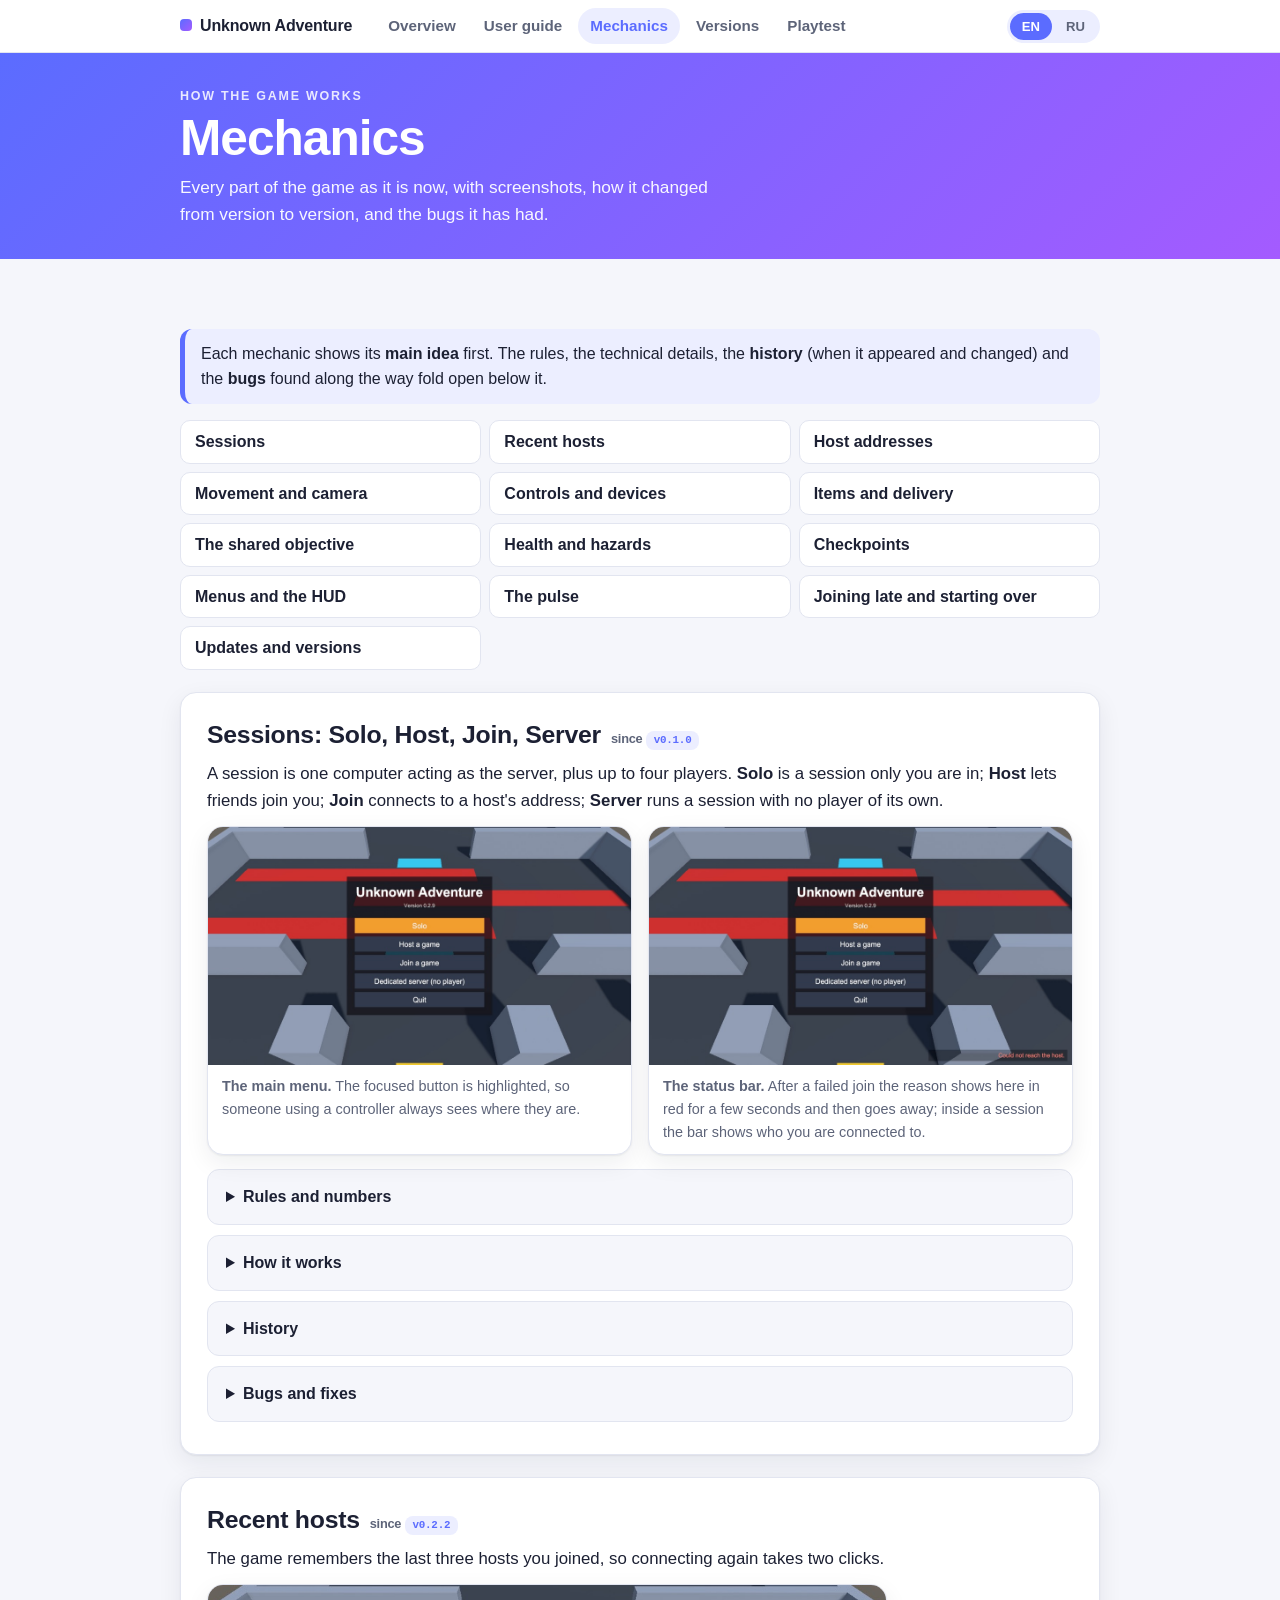
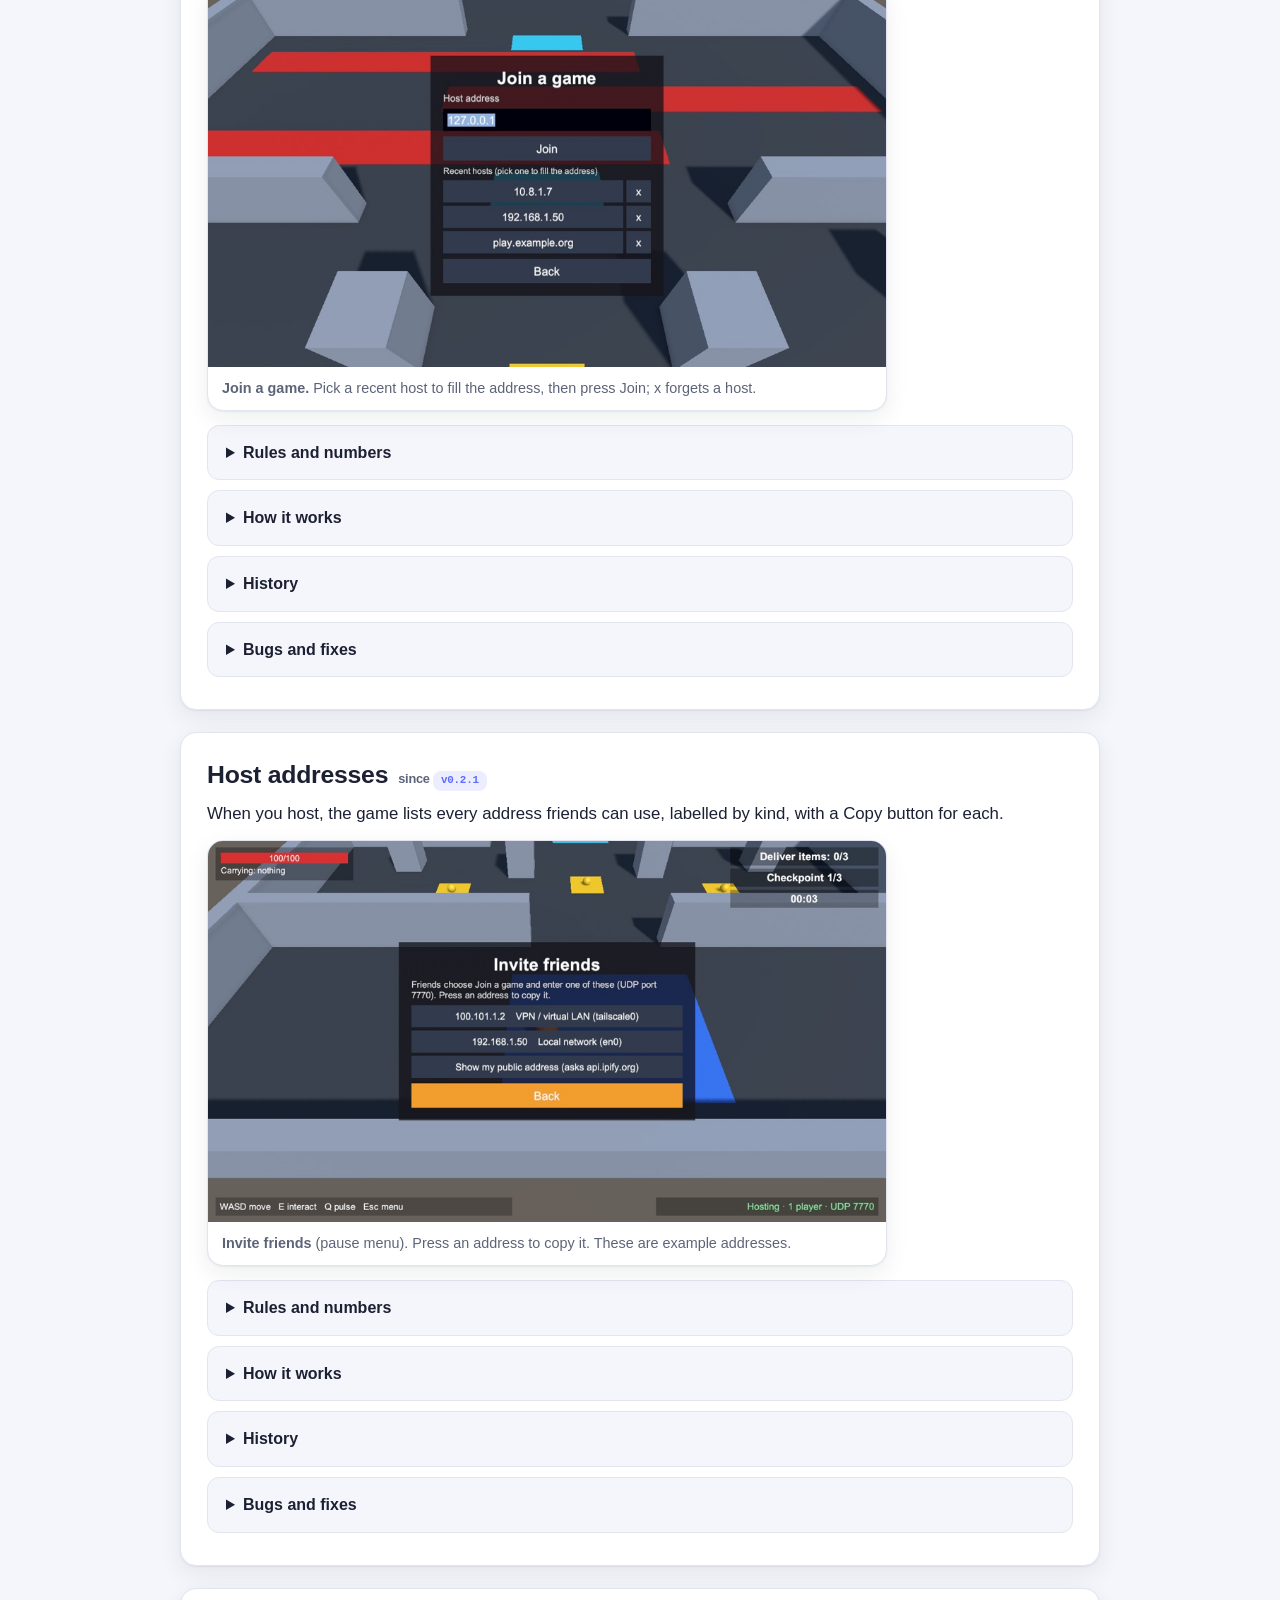
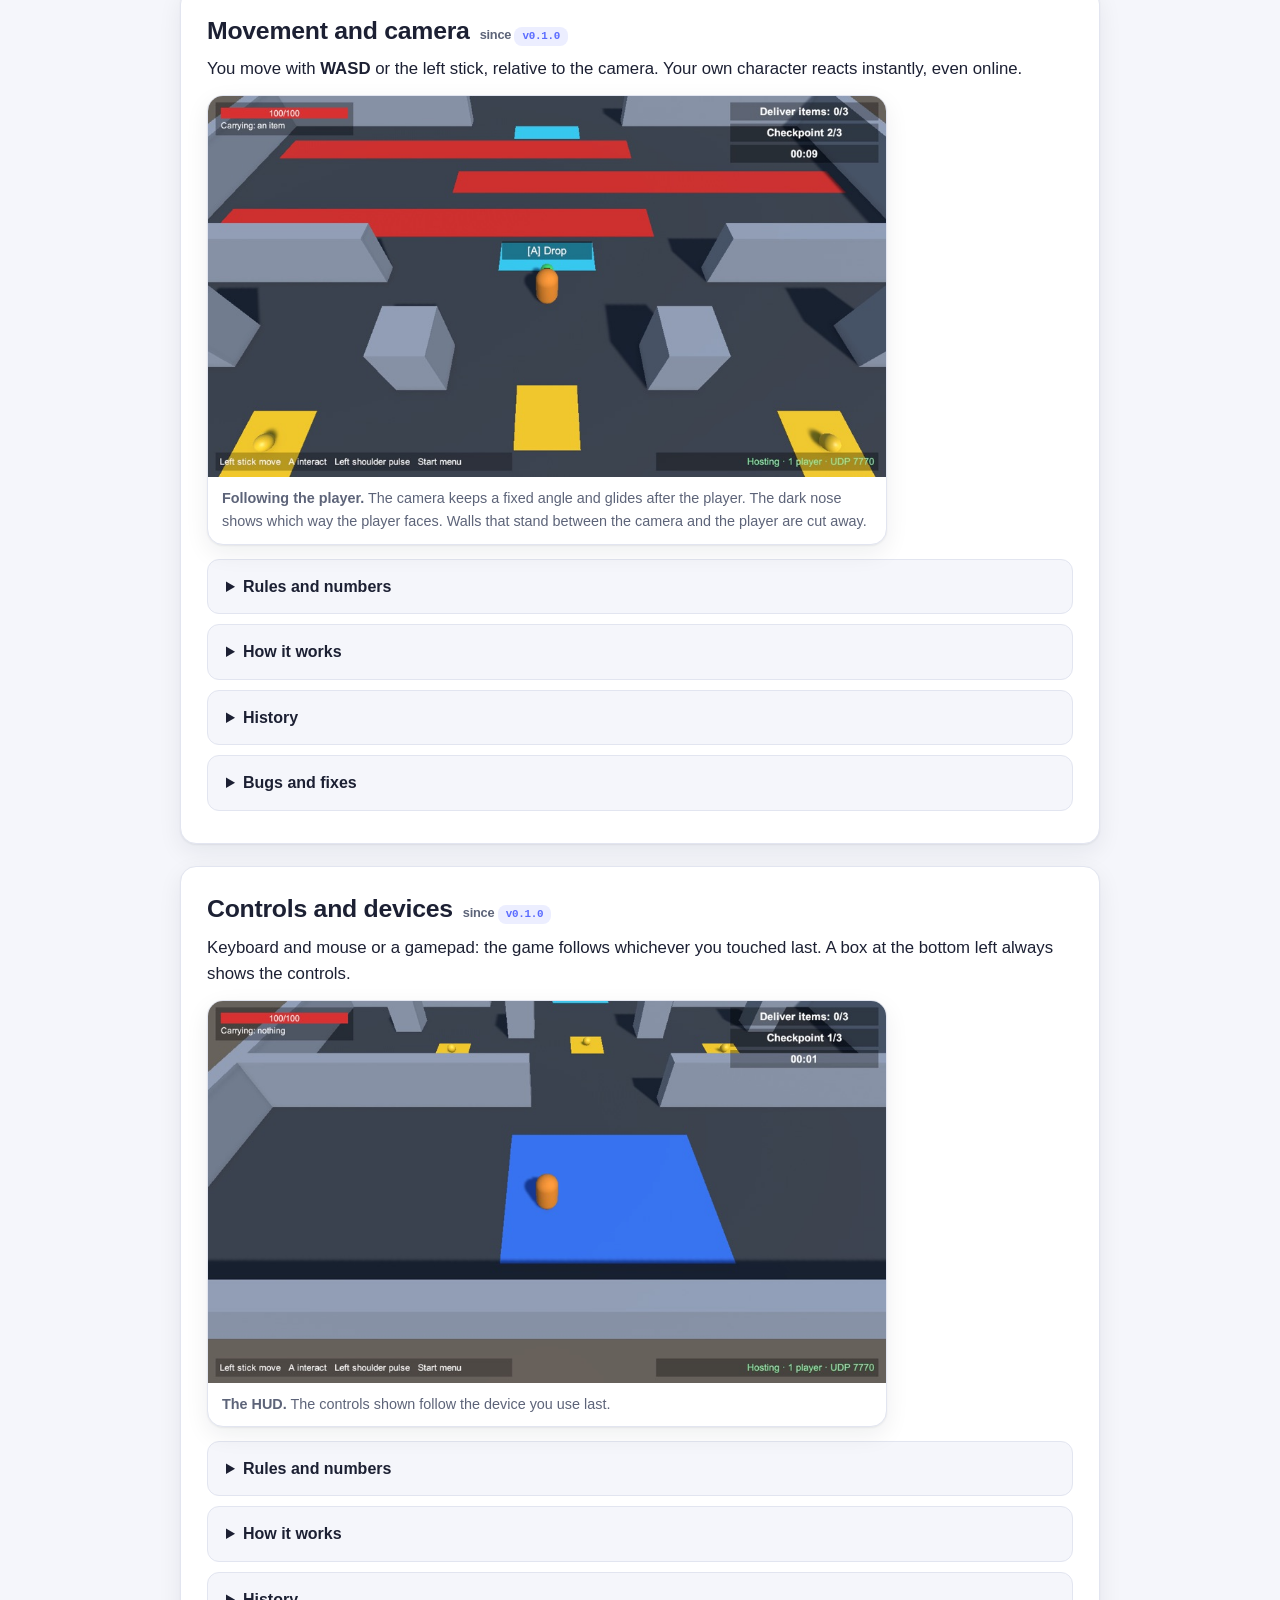
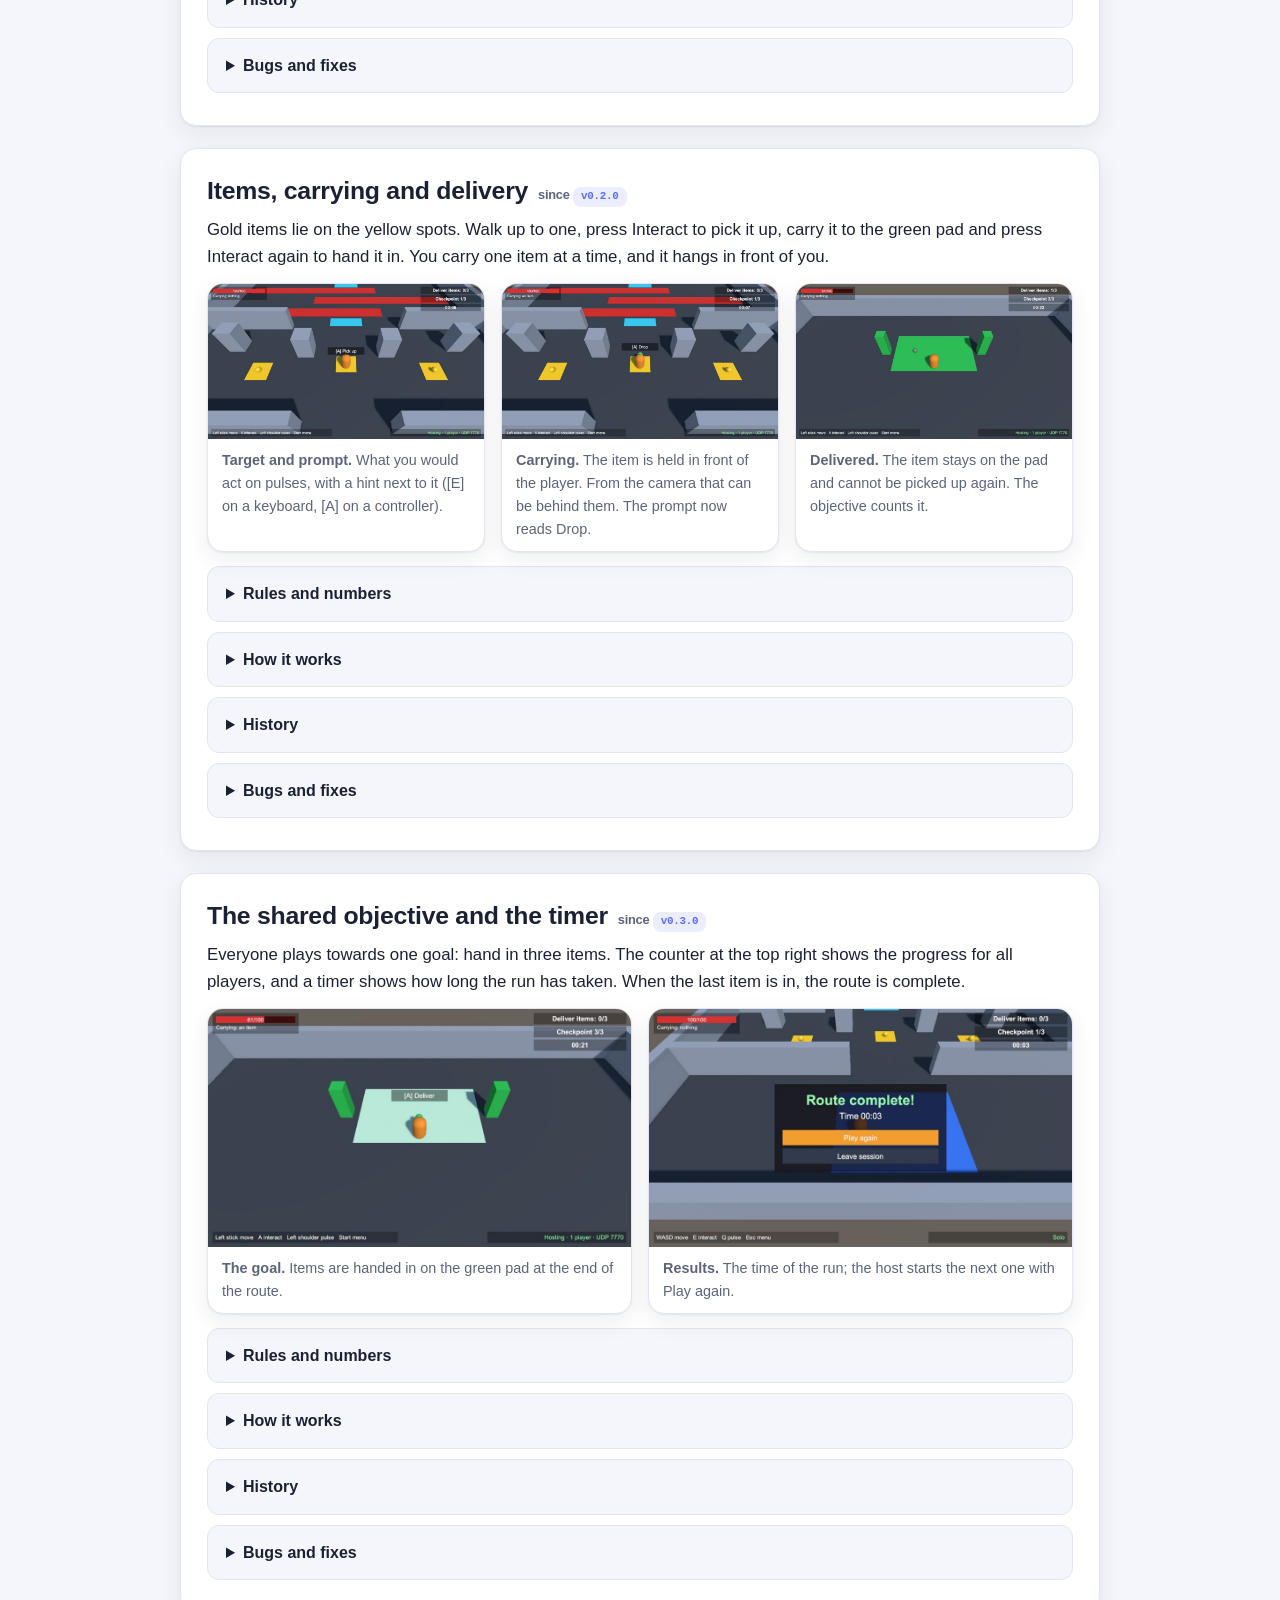
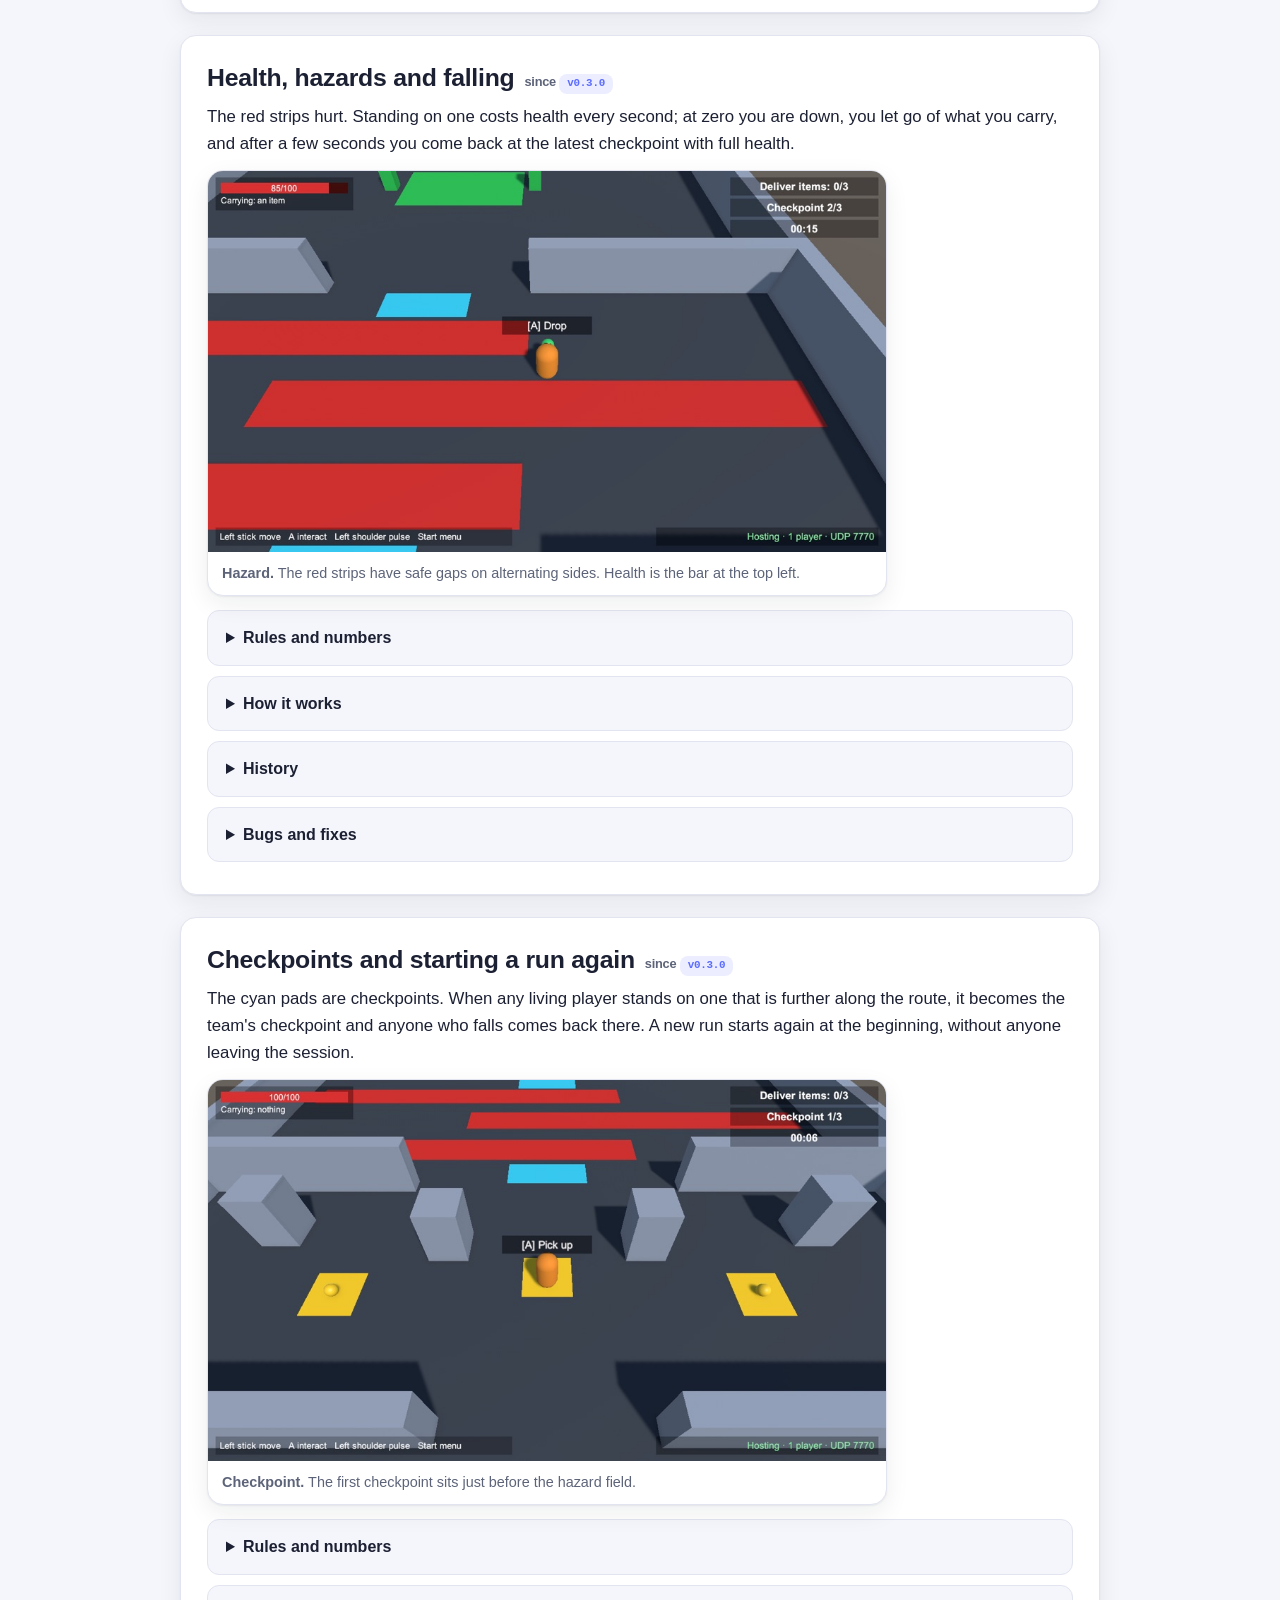
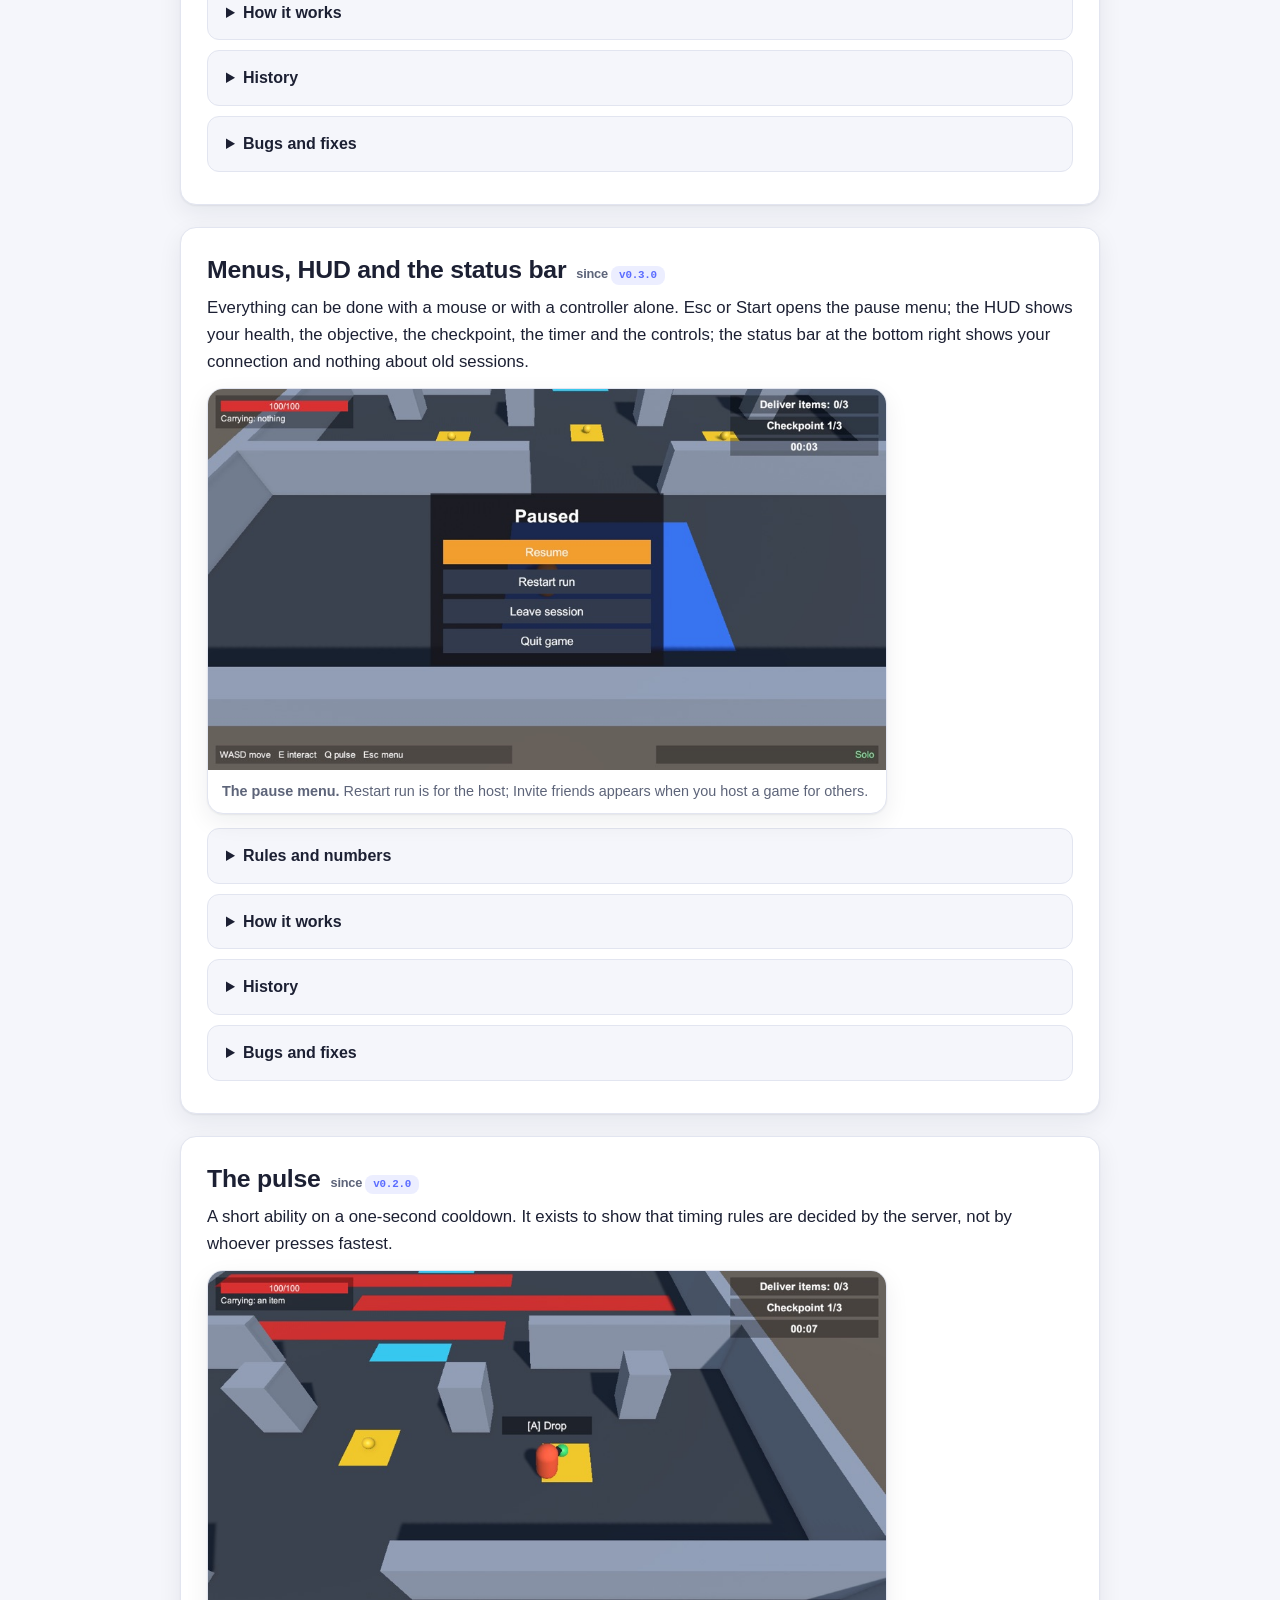
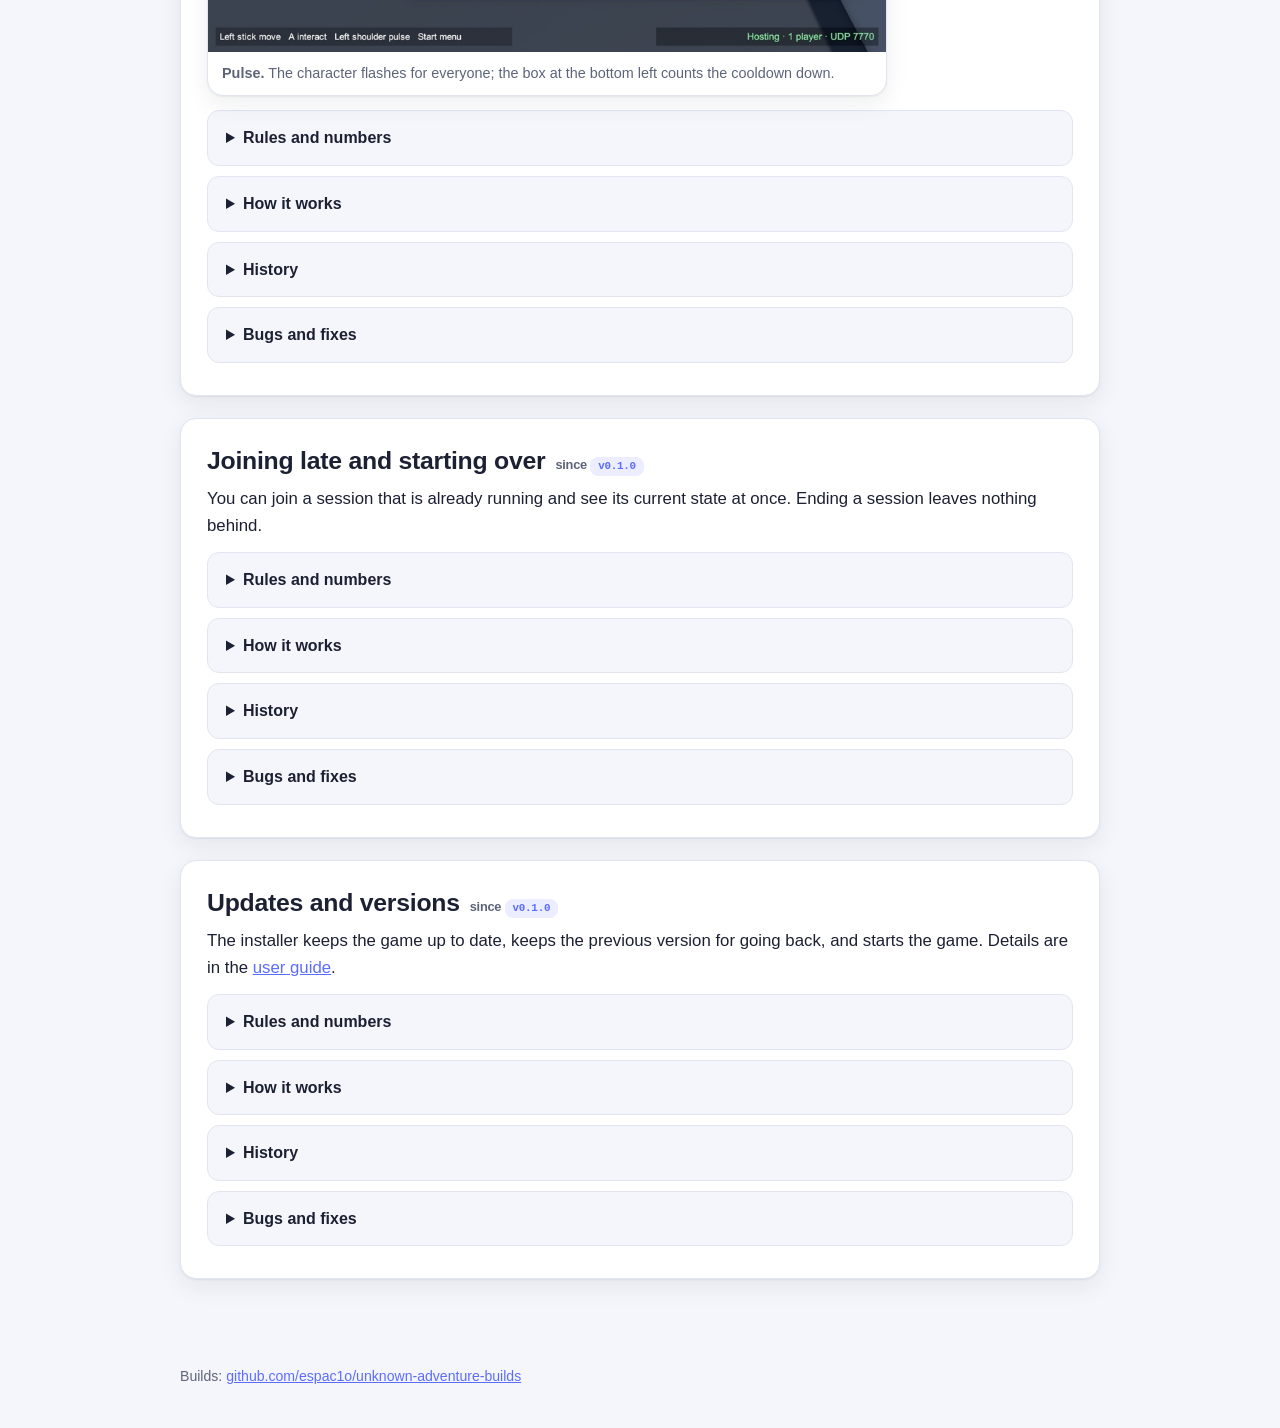
==== mechanics.html @ d1b9d789 "Update the site" ====
<!doctype html>
<html lang="en">
<head>
<meta charset="utf-8">
<meta name="viewport" content="width=device-width, initial-scale=1">
<title>Unknown Adventure: mechanics</title>
<meta name="color-scheme" content="light dark">
<link rel="stylesheet" href="assets/style.css">
</head>
<body>

<nav class="topnav" aria-label="Site"><div class="wrap">
  <a class="brand" href="index.html" data-nav>Unknown Adventure</a>
  <div class="links">
    <a href="index.html" data-nav data-i18n="nav_overview">Overview</a>
    <a href="user_guide.html" data-nav data-i18n="nav_guide">User guide</a>
    <a href="mechanics.html" data-nav data-i18n="nav_mechanics">Mechanics</a>
    <a href="versions.html" data-nav data-i18n="nav_versions">Versions</a>
    <a href="playtest.html" data-nav data-i18n="nav_playtest">Playtest</a>
  </div>
  <div class="lang" role="group" aria-label="Language"><button type="button" data-lang="en" aria-pressed="true">EN</button><button type="button" data-lang="ru" aria-pressed="false">RU</button></div>
</div></nav>

<header class="hero slim"><div class="wrap">
  <p class="kicker" data-i18n="mh_kicker">How the game works</p>
  <h1>Mechanics</h1>
  <p class="lead" data-i18n="mh_lead">Every part of the game as it is now, with screenshots, how it changed from version to version, and the bugs it has had.</p>
</div></header>

<main class="wrap">
<div class="note"><p data-i18n="mech_intro">Each mechanic shows its <b>main idea</b> first. The rules, the technical details, the <b>history</b> (when it appeared and changed) and the <b>bugs</b> found along the way fold open below it.</p></div>
  <ul class="toc"><li><a href="#sessions"><span data-i18n="toc_sessions">Sessions</span></a></li><li><a href="#recent"><span data-i18n="toc_recent">Recent hosts</span></a></li><li><a href="#addresses"><span data-i18n="toc_addresses">Host addresses</span></a></li><li><a href="#movement"><span data-i18n="toc_movement">Movement and camera</span></a></li><li><a href="#controls"><span data-i18n="toc_controls">Controls and devices</span></a></li><li><a href="#items"><span data-i18n="toc_items">Items and delivery</span></a></li><li><a href="#objective"><span data-i18n="toc_objective">The shared objective</span></a></li><li><a href="#hazards"><span data-i18n="toc_hazards">Health and hazards</span></a></li><li><a href="#checkpoints"><span data-i18n="toc_checkpoints">Checkpoints</span></a></li><li><a href="#menus"><span data-i18n="toc_menus">Menus and the HUD</span></a></li><li><a href="#pulse"><span data-i18n="toc_pulse">The pulse</span></a></li><li><a href="#state"><span data-i18n="toc_state">Joining late and starting over</span></a></li><li><a href="#updates"><span data-i18n="toc_updates">Updates and versions</span></a></li></ul>
  <section class="mech" id="sessions"><h2><span data-i18n="sessions_h">Sessions: Solo, Host, Join, Server</span> <span class="since"><span data-i18n="since">since</span> <a class="tag" href="https://github.com/espac1o/unknown-adventure-builds/releases/tag/v0.1.0">v0.1.0</a></span></h2><p class="idea" data-i18n="sessions_idea">A session is one computer acting as the server, plus up to four players. <b>Solo</b> is a session only you are in; <b>Host</b> lets friends join you; <b>Join</b> connects to a host's address; <b>Server</b> runs a session with no player of its own.</p><div class="shots"><figure><img data-i18n-alt="f_menu_alt" src="assets/img/main_menu.jpg" alt="The main menu: Solo, Host a game, Join a game, Dedicated server and Quit"><figcaption data-i18n="f_menu_cap"><b>The main menu.</b> The focused button is highlighted, so someone using a controller always sees where they are.</figcaption></figure><figure><img data-i18n-alt="f_status_alt" src="assets/img/failed_join.jpg" alt="The main menu after a failed join, with a red message in the status bar at the bottom right"><figcaption data-i18n="f_status_cap"><b>The status bar.</b> After a failed join the reason shows here in red for a few seconds and then goes away; inside a session the bar shows who you are connected to.</figcaption></figure></div><details><summary><span data-i18n="grp_rules">Rules and numbers</span></summary><div data-i18n="sessions_rules"><ul><li>Up to <b>4 players</b> per session; one computer (the host or the server) is the authority.</li><li><b>Solo</b> is a host that listens on your own computer only, so nobody else can connect. It follows exactly the same rules as multiplayer.</li><li><b>Join</b> needs the host's address. The port is <b>UDP 7770</b>.</li><li>Everyone must run the <b>same version</b>. Otherwise the host refuses with &ldquo;Incompatible game version. You have X; the host has Y.&rdquo;</li><li>Failures are explained: <i>Could not reach the host</i> (wrong address, host not started, firewall), <i>Could not start the server</i> (the port is already in use).</li><li>The state button reads Offline, Starting, Hosting, Serving, Connecting or Connected, and folds the panel away.</li></ul></div></details><details><summary><span data-i18n="grp_how">How it works</span></summary><div data-i18n="sessions_how"><p>The host's computer decides everything that matters: movement results, who holds the ball, cooldowns. Clients send what the player wants and draw what the server says. Solo uses the same code, so single-player and multiplayer cannot behave differently.</p><p>Technically: FishNet over the Tugboat UDP transport. When a client connects, the server checks its version and answers before disconnecting a client that does not match.</p></div></details><details><summary><span data-i18n="grp_history">History</span></summary><ul class="timeline"><li><a class="tag" href="https://github.com/espac1o/unknown-adventure-builds/releases/tag/v0.1.0">v0.1.0</a> <span class="date">2026-11-03</span> <span data-i18n="sessions_h0">Solo, Host, Join, Disconnect and the version check.</span></li><li><a class="tag" href="https://github.com/espac1o/unknown-adventure-builds/releases/tag/v0.2.0">v0.2.0</a> <span class="date">2026-11-03</span> <span data-i18n="sessions_h1">Dedicated server mode (the <code>-server</code> switch).</span></li><li><a class="tag" href="https://github.com/espac1o/unknown-adventure-builds/releases/tag/v0.2.2">v0.2.2</a> <span class="date">2026-11-04</span> <span data-i18n="sessions_h2">The state label became a button that folds the panel away; a Server entry was added to the menu.</span></li><li><a class="tag" href="https://github.com/espac1o/unknown-adventure-builds/releases/tag/v0.3.0">v0.3.0</a> <span class="date">2026-11-03</span> <span data-i18n="sessions_h3">A new main menu, pause menu and results screen that work with a controller; the connection status moved to a bar at the bottom right that never shows information about a previous session.</span></li></ul></details><details><summary><span data-i18n="grp_bugs">Bugs and fixes</span></summary><div data-i18n="sessions_bugs"><div class="bug fixed"><b class="status">Fixed before v0.1.0</b> A player refused for a version mismatch sometimes saw a generic &ldquo;could not reach the host&rdquo; instead of the version message: the server dropped the connection before the reply arrived. The server now waits a quarter of a second before it disconnects the player.</div></div></details></section>
  <section class="mech" id="recent"><h2><span data-i18n="recent_h">Recent hosts</span> <span class="since"><span data-i18n="since">since</span> <a class="tag" href="https://github.com/espac1o/unknown-adventure-builds/releases/tag/v0.2.2">v0.2.2</a></span></h2><p class="idea" data-i18n="recent_idea">The game remembers the last three hosts you joined, so connecting again takes two clicks.</p><div class="shots one"><figure><img data-i18n-alt="f_recent_alt" src="assets/img/join.jpg" alt="The join screen: an address field and three recent hosts, each with an x button"><figcaption data-i18n="f_recent_cap"><b>Join a game.</b> Pick a recent host to fill the address, then press Join; x forgets a host.</figcaption></figure></div><details><summary><span data-i18n="grp_rules">Rules and numbers</span></summary><div data-i18n="recent_rules"><ul><li>An address is saved only after you <b>connected</b> successfully.</li><li>Newest first, at most <b>three</b>; joining an old host again moves it to the top without a duplicate.</li><li>Clicking an entry only <b>fills the field</b>: you still press Join.</li><li>The <b>x</b> deletes an entry.</li><li>Only letters, digits and <code>. : - _</code> are accepted, so nothing odd is stored.</li><li>The list is stored on your device in the game's preferences. It survives updates and is never sent anywhere. Automated (headless) runs never save to it.</li></ul></div></details><details><summary><span data-i18n="grp_how">How it works</span></summary><div data-i18n="recent_how"><p>The list is plain logic in the <code>Net</code> library (<code>RecentHosts</code>), tested on its own: ordering, the limit of three, deleting, refusing odd text, and a save-and-load round trip. The game stores the text form in Unity's PlayerPrefs.</p></div></details><details><summary><span data-i18n="grp_history">History</span></summary><ul class="timeline"><li><a class="tag" href="https://github.com/espac1o/unknown-adventure-builds/releases/tag/v0.2.2">v0.2.2</a> <span class="date">2026-11-04</span> <span data-i18n="recent_h0">Added.</span></li><li><a class="tag" href="https://github.com/espac1o/unknown-adventure-builds/releases/tag/v0.3.0">v0.3.0</a> <span class="date">2026-11-03</span> <span data-i18n="recent_h1">The list moved to the new Join a game screen; pick a host to fill the address, x forgets it.</span></li></ul></details><details><summary><span data-i18n="grp_bugs">Bugs and fixes</span></summary><div data-i18n="recent_bugs"><p>No known problems.</p></div></details></section>
  <section class="mech" id="addresses"><h2><span data-i18n="addresses_h">Host addresses</span> <span class="since"><span data-i18n="since">since</span> <a class="tag" href="https://github.com/espac1o/unknown-adventure-builds/releases/tag/v0.2.1">v0.2.1</a></span></h2><p class="idea" data-i18n="addresses_idea">When you host, the game lists every address friends can use, labelled by kind, with a Copy button for each.</p><div class="shots one"><figure><img data-i18n-alt="f_addr_alt" src="assets/img/invite.jpg" alt="Invite friends: two example addresses, each a button that copies it, and the public-address button"><figcaption data-i18n="f_addr_cap"><b>Invite friends</b> (pause menu). Press an address to copy it. These are example addresses.</figcaption></figure></div><details><summary><span data-i18n="grp_rules">Rules and numbers</span></summary><div data-i18n="addresses_rules"><table class="rules"><tr><td>VPN / virtual LAN</td><td>Tailscale, ZeroTier, Hamachi, WireGuard. <b>Best for friends in different places.</b></td></tr><tr><td>Local network</td><td>Your home or office network: for people on the same Wi-Fi or cable.</td></tr><tr><td>Virtual machine or container</td><td>Shown for completeness; rarely useful to friends.</td></tr><tr><td>Public</td><td>An address assigned directly to this computer. Behind a normal router, use the button below.</td></tr></table><ul><li><b>Show my public address</b> asks api.ipify.org <b>only when you press it</b>, which tells that service your address.</li><li>A public address only works if your router <b>forwards UDP port 7770</b> to your computer. Behind a VPN or proxy it shows that service's address instead.</li><li>Only IPv4 addresses are shown; the list refreshes every 10 seconds.</li></ul></div></details><details><summary><span data-i18n="grp_how">How it works</span></summary><div data-i18n="addresses_how"><p>The game reads the computer's network interfaces and sorts each address by rules: private ranges (10/8, 172.16/12, 192.168/16) are local, 100.64/10 is the range Tailscale uses, interface names such as <i>tailscale</i>, <i>zt</i>, <i>wg</i>, <i>utun</i> mean VPN, names such as <i>docker</i> or <i>vmnet</i> mean virtual. Loopback, link-local and multicast addresses are never shown. 21 known cases are checked automatically, including the exact edges of each range.</p></div></details><details><summary><span data-i18n="grp_history">History</span></summary><ul class="timeline"><li><a class="tag" href="https://github.com/espac1o/unknown-adventure-builds/releases/tag/v0.2.1">v0.2.1</a> <span class="date">2026-11-03</span> <span data-i18n="addresses_h0">Added: the address list and the on-demand public lookup.</span></li><li><a class="tag" href="https://github.com/espac1o/unknown-adventure-builds/releases/tag/v0.2.2">v0.2.2</a> <span class="date">2026-11-04</span> <span data-i18n="addresses_h1">The list now folds away with the rest of the connection panel.</span></li><li><a class="tag" href="https://github.com/espac1o/unknown-adventure-builds/releases/tag/v0.3.0">v0.3.0</a> <span class="date">2026-11-03</span> <span data-i18n="addresses_h2">Moved to the pause menu as Invite friends: press an address to copy it.</span></li></ul></details><details><summary><span data-i18n="grp_bugs">Bugs and fixes</span></summary><div data-i18n="addresses_bugs"><div class="bug"><b class="status">Open</b> Labels for Steam Deck (<code>wlan0</code>) and Windows adapter names are based on naming conventions and have not been checked on those systems.</div></div></details></section>
  <section class="mech" id="movement"><h2><span data-i18n="movement_h">Movement and camera</span> <span class="since"><span data-i18n="since">since</span> <a class="tag" href="https://github.com/espac1o/unknown-adventure-builds/releases/tag/v0.1.0">v0.1.0</a></span></h2><p class="idea" data-i18n="movement_idea">You move with <b>WASD</b> or the left stick, relative to the camera. Your own character reacts instantly, even online.</p><div class="shots one"><figure><img data-i18n-alt="f_arena_alt" src="assets/img/checkpoint.jpg" alt="The player (orange, with a dark nose) walking up to a cyan checkpoint pad, seen from the fixed camera"><figcaption data-i18n="f_arena_cap"><b>Following the player.</b> The camera keeps a fixed angle and glides after the player. The dark nose shows which way the player faces. Walls that stand between the camera and the player are cut away.</figcaption></figure></div><details><summary><span data-i18n="grp_rules">Rules and numbers</span></summary><div data-i18n="movement_rules"><ul><li>&ldquo;Up&rdquo; on the screen is away from the camera, whatever direction the camera faces.</li><li>Diagonal movement is not faster than straight movement.</li><li>Walls and obstacles stop everyone at the same place.</li><li>Other players' characters are drawn where the server says they are.</li></ul></div></details><details><summary><span data-i18n="grp_how">How it works</span></summary><div data-i18n="movement_how"><p>Your computer moves your character at once (<i>prediction</i>), the server runs the same movement from your inputs and corrects you if the two ever disagree. Movement uses Unity's character controller driven by FishNet's prediction, ticking 30 times a second.</p><p>Tested: after settling, client and server positions agreed to 0.000 m on a clean network and with 100 ms latency and 5% packet loss, including walking into a wall and corrections pushed from the server.</p></div></details><details><summary><span data-i18n="grp_history">History</span></summary><ul class="timeline"><li><a class="tag" href="https://github.com/espac1o/unknown-adventure-builds/releases/tag/v0.1.0">v0.1.0</a> <span class="date">2026-11-03</span> <span data-i18n="movement_h0">Movement with prediction, the follow camera, obstacles.</span></li><li><a class="tag" href="https://github.com/espac1o/unknown-adventure-builds/releases/tag/v0.3.0">v0.3.0</a> <span class="date">2026-11-03</span> <span data-i18n="movement_h1">Units turn toward the way they move and show it with a dark nose; the camera glides after the player and cuts away walls in its way; the arena became the Courier Route level.</span></li><li><a class="tag" href="https://github.com/espac1o/unknown-adventure-builds/releases/tag/v0.3.1">v0.3.1</a> <span class="date">2026-11-04</span> <span data-i18n="movement_h2">The character and the camera move evenly between network ticks; the camera cuts away only walls clearly between it and the player, not walls beside or behind you.</span></li></ul></details><details><summary><span data-i18n="grp_bugs">Bugs and fixes</span></summary><div data-i18n="movement_bugs"><p>No known problems. The art is placeholder, and the character does not show which way it faces yet.</p></div></details></section>
  <section class="mech" id="controls"><h2><span data-i18n="controls_h">Controls and devices</span> <span class="since"><span data-i18n="since">since</span> <a class="tag" href="https://github.com/espac1o/unknown-adventure-builds/releases/tag/v0.1.0">v0.1.0</a></span></h2><p class="idea" data-i18n="controls_idea">Keyboard and mouse or a gamepad: the game follows whichever you touched last. A box at the bottom left always shows the controls.</p><div class="shots one"><figure><img data-i18n-alt="f_info_alt" src="assets/img/level_start.jpg" alt="The HUD: health top left, objective, checkpoint and timer top right, the controls bottom left"><figcaption data-i18n="f_info_cap"><b>The HUD.</b> The controls shown follow the device you use last.</figcaption></figure></div><details><summary><span data-i18n="grp_rules">Rules and numbers</span></summary><div data-i18n="controls_rules"><table class="rules"><tr><td>Move</td><td><code>WASD</code> / left stick</td></tr><tr><td>Interact (pick up, drop, deliver)</td><td><code>E</code> / gamepad <b>A</b></td></tr><tr><td>Pulse (1 s cooldown)</td><td><code>Q</code> / left shoulder</td></tr><tr><td>Pause menu</td><td><code>Esc</code> / gamepad <b>Start</b></td></tr></table><p>Sticks have a 20% dead zone. The start menu is clicked with a mouse (on a Steam Deck, use the touchscreen or trackpads).</p></div></details><details><summary><span data-i18n="grp_how">How it works</span></summary><div data-i18n="controls_how"><p>A small input layer turns every device into the same <i>intent</i>: where you want to move, where you aim and which buttons are held, all in world space. The game and the server only ever see intents, never keys, so bots and tests can play too. Aiming from the stick or the mouse exists but nothing uses it yet.</p></div></details><details><summary><span data-i18n="grp_history">History</span></summary><ul class="timeline"><li><a class="tag" href="https://github.com/espac1o/unknown-adventure-builds/releases/tag/v0.1.0">v0.1.0</a> <span class="date">2026-11-03</span> <span data-i18n="controls_h0">Keyboard, mouse and gamepad movement.</span></li><li><a class="tag" href="https://github.com/espac1o/unknown-adventure-builds/releases/tag/v0.2.0">v0.2.0</a> <span class="date">2026-11-03</span> <span data-i18n="controls_h1">E / A and Q / left shoulder added, with hints on screen.</span></li><li><a class="tag" href="https://github.com/espac1o/unknown-adventure-builds/releases/tag/v0.2.2">v0.2.2</a> <span class="date">2026-11-04</span> <span data-i18n="controls_h2">The hints moved to a box at the bottom left that is always visible, with the live state of the ball and the pulse.</span></li><li><a class="tag" href="https://github.com/espac1o/unknown-adventure-builds/releases/tag/v0.3.0">v0.3.0</a> <span class="date">2026-11-03</span> <span data-i18n="controls_h3">E / A now means Interact (pick up, drop, deliver); Esc / Start opens the pause menu; the hints follow the device you use; menus work with a controller.</span></li></ul></details><details><summary><span data-i18n="grp_bugs">Bugs and fixes</span></summary><div data-i18n="controls_bugs"><p>No known problems.</p></div></details></section>
  <section class="mech" id="items"><h2><span data-i18n="items_h">Items, carrying and delivery</span> <span class="since"><span data-i18n="since">since</span> <a class="tag" href="https://github.com/espac1o/unknown-adventure-builds/releases/tag/v0.2.0">v0.2.0</a></span></h2><p class="idea" data-i18n="items_idea">Gold items lie on the yellow spots. Walk up to one, press Interact to pick it up, carry it to the green pad and press Interact again to hand it in. You carry one item at a time, and it hangs in front of you.</p><div class="shots three"><figure><img data-i18n-alt="f_pick_alt" src="assets/img/pickup_room.jpg" alt="A player standing on a yellow item spot; the item pulses and the prompt reads Pick up"><figcaption data-i18n="f_pick_cap"><b>Target and prompt.</b> What you would act on pulses, with a hint next to it ([E] on a keyboard, [A] on a controller).</figcaption></figure><figure><img data-i18n-alt="f_carry_alt" src="assets/img/carrying.jpg" alt="The player carrying an item that hangs in front of them, which from the camera is behind them"><figcaption data-i18n="f_carry_cap"><b>Carrying.</b> The item is held in front of the player. From the camera that can be behind them. The prompt now reads Drop.</figcaption></figure><figure><img data-i18n-alt="f_deliver_alt" src="assets/img/delivered.jpg" alt="A delivered item lying on the green pad, with the objective at 1/3 in the top right"><figcaption data-i18n="f_deliver_cap"><b>Delivered.</b> The item stays on the pad and cannot be picked up again. The objective counts it.</figcaption></figure></div><details><summary><span data-i18n="grp_rules">Rules and numbers</span></summary><div data-i18n="items_rules"><ul><li><b>Target.</b> With a mouse, what the pointer is over, within reach; with a controller (or when the pointer is over nothing), the nearest thing in front of you, inside a cone of 70 degrees. Reach is <b>2 metres</b> from the middle of the item (the prompt shows a little inside that), and a wall in between blocks it. Only things you can use right now are offered: a free item when your hands are empty, the green pad while you carry something.</li><li><b>Interact.</b> With empty hands it picks up the target item. While carrying it delivers if the green pad is the target, and drops the item anywhere else.</li><li><b>One at a time.</b> A second pickup with full hands is refused.</li><li>A carried item hangs <b>0.9 metres in front</b> of the player at chest height; a dropped one lands on the ground <b>1.1 metres in front</b>, the way the player faces.</li><li>Delivered items lie in a row on the pad and cannot be picked up again.</li><li>A player who leaves, or dies, lets go of the item where they stand.</li></ul></div></details><details><summary><span data-i18n="grp_how">How it works</span></summary><div data-i18n="items_how"><p>Players only <i>ask</i>; the server decides. It keeps who holds each item and where each one rests, and every computer draws the items from that, so simultaneous requests for one item always produce exactly one holder and a drop looks the same for everyone. Which target is highlighted is worked out locally; what happens is decided by the server.</p></div></details><details><summary><span data-i18n="grp_history">History</span></summary><ul class="timeline"><li><a class="tag" href="https://github.com/espac1o/unknown-adventure-builds/releases/tag/v0.2.0">v0.2.0</a> <span class="date">2026-11-03</span> <span data-i18n="items_h0">Introduced as one shared gold ball: pick up, carry, drop; exactly one holder.</span></li><li><a class="tag" href="https://github.com/espac1o/unknown-adventure-builds/releases/tag/v0.2.2">v0.2.2</a> <span class="date">2026-11-03</span> <span data-i18n="items_h1">Fix: a dropped ball is drawn at the same place for everyone.</span></li><li><a class="tag" href="https://github.com/espac1o/unknown-adventure-builds/releases/tag/v0.3.0">v0.3.0</a> <span class="date">2026-11-03</span> <span data-i18n="items_h2">Three items, one carried at a time, target selection with a highlight and a prompt, the green delivery pad; items are held and dropped in front of the way the player faces.</span></li><li><a class="tag" href="https://github.com/espac1o/unknown-adventure-builds/releases/tag/v0.3.1">v0.3.1</a> <span class="date">2026-11-04</span> <span data-i18n="items_h3">The prompt appears only within the real pickup range; nothing can be picked up, delivered or dropped through a wall; the held item and the hint follow the smoothed character.</span></li></ul></details><details><summary><span data-i18n="grp_bugs">Bugs and fixes</span></summary><div data-i18n="items_bugs"><div class="bug fixed"><b class="status">Fixed in v0.2.2</b> <b>The dropped ball was in different places for different players.</b> After a drop, the player who had held the ball saw it underneath their own character, where the body hid it. Everyone else saw a gold ball hanging at head height, the spot where it had last been green. <i>Cause:</i> while the ball was held, each computer moved its own copy, but the ball had no shared position, and on a drop only the server's copy went to the ground. <i>Fix:</i> the resting position is now state the server decides and shares, and a dropped ball is placed on the ground a step toward the camera. A new test checks that every client draws the held and the dropped ball where the server has it. Reported by the project owner.</div></div></details></section>
  <section class="mech" id="objective"><h2><span data-i18n="objective_h">The shared objective and the timer</span> <span class="since"><span data-i18n="since">since</span> <a class="tag" href="https://github.com/espac1o/unknown-adventure-builds/releases/tag/v0.3.0">v0.3.0</a></span></h2><p class="idea" data-i18n="objective_idea">Everyone plays towards one goal: hand in three items. The counter at the top right shows the progress for all players, and a timer shows how long the run has taken. When the last item is in, the route is complete.</p><div class="shots"><figure><img data-i18n-alt="f_goal_alt" src="assets/img/goal.jpg" alt="The goal area with its green pad and the two posts at the end of the route"><figcaption data-i18n="f_goal_cap"><b>The goal.</b> Items are handed in on the green pad at the end of the route.</figcaption></figure><figure><img data-i18n-alt="f_results_alt" src="assets/img/results.jpg" alt="The results screen: Route complete, the time, Play again and Leave session"><figcaption data-i18n="f_results_cap"><b>Results.</b> The time of the run; the host starts the next one with Play again.</figcaption></figure></div><details><summary><span data-i18n="grp_rules">Rules and numbers</span></summary><div data-i18n="objective_rules"><ul><li>The objective needs as many deliveries as there are items (three).</li><li>The counter is the same for every player, also for someone who joins during the run.</li><li>The timer starts with the run, stops when the objective is complete and starts again with every new run.</li><li>On completion everyone sees the results screen. <b>Play again</b> is for the host; the others wait for them or leave.</li></ul></div></details><details><summary><span data-i18n="grp_how">How it works</span></summary><div data-i18n="objective_how"><p>The server keeps the objective (how many are needed, how many are done) and every computer draws it. The delivery pad adds one each time an item is handed in; completion happens once per run, and the timer counts server ticks so every player sees the same time.</p></div></details><details><summary><span data-i18n="grp_history">History</span></summary><ul class="timeline"><li><a class="tag" href="https://github.com/espac1o/unknown-adventure-builds/releases/tag/v0.3.0">v0.3.0</a> <span class="date">2026-11-03</span> <span data-i18n="objective_h0">Introduced: the shared objective, the run timer and the results screen.</span></li></ul></details><details><summary><span data-i18n="grp_bugs">Bugs and fixes</span></summary><div data-i18n="objective_bugs"><div class="bug"><b class="status">Open</b> Nothing is kept after a run: no best time and no history of runs.</div></div></details></section>
  <section class="mech" id="hazards"><h2><span data-i18n="hazards_h">Health, hazards and falling</span> <span class="since"><span data-i18n="since">since</span> <a class="tag" href="https://github.com/espac1o/unknown-adventure-builds/releases/tag/v0.3.0">v0.3.0</a></span></h2><p class="idea" data-i18n="hazards_idea">The red strips hurt. Standing on one costs health every second; at zero you are down, you let go of what you carry, and after a few seconds you come back at the latest checkpoint with full health.</p><div class="shots one"><figure><img data-i18n-alt="f_hazard_alt" src="assets/img/hazard.jpg" alt="The player carrying an item after crossing a red hazard strip, with health at 85 out of 100"><figcaption data-i18n="f_hazard_cap"><b>Hazard.</b> The red strips have safe gaps on alternating sides. Health is the bar at the top left.</figcaption></figure></div><details><summary><span data-i18n="grp_rules">Rules and numbers</span></summary><div data-i18n="hazards_rules"><ul><li>Health is 100. A hazard costs <b>25 a second</b> (a first guess for the playtest), and stops the moment you step off it.</li><li>When you are down you cannot move or pick things up, you have no interaction target, and you are drawn grey. The screen says how long until you are back.</li><li>You come back after <b>3 seconds</b> at full health on a spawn point of the team's checkpoint, the one with the most room around it.</li><li>What you carried is dropped where you fell and can be picked up by anyone.</li></ul></div></details><details><summary><span data-i18n="grp_how">How it works</span></summary><div data-i18n="hazards_how"><p>The server owns health. Hazards, death and respawn are all decided there and copied to every player, so everyone sees the same moment of falling and returning. A dead unit's input is ignored on the player's own computer and again on the server.</p></div></details><details><summary><span data-i18n="grp_history">History</span></summary><ul class="timeline"><li><a class="tag" href="https://github.com/espac1o/unknown-adventure-builds/releases/tag/v0.3.0">v0.3.0</a> <span class="date">2026-11-03</span> <span data-i18n="hazards_h0">Introduced: health, hazards, falling, dropping what you carry, and coming back at a checkpoint.</span></li></ul></details><details><summary><span data-i18n="grp_bugs">Bugs and fixes</span></summary><div data-i18n="hazards_bugs"><div class="bug"><b class="status">Open</b> The damage rate and the three-second wait are first guesses; the playtest will say whether falling feels fair. Items that lie on a hazard are not affected by it.</div></div></details></section>
  <section class="mech" id="checkpoints"><h2><span data-i18n="checkpoints_h">Checkpoints and starting a run again</span> <span class="since"><span data-i18n="since">since</span> <a class="tag" href="https://github.com/espac1o/unknown-adventure-builds/releases/tag/v0.3.0">v0.3.0</a></span></h2><p class="idea" data-i18n="checkpoints_idea">The cyan pads are checkpoints. When any living player stands on one that is further along the route, it becomes the team's checkpoint and anyone who falls comes back there. A new run starts again at the beginning, without anyone leaving the session.</p><div class="shots one"><figure><img data-i18n-alt="f_check_alt" src="assets/img/pickup_room.jpg" alt="The pickup room with the first checkpoint pad (cyan) at the far end"><figcaption data-i18n="f_check_cap"><b>Checkpoint.</b> The first checkpoint sits just before the hazard field.</figcaption></figure></div><details><summary><span data-i18n="grp_rules">Rules and numbers</span></summary><div data-i18n="checkpoints_rules"><ul><li>The route has three: the start and two more. The top right shows which one the team is at (for example Checkpoint 2/3).</li><li>It is reached by standing within about 3 metres of it; progress only moves forward.</li><li><b>Restart run</b> (pause menu, host only) or <b>Play again</b> (results) starts a new run: items go back, the objective, timer and checkpoint reset, everyone returns to the start with full health.</li></ul></div></details><details><summary><span data-i18n="grp_how">How it works</span></summary><div data-i18n="checkpoints_how"><p>The server keeps how far the team has got and which spawn points are in use; a new run first returns to the start checkpoint and then puts players there. Three runs in a row, with restarts between them, are part of the automatic tests.</p></div></details><details><summary><span data-i18n="grp_history">History</span></summary><ul class="timeline"><li><a class="tag" href="https://github.com/espac1o/unknown-adventure-builds/releases/tag/v0.3.0">v0.3.0</a> <span class="date">2026-11-03</span> <span data-i18n="checkpoints_h0">Introduced: checkpoints and starting a run again.</span></li></ul></details><details><summary><span data-i18n="grp_bugs">Bugs and fixes</span></summary><div data-i18n="checkpoints_bugs"><p>No known problems.</p></div></details></section>
  <section class="mech" id="menus"><h2><span data-i18n="menus_h">Menus, HUD and the status bar</span> <span class="since"><span data-i18n="since">since</span> <a class="tag" href="https://github.com/espac1o/unknown-adventure-builds/releases/tag/v0.3.0">v0.3.0</a></span></h2><p class="idea" data-i18n="menus_idea">Everything can be done with a mouse or with a controller alone. Esc or Start opens the pause menu; the HUD shows your health, the objective, the checkpoint, the timer and the controls; the status bar at the bottom right shows your connection and nothing about old sessions.</p><div class="shots one"><figure><img data-i18n-alt="f_pause_alt" src="assets/img/pause.jpg" alt="The pause menu: Resume, Restart run, Leave session and Quit game, over the paused game"><figcaption data-i18n="f_pause_cap"><b>The pause menu.</b> Restart run is for the host; Invite friends appears when you host a game for others.</figcaption></figure></div><details><summary><span data-i18n="grp_rules">Rules and numbers</span></summary><div data-i18n="menus_rules"><ul><li><b>Controller:</b> stick or d-pad to move between buttons, <b>A</b> to press, <b>B</b> or <b>Start</b> to go back or close. The focused button is highlighted.</li><li>While a menu or the results screen is open the game ignores movement and buttons, so pressing a menu button never moves you.</li><li><b>Status bar:</b> Hosting with the player count and port, Solo, Connected to an address, Connecting. A message about why a session ended shows for 8 seconds, in red, and a new session clears it.</li><li>Typing an address needs a keyboard; with a controller use the recent hosts list.</li></ul></div></details><details><summary><span data-i18n="grp_how">How it works</span></summary><div data-i18n="menus_how"><p>The menus are built in code with a small kit that works with a mouse and a controller. The status bar follows the session: a message about the previous session cannot follow you into the next one, which fixes the stale Disconnected message seen in earlier versions. Automatic tests drive a virtual gamepad through a menu.</p></div></details><details><summary><span data-i18n="grp_history">History</span></summary><ul class="timeline"><li><a class="tag" href="https://github.com/espac1o/unknown-adventure-builds/releases/tag/v0.2.2">v0.2.2</a> <span class="date">2026-11-03</span> <span data-i18n="menus_h0">Connection state button, controls box, recent hosts (the first interface).</span></li><li><a class="tag" href="https://github.com/espac1o/unknown-adventure-builds/releases/tag/v0.3.0">v0.3.0</a> <span class="date">2026-11-03</span> <span data-i18n="menus_h1">Replaced by a menu system for a mouse and a controller: main menu, join screen, pause menu, results screen, a HUD and a status bar.</span></li></ul></details><details><summary><span data-i18n="grp_bugs">Bugs and fixes</span></summary><div data-i18n="menus_bugs"><div class="bug fixed"><b class="status">Fixed in v0.3.0</b> <b>The connection status stayed on screen.</b> After leaving a session, the message Disconnected stayed at the top of the screen even after starting or joining another session. It now lives in a status bar at the bottom right, shows only the current session, and its messages disappear by themselves. Reported by the project owner.</div><div class="bug"><b class="status">Open</b> How the menus feel on the Steam Deck in Gaming Mode has not been checked, and typing an address with only a controller is not solved.</div></div></details></section>
  <section class="mech" id="pulse"><h2><span data-i18n="pulse_h">The pulse</span> <span class="since"><span data-i18n="since">since</span> <a class="tag" href="https://github.com/espac1o/unknown-adventure-builds/releases/tag/v0.2.0">v0.2.0</a></span></h2><p class="idea" data-i18n="pulse_idea">A short ability on a one-second cooldown. It exists to show that timing rules are decided by the server, not by whoever presses fastest.</p><div class="shots one"><figure><img data-i18n-alt="f_pulse_alt" src="assets/img/pulse.jpg" alt="The player flashing orange while holding the ball; the box shows the pulse cooldown counting down"><figcaption data-i18n="f_pulse_cap"><b>Pulse.</b> The character flashes for everyone; the box at the bottom left counts the cooldown down.</figcaption></figure></div><details><summary><span data-i18n="grp_rules">Rules and numbers</span></summary><div data-i18n="pulse_rules"><ul><li><b>Q</b> / left shoulder fires the pulse; your character flashes orange for 0.3 seconds on every screen.</li><li>The cooldown is <b>one second</b>. Pressing during the cooldown does nothing.</li><li>Only the owner can fire their own pulse.</li></ul></div></details><details><summary><span data-i18n="grp_how">How it works</span></summary><div data-i18n="pulse_how"><p>The cooldown is counted in server ticks (30 ticks is one second), so it does not depend on anyone's frame rate or connection. A client asks, the server accepts or refuses and answers, and an accepted pulse is broadcast to everyone.</p><p>Tested: two requests in the same tick give exactly one accept; a request during the cooldown is rejected and accepted again after it; others see the effect once; nobody can fire someone else's pulse; a new session starts with a fresh cooldown.</p></div></details><details><summary><span data-i18n="grp_history">History</span></summary><ul class="timeline"><li><a class="tag" href="https://github.com/espac1o/unknown-adventure-builds/releases/tag/v0.2.0">v0.2.0</a> <span class="date">2026-11-03</span> <span data-i18n="pulse_h0">Introduced.</span></li><li><a class="tag" href="https://github.com/espac1o/unknown-adventure-builds/releases/tag/v0.2.2">v0.2.2</a> <span class="date">2026-11-04</span> <span data-i18n="pulse_h1">The countdown moved to the always-visible box at the bottom left.</span></li></ul></details><details><summary><span data-i18n="grp_bugs">Bugs and fixes</span></summary><div data-i18n="pulse_bugs"><div class="bug"><b class="status">Open</b> The countdown shows a decimal comma or point depending on your system settings.</div></div></details></section>
  <section class="mech" id="state"><h2><span data-i18n="state_h">Joining late and starting over</span> <span class="since"><span data-i18n="since">since</span> <a class="tag" href="https://github.com/espac1o/unknown-adventure-builds/releases/tag/v0.1.0">v0.1.0</a></span></h2><p class="idea" data-i18n="state_idea">You can join a session that is already running and see its current state at once. Ending a session leaves nothing behind.</p><details><summary><span data-i18n="grp_rules">Rules and numbers</span></summary><div data-i18n="state_rules"><ul><li>A player who joins late sees the others, the ball (held or lying, and where) and the pulse cooldowns as they are now.</li><li>Leaving and coming back works repeatedly.</li><li>Ending the session removes every object. The next session starts fresh: a free ball and a ready pulse.</li></ul></div></details><details><summary><span data-i18n="grp_how">How it works</span></summary><div data-i18n="state_how"><p>The server sends the current shared state to every new player. When a session stops, every spawned object is removed. Tested: a late joiner receives exactly the live objects (not one that was removed before it arrived), current values and a predicted character that keeps tracking live; after a full stop no ball or player object survives, and the next session starts with a free ball and a fresh cooldown.</p></div></details><details><summary><span data-i18n="grp_history">History</span></summary><ul class="timeline"><li><a class="tag" href="https://github.com/espac1o/unknown-adventure-builds/releases/tag/v0.1.0">v0.1.0</a> <span class="date">2026-11-03</span> <span data-i18n="state_h0">Late join, leaving and rejoining.</span></li><li><a class="tag" href="https://github.com/espac1o/unknown-adventure-builds/releases/tag/v0.2.0">v0.2.0</a> <span class="date">2026-11-03</span> <span data-i18n="state_h1">Complete session reset tested with the ball and the pulse.</span></li></ul></details><details><summary><span data-i18n="grp_bugs">Bugs and fixes</span></summary><div data-i18n="state_bugs"><p>No known problems.</p></div></details></section>
  <section class="mech" id="updates"><h2><span data-i18n="updates_h">Updates and versions</span> <span class="since"><span data-i18n="since">since</span> <a class="tag" href="https://github.com/espac1o/unknown-adventure-builds/releases/tag/v0.1.0">v0.1.0</a></span></h2><p class="idea" data-i18n="updates_idea">The installer keeps the game up to date, keeps the previous version for going back, and starts the game. Details are in the <a href="user_guide.html">user guide</a>.</p><details><summary><span data-i18n="grp_rules">Rules and numbers</span></summary><div data-i18n="updates_rules"><ul><li>Every download is checked for size and a SHA-256 hash before it is installed; a bad one is discarded and your installed version is untouched.</li><li>The two newest versions stay on disk, so going back is instant.</li><li>Starting from the launcher (or Steam Deck Gaming Mode) updates first, and starts the version you already have if the update cannot be done.</li><li>Players on different versions cannot join each other, and are told so.</li></ul></div></details><details><summary><span data-i18n="grp_how">How it works</span></summary><div data-i18n="updates_how"><p>Releases live on GitHub; the installer is a small script that needs only standard tools. The game's version number is also its network-compatibility number.</p></div></details><details><summary><span data-i18n="grp_history">History</span></summary><ul class="timeline"><li><a class="tag" href="https://github.com/espac1o/unknown-adventure-builds/releases/tag/v0.1.0">v0.1.0</a> <span class="date">2026-11-03</span> <span data-i18n="updates_h0">Installer, launcher, update and rollback for Mac and Linux; a zip for Windows.</span></li><li><a class="tag" href="https://github.com/espac1o/unknown-adventure-builds/releases/tag/v0.2.3">v0.2.3</a> <span class="date">2026-11-03</span> <span data-i18n="updates_h1">Windows launcher: a PowerShell installer and a Start menu entry.</span></li></ul></details><details><summary><span data-i18n="grp_bugs">Bugs and fixes</span></summary><div data-i18n="updates_bugs"><div class="bug fixed"><b class="status">Fixed after v0.1.0</b> When the installer was started through <code>curl</code>, its menu did not appear and it simply installed and launched. It now reads the keyboard from the terminal. The installer files on the release were replaced.</div><div class="bug fixed"><b class="status">Fixed in v0.2.3</b> There was no Windows installer; there is now a PowerShell one with a Start menu entry. It has not been run on a Windows PC yet.</div><div class="bug"><b class="status">Open</b> macOS builds are signed ad hoc, not notarized; this works with the installer, and a browser-downloaded copy would meet Gatekeeper.</div></div></details></section>
</main>

<footer class="wrap"><span data-i18n="footer">Builds:</span> <a href="https://github.com/espac1o/unknown-adventure-builds/releases">github.com/espac1o/unknown-adventure-builds</a></footer>

<script>
/*RU-START*/
window.UA_RU = {
    since: `с версии`,
    f_menu_alt: `Главное меню: Solo, Host a game, Join a game, Dedicated server и Quit`,
    f_menu_cap: `<b>Главное меню.</b> Выбранная кнопка подсвечена, поэтому игрок с геймпадом всегда видит, где он.`,
    f_status_alt: `Главное меню после неудачного подключения: красное сообщение в строке состояния внизу справа`,
    f_status_cap: `<b>Строка состояния.</b> После неудачного подключения причина показывается здесь красным на несколько секунд и пропадает; в сессии строка показывает, с кем вы соединены.`,
    sessions_h: `Сессии: Solo, Host, Join, Server`,
    sessions_idea: `Сессия — это один компьютер в роли сервера и до четырёх игроков. <b>Solo</b> — сессия, в которой только вы; <b>Host</b> позволяет друзьям подключиться к вам; <b>Join</b> подключает к адресу хоста; <b>Server</b> запускает сессию без собственного игрока.`,
    sessions_rules: `<ul><li>До <b>4 игроков</b> в сессии; один компьютер (хост или сервер) принимает решения.</li><li><b>Solo</b> — это хост, который слушает только ваш компьютер, поэтому никто другой подключиться не может. Правила те же, что и в мультиплеере.</li><li>Для <b>Join</b> нужен адрес хоста. Порт — <b>UDP 7770</b>.</li><li>У всех должна быть <b>одна и та же версия</b>. Иначе хост откажет: «Incompatible game version. You have X; the host has Y.»</li><li>Сбои объясняются: <i>Could not reach the host</i> (неверный адрес, хост не запущен, брандмауэр), <i>Could not start the server</i> (порт уже занят).</li><li>Кнопка состояния показывает Offline, Starting, Hosting, Serving, Connecting или Connected и сворачивает панель.</li></ul>`,
    grp_rules: `Правила и числа`,
    sessions_how: `<p>Компьютер хоста решает всё важное: итог движения, кто держит шар, перезарядки. Клиенты отправляют то, чего хочет игрок, и рисуют то, что сообщает сервер. Solo использует тот же код, поэтому одиночная и сетевая игра не могут вести себя по-разному.</p><p>Технически: FishNet поверх UDP-транспорта Tugboat. Когда клиент подключается, сервер проверяет его версию и отвечает, прежде чем отключить несовпавшего клиента.</p>`,
    grp_how: `Как это устроено`,
    sessions_h0: `Solo, Host, Join, Disconnect и проверка версии.`,
    sessions_h1: `Режим выделенного сервера (ключ <code>-server</code>).`,
    sessions_h2: `Надпись о состоянии стала кнопкой, сворачивающей панель; в меню добавлен пункт Server.`,
    sessions_h3: `Новое главное меню, меню паузы и экран результатов, которыми можно пользоваться с геймпада; состояние подключения переехало в строку внизу справа, которая не показывает сведений о прошлой сессии.`,
    grp_history: `История`,
    sessions_bugs: `<div class="bug fixed"><b class="status">Исправлено до v0.1.0</b> Игрок, которому отказали из-за версии, иногда видел общее «could not reach the host» вместо сообщения о версии: сервер разрывал соединение раньше, чем приходил ответ. Теперь сервер ждёт четверть секунды перед отключением игрока.</div>`,
    grp_bugs: `Ошибки и исправления`,
    f_recent_alt: `Экран подключения: поле адреса и три недавних хоста, у каждого кнопка x`,
    f_recent_cap: `<b>Join a game.</b> Выберите недавний хост, чтобы подставить адрес, затем нажмите Join; x удаляет хост из списка.`,
    recent_h: `Недавние хосты`,
    recent_idea: `Игра запоминает три последних хоста, к которым вы подключались, поэтому повторное подключение занимает два нажатия.`,
    recent_rules: `<ul><li>Адрес сохраняется только после <b>успешного</b> подключения.</li><li>Сначала новые, не больше <b>трёх</b>; повторное подключение к старому хосту поднимает его наверх без дубликата.</li><li>Нажатие на запись только <b>подставляет адрес в поле</b>: Join вы по-прежнему нажимаете сами.</li><li>Кнопка <b>x</b> удаляет запись.</li><li>Принимаются только буквы, цифры и <code>. : - _</code>, поэтому ничего странного не сохраняется.</li><li>Список хранится на вашем устройстве в настройках игры. Он переживает обновления и никуда не отправляется. Автоматические (headless) запуски в него не пишут.</li></ul>`,
    recent_how: `<p>Список — простая логика в библиотеке <code>Net</code> (<code>RecentHosts</code>), которая тестируется отдельно: порядок, лимит в три записи, удаление, отказ от странного текста и цикл «сохранить — загрузить». Игра хранит текстовую форму в PlayerPrefs Unity.</p>`,
    recent_h0: `Добавлено.`,
    recent_h1: `Список переехал на новый экран Join a game; выберите хост, чтобы подставить адрес, x удаляет запись.`,
    recent_bugs: `<p>Известных проблем нет.</p>`,
    f_addr_alt: `Приглашение друзей: два примера адресов, каждый — кнопка, которая его копирует, и кнопка публичного адреса`,
    f_addr_cap: `<b>Invite friends</b> (меню паузы). Нажмите на адрес, чтобы скопировать его. Здесь показаны примеры адресов.`,
    addresses_h: `Адреса хоста`,
    addresses_idea: `Когда вы хостите, игра показывает все адреса, по которым могут подключиться друзья, с пометкой типа и кнопкой Copy у каждого.`,
    addresses_rules: `<table class="rules"><tr><td>VPN / виртуальная сеть</td><td>Tailscale, ZeroTier, Hamachi, WireGuard. <b>Лучше всего для друзей из разных мест.</b></td></tr><tr><td>Локальная сеть</td><td>Ваша домашняя или офисная сеть: для тех, кто в том же Wi-Fi или сети.</td></tr><tr><td>Виртуальная машина или контейнер</td><td>Показывается для полноты; другу такой адрес вряд ли пригодится.</td></tr><tr><td>Публичный</td><td>Адрес, назначенный непосредственно этому компьютеру. За обычным роутером используйте кнопку ниже.</td></tr></table><ul><li><b>Show my public address</b> обращается к api.ipify.org <b>только по нажатию</b> и тем самым сообщает этому сервису ваш адрес.</li><li>Публичный адрес работает, только если роутер <b>пробрасывает UDP-порт 7770</b> на ваш компьютер. За VPN или прокси он покажет адрес этого сервиса.</li><li>Показываются только адреса IPv4; список обновляется каждые 10 секунд.</li></ul>`,
    addresses_how: `<p>Игра читает сетевые интерфейсы компьютера и относит каждый адрес к типу по правилам: частные диапазоны (10/8, 172.16/12, 192.168/16) — локальная сеть, 100.64/10 — диапазон Tailscale, имена интерфейсов вроде <i>tailscale</i>, <i>zt</i>, <i>wg</i>, <i>utun</i> означают VPN, имена вроде <i>docker</i> или <i>vmnet</i> — виртуальные. Loopback, link-local и multicast не показываются никогда. Автоматически проверяются 21 известный случай, включая точные границы каждого диапазона.</p>`,
    addresses_h0: `Добавлено: список адресов и публичный адрес по запросу.`,
    addresses_h1: `Список теперь сворачивается вместе с остальной панелью подключения.`,
    addresses_h2: `Переехало в меню паузы как Invite friends: нажмите на адрес, чтобы скопировать его.`,
    addresses_bugs: `<div class="bug"><b class="status">Открыто</b> Подписи для Steam Deck (<code>wlan0</code>) и имён адаптеров Windows основаны на соглашениях об именах и не проверялись на этих системах.</div>`,
    f_arena_alt: `Игрок (оранжевый, с тёмным носом) подходит к бирюзовой площадке чекпоинта, вид с фиксированной камеры`,
    f_arena_cap: `<b>Камера следует за игроком.</b> Камера держит фиксированный угол и плавно едет за игроком. Тёмный нос показывает, куда смотрит игрок. Стены, которые оказываются между камерой и игроком, убираются из кадра.`,
    movement_h: `Движение и камера`,
    movement_idea: `Вы двигаетесь клавишами <b>WASD</b> или левым стиком — относительно камеры. Ваш персонаж реагирует мгновенно, даже онлайн.`,
    movement_rules: `<ul><li>«Вверх» на экране — это от камеры, в какую бы сторону она ни смотрела.</li><li>По диагонали персонаж не быстрее, чем по прямой.</li><li>Стены и препятствия останавливают всех в одном и том же месте.</li><li>Персонажи других игроков рисуются там, где их видит сервер.</li></ul>`,
    movement_how: `<p>Ваш компьютер двигает персонажа сразу (<i>предсказание</i>), а сервер выполняет то же движение по вашим вводам и поправляет вас, если результаты расходятся. Движение использует character controller Unity под управлением предсказания FishNet, 30 тактов в секунду.</p><p>Проверено: после успокоения позиции клиента и сервера совпадали до 0,000 м при чистой сети и при задержке 100 мс с 5% потерь пакетов, включая упор в стену и поправки от сервера.</p>`,
    movement_h0: `Движение с предсказанием, камера слежения, препятствия.`,
    movement_h1: `Юниты поворачиваются в сторону движения и показывают это тёмным носом; камера плавно едет за игроком и убирает мешающие стены; арена стала уровнем Courier Route.`,
    movement_h2: `Персонаж и камера двигаются плавно между сетевыми тиками; камера скрывает только стены, которые явно между ней и игроком, а не стены рядом или позади.`,
    movement_bugs: `<p>Известных проблем нет. Графика временная, а направление взгляда персонажа пока не показывается.</p>`,
    f_info_alt: `Интерфейс: здоровье вверху слева, цель, чекпоинт и таймер вверху справа, управление внизу слева`,
    f_info_cap: `<b>Интерфейс.</b> Подсказки по управлению зависят от того устройства, которым вы пользовались последним.`,
    controls_h: `Управление и устройства`,
    controls_idea: `Клавиатура и мышь или геймпад: игра следует за тем устройством, которого вы коснулись последним. Блок внизу слева всегда показывает управление.`,
    controls_rules: `<table class="rules"><tr><td>Движение</td><td><code>WASD</code> / левый стик</td></tr><tr><td>Взаимодействие (взять, бросить, сдать)</td><td><code>E</code> / кнопка <b>A</b> геймпада</td></tr><tr><td>Импульс (перезарядка 1 с)</td><td><code>Q</code> / левый бампер</td></tr><tr><td>Меню паузы</td><td><code>Esc</code> / <b>Start</b> на геймпаде</td></tr></table><p>У стиков мёртвая зона 20%. Стартовое меню нажимается мышью (на Steam Deck — сенсорным экраном или трекпадами).</p>`,
    controls_how: `<p>Небольшой слой ввода превращает любое устройство в одно и то же <i>намерение</i>: куда вы хотите идти, куда целитесь и какие кнопки зажаты, — всё в мировых координатах. Игра и сервер видят только намерения, а не клавиши, поэтому играть могут и боты с тестами. Прицеливание стиком или мышью есть, но пока не используется.</p>`,
    controls_h0: `Движение с клавиатуры, мыши и геймпада.`,
    controls_h1: `Добавлены E / A и Q / левый бампер, подсказки на экране.`,
    controls_h2: `Подсказки переехали в блок внизу слева, который всегда виден, с текущим состоянием шара и импульса.`,
    controls_h3: `E / A теперь значит «взаимодействие» (взять, бросить, сдать); Esc / Start открывает меню паузы; подсказки зависят от устройства; меню работают с геймпада.`,
    controls_bugs: `<p>Известных проблем нет.</p>`,
    f_pick_alt: `Игрок на жёлтой площадке предмета; предмет пульсирует, подсказка «Pick up»`,
    f_pick_cap: `<b>Цель и подсказка.</b> То, с чем вы будете взаимодействовать, пульсирует, а рядом стоит подсказка ([E] на клавиатуре, [A] на геймпаде).`,
    f_carry_alt: `Игрок несёт предмет, который висит перед ним, а с точки зрения камеры позади него`,
    f_carry_cap: `<b>Ноша.</b> Предмет находится перед игроком. С точки зрения камеры это может быть позади него. Теперь подсказка «Drop».`,
    f_deliver_alt: `Сданный предмет на зелёной площадке, цель в правом верхнем углу: 1/3`,
    f_deliver_cap: `<b>Сдан.</b> Предмет остаётся на площадке, и взять его снова нельзя. Цель его засчитывает.`,
    items_h: `Предметы, ноши и сдача`,
    items_idea: `Золотые предметы лежат на жёлтых площадках. Подойдите к предмету, нажмите «взаимодействие», чтобы взять его, отнесите на зелёную площадку и нажмите ещё раз, чтобы сдать. Вы несёте один предмет за раз, он висит перед вами.`,
    items_rules: `<ul><li><b>Цель.</b> С мышью — то, на что наведён указатель, в пределах досягаемости; с геймпадом (или когда указатель ни на чём) — ближайшее перед вами в конусе 70 градусов. Досягаемость — <b>2 метра</b> от центра предмета (подсказка появляется чуть ближе), а стена между вами блокирует взаимодействие. Предлагается только то, чем можно воспользоваться сейчас: свободный предмет при пустых руках, зелёная площадка, пока вы что-то несёте.</li><li><b>Взаимодействие.</b> С пустыми руками берёт предмет-цель. Пока вы что-то несёте, сдаёт, если целью выбрана зелёная площадка, и бросает предмет в любом другом месте.</li><li><b>По одному.</b> Второй предмет при полных руках взять нельзя.</li><li>Несомый предмет висит в <b>0,9 метра перед</b> игроком на высоте груди; брошенный ложится на землю в <b>1,1 метра перед</b> игроком, в ту сторону, куда он смотрит.</li><li>Сданные предметы лежат рядом на площадке, и взять их снова нельзя.</li><li>Игрок, который уходит или погибает, отпускает предмет там, где стоит.</li></ul>`,
    items_how: `<p>Игроки только <i>просят</i>, решает сервер. Он хранит, кто держит каждый предмет и где он лежит, и все компьютеры рисуют предметы по этим данным, поэтому одновременные запросы на один предмет всегда дают ровно одного владельца, а бросок выглядит одинаково для всех. Какая цель подсвечена, считается локально; что произойдёт, решает сервер.</p>`,
    items_h0: `Появился как один общий золотой шар: взять, нести, бросить; ровно один владелец.`,
    items_h1: `Исправление: брошенный шар рисуется в одном и том же месте у всех.`,
    items_h2: `Три предмета, по одному за раз, выбор цели с подсветкой и подсказкой, зелёная площадка сдачи; предметы держат и бросают перед тем, куда смотрит игрок.`,
    items_h3: `Подсказка появляется только в реальной дальности подбора; через стену нельзя ни взять, ни сдать, ни бросить предмет; предмет в руках и подсказка следуют за сглаженным персонажем.`,
    items_bugs: `<div class="bug fixed"><b class="status">Исправлено в v0.2.2</b> <b>Брошенный шар оказывался в разных местах у разных игроков.</b> После броска игрок, державший шар, видел его под собственным персонажем, где тело его закрывало. Все остальные видели золотой шар на высоте головы — там, где он в последний раз был зелёным. <i>Причина:</i> пока шар держали, каждый компьютер двигал свою копию, но у шара не было общего положения, а при броске на землю опускалась только копия сервера. <i>Исправление:</i> место, где лежит шар, теперь состояние, которое решает и рассылает сервер, а брошенный шар ставится на землю на шаг к камере. Новый тест проверяет, что каждый клиент рисует удерживаемый и брошенный шар там, где он у сервера. Сообщил владелец проекта.</div>`,
    f_goal_alt: `Зона цели с зелёной площадкой и двумя столбами в конце маршрута`,
    f_goal_cap: `<b>Цель.</b> Предметы сдаются на зелёной площадке в конце маршрута.`,
    f_results_alt: `Экран результатов: маршрут пройден, время, Play again и Leave session`,
    f_results_cap: `<b>Результаты.</b> Время забега; хост начинает следующий кнопкой Play again.`,
    objective_h: `Общая цель и таймер`,
    objective_idea: `Все играют к одной цели: сдать три предмета. Счётчик вверху справа показывает прогресс для всех игроков, а таймер показывает, сколько длится забег. Когда сдан последний предмет, маршрут пройден.`,
    objective_rules: `<ul><li>Для цели нужно столько сдач, сколько предметов (три).</li><li>Счётчик одинаков у всех игроков, в том числе у тех, кто подключился посреди забега.</li><li>Таймер запускается вместе с забегом, останавливается, когда цель выполнена, и начинается заново с каждым новым забегом.</li><li>После выполнения все видят экран результатов. <b>Play again</b> доступно хосту; остальные ждут его или выходят.</li></ul>`,
    objective_how: `<p>Цель (сколько нужно, сколько сделано) хранит сервер, а все компьютеры её рисуют. Площадка сдачи добавляет единицу при каждой сданной вещи; выполнение происходит один раз за забег, а таймер считает тики сервера, поэтому все игроки видят одно и то же время.</p>`,
    objective_h0: `Добавлено: общая цель, таймер забега и экран результатов.`,
    objective_bugs: `<div class="bug"><b class="status">Открыто</b> После забега ничего не сохраняется: ни лучшего времени, ни истории забегов.</div>`,
    f_hazard_alt: `Игрок с предметом после перехода через красную полосу, здоровье 85 из 100`,
    f_hazard_cap: `<b>Опасность.</b> В красных полосах есть безопасные проходы с чередующихся сторон. Здоровье — полоса вверху слева.`,
    hazards_h: `Здоровье, опасности и падение`,
    hazards_idea: `Красные полосы ранят. Пока вы стоите на одной, здоровье уменьшается каждую секунду; на нуле вы падаете, отпускаете то, что несли, и через несколько секунд возвращаетесь на последнем чекпоинте со всем здоровьем.`,
    hazards_rules: `<ul><li>Здоровье — 100. Опасность отнимает <b>25 в секунду</b> (первое предположение для плейтеста) и перестаёт действовать, как только вы сошли с неё.</li><li>Пока вы упали, двигаться и брать предметы нельзя, цели взаимодействия у вас нет, вы нарисованы серым. На экране написано, через сколько вы вернётесь.</li><li>Вы возвращаетесь через <b>3 секунды</b> с полным здоровьем на точку появления командного чекпоинта, ту, вокруг которой больше всего свободного места.</li><li>То, что вы несли, остаётся там, где вы упали, и его может взять любой.</li></ul>`,
    hazards_how: `<p>Здоровьем владеет сервер. Опасности, смерть и возвращение решаются там и копируются всем игрокам, поэтому все видят один и тот же момент падения и возвращения. Ввод упавшего юнита игнорируется и на компьютере самого игрока, и ещё раз на сервере.</p>`,
    hazards_h0: `Добавлено: здоровье, опасности, падение, выпадение ноши и возвращение на чекпоинте.`,
    hazards_bugs: `<div class="bug"><b class="status">Открыто</b> Урон и трёхсекундное ожидание — первые догадки; плейтест покажет, честно ли ощущается падение. Предметы, лежащие на опасной полосе, она не затрагивает.</div>`,
    f_check_alt: `Комната с предметами; вдали бирюзовая площадка первого чекпоинта`,
    f_check_cap: `<b>Чекпоинт.</b> Первый чекпоинт стоит перед полем опасных полос.`,
    checkpoints_h: `Чекпоинты и новый забег`,
    checkpoints_idea: `Бирюзовые площадки — чекпоинты. Когда любой живой игрок встаёт на чекпоинт дальше по маршруту, он становится командным, и упавшие возвращаются там. Новый забег начинается заново с начала, и никто не выходит из сессии.`,
    checkpoints_rules: `<ul><li>На маршруте их три: старт и ещё два. Вверху справа видно, на каком чекпоинте команда (например, Checkpoint 2/3).</li><li>Чекпоинт засчитывается, когда вы стоите примерно в 3 метрах от него; прогресс идёт только вперёд.</li><li><b>Restart run</b> (меню паузы, только хост) или <b>Play again</b> (результаты) начинает новый забег: предметы возвращаются, цель, таймер и чекпоинт сбрасываются, все возвращаются на старт с полным здоровьем.</li></ul>`,
    checkpoints_how: `<p>Сервер хранит, как далеко продвинулась команда и какие точки появления используются; новый забег сначала возвращается на стартовый чекпоинт, а затем ставит туда игроков. Три забега подряд с перезапусками между ними входят в автоматические тесты.</p>`,
    checkpoints_h0: `Добавлено: чекпоинты и новый забег.`,
    checkpoints_bugs: `<p>Известных проблем нет.</p>`,
    f_pause_alt: `Меню паузы: Resume, Restart run, Leave session и Quit game поверх игры`,
    f_pause_cap: `<b>Меню паузы.</b> Restart run доступно хосту; Invite friends появляется, когда вы хостите игру для других.`,
    menus_h: `Меню, интерфейс и строка состояния`,
    menus_idea: `Всё можно сделать мышью или одним геймпадом. Esc или Start открывает меню паузы; интерфейс показывает здоровье, цель, чекпоинт, таймер и управление; строка состояния внизу справа показывает подключение и ничего о прошлых сессиях.`,
    menus_rules: `<ul><li><b>Геймпад:</b> стик или крестовина — переход между кнопками, <b>A</b> — нажать, <b>B</b> или <b>Start</b> — назад или закрыть. Выбранная кнопка подсвечена.</li><li>Пока открыто меню или экран результатов, игра игнорирует движение и кнопки, поэтому нажатие кнопки меню никогда не двигает вас.</li><li><b>Строка состояния:</b> Hosting с числом игроков и портом, Solo, Connected к адресу, Connecting. Сообщение о причине завершения сессии показывается 8 секунд красным, а новая сессия его стирает.</li><li>Для ввода адреса нужна клавиатура; на геймпаде пользуйтесь списком недавних хостов.</li></ul>`,
    menus_how: `<p>Меню строятся в коде небольшим набором, который работает и с мышью, и с геймпадом. Строка состояния следует за сессией: сообщение о прошлой сессии не может перейти в следующую, это исправляет залипающее сообщение Disconnected из прошлых версий. Автоматические тесты проводят виртуальный геймпад по меню.</p>`,
    menus_h0: `Кнопка состояния подключения, блок управления, недавние хосты (первый интерфейс).`,
    menus_h1: `Заменён системой меню для мыши и геймпада: главное меню, экран подключения, меню паузы, экран результатов, интерфейс и строка состояния.`,
    menus_bugs: `<div class="bug fixed"><b class="status">Исправлено в v0.3.0</b> <b>Состояние подключения оставалось на экране.</b> После выхода из сессии сообщение Disconnected оставалось вверху экрана, даже когда вы начинали или подключались к другой сессии. Теперь оно живёт в строке состояния внизу справа, показывает только текущую сессию, а её сообщения пропадают сами. Сообщил владелец проекта.</div><div class="bug"><b class="status">Открыто</b> Как меню ощущаются на Steam Deck в игровом режиме, пока не проверено, а ввод адреса одним геймпадом не решён.</div>`,
    f_pulse_alt: `Игрок вспыхивает оранжевым, держа шар; в блоке идёт обратный отсчёт перезарядки импульса`,
    f_pulse_cap: `<b>Импульс.</b> Персонаж вспыхивает для всех; блок внизу слева отсчитывает перезарядку.`,
    pulse_h: `Импульс`,
    pulse_idea: `Короткая способность с перезарядкой в одну секунду. Она нужна, чтобы показать: правила времени определяет сервер, а не тот, кто быстрее нажимает.`,
    pulse_rules: `<ul><li><b>Q</b> / левый бампер запускает импульс; ваш персонаж на 0,3 секунды вспыхивает оранжевым на всех экранах.</li><li>Перезарядка — <b>одна секунда</b>. Нажатие во время перезарядки ничего не делает.</li><li>Свой импульс может запустить только владелец.</li></ul>`,
    pulse_how: `<p>Перезарядка считается в тактах сервера (30 тактов — одна секунда), поэтому не зависит ни от чьей частоты кадров или соединения. Клиент просит, сервер принимает или отклоняет и отвечает, а принятый импульс рассылается всем.</p><p>Проверено: два запроса в одном такте дают ровно один принятый; запрос во время перезарядки отклоняется, а после неё принимается; остальные видят эффект один раз; чужой импульс запустить нельзя; новая сессия начинается со свежей перезарядкой.</p>`,
    pulse_h0: `Добавлено.`,
    pulse_h1: `Обратный отсчёт переехал в постоянно видимый блок внизу слева.`,
    pulse_bugs: `<div class="bug"><b class="status">Открыто</b> В обратном отсчёте показывается запятая или точка — в зависимости от настроек вашей системы.</div>`,
    state_h: `Позднее подключение и новый старт`,
    state_idea: `К уже идущей сессии можно подключиться и сразу увидеть её текущее состояние. Завершённая сессия ничего после себя не оставляет.`,
    state_rules: `<ul><li>Игрок, подключившийся позже, видит остальных, шар (в руках или на земле и где именно) и перезарядки импульсов в их текущем состоянии.</li><li>Выходить и возвращаться можно сколько угодно раз.</li><li>Завершение сессии убирает все объекты. Следующая сессия начинается с нуля: свободный шар и готовый импульс.</li></ul>`,
    state_how: `<p>Сервер отправляет каждому новому игроку текущее общее состояние. Когда сессия останавливается, все созданные объекты удаляются. Проверено: подключившийся позже получает ровно живые объекты (а не тот, что убрали до его прихода), текущие значения и предсказываемого персонажа, который продолжает следовать в реальном времени; после полной остановки не остаётся ни шара, ни объектов игроков, а следующая сессия начинается со свободным шаром и свежей перезарядкой.</p>`,
    state_h0: `Позднее подключение, выход и возвращение.`,
    state_h1: `Полный сброс сессии проверен вместе с шаром и импульсом.`,
    state_bugs: `<p>Известных проблем нет.</p>`,
    updates_h: `Обновления и версии`,
    updates_idea: `Установщик поддерживает игру актуальной, хранит предыдущую версию для отката и запускает игру. Подробности — в <a href="user_guide.html">руководстве</a>.`,
    updates_rules: `<ul><li>Каждая загрузка проверяется по размеру и хэшу SHA-256 перед установкой; повреждённая отбрасывается, а установленная версия остаётся нетронутой.</li><li>Две последние версии остаются на диске, поэтому вернуться назад можно мгновенно.</li><li>Запуск из лаунчера (или из игрового режима Steam Deck) сначала обновляет игру, а если обновить не удаётся — запускает уже установленную версию.</li><li>Игроки с разными версиями не могут подключиться друг к другу и получают об этом сообщение.</li></ul>`,
    updates_how: `<p>Релизы лежат на GitHub; установщик — небольшой скрипт, которому нужны только стандартные инструменты. Номер версии игры одновременно является номером сетевой совместимости.</p>`,
    updates_h0: `Установщик, лаунчер, обновление и откат для Mac и Linux; zip для Windows.`,
    updates_h1: `Лаунчер для Windows: установщик на PowerShell и пункт в меню «Пуск».`,
    updates_bugs: `<div class="bug fixed"><b class="status">Исправлено после v0.1.0</b> Если установщик запускали через <code>curl</code>, его меню не появлялось, и он просто ставил и запускал игру. Теперь он читает клавиатуру из терминала. Файлы установщика в релизе заменены.</div><div class="bug fixed"><b class="status">Исправлено в v0.2.3</b> Установщика для Windows не было; теперь есть установщик на PowerShell с пунктом в меню «Пуск». На компьютере с Windows он ещё не запускался.</div><div class="bug"><b class="status">Открыто</b> Сборки для macOS подписаны ad hoc и не нотаризованы; с установщиком это работает, а копия, скачанная браузером, столкнётся с Gatekeeper.</div>`,
    toc_sessions: `Сессии`,
    toc_recent: `Недавние хосты`,
    toc_addresses: `Адреса хоста`,
    toc_movement: `Движение и камера`,
    toc_controls: `Управление и устройства`,
    toc_items: `Предметы и сдача`,
    toc_objective: `Общая цель`,
    toc_hazards: `Здоровье и опасности`,
    toc_checkpoints: `Чекпоинты`,
    toc_menus: `Меню и интерфейс`,
    toc_pulse: `Импульс`,
    toc_state: `Позднее подключение и новый старт`,
    toc_updates: `Обновления и версии`,
    mech_intro: `Каждая механика сначала показывает <b>главную идею</b>. Правила, технические подробности, <b>история</b> (когда она появилась и менялась) и найденные по пути <b>ошибки</b> раскрываются ниже.`,
    mh_kicker: `Как устроена игра`,
    mh_lead: `Каждая часть игры в её нынешнем виде, со скриншотами, историей изменений от версии к версии и найденными в ней ошибками.`,
    page_title: `Unknown Adventure — механики`
};
/*RU-END*/
</script>
<script src="assets/site.js"></script>
</body>
</html>
---- assets/style.css ----
:root {
  --bg: #f5f6fb; --surface: #ffffff; --ink: #1c2033; --muted: #5d6479; --line: #e2e5f0;
  --term-bg: #14172a; --term-ink: #e8ebff; --term-dim: #8a91b4; --term-bar: #20244a;
  --accent: #5b6cff; --accent-2: #a45bff; --accent-soft: #eceeff;
  --ok: #1fa971; --warn: #d9822b;
  --radius: 16px; --shadow: 0 1px 2px rgba(20,23,42,.06), 0 8px 24px rgba(20,23,42,.07);
}
@media (prefers-color-scheme: dark) {
  :root {
    --bg: #0f1120; --surface: #181b30; --ink: #eceeff; --muted: #a2a8c6; --line: #2a2e4d;
    --term-bg: #0a0b17; --term-ink: #e8ebff; --term-dim: #7d84a8; --term-bar: #1d2142;
    --accent-soft: #232852; --shadow: 0 1px 2px rgba(0,0,0,.4), 0 8px 24px rgba(0,0,0,.35);
  }
}
body[data-selected="mac"]     { --accent: #4f7cff; --accent-2: #9b5cff; }
body[data-selected="deck"]    { --accent: #17b890; --accent-2: #3aa0ff; }
body[data-selected="windows"] { --accent: #ff8a3d; --accent-2: #ff4f7b; }

* { box-sizing: border-box; }
html { scroll-behavior: smooth; }
body { margin: 0; background: var(--bg); color: var(--ink); line-height: 1.6;
  font: 16px/1.6 -apple-system, BlinkMacSystemFont, "Segoe UI", Roboto, "Helvetica Neue", Arial, sans-serif; }
.wrap { width: min(920px, 100% - 32px); margin-inline: auto; }
a { color: var(--accent); }
code, pre, .mono { font-family: ui-monospace, SFMono-Regular, Menlo, Consolas, monospace; font-size: .92em; }
p code, li code, td code { background: var(--accent-soft); padding: .1em .4em; border-radius: 6px; }

/* Hero */
.hero { background: linear-gradient(135deg, var(--accent), var(--accent-2)); color: #fff; padding: 40px 0 0; transition: background .3s; }
.ru-only { display: none; }
html[lang="ru"] .ru-only { display: block; }
.kicker { margin: 0; text-transform: uppercase; letter-spacing: .14em; font-size: .78rem; opacity: .85; font-weight: 600; }
h1 { margin: 4px 0 8px; font-size: clamp(2rem, 6vw, 3.1rem); line-height: 1.1; letter-spacing: -.02em; }
.lead { margin: 0 0 22px; max-width: 56ch; opacity: .95; font-size: 1.08rem; }
.picker { display: grid; grid-template-columns: repeat(3, 1fr); gap: 10px; margin-bottom: -26px; position: relative; }
.picker button { all: unset; box-sizing: border-box; cursor: pointer; background: var(--surface); color: var(--ink); border-radius: 14px 14px 0 0;
  padding: 14px 16px; display: grid; grid-template-columns: auto 1fr; column-gap: 12px; align-items: center;
  box-shadow: var(--shadow); opacity: .82; transition: transform .15s, opacity .15s; }
.picker button:hover { opacity: 1; transform: translateY(-2px); }
.picker button:focus-visible { outline: 3px solid #fff; outline-offset: 2px; }
.picker button[aria-pressed="true"] { opacity: 1; box-shadow: 0 -4px 0 var(--accent) inset, var(--shadow); }
.picker svg { width: 34px; height: 34px; grid-row: span 2; color: var(--accent); }
.picker button:nth-child(1) svg { color: #4f7cff; } .picker button:nth-child(2) svg { color: #17b890; } .picker button:nth-child(3) svg { color: #ff8a3d; }
.picker b { font-size: 1.05rem; } .picker small { color: var(--muted); }
.meta { margin: 0 0 18px; padding: 0; font-size: .92rem; opacity: .92; }
.badge { display: inline-block; background: rgba(255,255,255,.22); border-radius: 999px; padding: 1px 10px; font-weight: 600; color: #fff; text-decoration: none; }

main { padding: 56px 0 64px; }
section { margin-bottom: 40px; }
h2 { font-size: 1.55rem; margin: 0 0 6px; letter-spacing: -.01em; }
h3 { font-size: 1.1rem; margin: 26px 0 6px; }
.sub { color: var(--muted); margin: 0 0 18px; }
.card { background: var(--surface); border-radius: var(--radius); box-shadow: var(--shadow); padding: 22px 24px; margin: 16px 0; border: 1px solid var(--line); }
.card > h3:first-child { margin-top: 0; }

/* device filtering */
body[data-selected="mac"]     [data-device]:not([data-device~="mac"]),
body[data-selected="deck"]    [data-device]:not([data-device~="deck"]),
body[data-selected="windows"] [data-device]:not([data-device~="windows"]) { display: none; }
body:not([data-selected="none"]) #prompt { display: none; }
body[data-selected="none"] [data-device] { display: none; }
#prompt { text-align: center; padding: 40px 20px; }

/* steps */
ol.steps { list-style: none; counter-reset: s; padding: 0; margin: 12px 0 0; }
ol.steps > li { counter-increment: s; position: relative; padding: 4px 0 14px 46px; }
ol.steps > li::before { content: counter(s); position: absolute; left: 0; top: 2px; width: 32px; height: 32px; border-radius: 50%;
  background: linear-gradient(135deg, var(--accent), var(--accent-2)); color: #fff; font-weight: 700; display: grid; place-items: center; }

/* command blocks */
.cmd { position: relative; background: var(--term-bg); color: var(--term-ink); border-radius: 12px; margin: 10px 0; }
.cmd pre { margin: 0; padding: 14px 92px 14px 16px; white-space: pre-wrap; overflow-wrap: anywhere; }
.cmd .copy { position: absolute; top: 8px; right: 8px; cursor: pointer; border: 0; border-radius: 8px; padding: 6px 12px; font: 600 .8rem system-ui, sans-serif;
  background: var(--accent); color: #fff; }
.cmd .copy:hover { filter: brightness(1.1); } .cmd .copy:focus-visible { outline: 3px solid var(--accent-2); outline-offset: 2px; }
.cmd .copy.done { background: var(--ok); }

/* faux terminal */
.term { background: var(--term-bg); color: var(--term-ink); border-radius: 12px; overflow: hidden; margin: 12px 0; box-shadow: var(--shadow); }
.term .bar { background: var(--term-bar); padding: 8px 12px; display: flex; gap: 7px; align-items: center; font-size: .78rem; color: var(--term-dim); }
.term .bar i { width: 11px; height: 11px; border-radius: 50%; background: #ff5f57; } .term .bar i:nth-child(2) { background: #febc2e; } .term .bar i:nth-child(3) { background: #28c840; }
.term .bar span { margin-left: 8px; }
.term pre { margin: 0; padding: 14px 16px; overflow-x: auto; }
.term .k { color: #ffd479; font-weight: 700; } .term .dim { color: var(--term-dim); } .term .ok { color: #5ee0a0; } .term .p { color: #7dd3ff; }
.caption { font-size: .85rem; color: var(--muted); margin: 2px 0 14px; }

/* tables */
table { border-collapse: collapse; width: 100%; margin: 10px 0; font-size: .96rem; }
th, td { text-align: left; padding: 9px 12px; border-bottom: 1px solid var(--line); vertical-align: top; }
th { color: var(--muted); font-weight: 600; font-size: .85rem; text-transform: uppercase; letter-spacing: .05em; }
td:first-child { white-space: nowrap; font-weight: 600; }
.keys td:first-child code { font-weight: 700; }

/* callouts */
.note, .warn, .tip { border-radius: 12px; padding: 12px 16px; margin: 14px 0; border-left: 5px solid; }
.note { background: var(--accent-soft); border-color: var(--accent); }
.tip  { background: color-mix(in srgb, var(--ok) 14%, var(--surface)); border-color: var(--ok); }
.warn { background: color-mix(in srgb, var(--warn) 16%, var(--surface)); border-color: var(--warn); }
.note > :first-child, .warn > :first-child, .tip > :first-child { margin-top: 0; } .note > :last-child, .warn > :last-child, .tip > :last-child { margin-bottom: 0; }

/* figures and illustrations */
.shots { display: grid; grid-template-columns: 1fr 1fr; gap: 16px; margin: 16px 0; }
figure { margin: 0; background: var(--surface); border-radius: var(--radius); overflow: hidden; box-shadow: var(--shadow); border: 1px solid var(--line); }
figure img { display: block; width: 100%; height: auto; }
figcaption { padding: 10px 14px; font-size: .9rem; color: var(--muted); }
.illus { background: var(--surface); border: 1px dashed var(--line); border-radius: 14px; padding: 14px; margin: 12px 0; }
.illus .label { font-size: .72rem; text-transform: uppercase; letter-spacing: .1em; color: var(--muted); margin: 0 0 8px; }
.spot { display: grid; gap: 8px; max-width: 460px; }
.spot .search { border-radius: 14px; background: var(--accent-soft); padding: 12px 16px; font-size: 1.15rem; display: flex; gap: 10px; align-items: center; }
.spot .row { border-radius: 10px; padding: 8px 12px; display: flex; gap: 12px; align-items: center; background: var(--accent); color: #fff; }
.spot .icon { width: 30px; height: 30px; border-radius: 8px; background: linear-gradient(135deg, #7b5cff, #3ad0ff); }
.dialog { border: 1px solid var(--line); border-radius: 10px; overflow: hidden; background: var(--bg); max-width: 520px; }
.dialog .title { background: var(--accent-soft); padding: 8px 12px; font-weight: 600; font-size: .9rem; }
.dialog .body { padding: 12px; font-size: .92rem; display: grid; gap: 8px; }
.dialog .item { display: flex; gap: 10px; align-items: center; padding: 6px 8px; border-radius: 6px; }
.dialog .item.sel { background: var(--accent-soft); outline: 2px solid var(--accent); }
.box { width: 16px; height: 16px; border-radius: 4px; border: 2px solid var(--muted); display: inline-grid; place-items: center; font-size: 11px; line-height: 1; }
.box.on { background: var(--accent); border-color: var(--accent); color: #fff; }
.field { border: 1px solid var(--line); border-radius: 6px; padding: 6px 10px; background: var(--surface); }
.field.hl { outline: 2px solid var(--accent); }
.btn { display: inline-block; background: var(--accent); color: #fff; border-radius: 6px; padding: 5px 12px; font-weight: 600; font-size: .85rem; }

figure img { cursor: zoom-in; }
.lightbox { position: fixed; inset: 0; background: rgba(8,9,20,.88); display: none; align-items: center; justify-content: center; padding: 16px; z-index: 50; cursor: zoom-out; }
.lightbox.open { display: flex; }
.lightbox img { max-width: 100%; max-height: 100%; border-radius: 10px; box-shadow: 0 10px 40px rgba(0,0,0,.5); }
details { background: var(--surface); border: 1px solid var(--line); border-radius: 12px; padding: 4px 18px; margin: 10px 0; }
summary { cursor: pointer; font-weight: 600; padding: 10px 0; }
details[open] { padding-bottom: 12px; }
footer { color: var(--muted); font-size: .88rem; padding: 0 0 40px; }

@media (max-width: 640px) {
  .picker { grid-template-columns: 1fr; margin-bottom: -26px; gap: 6px; }
  .picker button { border-radius: 12px; padding: 10px 14px; }
  .shots { grid-template-columns: 1fr; }
  td:first-child { white-space: normal; }
  .card { padding: 18px 16px; }
}
@media (prefers-reduced-motion: reduce) { * { transition: none !important; scroll-behavior: auto !important; } }

/* ---------- site chrome ---------- */
.topnav { position: sticky; top: 0; z-index: 40; background: color-mix(in srgb, var(--surface) 92%, transparent); backdrop-filter: blur(8px); border-bottom: 1px solid var(--line); }
.topnav .wrap { display: flex; align-items: center; gap: 18px; min-height: 52px; flex-wrap: wrap; }
.topnav .brand { font-weight: 800; letter-spacing: -.01em; color: var(--ink); text-decoration: none; margin-right: 6px; }
.topnav .brand::before { content: ""; display: inline-block; width: 12px; height: 12px; border-radius: 4px; margin-right: 8px; background: linear-gradient(135deg, var(--accent), var(--accent-2)); }
.topnav .links { display: flex; gap: 4px; flex: 1; flex-wrap: wrap; }
.topnav .links a { color: var(--muted); text-decoration: none; padding: 6px 12px; border-radius: 999px; font-weight: 600; font-size: .95rem; }
.topnav .links a:hover { background: var(--accent-soft); color: var(--ink); }
.topnav .links a[aria-current="page"] { background: var(--accent-soft); color: var(--accent); }
.lang { display: flex; gap: 2px; background: var(--accent-soft); border-radius: 999px; padding: 3px; }
.lang button { all: unset; box-sizing: border-box; cursor: pointer; padding: 3px 12px; border-radius: 999px; color: var(--muted); font-weight: 700; font-size: .82rem; }
.lang button[aria-pressed="true"] { background: var(--accent); color: #fff; }
.lang button:focus-visible { outline: 3px solid var(--accent-2); outline-offset: 2px; }
.ru-only { display: none; }
html[lang="ru"] .ru-only { display: block; }
.hero.slim { padding: 34px 0 30px; }
.hero.slim .lead { margin-bottom: 0; }
[id] { scroll-margin-top: 70px; }

/* ---------- overview ---------- */
.cards { display: grid; grid-template-columns: repeat(auto-fit, minmax(210px, 1fr)); gap: 14px; margin: 18px 0; }
a.pagecard { display: block; text-decoration: none; color: var(--ink); background: var(--surface); border: 1px solid var(--line); border-radius: var(--radius); box-shadow: var(--shadow); padding: 18px 20px; transition: transform .15s, border-color .15s; }
a.pagecard:hover { transform: translateY(-3px); border-color: var(--accent); }
a.pagecard h3 { margin: 0 0 4px; color: var(--accent); }
a.pagecard p { margin: 0; color: var(--muted); font-size: .95rem; }
.chip { display: inline-block; border-radius: 999px; padding: 1px 10px; font-size: .78rem; font-weight: 700; letter-spacing: .02em; }
.chip.now { background: color-mix(in srgb, var(--ok) 20%, var(--surface)); color: var(--ok); }
.chip.done { background: color-mix(in srgb, var(--muted) 22%, var(--surface)); color: var(--text); }
.chip.next { background: var(--accent-soft); color: var(--accent); }
.chip.later { background: color-mix(in srgb, var(--muted) 15%, var(--surface)); color: var(--muted); }
.partlist { display: grid; grid-template-columns: repeat(auto-fit, minmax(280px, 1fr)); gap: 10px; padding: 0; list-style: none; margin: 14px 0; }
.partlist li { background: var(--surface); border: 1px solid var(--line); border-radius: 12px; padding: 12px 16px; }
.partlist a { font-weight: 700; text-decoration: none; }
.partlist span.since { float: right; }

/* ---------- versions and history ---------- */
.tag { display: inline-block; font-family: ui-monospace, SFMono-Regular, Menlo, Consolas, monospace; font-size: .85em; font-weight: 700; background: var(--accent-soft); color: var(--accent); border-radius: 8px; padding: 1px 8px; text-decoration: none; }
a.tag:hover { background: var(--accent); color: #fff; }
.date { color: var(--muted); font-size: .88rem; }
.latest-badge { display: none; background: var(--ok); color: #fff; border-radius: 999px; padding: 1px 10px; font-size: .75rem; font-weight: 700; margin-left: 8px; vertical-align: middle; }
.latest-badge.on { display: inline-block; }
.version { background: var(--surface); border: 1px solid var(--line); border-radius: var(--radius); box-shadow: var(--shadow); padding: 20px 24px; margin: 18px 0; }
.version header { display: flex; flex-wrap: wrap; align-items: baseline; gap: 10px; }
.version h2 { margin: 0; font-size: 1.35rem; }
.version .summary { margin: 8px 0 4px; }
.timeline { list-style: none; margin: 8px 0 0; padding: 0 0 0 18px; border-left: 3px solid var(--line); }
.timeline li { position: relative; padding: 2px 0 12px 14px; }
.timeline li::before { content: ""; position: absolute; left: -26px; top: 9px; width: 12px; height: 12px; border-radius: 50%; background: var(--accent); border: 3px solid var(--surface); }
.timeline .tag { margin-right: 6px; }

/* ---------- mechanics ---------- */
.toc { display: grid; grid-template-columns: repeat(auto-fit, minmax(240px, 1fr)); gap: 8px; margin: 16px 0 8px; padding: 0; list-style: none; }
.toc a { display: block; text-decoration: none; background: var(--surface); border: 1px solid var(--line); border-radius: 10px; padding: 8px 14px; color: var(--ink); font-weight: 600; }
.toc a:hover { border-color: var(--accent); color: var(--accent); }
.mech { background: var(--surface); border: 1px solid var(--line); border-radius: var(--radius); box-shadow: var(--shadow); padding: 22px 26px; margin: 22px 0; }
.mech > h2 { margin-top: 0; display: flex; flex-wrap: wrap; align-items: baseline; gap: 10px; }
.mech .since { font-size: .8rem; font-weight: 600; color: var(--muted); }
.idea { font-size: 1.05rem; margin: 4px 0 12px; }
.mech .shots { margin: 10px 0 14px; }
.mech details { background: var(--bg); }
.mech details summary .tagline { color: var(--muted); font-weight: 400; margin-left: 8px; font-size: .9rem; }
table.rules td:first-child { white-space: normal; }
.bug { border-left: 4px solid var(--warn); padding: 4px 0 4px 14px; margin: 10px 0; }
.bug.fixed { border-color: var(--ok); }
.bug b.status { font-size: .78rem; text-transform: uppercase; letter-spacing: .06em; }
@media (max-width: 640px) { .topnav .links { order: 3; flex-basis: 100%; } .mech { padding: 18px 16px; } .version { padding: 16px; } }

.shots.three { grid-template-columns: repeat(3, 1fr); }
@media (max-width: 760px) { .shots.three { grid-template-columns: 1fr; } }

.hero a.cta { display: inline-block; background: #fff; color: var(--accent); font-weight: 800; text-decoration: none; padding: 10px 24px; border-radius: 999px; box-shadow: 0 6px 18px rgba(0,0,0,.18); margin-top: 6px; }
.hero a.cta:hover { transform: translateY(-2px); }
.hero a.cta:focus-visible { outline: 3px solid #fff; outline-offset: 3px; }
.shots.one { grid-template-columns: minmax(0, 680px); }

@media (max-width: 640px) {
  table.stages tr:first-child { display: none; }
  table.stages, table.stages tbody, table.stages tr, table.stages td { display: block; }
  table.stages tr { border-bottom: 1px solid var(--line); padding: 8px 0; }
  table.stages td { border: 0; padding: 2px 4px; white-space: normal; }
  table.stages td:first-child { font-weight: 800; color: var(--accent); }
}
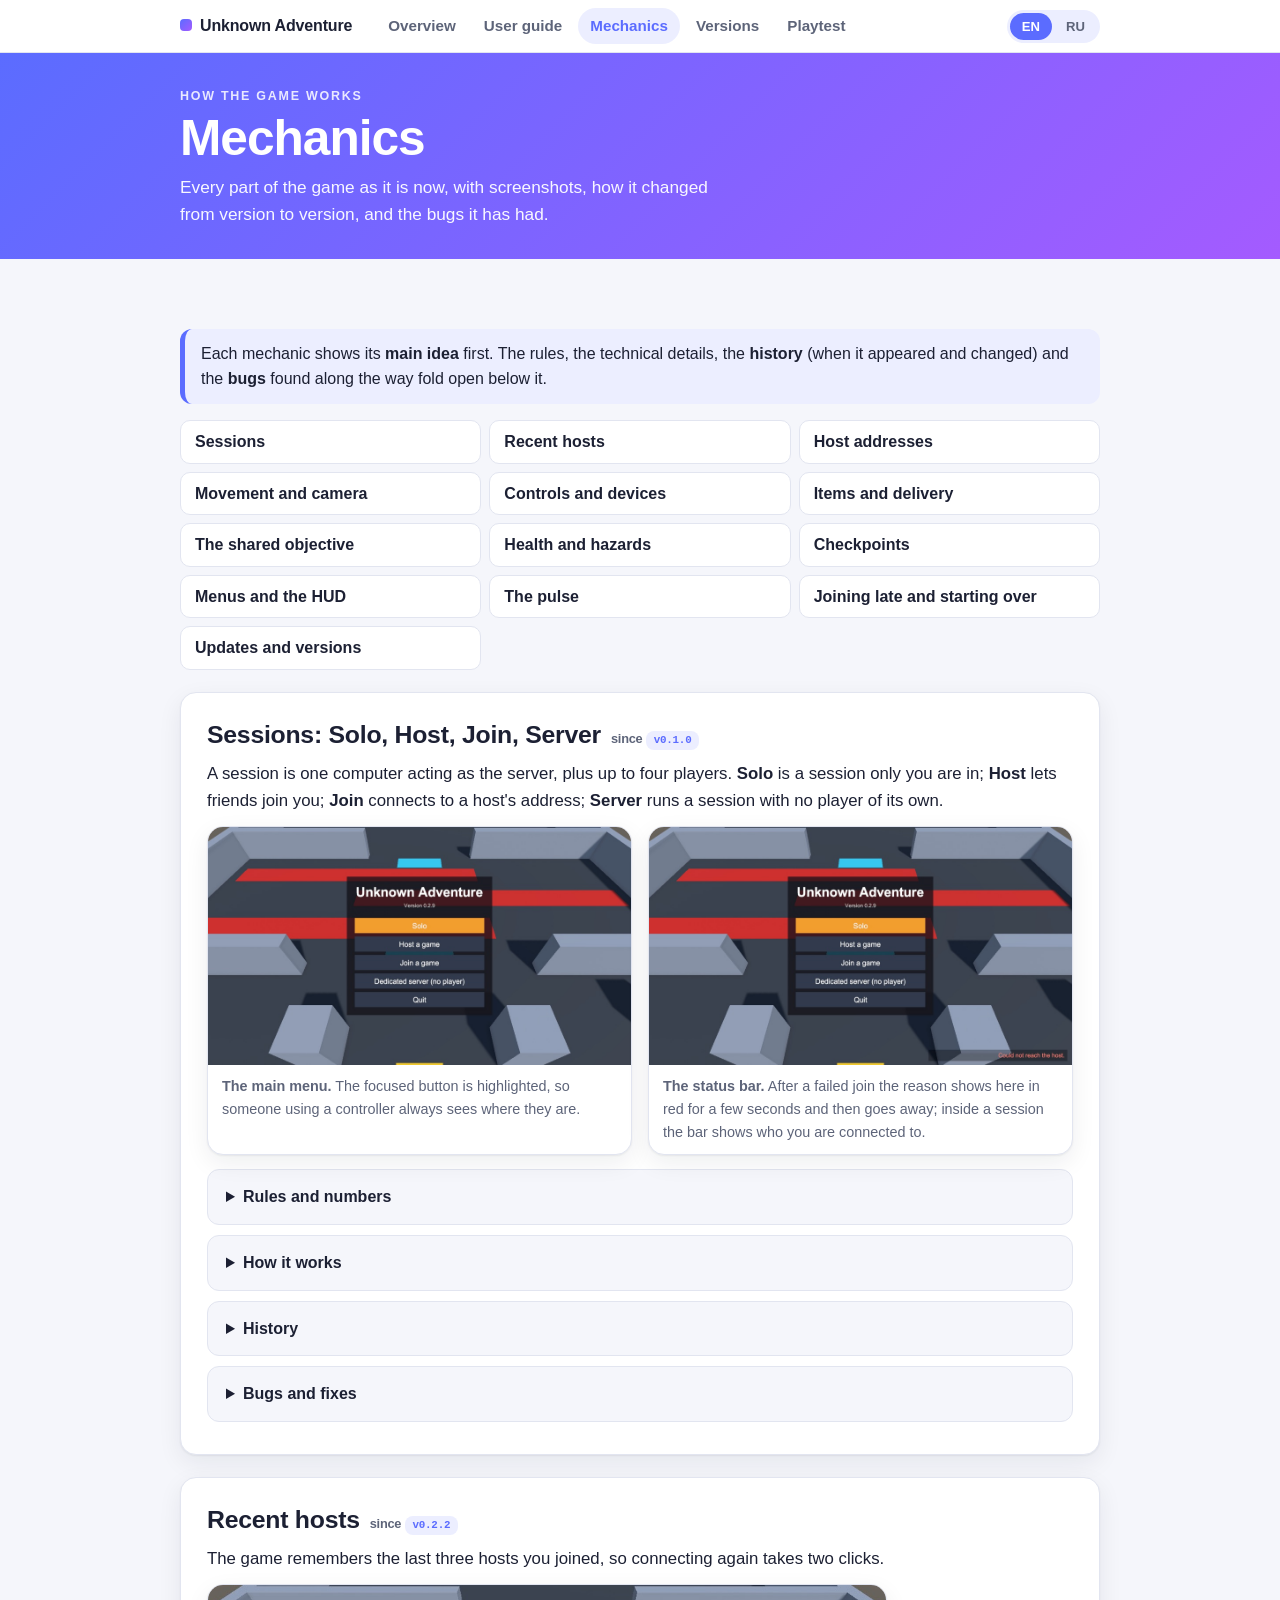
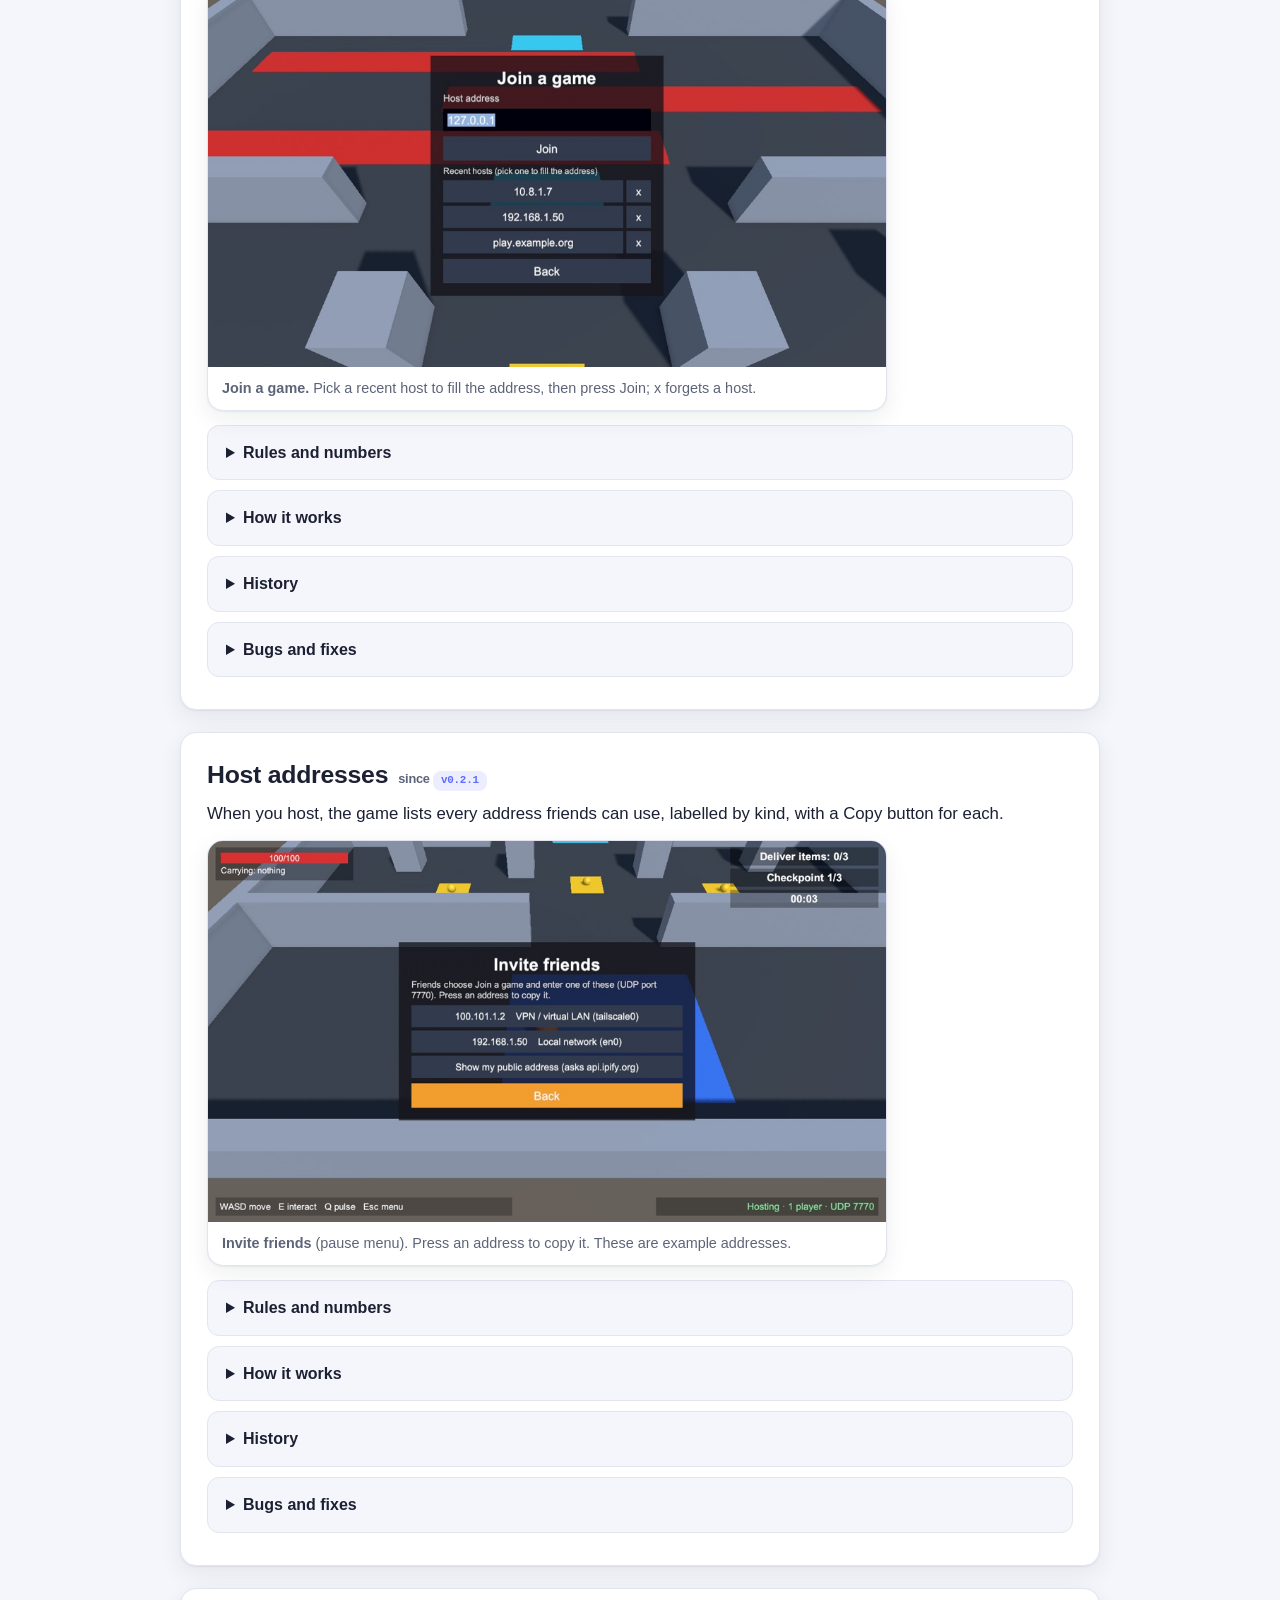
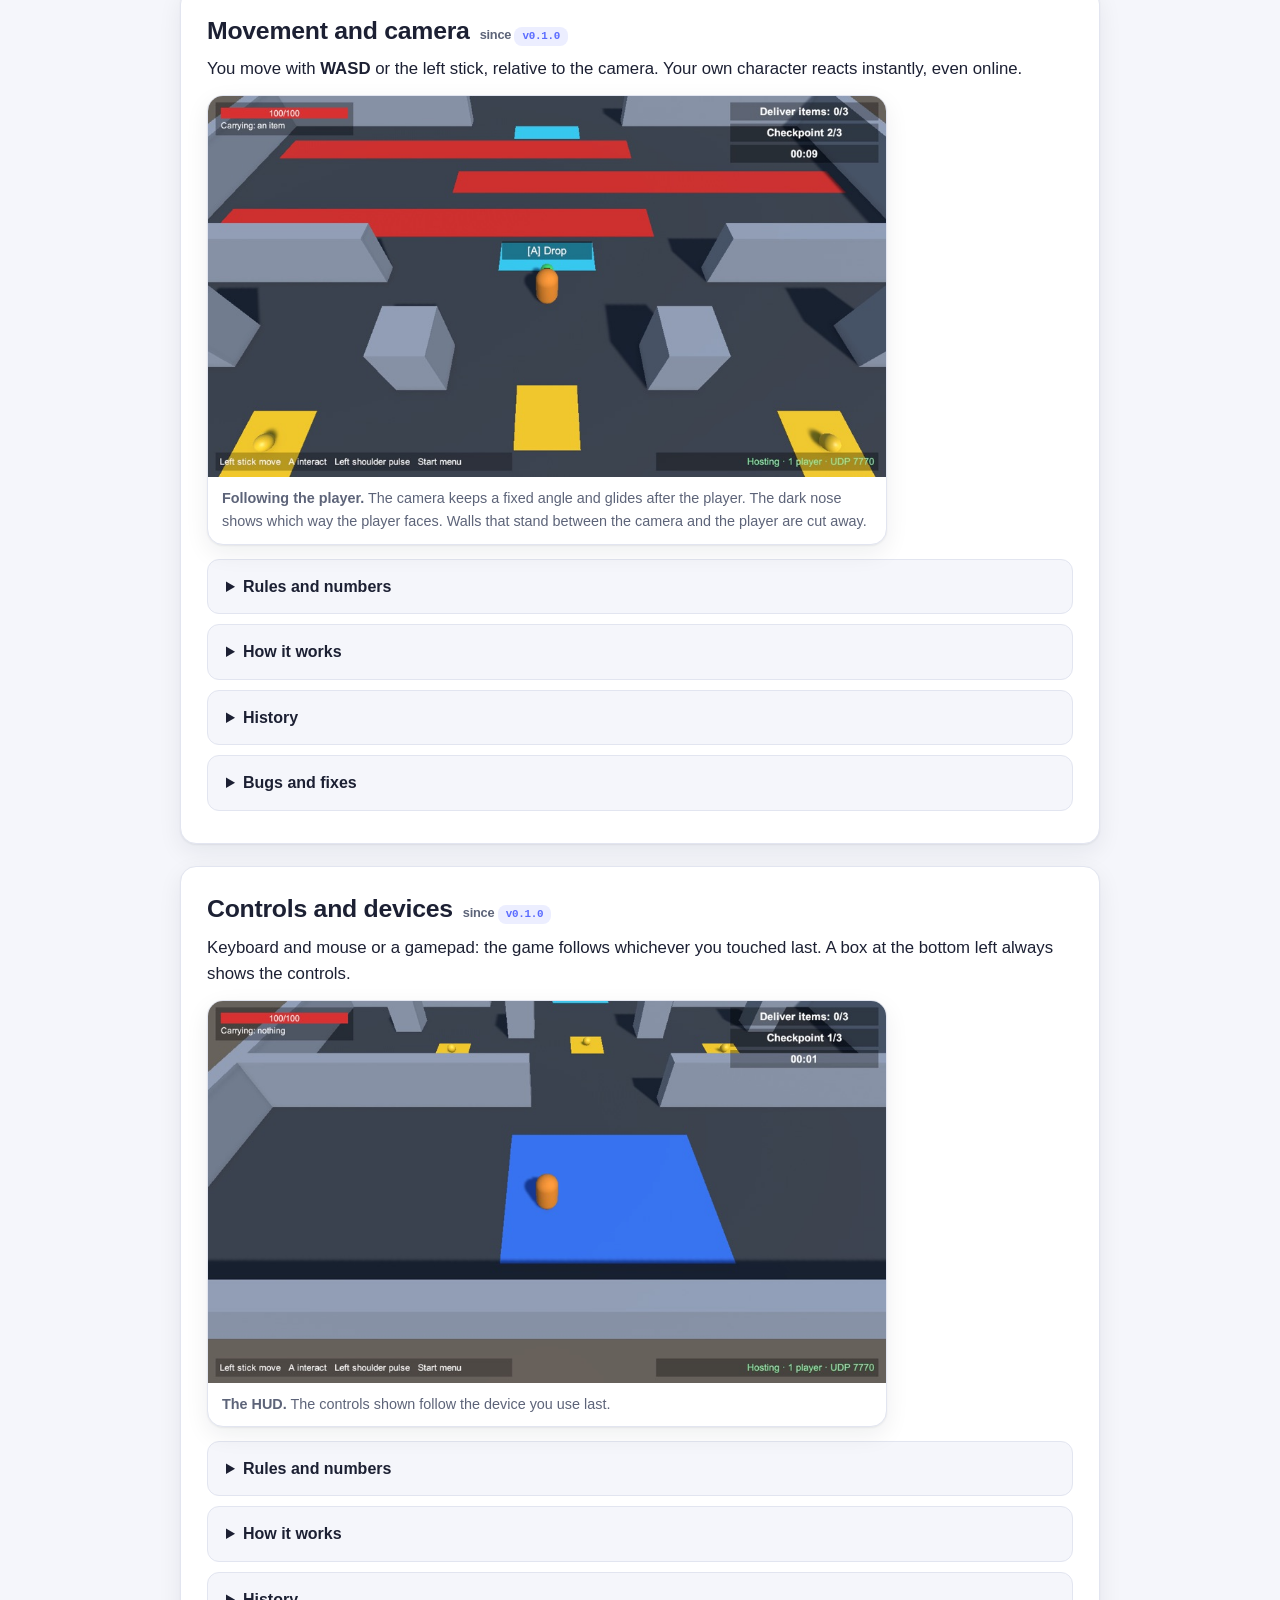
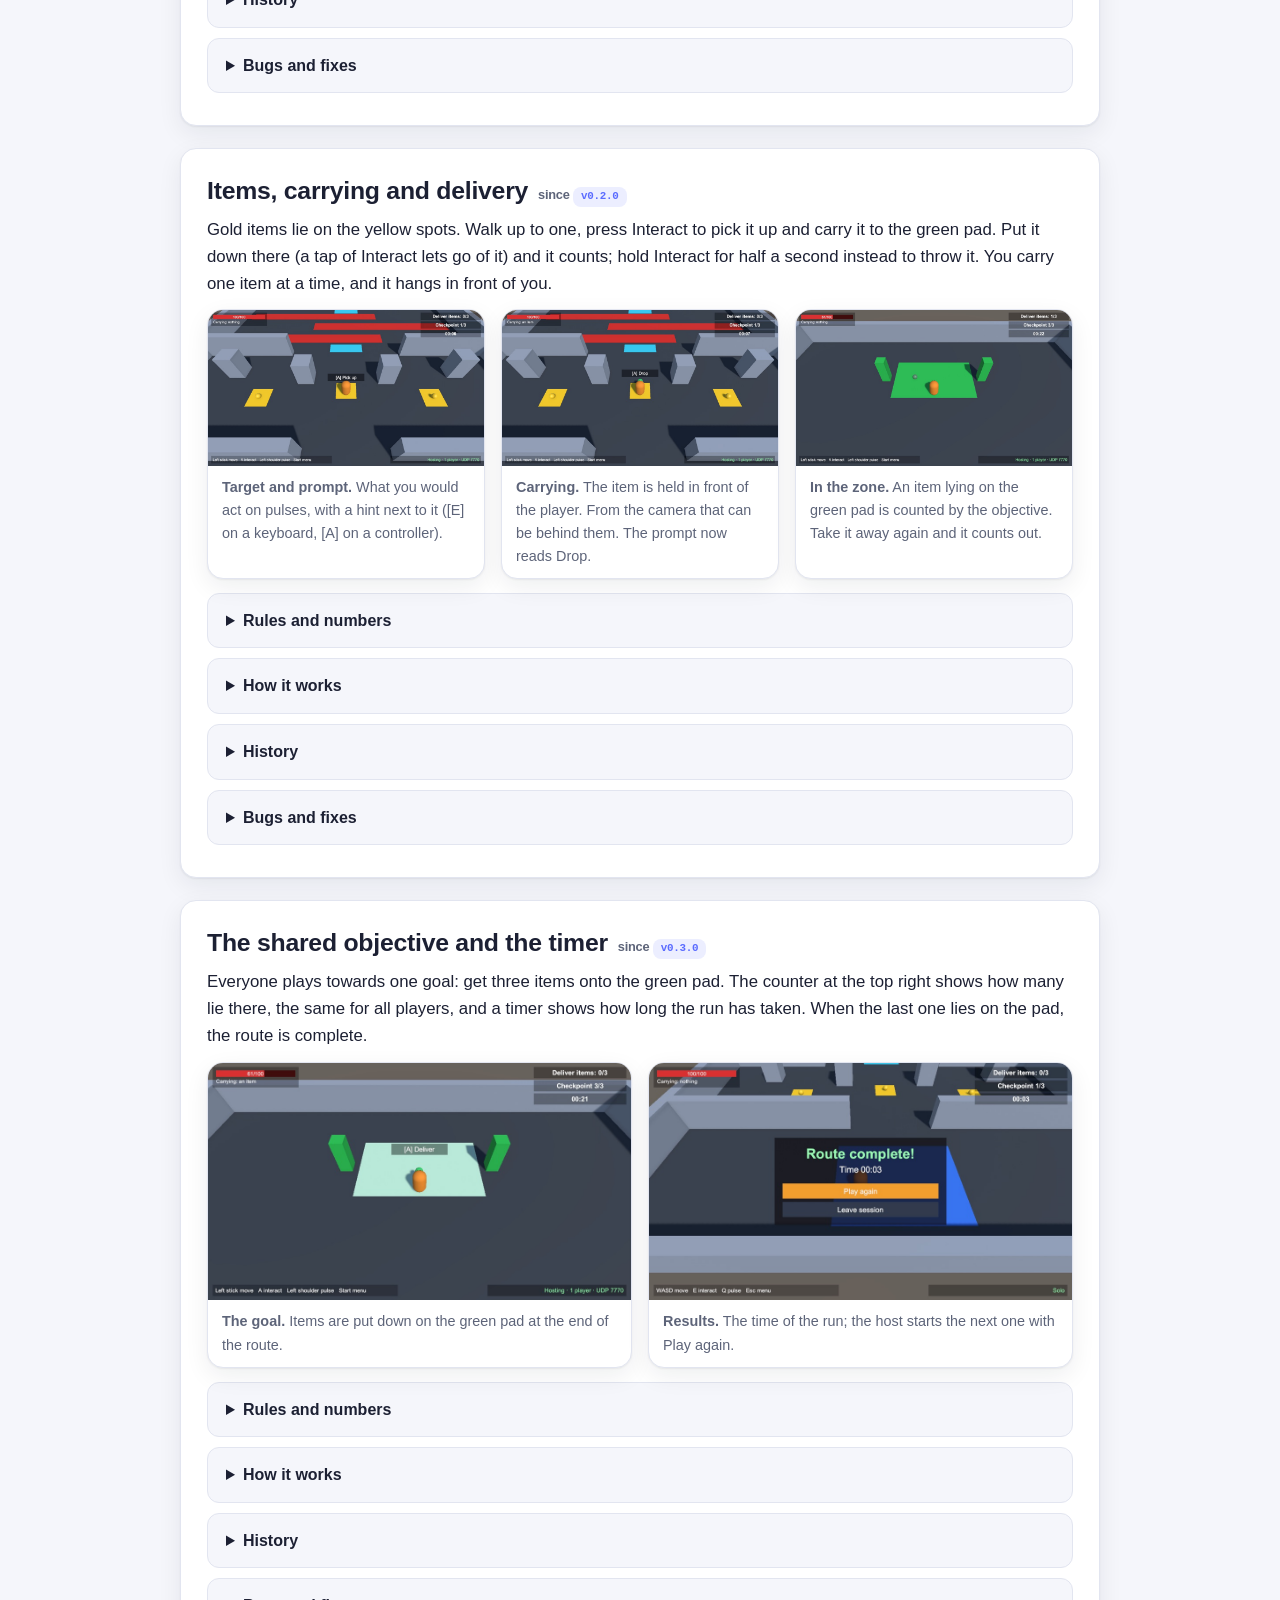
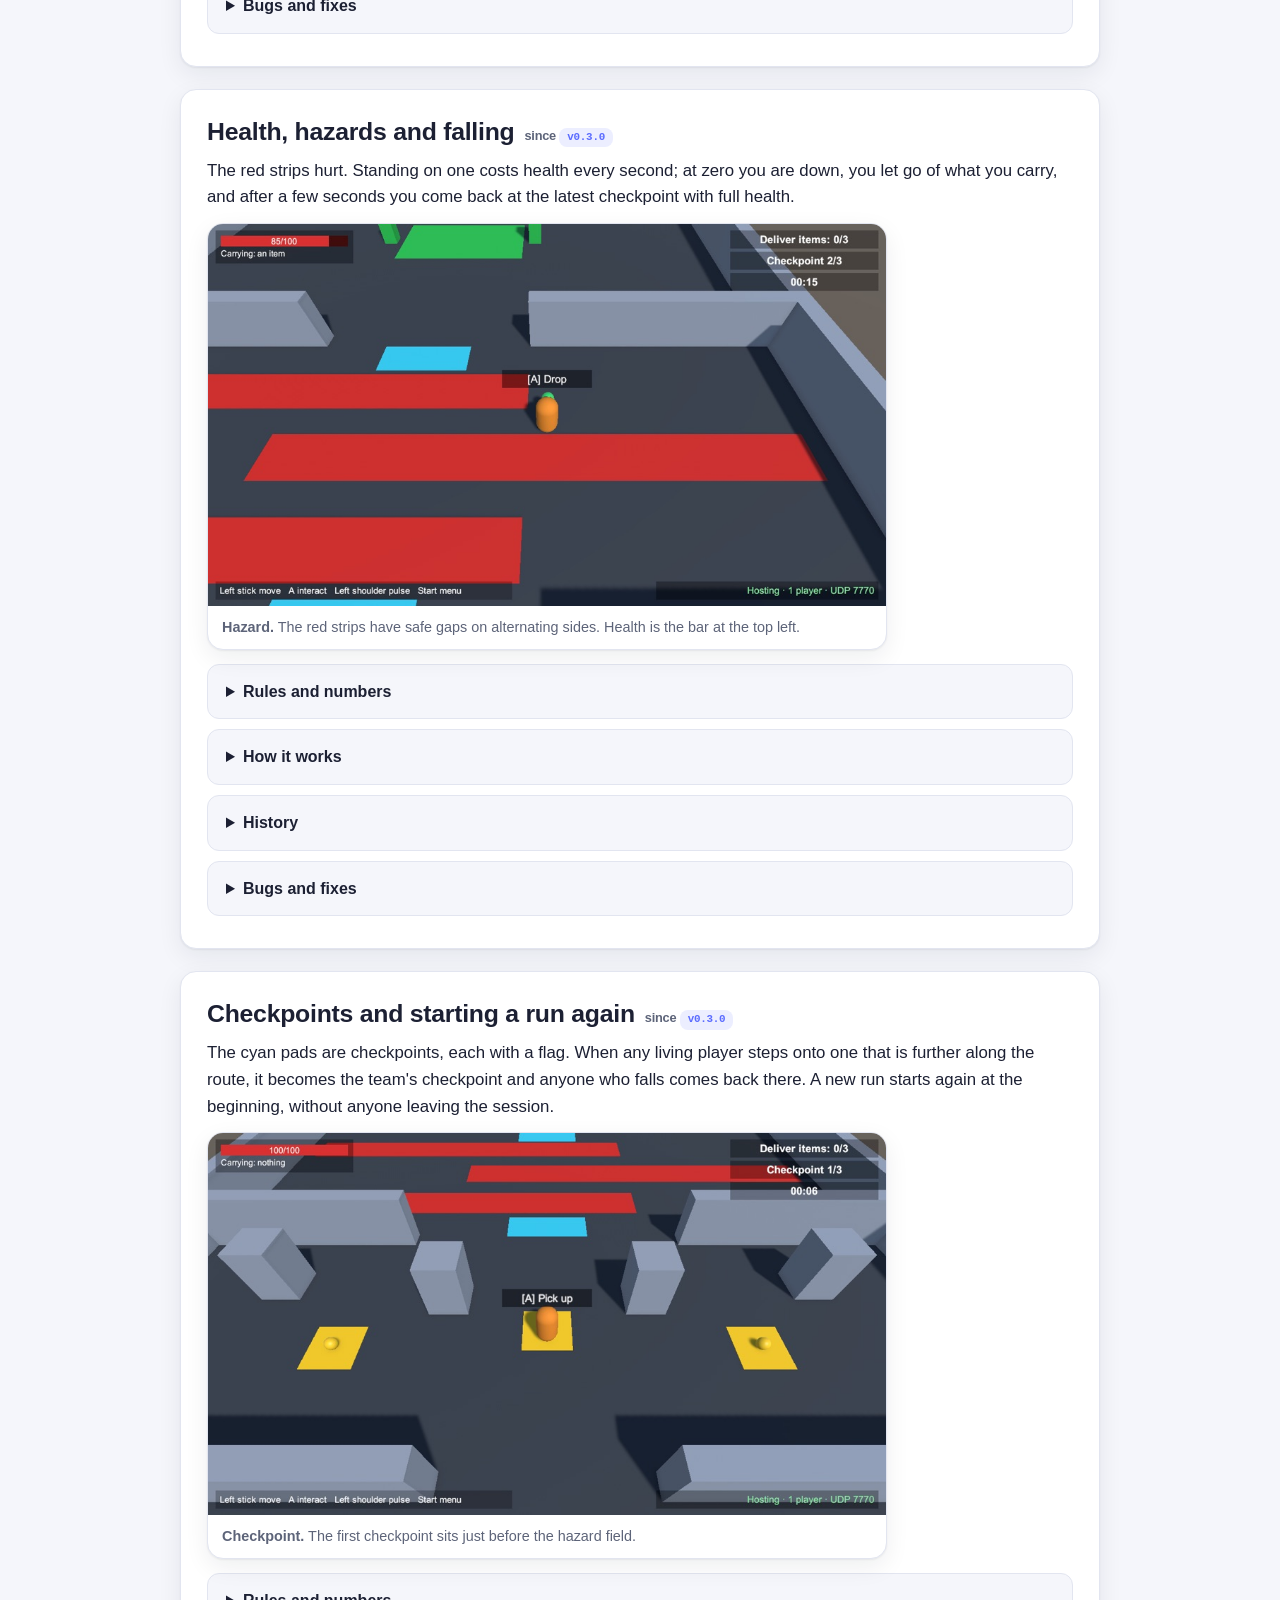
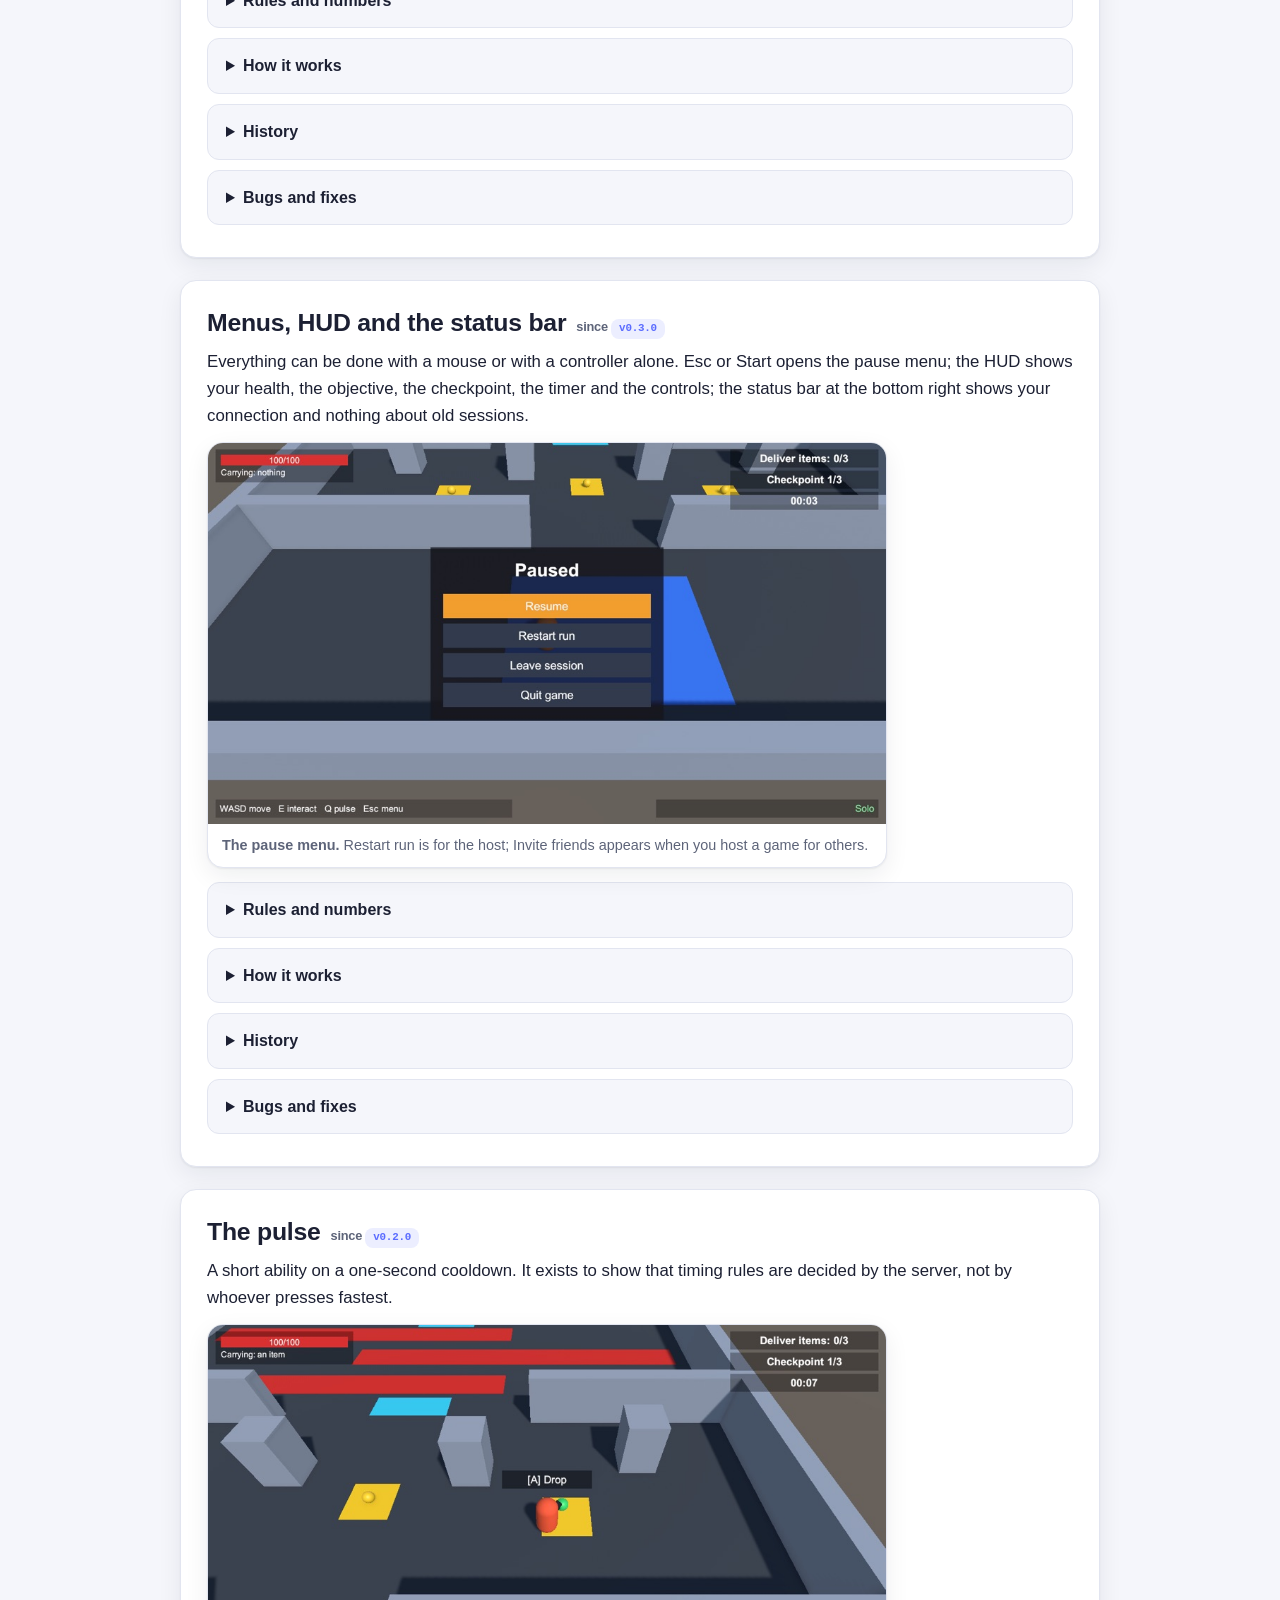
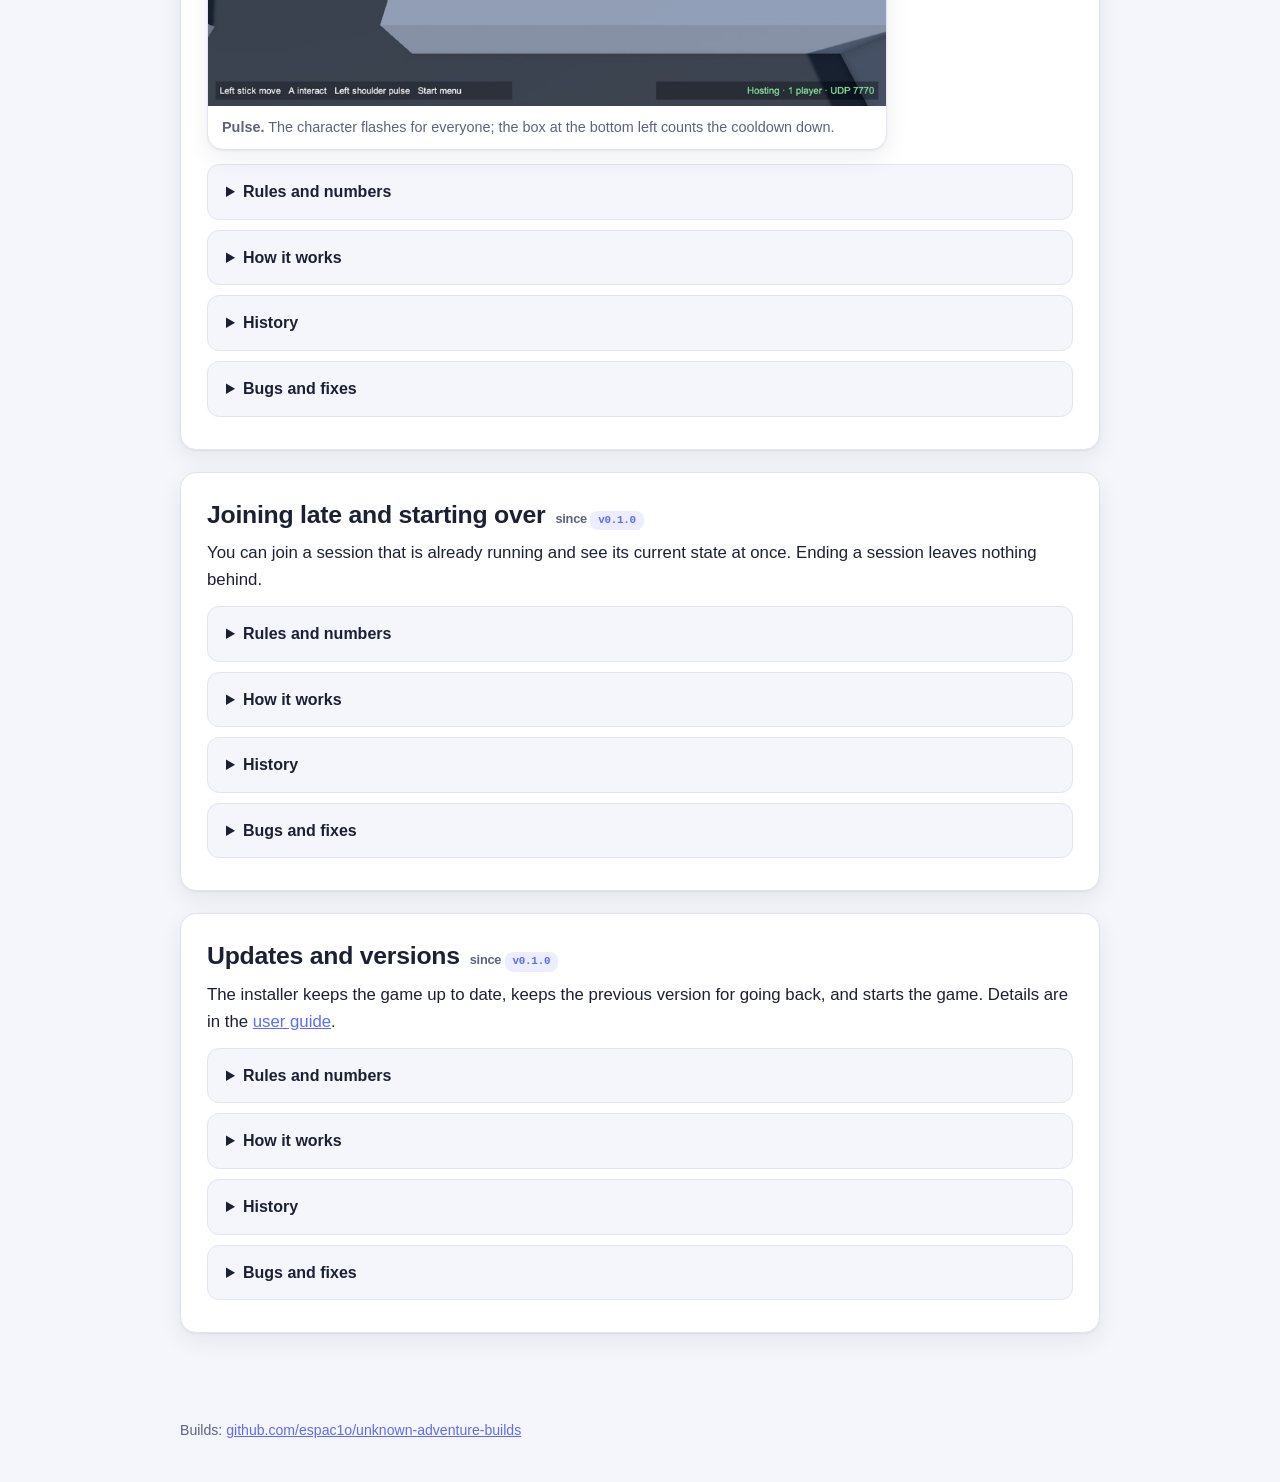
==== commit 83b58fb9: "Update the site" ====
--- a/mechanics.html
+++ b/mechanics.html
@@ -33,12 +33,12 @@
   <section class="mech" id="sessions"><h2><span data-i18n="sessions_h">Sessions: Solo, Host, Join, Server</span> <span class="since"><span data-i18n="since">since</span> <a class="tag" href="https://github.com/espac1o/unknown-adventure-builds/releases/tag/v0.1.0">v0.1.0</a></span></h2><p class="idea" data-i18n="sessions_idea">A session is one computer acting as the server, plus up to four players. <b>Solo</b> is a session only you are in; <b>Host</b> lets friends join you; <b>Join</b> connects to a host's address; <b>Server</b> runs a session with no player of its own.</p><div class="shots"><figure><img data-i18n-alt="f_menu_alt" src="assets/img/main_menu.jpg" alt="The main menu: Solo, Host a game, Join a game, Dedicated server and Quit"><figcaption data-i18n="f_menu_cap"><b>The main menu.</b> The focused button is highlighted, so someone using a controller always sees where they are.</figcaption></figure><figure><img data-i18n-alt="f_status_alt" src="assets/img/failed_join.jpg" alt="The main menu after a failed join, with a red message in the status bar at the bottom right"><figcaption data-i18n="f_status_cap"><b>The status bar.</b> After a failed join the reason shows here in red for a few seconds and then goes away; inside a session the bar shows who you are connected to.</figcaption></figure></div><details><summary><span data-i18n="grp_rules">Rules and numbers</span></summary><div data-i18n="sessions_rules"><ul><li>Up to <b>4 players</b> per session; one computer (the host or the server) is the authority.</li><li><b>Solo</b> is a host that listens on your own computer only, so nobody else can connect. It follows exactly the same rules as multiplayer.</li><li><b>Join</b> needs the host's address. The port is <b>UDP 7770</b>.</li><li>Everyone must run the <b>same version</b>. Otherwise the host refuses with &ldquo;Incompatible game version. You have X; the host has Y.&rdquo;</li><li>Failures are explained: <i>Could not reach the host</i> (wrong address, host not started, firewall), <i>Could not start the server</i> (the port is already in use).</li><li>The state button reads Offline, Starting, Hosting, Serving, Connecting or Connected, and folds the panel away.</li></ul></div></details><details><summary><span data-i18n="grp_how">How it works</span></summary><div data-i18n="sessions_how"><p>The host's computer decides everything that matters: movement results, who holds the ball, cooldowns. Clients send what the player wants and draw what the server says. Solo uses the same code, so single-player and multiplayer cannot behave differently.</p><p>Technically: FishNet over the Tugboat UDP transport. When a client connects, the server checks its version and answers before disconnecting a client that does not match.</p></div></details><details><summary><span data-i18n="grp_history">History</span></summary><ul class="timeline"><li><a class="tag" href="https://github.com/espac1o/unknown-adventure-builds/releases/tag/v0.1.0">v0.1.0</a> <span class="date">2026-11-03</span> <span data-i18n="sessions_h0">Solo, Host, Join, Disconnect and the version check.</span></li><li><a class="tag" href="https://github.com/espac1o/unknown-adventure-builds/releases/tag/v0.2.0">v0.2.0</a> <span class="date">2026-11-03</span> <span data-i18n="sessions_h1">Dedicated server mode (the <code>-server</code> switch).</span></li><li><a class="tag" href="https://github.com/espac1o/unknown-adventure-builds/releases/tag/v0.2.2">v0.2.2</a> <span class="date">2026-11-04</span> <span data-i18n="sessions_h2">The state label became a button that folds the panel away; a Server entry was added to the menu.</span></li><li><a class="tag" href="https://github.com/espac1o/unknown-adventure-builds/releases/tag/v0.3.0">v0.3.0</a> <span class="date">2026-11-03</span> <span data-i18n="sessions_h3">A new main menu, pause menu and results screen that work with a controller; the connection status moved to a bar at the bottom right that never shows information about a previous session.</span></li></ul></details><details><summary><span data-i18n="grp_bugs">Bugs and fixes</span></summary><div data-i18n="sessions_bugs"><div class="bug fixed"><b class="status">Fixed before v0.1.0</b> A player refused for a version mismatch sometimes saw a generic &ldquo;could not reach the host&rdquo; instead of the version message: the server dropped the connection before the reply arrived. The server now waits a quarter of a second before it disconnects the player.</div></div></details></section>
   <section class="mech" id="recent"><h2><span data-i18n="recent_h">Recent hosts</span> <span class="since"><span data-i18n="since">since</span> <a class="tag" href="https://github.com/espac1o/unknown-adventure-builds/releases/tag/v0.2.2">v0.2.2</a></span></h2><p class="idea" data-i18n="recent_idea">The game remembers the last three hosts you joined, so connecting again takes two clicks.</p><div class="shots one"><figure><img data-i18n-alt="f_recent_alt" src="assets/img/join.jpg" alt="The join screen: an address field and three recent hosts, each with an x button"><figcaption data-i18n="f_recent_cap"><b>Join a game.</b> Pick a recent host to fill the address, then press Join; x forgets a host.</figcaption></figure></div><details><summary><span data-i18n="grp_rules">Rules and numbers</span></summary><div data-i18n="recent_rules"><ul><li>An address is saved only after you <b>connected</b> successfully.</li><li>Newest first, at most <b>three</b>; joining an old host again moves it to the top without a duplicate.</li><li>Clicking an entry only <b>fills the field</b>: you still press Join.</li><li>The <b>x</b> deletes an entry.</li><li>Only letters, digits and <code>. : - _</code> are accepted, so nothing odd is stored.</li><li>The list is stored on your device in the game's preferences. It survives updates and is never sent anywhere. Automated (headless) runs never save to it.</li></ul></div></details><details><summary><span data-i18n="grp_how">How it works</span></summary><div data-i18n="recent_how"><p>The list is plain logic in the <code>Net</code> library (<code>RecentHosts</code>), tested on its own: ordering, the limit of three, deleting, refusing odd text, and a save-and-load round trip. The game stores the text form in Unity's PlayerPrefs.</p></div></details><details><summary><span data-i18n="grp_history">History</span></summary><ul class="timeline"><li><a class="tag" href="https://github.com/espac1o/unknown-adventure-builds/releases/tag/v0.2.2">v0.2.2</a> <span class="date">2026-11-04</span> <span data-i18n="recent_h0">Added.</span></li><li><a class="tag" href="https://github.com/espac1o/unknown-adventure-builds/releases/tag/v0.3.0">v0.3.0</a> <span class="date">2026-11-03</span> <span data-i18n="recent_h1">The list moved to the new Join a game screen; pick a host to fill the address, x forgets it.</span></li></ul></details><details><summary><span data-i18n="grp_bugs">Bugs and fixes</span></summary><div data-i18n="recent_bugs"><p>No known problems.</p></div></details></section>
   <section class="mech" id="addresses"><h2><span data-i18n="addresses_h">Host addresses</span> <span class="since"><span data-i18n="since">since</span> <a class="tag" href="https://github.com/espac1o/unknown-adventure-builds/releases/tag/v0.2.1">v0.2.1</a></span></h2><p class="idea" data-i18n="addresses_idea">When you host, the game lists every address friends can use, labelled by kind, with a Copy button for each.</p><div class="shots one"><figure><img data-i18n-alt="f_addr_alt" src="assets/img/invite.jpg" alt="Invite friends: two example addresses, each a button that copies it, and the public-address button"><figcaption data-i18n="f_addr_cap"><b>Invite friends</b> (pause menu). Press an address to copy it. These are example addresses.</figcaption></figure></div><details><summary><span data-i18n="grp_rules">Rules and numbers</span></summary><div data-i18n="addresses_rules"><table class="rules"><tr><td>VPN / virtual LAN</td><td>Tailscale, ZeroTier, Hamachi, WireGuard. <b>Best for friends in different places.</b></td></tr><tr><td>Local network</td><td>Your home or office network: for people on the same Wi-Fi or cable.</td></tr><tr><td>Virtual machine or container</td><td>Shown for completeness; rarely useful to friends.</td></tr><tr><td>Public</td><td>An address assigned directly to this computer. Behind a normal router, use the button below.</td></tr></table><ul><li><b>Show my public address</b> asks api.ipify.org <b>only when you press it</b>, which tells that service your address.</li><li>A public address only works if your router <b>forwards UDP port 7770</b> to your computer. Behind a VPN or proxy it shows that service's address instead.</li><li>Only IPv4 addresses are shown; the list refreshes every 10 seconds.</li></ul></div></details><details><summary><span data-i18n="grp_how">How it works</span></summary><div data-i18n="addresses_how"><p>The game reads the computer's network interfaces and sorts each address by rules: private ranges (10/8, 172.16/12, 192.168/16) are local, 100.64/10 is the range Tailscale uses, interface names such as <i>tailscale</i>, <i>zt</i>, <i>wg</i>, <i>utun</i> mean VPN, names such as <i>docker</i> or <i>vmnet</i> mean virtual. Loopback, link-local and multicast addresses are never shown. 21 known cases are checked automatically, including the exact edges of each range.</p></div></details><details><summary><span data-i18n="grp_history">History</span></summary><ul class="timeline"><li><a class="tag" href="https://github.com/espac1o/unknown-adventure-builds/releases/tag/v0.2.1">v0.2.1</a> <span class="date">2026-11-03</span> <span data-i18n="addresses_h0">Added: the address list and the on-demand public lookup.</span></li><li><a class="tag" href="https://github.com/espac1o/unknown-adventure-builds/releases/tag/v0.2.2">v0.2.2</a> <span class="date">2026-11-04</span> <span data-i18n="addresses_h1">The list now folds away with the rest of the connection panel.</span></li><li><a class="tag" href="https://github.com/espac1o/unknown-adventure-builds/releases/tag/v0.3.0">v0.3.0</a> <span class="date">2026-11-03</span> <span data-i18n="addresses_h2">Moved to the pause menu as Invite friends: press an address to copy it.</span></li></ul></details><details><summary><span data-i18n="grp_bugs">Bugs and fixes</span></summary><div data-i18n="addresses_bugs"><div class="bug"><b class="status">Open</b> Labels for Steam Deck (<code>wlan0</code>) and Windows adapter names are based on naming conventions and have not been checked on those systems.</div></div></details></section>
-  <section class="mech" id="movement"><h2><span data-i18n="movement_h">Movement and camera</span> <span class="since"><span data-i18n="since">since</span> <a class="tag" href="https://github.com/espac1o/unknown-adventure-builds/releases/tag/v0.1.0">v0.1.0</a></span></h2><p class="idea" data-i18n="movement_idea">You move with <b>WASD</b> or the left stick, relative to the camera. Your own character reacts instantly, even online.</p><div class="shots one"><figure><img data-i18n-alt="f_arena_alt" src="assets/img/checkpoint.jpg" alt="The player (orange, with a dark nose) walking up to a cyan checkpoint pad, seen from the fixed camera"><figcaption data-i18n="f_arena_cap"><b>Following the player.</b> The camera keeps a fixed angle and glides after the player. The dark nose shows which way the player faces. Walls that stand between the camera and the player are cut away.</figcaption></figure></div><details><summary><span data-i18n="grp_rules">Rules and numbers</span></summary><div data-i18n="movement_rules"><ul><li>&ldquo;Up&rdquo; on the screen is away from the camera, whatever direction the camera faces.</li><li>Diagonal movement is not faster than straight movement.</li><li>Walls and obstacles stop everyone at the same place.</li><li>Other players' characters are drawn where the server says they are.</li></ul></div></details><details><summary><span data-i18n="grp_how">How it works</span></summary><div data-i18n="movement_how"><p>Your computer moves your character at once (<i>prediction</i>), the server runs the same movement from your inputs and corrects you if the two ever disagree. Movement uses Unity's character controller driven by FishNet's prediction, ticking 30 times a second.</p><p>Tested: after settling, client and server positions agreed to 0.000 m on a clean network and with 100 ms latency and 5% packet loss, including walking into a wall and corrections pushed from the server.</p></div></details><details><summary><span data-i18n="grp_history">History</span></summary><ul class="timeline"><li><a class="tag" href="https://github.com/espac1o/unknown-adventure-builds/releases/tag/v0.1.0">v0.1.0</a> <span class="date">2026-11-03</span> <span data-i18n="movement_h0">Movement with prediction, the follow camera, obstacles.</span></li><li><a class="tag" href="https://github.com/espac1o/unknown-adventure-builds/releases/tag/v0.3.0">v0.3.0</a> <span class="date">2026-11-03</span> <span data-i18n="movement_h1">Units turn toward the way they move and show it with a dark nose; the camera glides after the player and cuts away walls in its way; the arena became the Courier Route level.</span></li><li><a class="tag" href="https://github.com/espac1o/unknown-adventure-builds/releases/tag/v0.3.1">v0.3.1</a> <span class="date">2026-11-04</span> <span data-i18n="movement_h2">The character and the camera move evenly between network ticks; the camera cuts away only walls clearly between it and the player, not walls beside or behind you.</span></li></ul></details><details><summary><span data-i18n="grp_bugs">Bugs and fixes</span></summary><div data-i18n="movement_bugs"><p>No known problems. The art is placeholder, and the character does not show which way it faces yet.</p></div></details></section>
-  <section class="mech" id="controls"><h2><span data-i18n="controls_h">Controls and devices</span> <span class="since"><span data-i18n="since">since</span> <a class="tag" href="https://github.com/espac1o/unknown-adventure-builds/releases/tag/v0.1.0">v0.1.0</a></span></h2><p class="idea" data-i18n="controls_idea">Keyboard and mouse or a gamepad: the game follows whichever you touched last. A box at the bottom left always shows the controls.</p><div class="shots one"><figure><img data-i18n-alt="f_info_alt" src="assets/img/level_start.jpg" alt="The HUD: health top left, objective, checkpoint and timer top right, the controls bottom left"><figcaption data-i18n="f_info_cap"><b>The HUD.</b> The controls shown follow the device you use last.</figcaption></figure></div><details><summary><span data-i18n="grp_rules">Rules and numbers</span></summary><div data-i18n="controls_rules"><table class="rules"><tr><td>Move</td><td><code>WASD</code> / left stick</td></tr><tr><td>Interact (pick up, drop, deliver)</td><td><code>E</code> / gamepad <b>A</b></td></tr><tr><td>Pulse (1 s cooldown)</td><td><code>Q</code> / left shoulder</td></tr><tr><td>Pause menu</td><td><code>Esc</code> / gamepad <b>Start</b></td></tr></table><p>Sticks have a 20% dead zone. The start menu is clicked with a mouse (on a Steam Deck, use the touchscreen or trackpads).</p></div></details><details><summary><span data-i18n="grp_how">How it works</span></summary><div data-i18n="controls_how"><p>A small input layer turns every device into the same <i>intent</i>: where you want to move, where you aim and which buttons are held, all in world space. The game and the server only ever see intents, never keys, so bots and tests can play too. Aiming from the stick or the mouse exists but nothing uses it yet.</p></div></details><details><summary><span data-i18n="grp_history">History</span></summary><ul class="timeline"><li><a class="tag" href="https://github.com/espac1o/unknown-adventure-builds/releases/tag/v0.1.0">v0.1.0</a> <span class="date">2026-11-03</span> <span data-i18n="controls_h0">Keyboard, mouse and gamepad movement.</span></li><li><a class="tag" href="https://github.com/espac1o/unknown-adventure-builds/releases/tag/v0.2.0">v0.2.0</a> <span class="date">2026-11-03</span> <span data-i18n="controls_h1">E / A and Q / left shoulder added, with hints on screen.</span></li><li><a class="tag" href="https://github.com/espac1o/unknown-adventure-builds/releases/tag/v0.2.2">v0.2.2</a> <span class="date">2026-11-04</span> <span data-i18n="controls_h2">The hints moved to a box at the bottom left that is always visible, with the live state of the ball and the pulse.</span></li><li><a class="tag" href="https://github.com/espac1o/unknown-adventure-builds/releases/tag/v0.3.0">v0.3.0</a> <span class="date">2026-11-03</span> <span data-i18n="controls_h3">E / A now means Interact (pick up, drop, deliver); Esc / Start opens the pause menu; the hints follow the device you use; menus work with a controller.</span></li></ul></details><details><summary><span data-i18n="grp_bugs">Bugs and fixes</span></summary><div data-i18n="controls_bugs"><p>No known problems.</p></div></details></section>
-  <section class="mech" id="items"><h2><span data-i18n="items_h">Items, carrying and delivery</span> <span class="since"><span data-i18n="since">since</span> <a class="tag" href="https://github.com/espac1o/unknown-adventure-builds/releases/tag/v0.2.0">v0.2.0</a></span></h2><p class="idea" data-i18n="items_idea">Gold items lie on the yellow spots. Walk up to one, press Interact to pick it up, carry it to the green pad and press Interact again to hand it in. You carry one item at a time, and it hangs in front of you.</p><div class="shots three"><figure><img data-i18n-alt="f_pick_alt" src="assets/img/pickup_room.jpg" alt="A player standing on a yellow item spot; the item pulses and the prompt reads Pick up"><figcaption data-i18n="f_pick_cap"><b>Target and prompt.</b> What you would act on pulses, with a hint next to it ([E] on a keyboard, [A] on a controller).</figcaption></figure><figure><img data-i18n-alt="f_carry_alt" src="assets/img/carrying.jpg" alt="The player carrying an item that hangs in front of them, which from the camera is behind them"><figcaption data-i18n="f_carry_cap"><b>Carrying.</b> The item is held in front of the player. From the camera that can be behind them. The prompt now reads Drop.</figcaption></figure><figure><img data-i18n-alt="f_deliver_alt" src="assets/img/delivered.jpg" alt="A delivered item lying on the green pad, with the objective at 1/3 in the top right"><figcaption data-i18n="f_deliver_cap"><b>Delivered.</b> The item stays on the pad and cannot be picked up again. The objective counts it.</figcaption></figure></div><details><summary><span data-i18n="grp_rules">Rules and numbers</span></summary><div data-i18n="items_rules"><ul><li><b>Target.</b> With a mouse, what the pointer is over, within reach; with a controller (or when the pointer is over nothing), the nearest thing in front of you, inside a cone of 70 degrees. Reach is <b>2 metres</b> from the middle of the item (the prompt shows a little inside that), and a wall in between blocks it. Only things you can use right now are offered: a free item when your hands are empty, the green pad while you carry something.</li><li><b>Interact.</b> With empty hands it picks up the target item. While carrying it delivers if the green pad is the target, and drops the item anywhere else.</li><li><b>One at a time.</b> A second pickup with full hands is refused.</li><li>A carried item hangs <b>0.9 metres in front</b> of the player at chest height; a dropped one lands on the ground <b>1.1 metres in front</b>, the way the player faces.</li><li>Delivered items lie in a row on the pad and cannot be picked up again.</li><li>A player who leaves, or dies, lets go of the item where they stand.</li></ul></div></details><details><summary><span data-i18n="grp_how">How it works</span></summary><div data-i18n="items_how"><p>Players only <i>ask</i>; the server decides. It keeps who holds each item and where each one rests, and every computer draws the items from that, so simultaneous requests for one item always produce exactly one holder and a drop looks the same for everyone. Which target is highlighted is worked out locally; what happens is decided by the server.</p></div></details><details><summary><span data-i18n="grp_history">History</span></summary><ul class="timeline"><li><a class="tag" href="https://github.com/espac1o/unknown-adventure-builds/releases/tag/v0.2.0">v0.2.0</a> <span class="date">2026-11-03</span> <span data-i18n="items_h0">Introduced as one shared gold ball: pick up, carry, drop; exactly one holder.</span></li><li><a class="tag" href="https://github.com/espac1o/unknown-adventure-builds/releases/tag/v0.2.2">v0.2.2</a> <span class="date">2026-11-03</span> <span data-i18n="items_h1">Fix: a dropped ball is drawn at the same place for everyone.</span></li><li><a class="tag" href="https://github.com/espac1o/unknown-adventure-builds/releases/tag/v0.3.0">v0.3.0</a> <span class="date">2026-11-03</span> <span data-i18n="items_h2">Three items, one carried at a time, target selection with a highlight and a prompt, the green delivery pad; items are held and dropped in front of the way the player faces.</span></li><li><a class="tag" href="https://github.com/espac1o/unknown-adventure-builds/releases/tag/v0.3.1">v0.3.1</a> <span class="date">2026-11-04</span> <span data-i18n="items_h3">The prompt appears only within the real pickup range; nothing can be picked up, delivered or dropped through a wall; the held item and the hint follow the smoothed character.</span></li></ul></details><details><summary><span data-i18n="grp_bugs">Bugs and fixes</span></summary><div data-i18n="items_bugs"><div class="bug fixed"><b class="status">Fixed in v0.2.2</b> <b>The dropped ball was in different places for different players.</b> After a drop, the player who had held the ball saw it underneath their own character, where the body hid it. Everyone else saw a gold ball hanging at head height, the spot where it had last been green. <i>Cause:</i> while the ball was held, each computer moved its own copy, but the ball had no shared position, and on a drop only the server's copy went to the ground. <i>Fix:</i> the resting position is now state the server decides and shares, and a dropped ball is placed on the ground a step toward the camera. A new test checks that every client draws the held and the dropped ball where the server has it. Reported by the project owner.</div></div></details></section>
-  <section class="mech" id="objective"><h2><span data-i18n="objective_h">The shared objective and the timer</span> <span class="since"><span data-i18n="since">since</span> <a class="tag" href="https://github.com/espac1o/unknown-adventure-builds/releases/tag/v0.3.0">v0.3.0</a></span></h2><p class="idea" data-i18n="objective_idea">Everyone plays towards one goal: hand in three items. The counter at the top right shows the progress for all players, and a timer shows how long the run has taken. When the last item is in, the route is complete.</p><div class="shots"><figure><img data-i18n-alt="f_goal_alt" src="assets/img/goal.jpg" alt="The goal area with its green pad and the two posts at the end of the route"><figcaption data-i18n="f_goal_cap"><b>The goal.</b> Items are handed in on the green pad at the end of the route.</figcaption></figure><figure><img data-i18n-alt="f_results_alt" src="assets/img/results.jpg" alt="The results screen: Route complete, the time, Play again and Leave session"><figcaption data-i18n="f_results_cap"><b>Results.</b> The time of the run; the host starts the next one with Play again.</figcaption></figure></div><details><summary><span data-i18n="grp_rules">Rules and numbers</span></summary><div data-i18n="objective_rules"><ul><li>The objective needs as many deliveries as there are items (three).</li><li>The counter is the same for every player, also for someone who joins during the run.</li><li>The timer starts with the run, stops when the objective is complete and starts again with every new run.</li><li>On completion everyone sees the results screen. <b>Play again</b> is for the host; the others wait for them or leave.</li></ul></div></details><details><summary><span data-i18n="grp_how">How it works</span></summary><div data-i18n="objective_how"><p>The server keeps the objective (how many are needed, how many are done) and every computer draws it. The delivery pad adds one each time an item is handed in; completion happens once per run, and the timer counts server ticks so every player sees the same time.</p></div></details><details><summary><span data-i18n="grp_history">History</span></summary><ul class="timeline"><li><a class="tag" href="https://github.com/espac1o/unknown-adventure-builds/releases/tag/v0.3.0">v0.3.0</a> <span class="date">2026-11-03</span> <span data-i18n="objective_h0">Introduced: the shared objective, the run timer and the results screen.</span></li></ul></details><details><summary><span data-i18n="grp_bugs">Bugs and fixes</span></summary><div data-i18n="objective_bugs"><div class="bug"><b class="status">Open</b> Nothing is kept after a run: no best time and no history of runs.</div></div></details></section>
+  <section class="mech" id="movement"><h2><span data-i18n="movement_h">Movement and camera</span> <span class="since"><span data-i18n="since">since</span> <a class="tag" href="https://github.com/espac1o/unknown-adventure-builds/releases/tag/v0.1.0">v0.1.0</a></span></h2><p class="idea" data-i18n="movement_idea">You move with <b>WASD</b> or the left stick, relative to the camera. Your own character reacts instantly, even online.</p><div class="shots one"><figure><img data-i18n-alt="f_arena_alt" src="assets/img/checkpoint.jpg" alt="The player (orange, with a dark nose) walking up to a cyan checkpoint pad, seen from the fixed camera"><figcaption data-i18n="f_arena_cap"><b>Following the player.</b> The camera keeps a fixed angle and glides after the player. The dark nose shows which way the player faces. Walls that stand between the camera and the player are cut away.</figcaption></figure></div><details><summary><span data-i18n="grp_rules">Rules and numbers</span></summary><div data-i18n="movement_rules"><ul><li>&ldquo;Up&rdquo; on the screen is away from the camera, whatever direction the camera faces.</li><li>Diagonal movement is not faster than straight movement.</li><li>Walls and obstacles stop everyone at the same place.</li><li>Other players' characters are drawn where the server says they are.</li></ul></div></details><details><summary><span data-i18n="grp_how">How it works</span></summary><div data-i18n="movement_how"><p>Your computer moves your character at once (<i>prediction</i>), the server runs the same movement from your inputs and corrects you if the two ever disagree. Movement uses Unity's character controller driven by FishNet's prediction, ticking 30 times a second.</p><p>Tested: after settling, client and server positions agreed to 0.000 m on a clean network and with 100 ms latency and 5% packet loss, including walking into a wall and corrections pushed from the server.</p></div></details><details><summary><span data-i18n="grp_history">History</span></summary><ul class="timeline"><li><a class="tag" href="https://github.com/espac1o/unknown-adventure-builds/releases/tag/v0.1.0">v0.1.0</a> <span class="date">2026-11-03</span> <span data-i18n="movement_h0">Movement with prediction, the follow camera, obstacles.</span></li><li><a class="tag" href="https://github.com/espac1o/unknown-adventure-builds/releases/tag/v0.3.0">v0.3.0</a> <span class="date">2026-11-03</span> <span data-i18n="movement_h1">Units turn toward the way they move and show it with a dark nose; the camera glides after the player and cuts away walls in its way; the arena became the Courier Route level.</span></li><li><a class="tag" href="https://github.com/espac1o/unknown-adventure-builds/releases/tag/v0.3.1">v0.3.1</a> <span class="date">2026-11-04</span> <span data-i18n="movement_h2">The character and the camera move evenly between network ticks; the camera cuts away only walls clearly between it and the player, not walls beside or behind you.</span></li><li><a class="tag" href="https://github.com/espac1o/unknown-adventure-builds/releases/tag/v0.3.2">v0.3.2</a> <span class="date">2026-11-04</span> <span data-i18n="movement_h3">The character no longer trembles; it speeds up and slows down instead of starting and stopping at once; the camera follows like a spring, easing in and out; the hint stays steady; other players move more evenly.</span></li></ul></details><details><summary><span data-i18n="grp_bugs">Bugs and fixes</span></summary><div data-i18n="movement_bugs"><p>No known problems. The art is placeholder, and the character does not show which way it faces yet.</p></div></details></section>
+  <section class="mech" id="controls"><h2><span data-i18n="controls_h">Controls and devices</span> <span class="since"><span data-i18n="since">since</span> <a class="tag" href="https://github.com/espac1o/unknown-adventure-builds/releases/tag/v0.1.0">v0.1.0</a></span></h2><p class="idea" data-i18n="controls_idea">Keyboard and mouse or a gamepad: the game follows whichever you touched last. A box at the bottom left always shows the controls.</p><div class="shots one"><figure><img data-i18n-alt="f_info_alt" src="assets/img/level_start.jpg" alt="The HUD: health top left, objective, checkpoint and timer top right, the controls bottom left"><figcaption data-i18n="f_info_cap"><b>The HUD.</b> The controls shown follow the device you use last.</figcaption></figure></div><details><summary><span data-i18n="grp_rules">Rules and numbers</span></summary><div data-i18n="controls_rules"><table class="rules"><tr><td>Move</td><td><code>WASD</code> / left stick</td></tr><tr><td>Interact (pick up; tap to drop, hold to throw)</td><td><code>E</code> / gamepad <b>A</b></td></tr><tr><td>Pulse (1 s cooldown)</td><td><code>Q</code> / left shoulder</td></tr><tr><td>Pause menu</td><td><code>Esc</code> / gamepad <b>Start</b></td></tr></table><p>Sticks have a 20% dead zone. The start menu is clicked with a mouse (on a Steam Deck, use the touchscreen or trackpads).</p></div></details><details><summary><span data-i18n="grp_how">How it works</span></summary><div data-i18n="controls_how"><p>A small input layer turns every device into the same <i>intent</i>: where you want to move, where you aim and which buttons are held, all in world space. The game and the server only ever see intents, never keys, so bots and tests can play too. Aiming from the stick or the mouse exists but nothing uses it yet.</p></div></details><details><summary><span data-i18n="grp_history">History</span></summary><ul class="timeline"><li><a class="tag" href="https://github.com/espac1o/unknown-adventure-builds/releases/tag/v0.1.0">v0.1.0</a> <span class="date">2026-11-03</span> <span data-i18n="controls_h0">Keyboard, mouse and gamepad movement.</span></li><li><a class="tag" href="https://github.com/espac1o/unknown-adventure-builds/releases/tag/v0.2.0">v0.2.0</a> <span class="date">2026-11-03</span> <span data-i18n="controls_h1">E / A and Q / left shoulder added, with hints on screen.</span></li><li><a class="tag" href="https://github.com/espac1o/unknown-adventure-builds/releases/tag/v0.2.2">v0.2.2</a> <span class="date">2026-11-04</span> <span data-i18n="controls_h2">The hints moved to a box at the bottom left that is always visible, with the live state of the ball and the pulse.</span></li><li><a class="tag" href="https://github.com/espac1o/unknown-adventure-builds/releases/tag/v0.3.0">v0.3.0</a> <span class="date">2026-11-03</span> <span data-i18n="controls_h3">E / A now means Interact (pick up, drop); Esc / Start opens the pause menu; the hints follow the device you use; menus work with a controller.</span></li></ul></details><details><summary><span data-i18n="grp_bugs">Bugs and fixes</span></summary><div data-i18n="controls_bugs"><p>No known problems.</p></div></details></section>
+  <section class="mech" id="items"><h2><span data-i18n="items_h">Items, carrying and delivery</span> <span class="since"><span data-i18n="since">since</span> <a class="tag" href="https://github.com/espac1o/unknown-adventure-builds/releases/tag/v0.2.0">v0.2.0</a></span></h2><p class="idea" data-i18n="items_idea">Gold items lie on the yellow spots. Walk up to one, press Interact to pick it up and carry it to the green pad. Put it down there (a tap of Interact lets go of it) and it counts; hold Interact for half a second instead to throw it. You carry one item at a time, and it hangs in front of you.</p><div class="shots three"><figure><img data-i18n-alt="f_pick_alt" src="assets/img/pickup_room.jpg" alt="A player standing on a yellow item spot; the item pulses and the prompt reads Pick up"><figcaption data-i18n="f_pick_cap"><b>Target and prompt.</b> What you would act on pulses, with a hint next to it ([E] on a keyboard, [A] on a controller).</figcaption></figure><figure><img data-i18n-alt="f_carry_alt" src="assets/img/carrying.jpg" alt="The player carrying an item that hangs in front of them, which from the camera is behind them"><figcaption data-i18n="f_carry_cap"><b>Carrying.</b> The item is held in front of the player. From the camera that can be behind them. The prompt now reads Drop.</figcaption></figure><figure><img data-i18n-alt="f_deliver_alt" src="assets/img/delivered.jpg" alt="An item lying on the green pad, with the objective at 1/3 in the top right"><figcaption data-i18n="f_deliver_cap"><b>In the zone.</b> An item lying on the green pad is counted by the objective. Take it away again and it counts out.</figcaption></figure></div><details><summary><span data-i18n="grp_rules">Rules and numbers</span></summary><div data-i18n="items_rules"><ul><li><b>Target.</b> With a mouse, what the pointer is over, within reach; with a controller (or when the pointer is over nothing), the nearest thing in front of you, inside a cone of 70 degrees. Reach is <b>2 metres</b> from the middle of the item (the prompt shows a little inside that), and a wall in between blocks it. Only a free item is offered, and only when your hands are empty.</li><li><b>Interact.</b> With empty hands it picks up the target item. While carrying, a <b>tap</b> lets go of the item and holding it for <b>half a second</b> throws it about 6 metres the way you face. A throw needs <b>5 seconds</b> to recharge (the hint counts it down); while it recharges, holding only drops.</li><li><b>One at a time.</b> A second pickup with full hands is refused.</li><li>A carried item hangs <b>0.9 metres in front</b> of the player at chest height. A dropped or thrown item is a small ball: it falls, bounces and rolls to a stop, and one dropped while you walk keeps half your speed, so it rolls on.</li><li>Players walk through items; items can be picked up even from inside the green pad.</li><li>An item lying on the pad counts; a held one never does. A ball that leaves the map goes back to where it started.</li><li>A player who leaves, or dies, lets go of the item where they stand.</li></ul></div></details><details><summary><span data-i18n="grp_how">How it works</span></summary><div data-i18n="items_how"><p>Players only <i>ask</i>; the server decides. It keeps who holds each item and where each one rests, and every computer draws the items from that, so simultaneous requests for one item always produce exactly one holder and a drop looks the same for everyone. Which target is highlighted is worked out locally; what happens is decided by the server.</p></div></details><details><summary><span data-i18n="grp_history">History</span></summary><ul class="timeline"><li><a class="tag" href="https://github.com/espac1o/unknown-adventure-builds/releases/tag/v0.2.0">v0.2.0</a> <span class="date">2026-11-03</span> <span data-i18n="items_h0">Introduced as one shared gold ball: pick up, carry, drop; exactly one holder.</span></li><li><a class="tag" href="https://github.com/espac1o/unknown-adventure-builds/releases/tag/v0.2.2">v0.2.2</a> <span class="date">2026-11-03</span> <span data-i18n="items_h1">Fix: a dropped ball is drawn at the same place for everyone.</span></li><li><a class="tag" href="https://github.com/espac1o/unknown-adventure-builds/releases/tag/v0.3.0">v0.3.0</a> <span class="date">2026-11-03</span> <span data-i18n="items_h2">Three items, one carried at a time, target selection with a highlight and a prompt, the green delivery pad; items are held and dropped in front of the way the player faces.</span></li><li><a class="tag" href="https://github.com/espac1o/unknown-adventure-builds/releases/tag/v0.3.3">v0.3.3</a> <span class="date">2026-11-04</span> <span data-i18n="items_h3">The green pad is a zone that counts the items lying in it (no Deliver press, and an item can be taken out again); balls are physical and roll; a tap drops, holding half a second throws (5 s recharge); a ball that leaves the map goes back to its start.</span></li><li><a class="tag" href="https://github.com/espac1o/unknown-adventure-builds/releases/tag/v0.3.1">v0.3.1</a> <span class="date">2026-11-04</span> <span data-i18n="items_h4">The prompt appears only within the real pickup range; nothing can be picked up, delivered or dropped through a wall; the held item and the hint follow the smoothed character.</span></li></ul></details><details><summary><span data-i18n="grp_bugs">Bugs and fixes</span></summary><div data-i18n="items_bugs"><div class="bug fixed"><b class="status">Fixed in v0.2.2</b> <b>The dropped ball was in different places for different players.</b> After a drop, the player who had held the ball saw it underneath their own character, where the body hid it. Everyone else saw a gold ball hanging at head height, the spot where it had last been green. <i>Cause:</i> while the ball was held, each computer moved its own copy, but the ball had no shared position, and on a drop only the server's copy went to the ground. <i>Fix:</i> the resting position is now state the server decides and shares, and a dropped ball is placed on the ground a step toward the camera. A new test checks that every client draws the held and the dropped ball where the server has it. Reported by the project owner.</div></div></details></section>
+  <section class="mech" id="objective"><h2><span data-i18n="objective_h">The shared objective and the timer</span> <span class="since"><span data-i18n="since">since</span> <a class="tag" href="https://github.com/espac1o/unknown-adventure-builds/releases/tag/v0.3.0">v0.3.0</a></span></h2><p class="idea" data-i18n="objective_idea">Everyone plays towards one goal: get three items onto the green pad. The counter at the top right shows how many lie there, the same for all players, and a timer shows how long the run has taken. When the last one lies on the pad, the route is complete.</p><div class="shots"><figure><img data-i18n-alt="f_goal_alt" src="assets/img/goal.jpg" alt="The goal area with its green pad and the two posts at the end of the route"><figcaption data-i18n="f_goal_cap"><b>The goal.</b> Items are put down on the green pad at the end of the route.</figcaption></figure><figure><img data-i18n-alt="f_results_alt" src="assets/img/results.jpg" alt="The results screen: Route complete, the time, Play again and Leave session"><figcaption data-i18n="f_results_cap"><b>Results.</b> The time of the run; the host starts the next one with Play again.</figcaption></figure></div><details><summary><span data-i18n="grp_rules">Rules and numbers</span></summary><div data-i18n="objective_rules"><ul><li>The objective needs as many items on the pad as there are items (three); taking one off lowers the count until the run is finished, then the result stays.</li><li>The counter is the same for every player, also for someone who joins during the run.</li><li>The timer starts with the run, stops when the objective is complete and starts again with every new run.</li><li>On completion everyone sees the results screen. <b>Play again</b> is for the host; the others wait for them or leave.</li></ul></div></details><details><summary><span data-i18n="grp_how">How it works</span></summary><div data-i18n="objective_how"><p>The server keeps the objective (how many are needed, how many are done) and every computer draws it. The pad is a zone the server checks every physics step: an item that lies in it counts, one taken out counts out. The run finishes once, and the timer counts server ticks so every player sees the same time.</p></div></details><details><summary><span data-i18n="grp_history">History</span></summary><ul class="timeline"><li><a class="tag" href="https://github.com/espac1o/unknown-adventure-builds/releases/tag/v0.3.0">v0.3.0</a> <span class="date">2026-11-03</span> <span data-i18n="objective_h0">Introduced: the shared objective, the run timer and the results screen.</span></li></ul></details><details><summary><span data-i18n="grp_bugs">Bugs and fixes</span></summary><div data-i18n="objective_bugs"><div class="bug"><b class="status">Open</b> Nothing is kept after a run: no best time and no history of runs.</div></div></details></section>
   <section class="mech" id="hazards"><h2><span data-i18n="hazards_h">Health, hazards and falling</span> <span class="since"><span data-i18n="since">since</span> <a class="tag" href="https://github.com/espac1o/unknown-adventure-builds/releases/tag/v0.3.0">v0.3.0</a></span></h2><p class="idea" data-i18n="hazards_idea">The red strips hurt. Standing on one costs health every second; at zero you are down, you let go of what you carry, and after a few seconds you come back at the latest checkpoint with full health.</p><div class="shots one"><figure><img data-i18n-alt="f_hazard_alt" src="assets/img/hazard.jpg" alt="The player carrying an item after crossing a red hazard strip, with health at 85 out of 100"><figcaption data-i18n="f_hazard_cap"><b>Hazard.</b> The red strips have safe gaps on alternating sides. Health is the bar at the top left.</figcaption></figure></div><details><summary><span data-i18n="grp_rules">Rules and numbers</span></summary><div data-i18n="hazards_rules"><ul><li>Health is 100. A hazard costs <b>25 a second</b> (a first guess for the playtest), and stops the moment you step off it.</li><li>When you are down you cannot move or pick things up, you have no interaction target, and you are drawn grey. The screen says how long until you are back.</li><li>You come back after <b>3 seconds</b> at full health on a spawn point of the team's checkpoint, the one with the most room around it.</li><li>What you carried is dropped where you fell and can be picked up by anyone.</li></ul></div></details><details><summary><span data-i18n="grp_how">How it works</span></summary><div data-i18n="hazards_how"><p>The server owns health. Hazards, death and respawn are all decided there and copied to every player, so everyone sees the same moment of falling and returning. A dead unit's input is ignored on the player's own computer and again on the server.</p></div></details><details><summary><span data-i18n="grp_history">History</span></summary><ul class="timeline"><li><a class="tag" href="https://github.com/espac1o/unknown-adventure-builds/releases/tag/v0.3.0">v0.3.0</a> <span class="date">2026-11-03</span> <span data-i18n="hazards_h0">Introduced: health, hazards, falling, dropping what you carry, and coming back at a checkpoint.</span></li></ul></details><details><summary><span data-i18n="grp_bugs">Bugs and fixes</span></summary><div data-i18n="hazards_bugs"><div class="bug"><b class="status">Open</b> The damage rate and the three-second wait are first guesses; the playtest will say whether falling feels fair. Items that lie on a hazard are not affected by it.</div></div></details></section>
-  <section class="mech" id="checkpoints"><h2><span data-i18n="checkpoints_h">Checkpoints and starting a run again</span> <span class="since"><span data-i18n="since">since</span> <a class="tag" href="https://github.com/espac1o/unknown-adventure-builds/releases/tag/v0.3.0">v0.3.0</a></span></h2><p class="idea" data-i18n="checkpoints_idea">The cyan pads are checkpoints. When any living player stands on one that is further along the route, it becomes the team's checkpoint and anyone who falls comes back there. A new run starts again at the beginning, without anyone leaving the session.</p><div class="shots one"><figure><img data-i18n-alt="f_check_alt" src="assets/img/pickup_room.jpg" alt="The pickup room with the first checkpoint pad (cyan) at the far end"><figcaption data-i18n="f_check_cap"><b>Checkpoint.</b> The first checkpoint sits just before the hazard field.</figcaption></figure></div><details><summary><span data-i18n="grp_rules">Rules and numbers</span></summary><div data-i18n="checkpoints_rules"><ul><li>The route has three: the start and two more. The top right shows which one the team is at (for example Checkpoint 2/3).</li><li>It is reached by standing within about 3 metres of it; progress only moves forward.</li><li><b>Restart run</b> (pause menu, host only) or <b>Play again</b> (results) starts a new run: items go back, the objective, timer and checkpoint reset, everyone returns to the start with full health.</li></ul></div></details><details><summary><span data-i18n="grp_how">How it works</span></summary><div data-i18n="checkpoints_how"><p>The server keeps how far the team has got and which spawn points are in use; a new run first returns to the start checkpoint and then puts players there. Three runs in a row, with restarts between them, are part of the automatic tests.</p></div></details><details><summary><span data-i18n="grp_history">History</span></summary><ul class="timeline"><li><a class="tag" href="https://github.com/espac1o/unknown-adventure-builds/releases/tag/v0.3.0">v0.3.0</a> <span class="date">2026-11-03</span> <span data-i18n="checkpoints_h0">Introduced: checkpoints and starting a run again.</span></li></ul></details><details><summary><span data-i18n="grp_bugs">Bugs and fixes</span></summary><div data-i18n="checkpoints_bugs"><p>No known problems.</p></div></details></section>
+  <section class="mech" id="checkpoints"><h2><span data-i18n="checkpoints_h">Checkpoints and starting a run again</span> <span class="since"><span data-i18n="since">since</span> <a class="tag" href="https://github.com/espac1o/unknown-adventure-builds/releases/tag/v0.3.0">v0.3.0</a></span></h2><p class="idea" data-i18n="checkpoints_idea">The cyan pads are checkpoints, each with a flag. When any living player steps onto one that is further along the route, it becomes the team's checkpoint and anyone who falls comes back there. A new run starts again at the beginning, without anyone leaving the session.</p><div class="shots one"><figure><img data-i18n-alt="f_check_alt" src="assets/img/pickup_room.jpg" alt="The pickup room with the first checkpoint pad (cyan) at the far end"><figcaption data-i18n="f_check_cap"><b>Checkpoint.</b> The first checkpoint sits just before the hazard field.</figcaption></figure></div><details><summary><span data-i18n="grp_rules">Rules and numbers</span></summary><div data-i18n="checkpoints_rules"><ul><li>The route has three: the start and two more. The top right shows which one the team is at (for example Checkpoint 2/3).</li><li>It is reached by stepping onto its marked pad (not by being near it); progress only moves forward. A grey flag, low, means it is still ahead; a green flag, raised, with a bright border, is where the dead come back; a dark green one has been passed.</li><li><b>Restart run</b> (pause menu, host only) or <b>Play again</b> (results) starts a new run: items go back, the objective, timer and checkpoint reset, everyone returns to the start with full health.</li></ul></div></details><details><summary><span data-i18n="grp_how">How it works</span></summary><div data-i18n="checkpoints_how"><p>The server keeps how far the team has got and which spawn points are in use; a new run first returns to the start checkpoint and then puts players there. Three runs in a row, with restarts between them, are part of the automatic tests.</p></div></details><details><summary><span data-i18n="grp_history">History</span></summary><ul class="timeline"><li><a class="tag" href="https://github.com/espac1o/unknown-adventure-builds/releases/tag/v0.3.0">v0.3.0</a> <span class="date">2026-11-03</span> <span data-i18n="checkpoints_h0">Introduced: checkpoints and starting a run again.</span></li><li><a class="tag" href="https://github.com/espac1o/unknown-adventure-builds/releases/tag/v0.3.3">v0.3.3</a> <span class="date">2026-11-04</span> <span data-i18n="checkpoints_h1">A checkpoint is reached by stepping onto its marked pad, and each one has a flag and a border: grey and low ahead, green and raised when active, dark green once passed.</span></li></ul></details><details><summary><span data-i18n="grp_bugs">Bugs and fixes</span></summary><div data-i18n="checkpoints_bugs"><p>No known problems.</p></div></details></section>
   <section class="mech" id="menus"><h2><span data-i18n="menus_h">Menus, HUD and the status bar</span> <span class="since"><span data-i18n="since">since</span> <a class="tag" href="https://github.com/espac1o/unknown-adventure-builds/releases/tag/v0.3.0">v0.3.0</a></span></h2><p class="idea" data-i18n="menus_idea">Everything can be done with a mouse or with a controller alone. Esc or Start opens the pause menu; the HUD shows your health, the objective, the checkpoint, the timer and the controls; the status bar at the bottom right shows your connection and nothing about old sessions.</p><div class="shots one"><figure><img data-i18n-alt="f_pause_alt" src="assets/img/pause.jpg" alt="The pause menu: Resume, Restart run, Leave session and Quit game, over the paused game"><figcaption data-i18n="f_pause_cap"><b>The pause menu.</b> Restart run is for the host; Invite friends appears when you host a game for others.</figcaption></figure></div><details><summary><span data-i18n="grp_rules">Rules and numbers</span></summary><div data-i18n="menus_rules"><ul><li><b>Controller:</b> stick or d-pad to move between buttons, <b>A</b> to press, <b>B</b> or <b>Start</b> to go back or close. The focused button is highlighted.</li><li>While a menu or the results screen is open the game ignores movement and buttons, so pressing a menu button never moves you.</li><li><b>Status bar:</b> Hosting with the player count and port, Solo, Connected to an address, Connecting. A message about why a session ended shows for 8 seconds, in red, and a new session clears it.</li><li>Typing an address needs a keyboard; with a controller use the recent hosts list.</li></ul></div></details><details><summary><span data-i18n="grp_how">How it works</span></summary><div data-i18n="menus_how"><p>The menus are built in code with a small kit that works with a mouse and a controller. The status bar follows the session: a message about the previous session cannot follow you into the next one, which fixes the stale Disconnected message seen in earlier versions. Automatic tests drive a virtual gamepad through a menu.</p></div></details><details><summary><span data-i18n="grp_history">History</span></summary><ul class="timeline"><li><a class="tag" href="https://github.com/espac1o/unknown-adventure-builds/releases/tag/v0.2.2">v0.2.2</a> <span class="date">2026-11-03</span> <span data-i18n="menus_h0">Connection state button, controls box, recent hosts (the first interface).</span></li><li><a class="tag" href="https://github.com/espac1o/unknown-adventure-builds/releases/tag/v0.3.0">v0.3.0</a> <span class="date">2026-11-03</span> <span data-i18n="menus_h1">Replaced by a menu system for a mouse and a controller: main menu, join screen, pause menu, results screen, a HUD and a status bar.</span></li></ul></details><details><summary><span data-i18n="grp_bugs">Bugs and fixes</span></summary><div data-i18n="menus_bugs"><div class="bug fixed"><b class="status">Fixed in v0.3.0</b> <b>The connection status stayed on screen.</b> After leaving a session, the message Disconnected stayed at the top of the screen even after starting or joining another session. It now lives in a status bar at the bottom right, shows only the current session, and its messages disappear by themselves. Reported by the project owner.</div><div class="bug"><b class="status">Open</b> How the menus feel on the Steam Deck in Gaming Mode has not been checked, and typing an address with only a controller is not solved.</div></div></details></section>
   <section class="mech" id="pulse"><h2><span data-i18n="pulse_h">The pulse</span> <span class="since"><span data-i18n="since">since</span> <a class="tag" href="https://github.com/espac1o/unknown-adventure-builds/releases/tag/v0.2.0">v0.2.0</a></span></h2><p class="idea" data-i18n="pulse_idea">A short ability on a one-second cooldown. It exists to show that timing rules are decided by the server, not by whoever presses fastest.</p><div class="shots one"><figure><img data-i18n-alt="f_pulse_alt" src="assets/img/pulse.jpg" alt="The player flashing orange while holding the ball; the box shows the pulse cooldown counting down"><figcaption data-i18n="f_pulse_cap"><b>Pulse.</b> The character flashes for everyone; the box at the bottom left counts the cooldown down.</figcaption></figure></div><details><summary><span data-i18n="grp_rules">Rules and numbers</span></summary><div data-i18n="pulse_rules"><ul><li><b>Q</b> / left shoulder fires the pulse; your character flashes orange for 0.3 seconds on every screen.</li><li>The cooldown is <b>one second</b>. Pressing during the cooldown does nothing.</li><li>Only the owner can fire their own pulse.</li></ul></div></details><details><summary><span data-i18n="grp_how">How it works</span></summary><div data-i18n="pulse_how"><p>The cooldown is counted in server ticks (30 ticks is one second), so it does not depend on anyone's frame rate or connection. A client asks, the server accepts or refuses and answers, and an accepted pulse is broadcast to everyone.</p><p>Tested: two requests in the same tick give exactly one accept; a request during the cooldown is rejected and accepted again after it; others see the effect once; nobody can fire someone else's pulse; a new session starts with a fresh cooldown.</p></div></details><details><summary><span data-i18n="grp_history">History</span></summary><ul class="timeline"><li><a class="tag" href="https://github.com/espac1o/unknown-adventure-builds/releases/tag/v0.2.0">v0.2.0</a> <span class="date">2026-11-03</span> <span data-i18n="pulse_h0">Introduced.</span></li><li><a class="tag" href="https://github.com/espac1o/unknown-adventure-builds/releases/tag/v0.2.2">v0.2.2</a> <span class="date">2026-11-04</span> <span data-i18n="pulse_h1">The countdown moved to the always-visible box at the bottom left.</span></li></ul></details><details><summary><span data-i18n="grp_bugs">Bugs and fixes</span></summary><div data-i18n="pulse_bugs"><div class="bug"><b class="status">Open</b> The countdown shows a decimal comma or point depending on your system settings.</div></div></details></section>
   <section class="mech" id="state"><h2><span data-i18n="state_h">Joining late and starting over</span> <span class="since"><span data-i18n="since">since</span> <a class="tag" href="https://github.com/espac1o/unknown-adventure-builds/releases/tag/v0.1.0">v0.1.0</a></span></h2><p class="idea" data-i18n="state_idea">You can join a session that is already running and see its current state at once. Ending a session leaves nothing behind.</p><details><summary><span data-i18n="grp_rules">Rules and numbers</span></summary><div data-i18n="state_rules"><ul><li>A player who joins late sees the others, the ball (held or lying, and where) and the pulse cooldowns as they are now.</li><li>Leaving and coming back works repeatedly.</li><li>Ending the session removes every object. The next session starts fresh: a free ball and a ready pulse.</li></ul></div></details><details><summary><span data-i18n="grp_how">How it works</span></summary><div data-i18n="state_how"><p>The server sends the current shared state to every new player. When a session stops, every spawned object is removed. Tested: a late joiner receives exactly the live objects (not one that was removed before it arrived), current values and a predicted character that keeps tracking live; after a full stop no ball or player object survives, and the next session starts with a free ball and a fresh cooldown.</p></div></details><details><summary><span data-i18n="grp_history">History</span></summary><ul class="timeline"><li><a class="tag" href="https://github.com/espac1o/unknown-adventure-builds/releases/tag/v0.1.0">v0.1.0</a> <span class="date">2026-11-03</span> <span data-i18n="state_h0">Late join, leaving and rejoining.</span></li><li><a class="tag" href="https://github.com/espac1o/unknown-adventure-builds/releases/tag/v0.2.0">v0.2.0</a> <span class="date">2026-11-03</span> <span data-i18n="state_h1">Complete session reset tested with the ball and the pulse.</span></li></ul></details><details><summary><span data-i18n="grp_bugs">Bugs and fixes</span></summary><div data-i18n="state_bugs"><p>No known problems.</p></div></details></section>
@@ -96,12 +96,13 @@
     movement_h0: `Движение с предсказанием, камера слежения, препятствия.`,
     movement_h1: `Юниты поворачиваются в сторону движения и показывают это тёмным носом; камера плавно едет за игроком и убирает мешающие стены; арена стала уровнем Courier Route.`,
     movement_h2: `Персонаж и камера двигаются плавно между сетевыми тиками; камера скрывает только стены, которые явно между ней и игроком, а не стены рядом или позади.`,
+    movement_h3: `Персонаж больше не дрожит; он разгоняется и тормозит, а не стартует и останавливается мгновенно; камера едет как на пружине, плавно разгоняясь и тормозя; подсказка не дрожит; другие игроки двигаются ровнее.`,
     movement_bugs: `<p>Известных проблем нет. Графика временная, а направление взгляда персонажа пока не показывается.</p>`,
     f_info_alt: `Интерфейс: здоровье вверху слева, цель, чекпоинт и таймер вверху справа, управление внизу слева`,
     f_info_cap: `<b>Интерфейс.</b> Подсказки по управлению зависят от того устройства, которым вы пользовались последним.`,
     controls_h: `Управление и устройства`,
     controls_idea: `Клавиатура и мышь или геймпад: игра следует за тем устройством, которого вы коснулись последним. Блок внизу слева всегда показывает управление.`,
-    controls_rules: `<table class="rules"><tr><td>Движение</td><td><code>WASD</code> / левый стик</td></tr><tr><td>Взаимодействие (взять, бросить, сдать)</td><td><code>E</code> / кнопка <b>A</b> геймпада</td></tr><tr><td>Импульс (перезарядка 1 с)</td><td><code>Q</code> / левый бампер</td></tr><tr><td>Меню паузы</td><td><code>Esc</code> / <b>Start</b> на геймпаде</td></tr></table><p>У стиков мёртвая зона 20%. Стартовое меню нажимается мышью (на Steam Deck — сенсорным экраном или трекпадами).</p>`,
+    controls_rules: `<table class="rules"><tr><td>Движение</td><td><code>WASD</code> / левый стик</td></tr><tr><td>Взаимодействие (взять; нажатие — бросить, удержание — метнуть)</td><td><code>E</code> / кнопка <b>A</b> геймпада</td></tr><tr><td>Импульс (перезарядка 1 с)</td><td><code>Q</code> / левый бампер</td></tr><tr><td>Меню паузы</td><td><code>Esc</code> / <b>Start</b> на геймпаде</td></tr></table><p>У стиков мёртвая зона 20%. Стартовое меню нажимается мышью (на Steam Deck — сенсорным экраном или трекпадами).</p>`,
     controls_how: `<p>Небольшой слой ввода превращает любое устройство в одно и то же <i>намерение</i>: куда вы хотите идти, куда целитесь и какие кнопки зажаты, — всё в мировых координатах. Игра и сервер видят только намерения, а не клавиши, поэтому играть могут и боты с тестами. Прицеливание стиком или мышью есть, но пока не используется.</p>`,
     controls_h0: `Движение с клавиатуры, мыши и геймпада.`,
     controls_h1: `Добавлены E / A и Q / левый бампер, подсказки на экране.`,
@@ -112,25 +113,26 @@
     f_pick_cap: `<b>Цель и подсказка.</b> То, с чем вы будете взаимодействовать, пульсирует, а рядом стоит подсказка ([E] на клавиатуре, [A] на геймпаде).`,
     f_carry_alt: `Игрок несёт предмет, который висит перед ним, а с точки зрения камеры позади него`,
     f_carry_cap: `<b>Ноша.</b> Предмет находится перед игроком. С точки зрения камеры это может быть позади него. Теперь подсказка «Drop».`,
-    f_deliver_alt: `Сданный предмет на зелёной площадке, цель в правом верхнем углу: 1/3`,
-    f_deliver_cap: `<b>Сдан.</b> Предмет остаётся на площадке, и взять его снова нельзя. Цель его засчитывает.`,
+    f_deliver_alt: `Предмет на зелёной площадке, цель в правом верхнем углу: 1/3`,
+    f_deliver_cap: `<b>В зоне.</b> Предмет, лежащий на зелёной площадке, засчитывается целью. Заберите его, и он перестанет считаться.`,
     items_h: `Предметы, ноши и сдача`,
-    items_idea: `Золотые предметы лежат на жёлтых площадках. Подойдите к предмету, нажмите «взаимодействие», чтобы взять его, отнесите на зелёную площадку и нажмите ещё раз, чтобы сдать. Вы несёте один предмет за раз, он висит перед вами.`,
-    items_rules: `<ul><li><b>Цель.</b> С мышью — то, на что наведён указатель, в пределах досягаемости; с геймпадом (или когда указатель ни на чём) — ближайшее перед вами в конусе 70 градусов. Досягаемость — <b>2 метра</b> от центра предмета (подсказка появляется чуть ближе), а стена между вами блокирует взаимодействие. Предлагается только то, чем можно воспользоваться сейчас: свободный предмет при пустых руках, зелёная площадка, пока вы что-то несёте.</li><li><b>Взаимодействие.</b> С пустыми руками берёт предмет-цель. Пока вы что-то несёте, сдаёт, если целью выбрана зелёная площадка, и бросает предмет в любом другом месте.</li><li><b>По одному.</b> Второй предмет при полных руках взять нельзя.</li><li>Несомый предмет висит в <b>0,9 метра перед</b> игроком на высоте груди; брошенный ложится на землю в <b>1,1 метра перед</b> игроком, в ту сторону, куда он смотрит.</li><li>Сданные предметы лежат рядом на площадке, и взять их снова нельзя.</li><li>Игрок, который уходит или погибает, отпускает предмет там, где стоит.</li></ul>`,
+    items_idea: `Золотые предметы лежат на жёлтых площадках. Подойдите к предмету, нажмите «взаимодействие», чтобы взять его, и отнесите на зелёную площадку. Положите его там (короткое нажатие отпускает предмет), и он засчитается; если вместо этого удерживать кнопку полсекунды, предмет полетит. Вы несёте один предмет за раз, он висит перед вами.`,
+    items_rules: `<ul><li><b>Цель.</b> С мышью — то, на что наведён указатель, в пределах досягаемости; с геймпадом (или когда указатель ни на чём) — ближайшее перед вами в конусе 70 градусов. Досягаемость — <b>2 метра</b> от центра предмета (подсказка появляется чуть ближе), а стена между вами блокирует взаимодействие. Предлагается только свободный предмет и только при пустых руках.</li><li><b>Взаимодействие.</b> С пустыми руками берёт предмет-цель. Пока вы что-то несёте, <b>короткое нажатие</b> отпускает предмет, а удержание в <b>полсекунды</b> бросает его примерно на 6 метров туда, куда вы смотрите. Броску нужно <b>5 секунд</b> на перезарядку (подсказка ведёт отсчёт); пока он перезаряжается, удержание просто роняет предмет.</li><li><b>По одному.</b> Второй предмет при полных руках взять нельзя.</li><li>Несомый предмет висит в <b>0,9 метра перед</b> игроком на высоте груди. Брошенный или упавший предмет — маленький шар: он падает, подпрыгивает и катится до остановки; если уронить его на ходу, он сохраняет половину вашей скорости и катится дальше.</li><li>Игроки проходят сквозь предметы; предмет можно взять и с зелёной площадки.</li><li>Предмет, лежащий на площадке, засчитывается; предмет в руках — никогда. Шар, покинувший карту, возвращается на своё место.</li><li>Игрок, который уходит или погибает, отпускает предмет там, где стоит.</li></ul>`,
     items_how: `<p>Игроки только <i>просят</i>, решает сервер. Он хранит, кто держит каждый предмет и где он лежит, и все компьютеры рисуют предметы по этим данным, поэтому одновременные запросы на один предмет всегда дают ровно одного владельца, а бросок выглядит одинаково для всех. Какая цель подсвечена, считается локально; что произойдёт, решает сервер.</p>`,
     items_h0: `Появился как один общий золотой шар: взять, нести, бросить; ровно один владелец.`,
     items_h1: `Исправление: брошенный шар рисуется в одном и том же месте у всех.`,
     items_h2: `Три предмета, по одному за раз, выбор цели с подсветкой и подсказкой, зелёная площадка сдачи; предметы держат и бросают перед тем, куда смотрит игрок.`,
-    items_h3: `Подсказка появляется только в реальной дальности подбора; через стену нельзя ни взять, ни сдать, ни бросить предмет; предмет в руках и подсказка следуют за сглаженным персонажем.`,
+    items_h3: `Зелёная площадка стала зоной, которая считает лежащие в ней предметы (без нажатия «сдать», предмет можно забрать обратно); шары стали физическими и катятся; нажатие роняет, удержание полсекунды бросает (перезарядка 5 с); шар, покинувший карту, возвращается на место.`,
+    items_h4: `Подсказка появляется только в реальной дальности подбора; через стену нельзя ни взять, ни сдать, ни бросить предмет; предмет в руках и подсказка следуют за сглаженным персонажем.`,
     items_bugs: `<div class="bug fixed"><b class="status">Исправлено в v0.2.2</b> <b>Брошенный шар оказывался в разных местах у разных игроков.</b> После броска игрок, державший шар, видел его под собственным персонажем, где тело его закрывало. Все остальные видели золотой шар на высоте головы — там, где он в последний раз был зелёным. <i>Причина:</i> пока шар держали, каждый компьютер двигал свою копию, но у шара не было общего положения, а при броске на землю опускалась только копия сервера. <i>Исправление:</i> место, где лежит шар, теперь состояние, которое решает и рассылает сервер, а брошенный шар ставится на землю на шаг к камере. Новый тест проверяет, что каждый клиент рисует удерживаемый и брошенный шар там, где он у сервера. Сообщил владелец проекта.</div>`,
     f_goal_alt: `Зона цели с зелёной площадкой и двумя столбами в конце маршрута`,
-    f_goal_cap: `<b>Цель.</b> Предметы сдаются на зелёной площадке в конце маршрута.`,
+    f_goal_cap: `<b>Цель.</b> Предметы кладут на зелёную площадку в конце маршрута.`,
     f_results_alt: `Экран результатов: маршрут пройден, время, Play again и Leave session`,
     f_results_cap: `<b>Результаты.</b> Время забега; хост начинает следующий кнопкой Play again.`,
     objective_h: `Общая цель и таймер`,
-    objective_idea: `Все играют к одной цели: сдать три предмета. Счётчик вверху справа показывает прогресс для всех игроков, а таймер показывает, сколько длится забег. Когда сдан последний предмет, маршрут пройден.`,
-    objective_rules: `<ul><li>Для цели нужно столько сдач, сколько предметов (три).</li><li>Счётчик одинаков у всех игроков, в том числе у тех, кто подключился посреди забега.</li><li>Таймер запускается вместе с забегом, останавливается, когда цель выполнена, и начинается заново с каждым новым забегом.</li><li>После выполнения все видят экран результатов. <b>Play again</b> доступно хосту; остальные ждут его или выходят.</li></ul>`,
-    objective_how: `<p>Цель (сколько нужно, сколько сделано) хранит сервер, а все компьютеры её рисуют. Площадка сдачи добавляет единицу при каждой сданной вещи; выполнение происходит один раз за забег, а таймер считает тики сервера, поэтому все игроки видят одно и то же время.</p>`,
+    objective_idea: `Все играют к одной цели: положить три предмета на зелёную площадку. Счётчик вверху справа показывает, сколько их там лежит, одинаково для всех игроков, а таймер показывает, сколько длится забег. Когда последний предмет лежит на площадке, маршрут пройден.`,
+    objective_rules: `<ul><li>Для цели нужно столько предметов на площадке, сколько их всего (три); если забрать один, счёт уменьшается, пока забег не завершён, а после завершения результат остаётся.</li><li>Счётчик одинаков у всех игроков, в том числе у тех, кто подключился посреди забега.</li><li>Таймер запускается вместе с забегом, останавливается, когда цель выполнена, и начинается заново с каждым новым забегом.</li><li>После выполнения все видят экран результатов. <b>Play again</b> доступно хосту; остальные ждут его или выходят.</li></ul>`,
+    objective_how: `<p>Цель (сколько нужно, сколько сделано) хранит сервер, а все компьютеры её рисуют. Площадка — зона, которую сервер проверяет на каждом шаге физики: предмет, лежащий в ней, считается, забранный — перестаёт. Забег завершается один раз, а таймер считает тики сервера, поэтому все игроки видят одно и то же время.</p>`,
     objective_h0: `Добавлено: общая цель, таймер забега и экран результатов.`,
     objective_bugs: `<div class="bug"><b class="status">Открыто</b> После забега ничего не сохраняется: ни лучшего времени, ни истории забегов.</div>`,
     f_hazard_alt: `Игрок с предметом после перехода через красную полосу, здоровье 85 из 100`,
@@ -144,10 +146,11 @@
     f_check_alt: `Комната с предметами; вдали бирюзовая площадка первого чекпоинта`,
     f_check_cap: `<b>Чекпоинт.</b> Первый чекпоинт стоит перед полем опасных полос.`,
     checkpoints_h: `Чекпоинты и новый забег`,
-    checkpoints_idea: `Бирюзовые площадки — чекпоинты. Когда любой живой игрок встаёт на чекпоинт дальше по маршруту, он становится командным, и упавшие возвращаются там. Новый забег начинается заново с начала, и никто не выходит из сессии.`,
-    checkpoints_rules: `<ul><li>На маршруте их три: старт и ещё два. Вверху справа видно, на каком чекпоинте команда (например, Checkpoint 2/3).</li><li>Чекпоинт засчитывается, когда вы стоите примерно в 3 метрах от него; прогресс идёт только вперёд.</li><li><b>Restart run</b> (меню паузы, только хост) или <b>Play again</b> (результаты) начинает новый забег: предметы возвращаются, цель, таймер и чекпоинт сбрасываются, все возвращаются на старт с полным здоровьем.</li></ul>`,
+    checkpoints_idea: `Бирюзовые площадки — чекпоинты, у каждого есть флаг. Когда любой живой игрок ступает на чекпоинт дальше по маршруту, он становится командным, и упавшие возвращаются там. Новый забег начинается заново с начала, и никто не выходит из сессии.`,
+    checkpoints_rules: `<ul><li>На маршруте их три: старт и ещё два. Вверху справа видно, на каком чекпоинте команда (например, Checkpoint 2/3).</li><li>Чекпоинт засчитывается, когда вы ступаете на его площадку (а не просто рядом с ней); прогресс идёт только вперёд. Серый флаг внизу — чекпоинт ещё впереди; зелёный поднятый флаг с яркой каймой — здесь возвращаются павшие; тёмно-зелёный — уже пройден.</li><li><b>Restart run</b> (меню паузы, только хост) или <b>Play again</b> (результаты) начинает новый забег: предметы возвращаются, цель, таймер и чекпоинт сбрасываются, все возвращаются на старт с полным здоровьем.</li></ul>`,
     checkpoints_how: `<p>Сервер хранит, как далеко продвинулась команда и какие точки появления используются; новый забег сначала возвращается на стартовый чекпоинт, а затем ставит туда игроков. Три забега подряд с перезапусками между ними входят в автоматические тесты.</p>`,
     checkpoints_h0: `Добавлено: чекпоинты и новый забег.`,
+    checkpoints_h1: `Чекпоинт засчитывается, когда вы ступаете на его площадку, и у каждого есть флаг и кайма: серые и низкие впереди, зелёные и поднятые у активного, тёмно-зелёные у пройденного.`,
     checkpoints_bugs: `<p>Известных проблем нет.</p>`,
     f_pause_alt: `Меню паузы: Resume, Restart run, Leave session и Quit game поверх игры`,
     f_pause_cap: `<b>Меню паузы.</b> Restart run доступно хосту; Invite friends появляется, когда вы хостите игру для других.`,
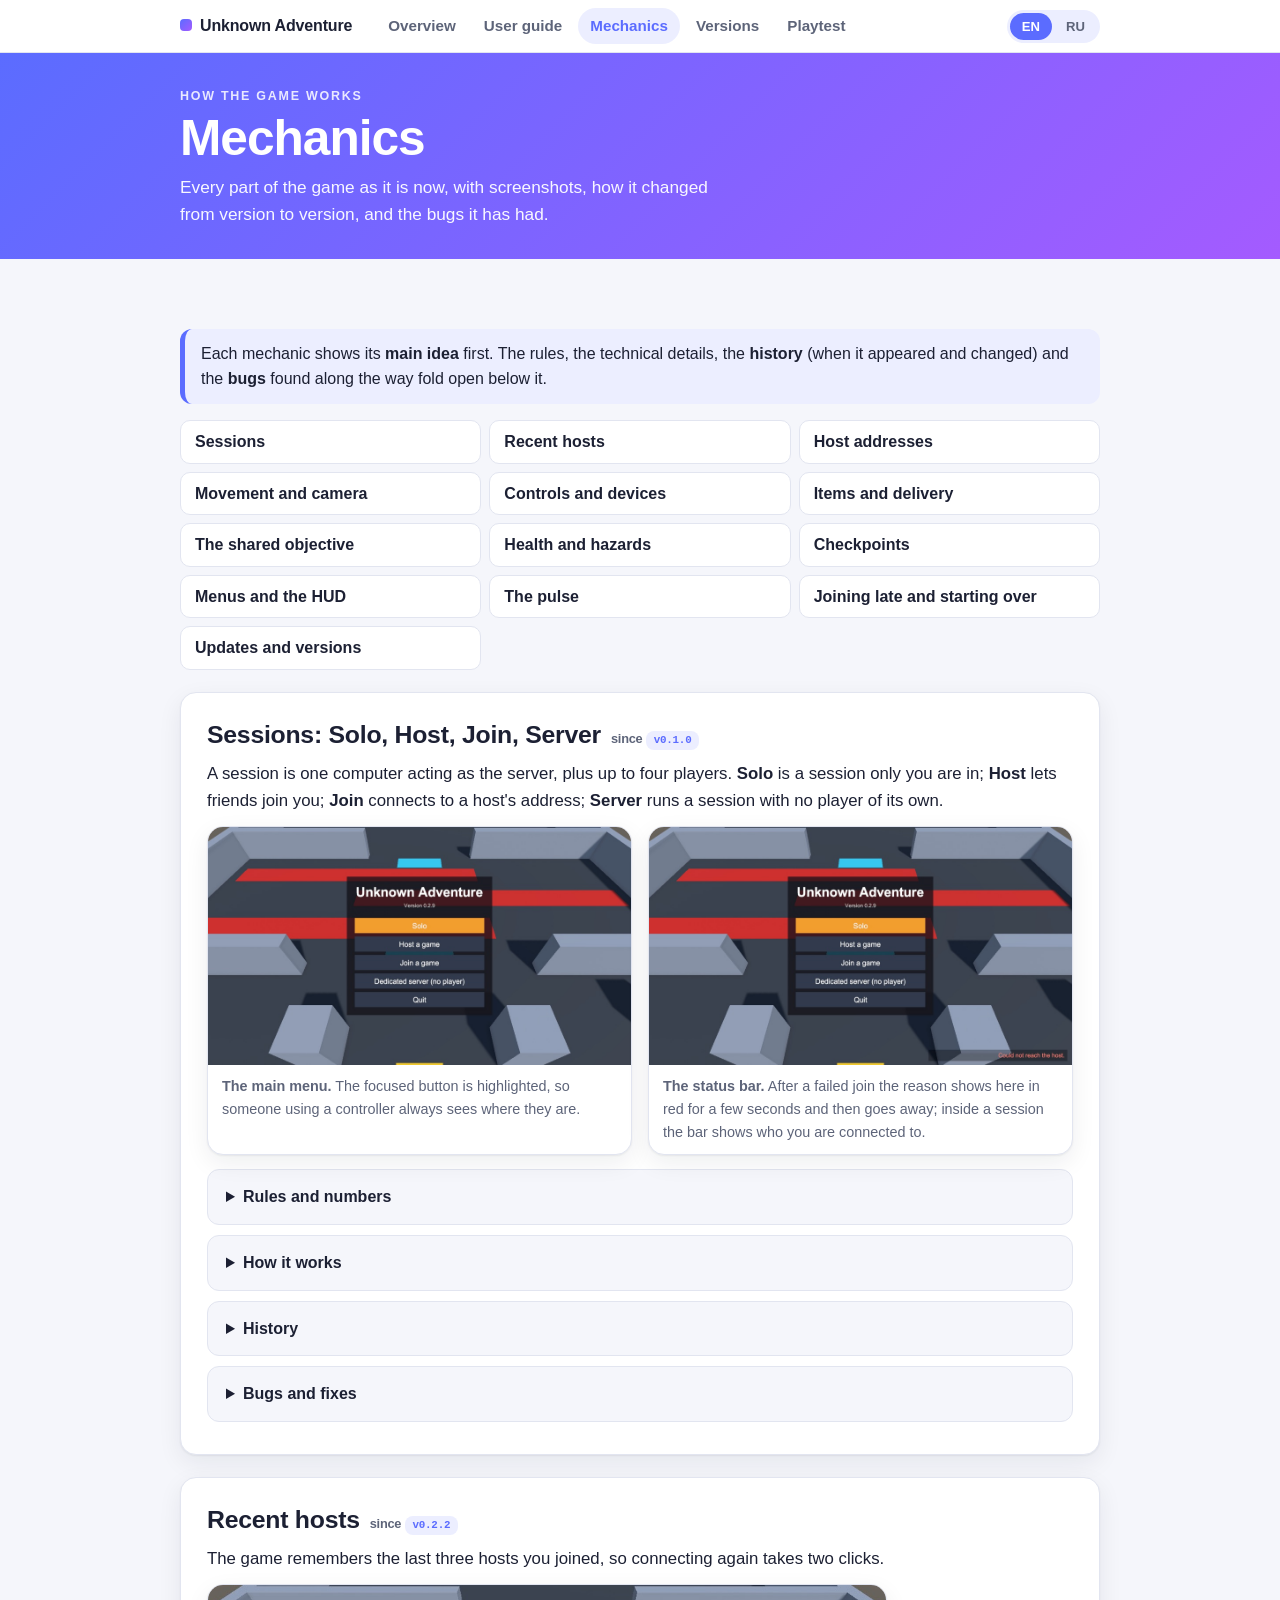
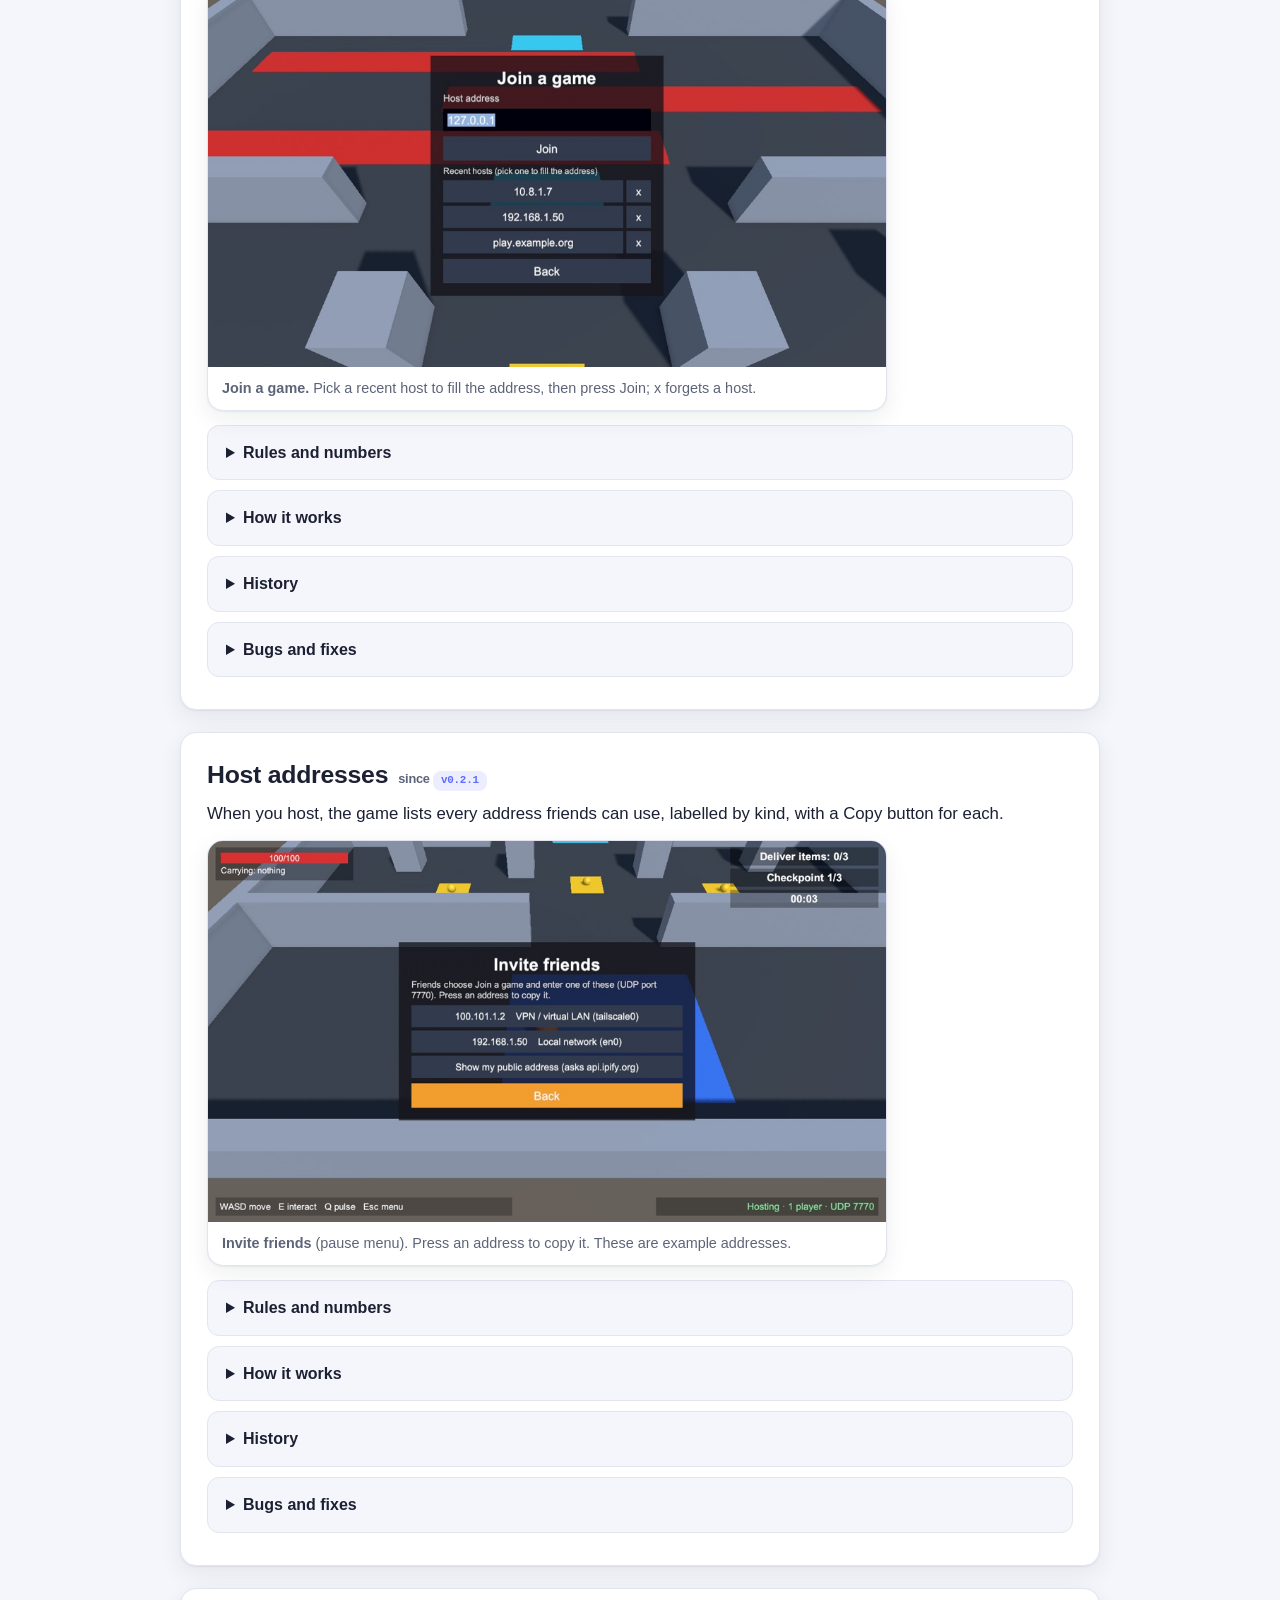
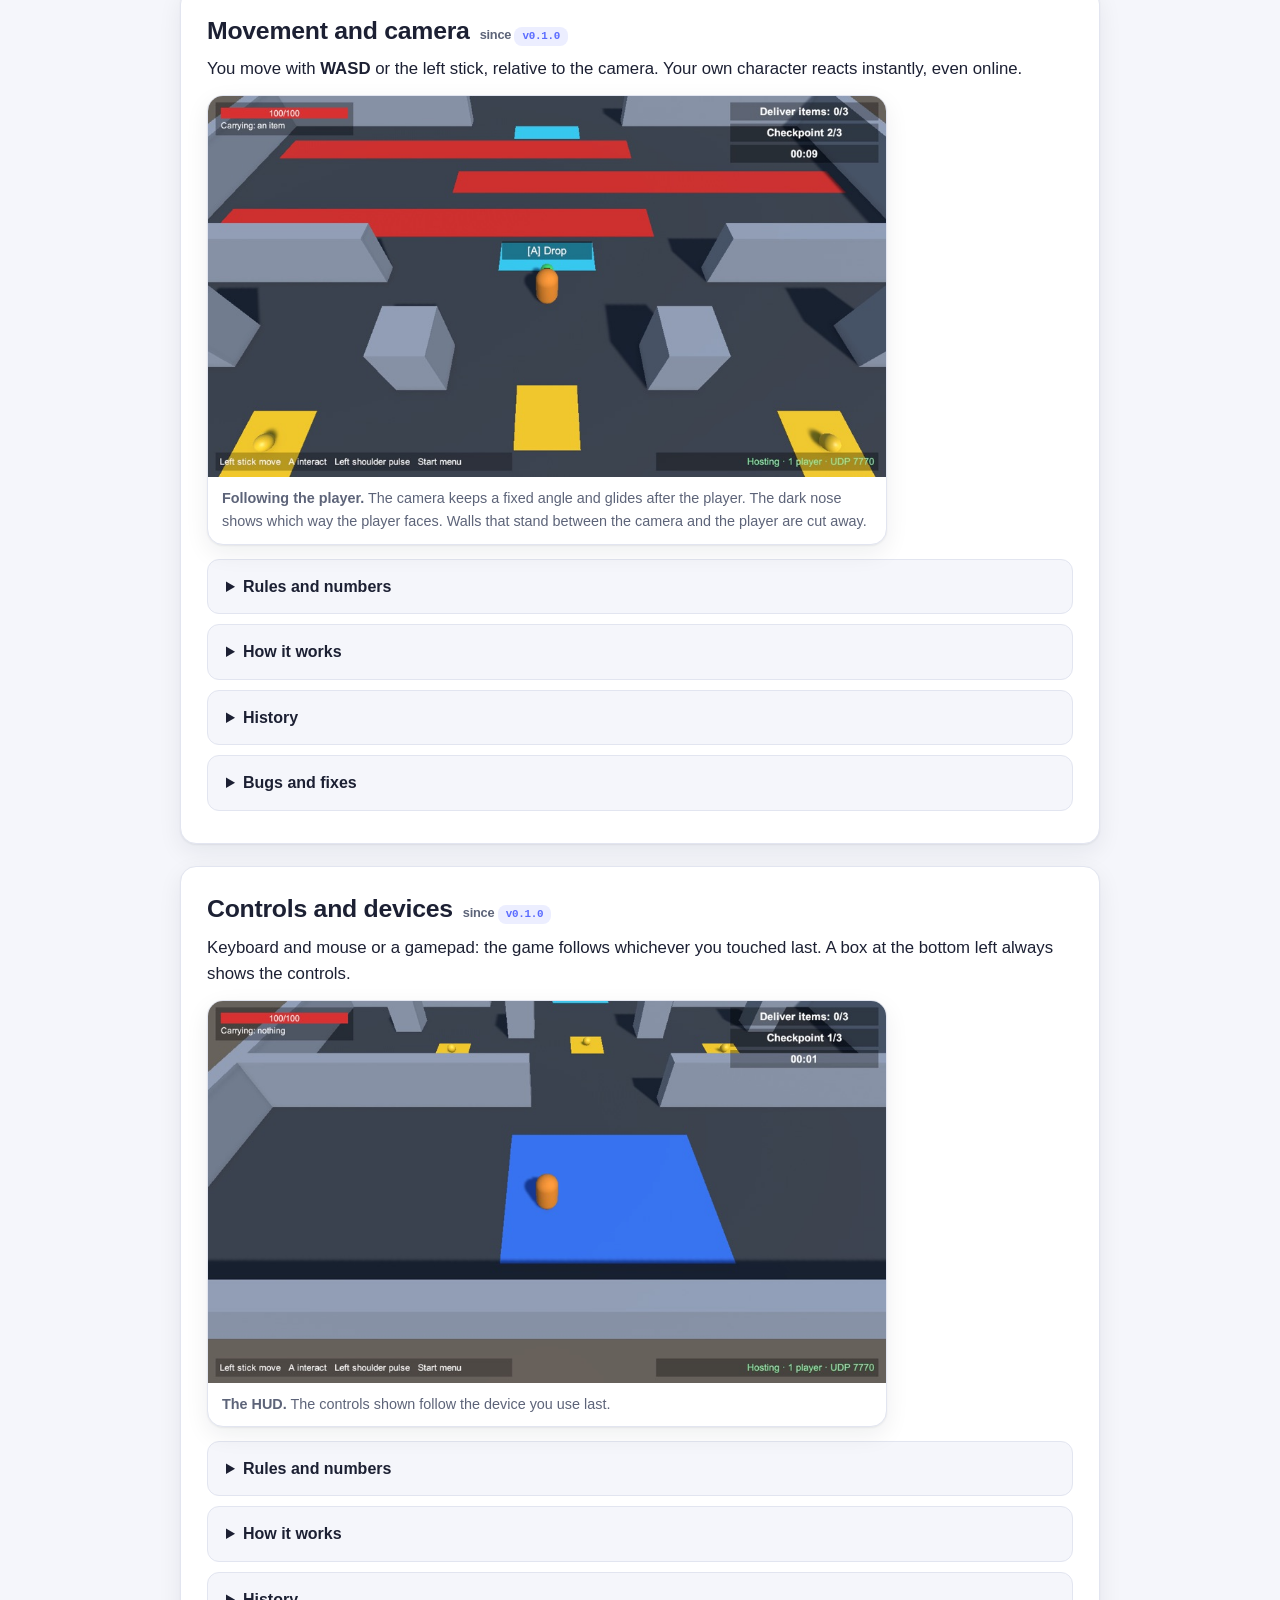
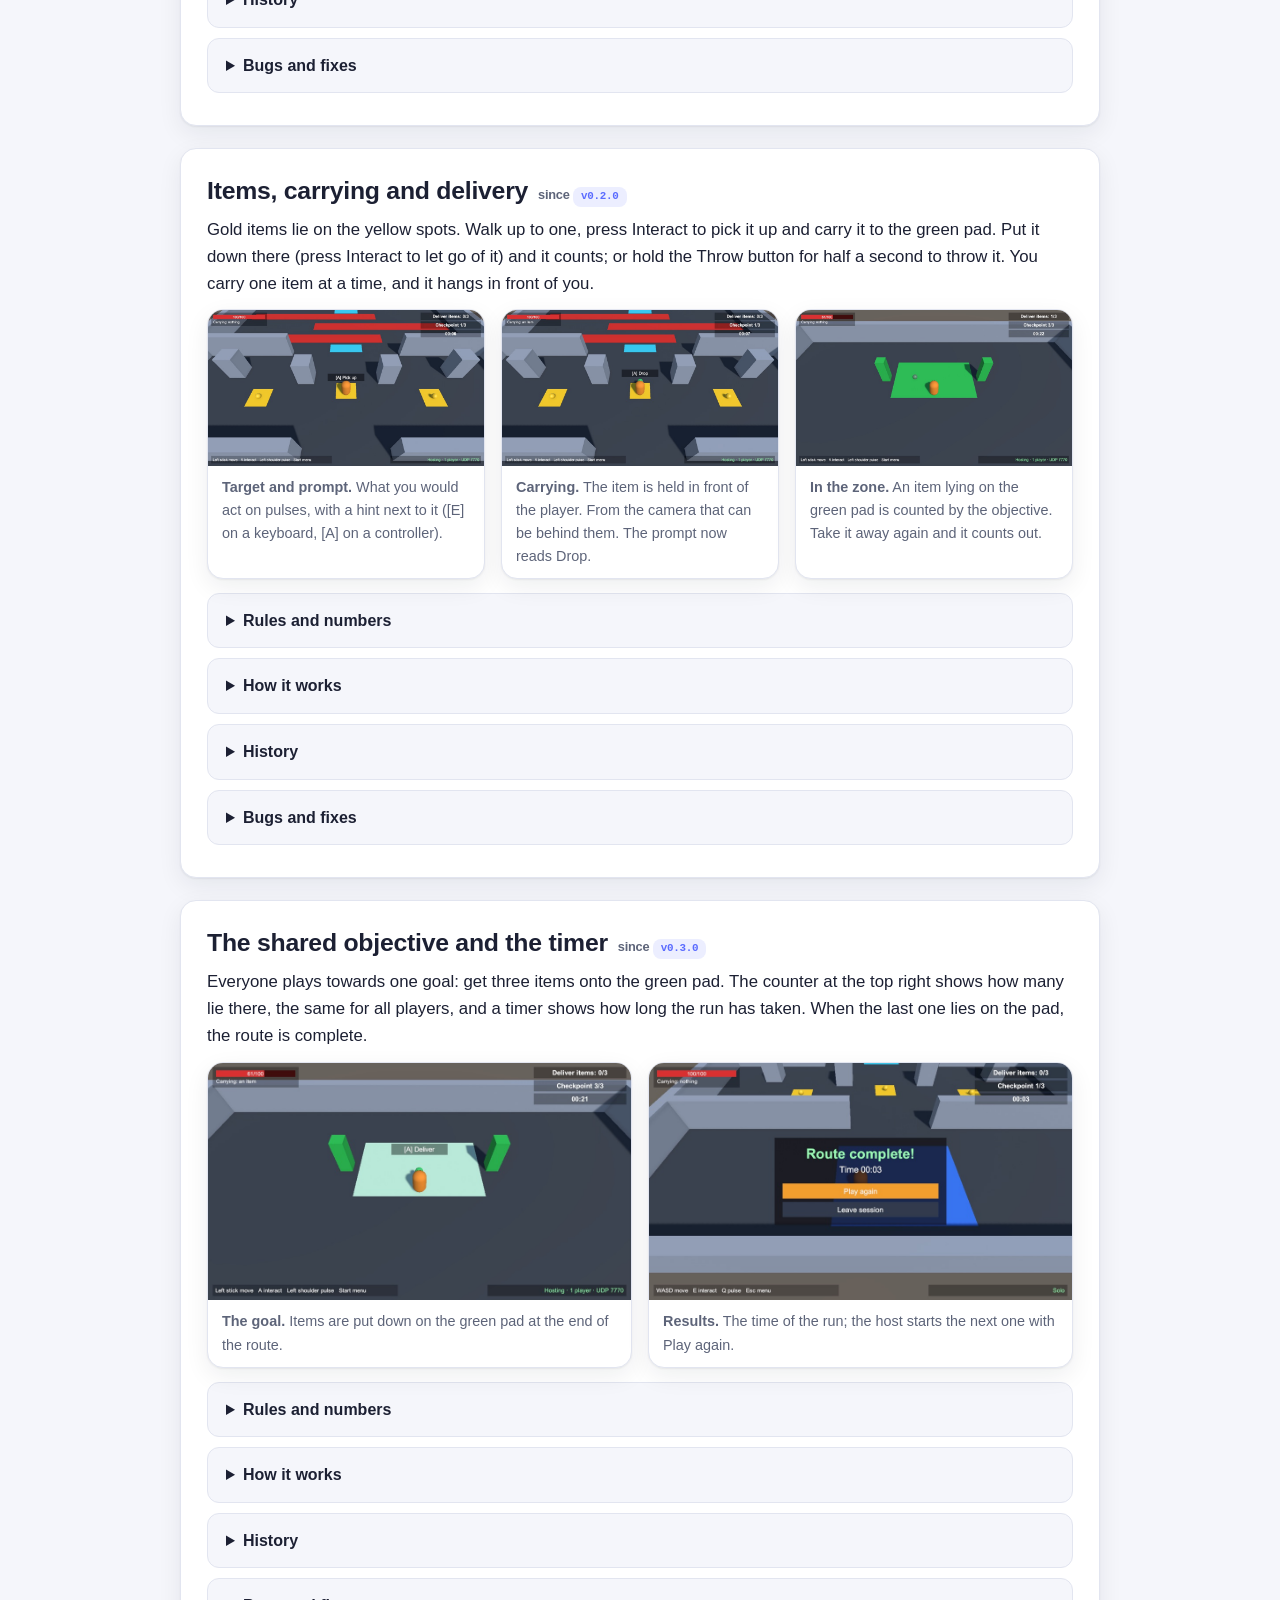
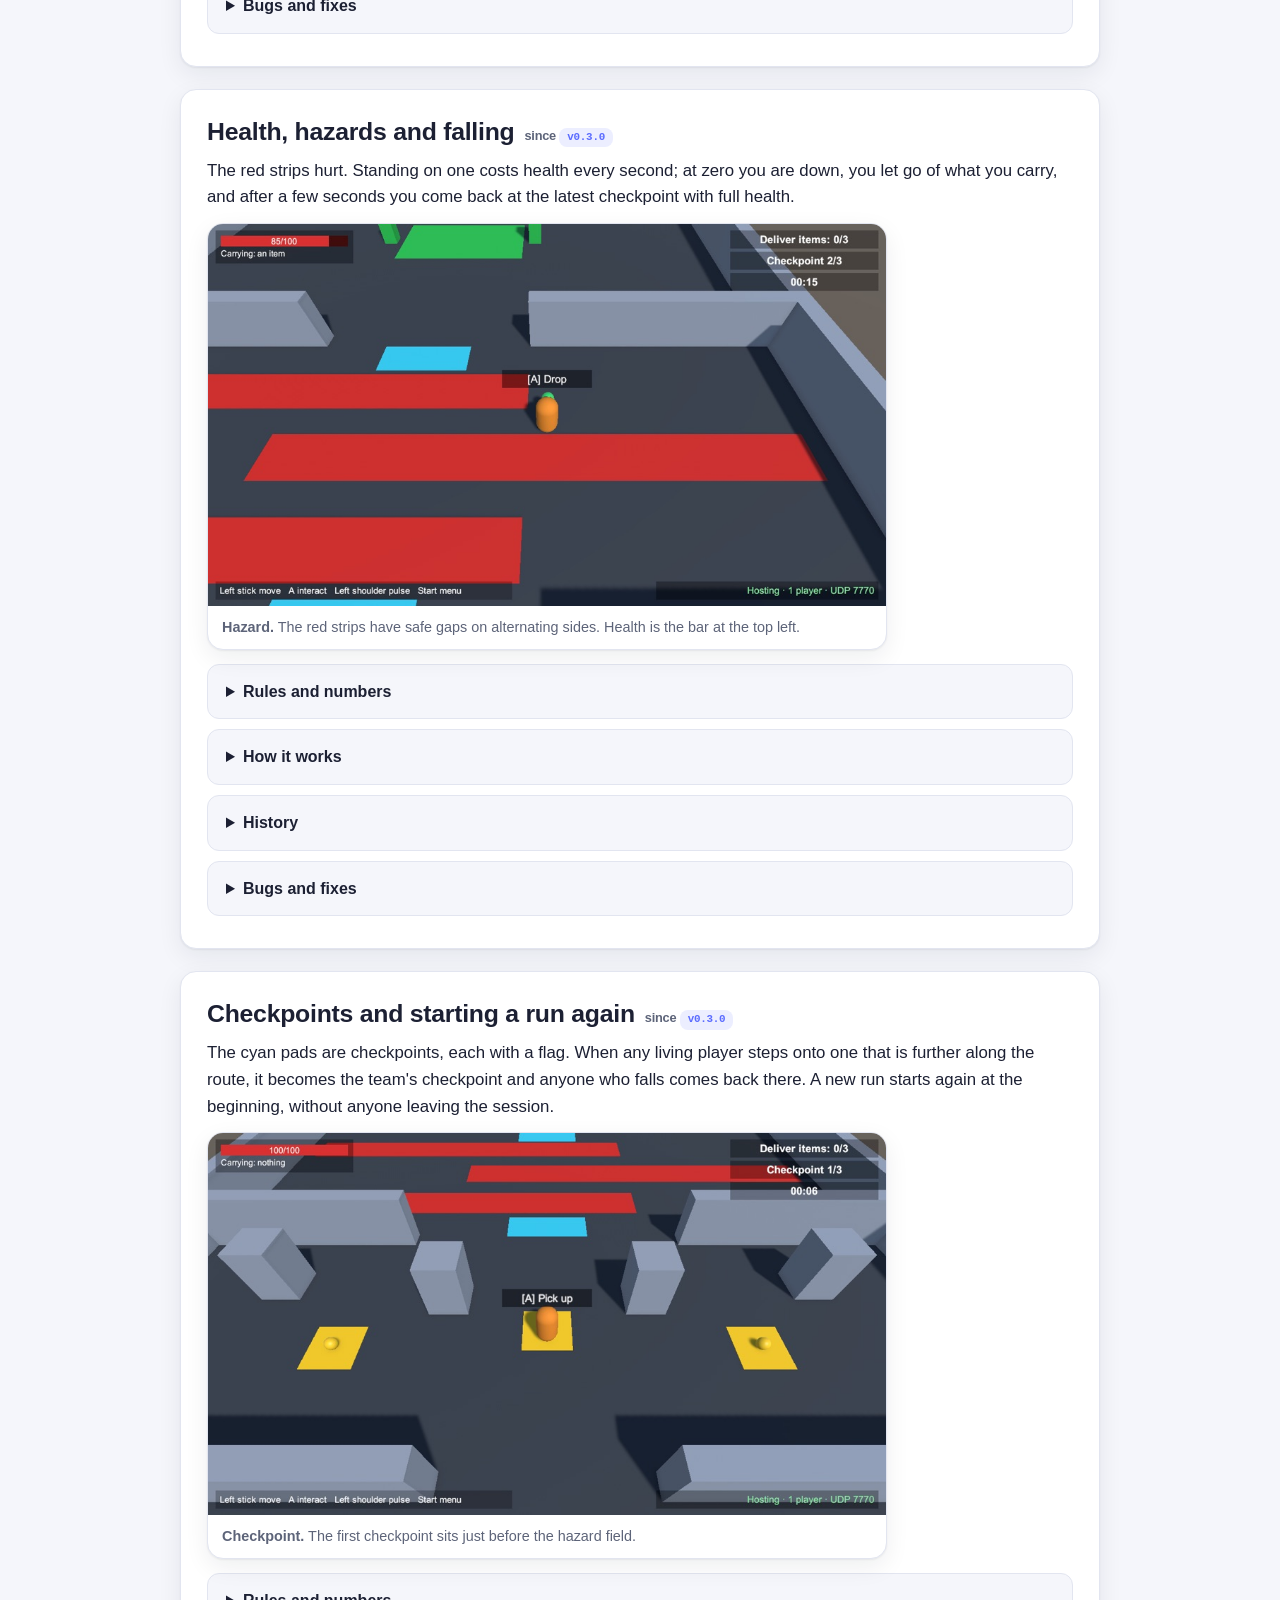
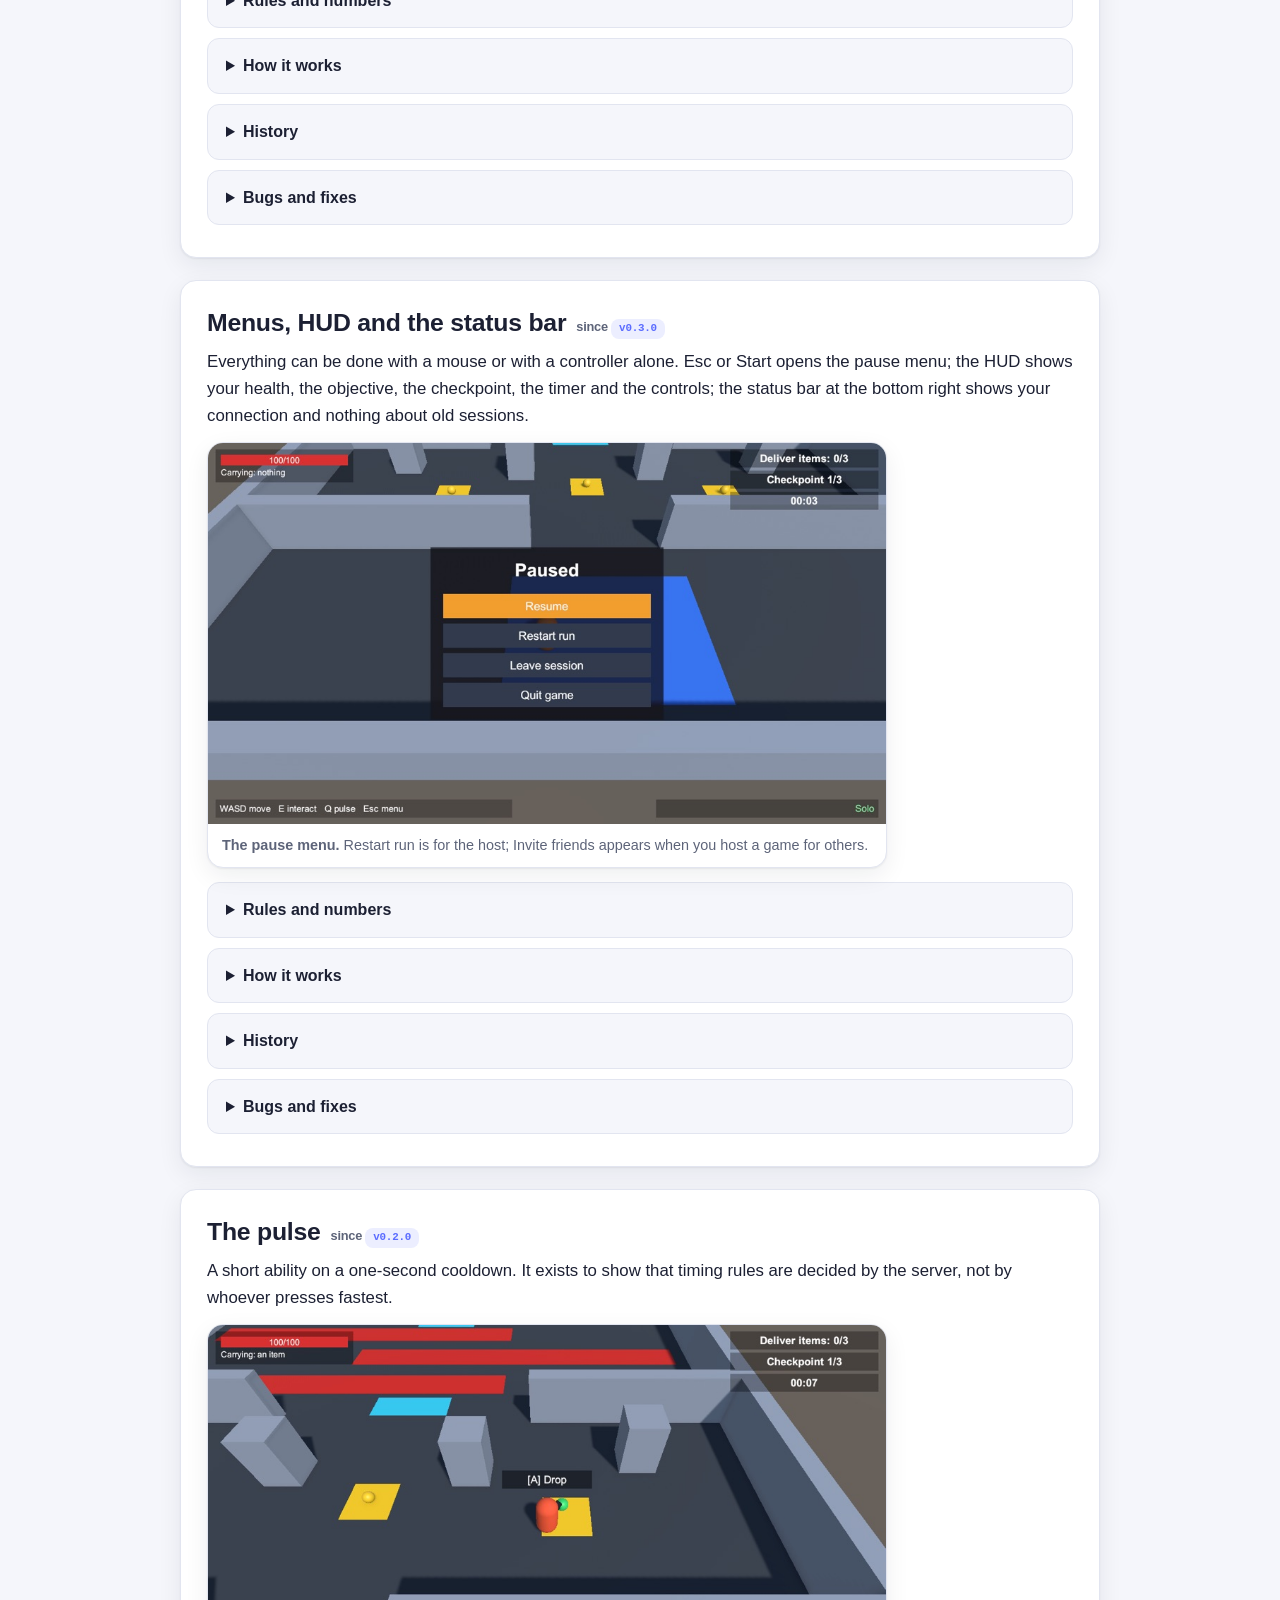
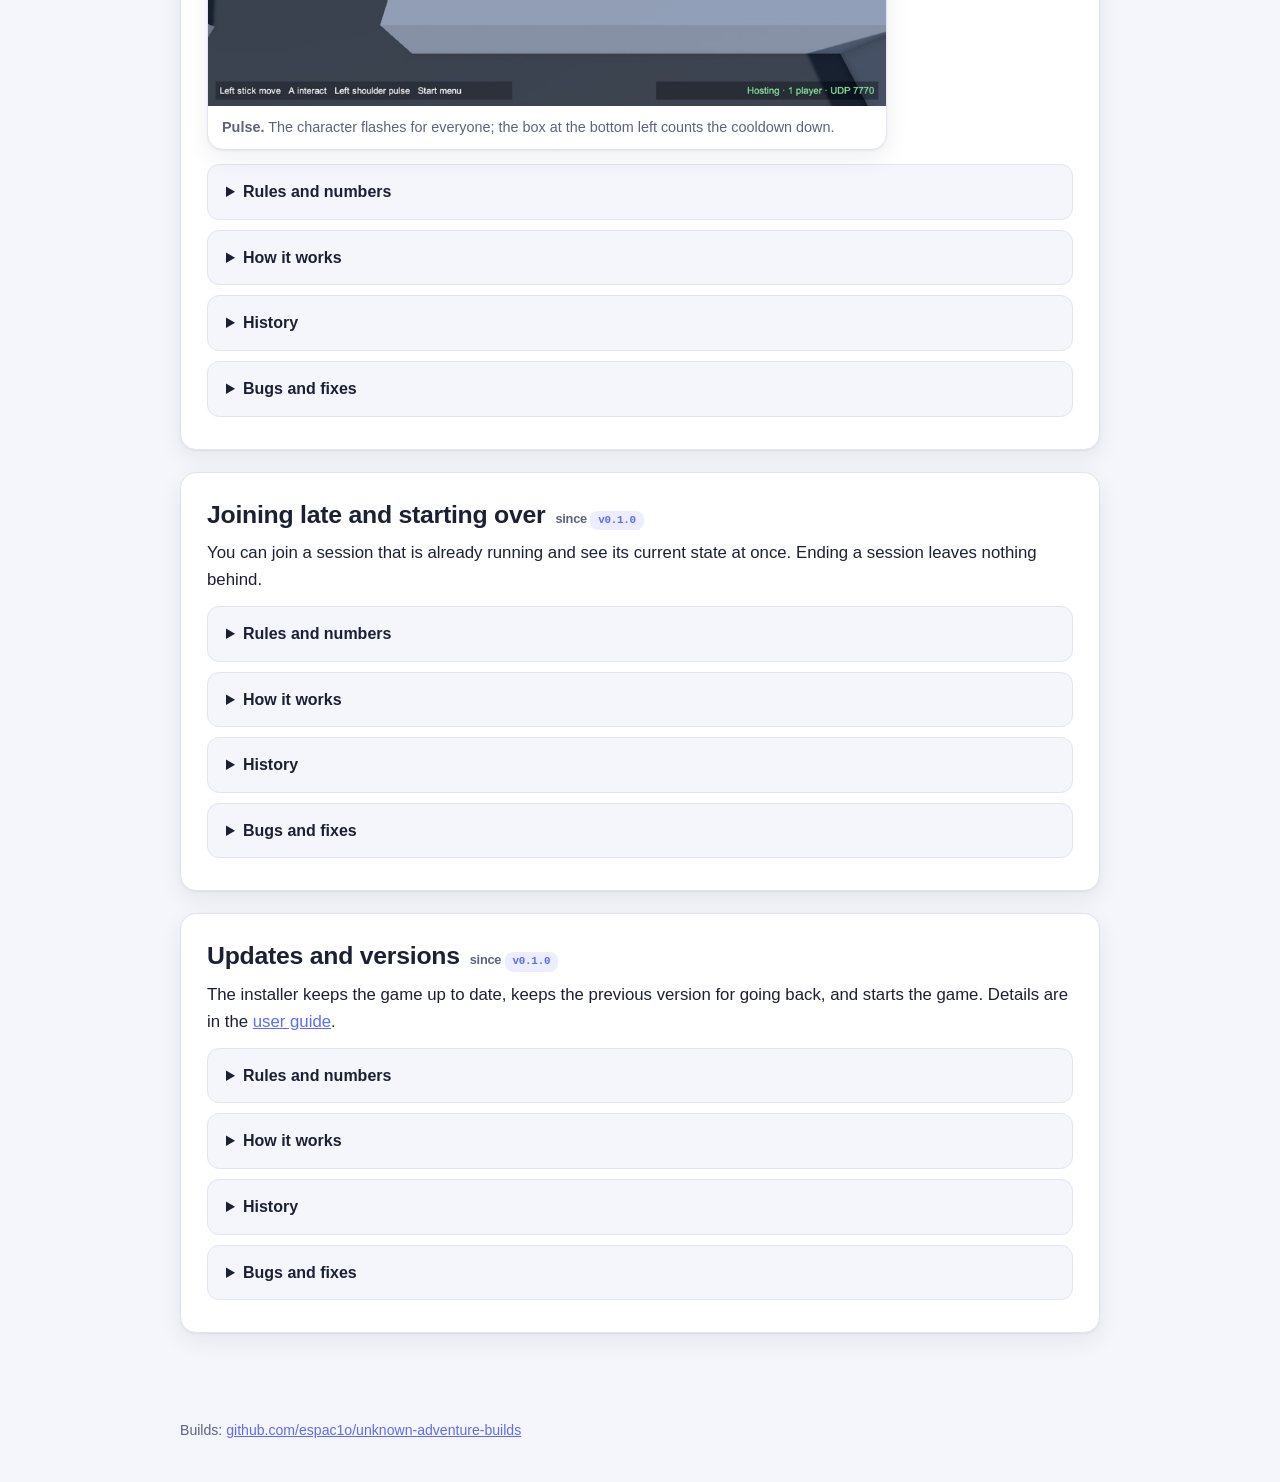
==== commit 4b1cedf3: "Update the site" ====
--- a/mechanics.html
+++ b/mechanics.html
@@ -34,8 +34,8 @@
   <section class="mech" id="recent"><h2><span data-i18n="recent_h">Recent hosts</span> <span class="since"><span data-i18n="since">since</span> <a class="tag" href="https://github.com/espac1o/unknown-adventure-builds/releases/tag/v0.2.2">v0.2.2</a></span></h2><p class="idea" data-i18n="recent_idea">The game remembers the last three hosts you joined, so connecting again takes two clicks.</p><div class="shots one"><figure><img data-i18n-alt="f_recent_alt" src="assets/img/join.jpg" alt="The join screen: an address field and three recent hosts, each with an x button"><figcaption data-i18n="f_recent_cap"><b>Join a game.</b> Pick a recent host to fill the address, then press Join; x forgets a host.</figcaption></figure></div><details><summary><span data-i18n="grp_rules">Rules and numbers</span></summary><div data-i18n="recent_rules"><ul><li>An address is saved only after you <b>connected</b> successfully.</li><li>Newest first, at most <b>three</b>; joining an old host again moves it to the top without a duplicate.</li><li>Clicking an entry only <b>fills the field</b>: you still press Join.</li><li>The <b>x</b> deletes an entry.</li><li>Only letters, digits and <code>. : - _</code> are accepted, so nothing odd is stored.</li><li>The list is stored on your device in the game's preferences. It survives updates and is never sent anywhere. Automated (headless) runs never save to it.</li></ul></div></details><details><summary><span data-i18n="grp_how">How it works</span></summary><div data-i18n="recent_how"><p>The list is plain logic in the <code>Net</code> library (<code>RecentHosts</code>), tested on its own: ordering, the limit of three, deleting, refusing odd text, and a save-and-load round trip. The game stores the text form in Unity's PlayerPrefs.</p></div></details><details><summary><span data-i18n="grp_history">History</span></summary><ul class="timeline"><li><a class="tag" href="https://github.com/espac1o/unknown-adventure-builds/releases/tag/v0.2.2">v0.2.2</a> <span class="date">2026-11-04</span> <span data-i18n="recent_h0">Added.</span></li><li><a class="tag" href="https://github.com/espac1o/unknown-adventure-builds/releases/tag/v0.3.0">v0.3.0</a> <span class="date">2026-11-03</span> <span data-i18n="recent_h1">The list moved to the new Join a game screen; pick a host to fill the address, x forgets it.</span></li></ul></details><details><summary><span data-i18n="grp_bugs">Bugs and fixes</span></summary><div data-i18n="recent_bugs"><p>No known problems.</p></div></details></section>
   <section class="mech" id="addresses"><h2><span data-i18n="addresses_h">Host addresses</span> <span class="since"><span data-i18n="since">since</span> <a class="tag" href="https://github.com/espac1o/unknown-adventure-builds/releases/tag/v0.2.1">v0.2.1</a></span></h2><p class="idea" data-i18n="addresses_idea">When you host, the game lists every address friends can use, labelled by kind, with a Copy button for each.</p><div class="shots one"><figure><img data-i18n-alt="f_addr_alt" src="assets/img/invite.jpg" alt="Invite friends: two example addresses, each a button that copies it, and the public-address button"><figcaption data-i18n="f_addr_cap"><b>Invite friends</b> (pause menu). Press an address to copy it. These are example addresses.</figcaption></figure></div><details><summary><span data-i18n="grp_rules">Rules and numbers</span></summary><div data-i18n="addresses_rules"><table class="rules"><tr><td>VPN / virtual LAN</td><td>Tailscale, ZeroTier, Hamachi, WireGuard. <b>Best for friends in different places.</b></td></tr><tr><td>Local network</td><td>Your home or office network: for people on the same Wi-Fi or cable.</td></tr><tr><td>Virtual machine or container</td><td>Shown for completeness; rarely useful to friends.</td></tr><tr><td>Public</td><td>An address assigned directly to this computer. Behind a normal router, use the button below.</td></tr></table><ul><li><b>Show my public address</b> asks api.ipify.org <b>only when you press it</b>, which tells that service your address.</li><li>A public address only works if your router <b>forwards UDP port 7770</b> to your computer. Behind a VPN or proxy it shows that service's address instead.</li><li>Only IPv4 addresses are shown; the list refreshes every 10 seconds.</li></ul></div></details><details><summary><span data-i18n="grp_how">How it works</span></summary><div data-i18n="addresses_how"><p>The game reads the computer's network interfaces and sorts each address by rules: private ranges (10/8, 172.16/12, 192.168/16) are local, 100.64/10 is the range Tailscale uses, interface names such as <i>tailscale</i>, <i>zt</i>, <i>wg</i>, <i>utun</i> mean VPN, names such as <i>docker</i> or <i>vmnet</i> mean virtual. Loopback, link-local and multicast addresses are never shown. 21 known cases are checked automatically, including the exact edges of each range.</p></div></details><details><summary><span data-i18n="grp_history">History</span></summary><ul class="timeline"><li><a class="tag" href="https://github.com/espac1o/unknown-adventure-builds/releases/tag/v0.2.1">v0.2.1</a> <span class="date">2026-11-03</span> <span data-i18n="addresses_h0">Added: the address list and the on-demand public lookup.</span></li><li><a class="tag" href="https://github.com/espac1o/unknown-adventure-builds/releases/tag/v0.2.2">v0.2.2</a> <span class="date">2026-11-04</span> <span data-i18n="addresses_h1">The list now folds away with the rest of the connection panel.</span></li><li><a class="tag" href="https://github.com/espac1o/unknown-adventure-builds/releases/tag/v0.3.0">v0.3.0</a> <span class="date">2026-11-03</span> <span data-i18n="addresses_h2">Moved to the pause menu as Invite friends: press an address to copy it.</span></li></ul></details><details><summary><span data-i18n="grp_bugs">Bugs and fixes</span></summary><div data-i18n="addresses_bugs"><div class="bug"><b class="status">Open</b> Labels for Steam Deck (<code>wlan0</code>) and Windows adapter names are based on naming conventions and have not been checked on those systems.</div></div></details></section>
   <section class="mech" id="movement"><h2><span data-i18n="movement_h">Movement and camera</span> <span class="since"><span data-i18n="since">since</span> <a class="tag" href="https://github.com/espac1o/unknown-adventure-builds/releases/tag/v0.1.0">v0.1.0</a></span></h2><p class="idea" data-i18n="movement_idea">You move with <b>WASD</b> or the left stick, relative to the camera. Your own character reacts instantly, even online.</p><div class="shots one"><figure><img data-i18n-alt="f_arena_alt" src="assets/img/checkpoint.jpg" alt="The player (orange, with a dark nose) walking up to a cyan checkpoint pad, seen from the fixed camera"><figcaption data-i18n="f_arena_cap"><b>Following the player.</b> The camera keeps a fixed angle and glides after the player. The dark nose shows which way the player faces. Walls that stand between the camera and the player are cut away.</figcaption></figure></div><details><summary><span data-i18n="grp_rules">Rules and numbers</span></summary><div data-i18n="movement_rules"><ul><li>&ldquo;Up&rdquo; on the screen is away from the camera, whatever direction the camera faces.</li><li>Diagonal movement is not faster than straight movement.</li><li>Walls and obstacles stop everyone at the same place.</li><li>Other players' characters are drawn where the server says they are.</li></ul></div></details><details><summary><span data-i18n="grp_how">How it works</span></summary><div data-i18n="movement_how"><p>Your computer moves your character at once (<i>prediction</i>), the server runs the same movement from your inputs and corrects you if the two ever disagree. Movement uses Unity's character controller driven by FishNet's prediction, ticking 30 times a second.</p><p>Tested: after settling, client and server positions agreed to 0.000 m on a clean network and with 100 ms latency and 5% packet loss, including walking into a wall and corrections pushed from the server.</p></div></details><details><summary><span data-i18n="grp_history">History</span></summary><ul class="timeline"><li><a class="tag" href="https://github.com/espac1o/unknown-adventure-builds/releases/tag/v0.1.0">v0.1.0</a> <span class="date">2026-11-03</span> <span data-i18n="movement_h0">Movement with prediction, the follow camera, obstacles.</span></li><li><a class="tag" href="https://github.com/espac1o/unknown-adventure-builds/releases/tag/v0.3.0">v0.3.0</a> <span class="date">2026-11-03</span> <span data-i18n="movement_h1">Units turn toward the way they move and show it with a dark nose; the camera glides after the player and cuts away walls in its way; the arena became the Courier Route level.</span></li><li><a class="tag" href="https://github.com/espac1o/unknown-adventure-builds/releases/tag/v0.3.1">v0.3.1</a> <span class="date">2026-11-04</span> <span data-i18n="movement_h2">The character and the camera move evenly between network ticks; the camera cuts away only walls clearly between it and the player, not walls beside or behind you.</span></li><li><a class="tag" href="https://github.com/espac1o/unknown-adventure-builds/releases/tag/v0.3.2">v0.3.2</a> <span class="date">2026-11-04</span> <span data-i18n="movement_h3">The character no longer trembles; it speeds up and slows down instead of starting and stopping at once; the camera follows like a spring, easing in and out; the hint stays steady; other players move more evenly.</span></li></ul></details><details><summary><span data-i18n="grp_bugs">Bugs and fixes</span></summary><div data-i18n="movement_bugs"><p>No known problems. The art is placeholder, and the character does not show which way it faces yet.</p></div></details></section>
-  <section class="mech" id="controls"><h2><span data-i18n="controls_h">Controls and devices</span> <span class="since"><span data-i18n="since">since</span> <a class="tag" href="https://github.com/espac1o/unknown-adventure-builds/releases/tag/v0.1.0">v0.1.0</a></span></h2><p class="idea" data-i18n="controls_idea">Keyboard and mouse or a gamepad: the game follows whichever you touched last. A box at the bottom left always shows the controls.</p><div class="shots one"><figure><img data-i18n-alt="f_info_alt" src="assets/img/level_start.jpg" alt="The HUD: health top left, objective, checkpoint and timer top right, the controls bottom left"><figcaption data-i18n="f_info_cap"><b>The HUD.</b> The controls shown follow the device you use last.</figcaption></figure></div><details><summary><span data-i18n="grp_rules">Rules and numbers</span></summary><div data-i18n="controls_rules"><table class="rules"><tr><td>Move</td><td><code>WASD</code> / left stick</td></tr><tr><td>Interact (pick up; tap to drop, hold to throw)</td><td><code>E</code> / gamepad <b>A</b></td></tr><tr><td>Pulse (1 s cooldown)</td><td><code>Q</code> / left shoulder</td></tr><tr><td>Pause menu</td><td><code>Esc</code> / gamepad <b>Start</b></td></tr></table><p>Sticks have a 20% dead zone. The start menu is clicked with a mouse (on a Steam Deck, use the touchscreen or trackpads).</p></div></details><details><summary><span data-i18n="grp_how">How it works</span></summary><div data-i18n="controls_how"><p>A small input layer turns every device into the same <i>intent</i>: where you want to move, where you aim and which buttons are held, all in world space. The game and the server only ever see intents, never keys, so bots and tests can play too. Aiming from the stick or the mouse exists but nothing uses it yet.</p></div></details><details><summary><span data-i18n="grp_history">History</span></summary><ul class="timeline"><li><a class="tag" href="https://github.com/espac1o/unknown-adventure-builds/releases/tag/v0.1.0">v0.1.0</a> <span class="date">2026-11-03</span> <span data-i18n="controls_h0">Keyboard, mouse and gamepad movement.</span></li><li><a class="tag" href="https://github.com/espac1o/unknown-adventure-builds/releases/tag/v0.2.0">v0.2.0</a> <span class="date">2026-11-03</span> <span data-i18n="controls_h1">E / A and Q / left shoulder added, with hints on screen.</span></li><li><a class="tag" href="https://github.com/espac1o/unknown-adventure-builds/releases/tag/v0.2.2">v0.2.2</a> <span class="date">2026-11-04</span> <span data-i18n="controls_h2">The hints moved to a box at the bottom left that is always visible, with the live state of the ball and the pulse.</span></li><li><a class="tag" href="https://github.com/espac1o/unknown-adventure-builds/releases/tag/v0.3.0">v0.3.0</a> <span class="date">2026-11-03</span> <span data-i18n="controls_h3">E / A now means Interact (pick up, drop); Esc / Start opens the pause menu; the hints follow the device you use; menus work with a controller.</span></li></ul></details><details><summary><span data-i18n="grp_bugs">Bugs and fixes</span></summary><div data-i18n="controls_bugs"><p>No known problems.</p></div></details></section>
-  <section class="mech" id="items"><h2><span data-i18n="items_h">Items, carrying and delivery</span> <span class="since"><span data-i18n="since">since</span> <a class="tag" href="https://github.com/espac1o/unknown-adventure-builds/releases/tag/v0.2.0">v0.2.0</a></span></h2><p class="idea" data-i18n="items_idea">Gold items lie on the yellow spots. Walk up to one, press Interact to pick it up and carry it to the green pad. Put it down there (a tap of Interact lets go of it) and it counts; hold Interact for half a second instead to throw it. You carry one item at a time, and it hangs in front of you.</p><div class="shots three"><figure><img data-i18n-alt="f_pick_alt" src="assets/img/pickup_room.jpg" alt="A player standing on a yellow item spot; the item pulses and the prompt reads Pick up"><figcaption data-i18n="f_pick_cap"><b>Target and prompt.</b> What you would act on pulses, with a hint next to it ([E] on a keyboard, [A] on a controller).</figcaption></figure><figure><img data-i18n-alt="f_carry_alt" src="assets/img/carrying.jpg" alt="The player carrying an item that hangs in front of them, which from the camera is behind them"><figcaption data-i18n="f_carry_cap"><b>Carrying.</b> The item is held in front of the player. From the camera that can be behind them. The prompt now reads Drop.</figcaption></figure><figure><img data-i18n-alt="f_deliver_alt" src="assets/img/delivered.jpg" alt="An item lying on the green pad, with the objective at 1/3 in the top right"><figcaption data-i18n="f_deliver_cap"><b>In the zone.</b> An item lying on the green pad is counted by the objective. Take it away again and it counts out.</figcaption></figure></div><details><summary><span data-i18n="grp_rules">Rules and numbers</span></summary><div data-i18n="items_rules"><ul><li><b>Target.</b> With a mouse, what the pointer is over, within reach; with a controller (or when the pointer is over nothing), the nearest thing in front of you, inside a cone of 70 degrees. Reach is <b>2 metres</b> from the middle of the item (the prompt shows a little inside that), and a wall in between blocks it. Only a free item is offered, and only when your hands are empty.</li><li><b>Interact.</b> With empty hands it picks up the target item. While carrying, a <b>tap</b> lets go of the item and holding it for <b>half a second</b> throws it about 6 metres the way you face. A throw needs <b>5 seconds</b> to recharge (the hint counts it down); while it recharges, holding only drops.</li><li><b>One at a time.</b> A second pickup with full hands is refused.</li><li>A carried item hangs <b>0.9 metres in front</b> of the player at chest height. A dropped or thrown item is a small ball: it falls, bounces and rolls to a stop, and one dropped while you walk keeps half your speed, so it rolls on.</li><li>Players walk through items; items can be picked up even from inside the green pad.</li><li>An item lying on the pad counts; a held one never does. A ball that leaves the map goes back to where it started.</li><li>A player who leaves, or dies, lets go of the item where they stand.</li></ul></div></details><details><summary><span data-i18n="grp_how">How it works</span></summary><div data-i18n="items_how"><p>Players only <i>ask</i>; the server decides. It keeps who holds each item and where each one rests, and every computer draws the items from that, so simultaneous requests for one item always produce exactly one holder and a drop looks the same for everyone. Which target is highlighted is worked out locally; what happens is decided by the server.</p></div></details><details><summary><span data-i18n="grp_history">History</span></summary><ul class="timeline"><li><a class="tag" href="https://github.com/espac1o/unknown-adventure-builds/releases/tag/v0.2.0">v0.2.0</a> <span class="date">2026-11-03</span> <span data-i18n="items_h0">Introduced as one shared gold ball: pick up, carry, drop; exactly one holder.</span></li><li><a class="tag" href="https://github.com/espac1o/unknown-adventure-builds/releases/tag/v0.2.2">v0.2.2</a> <span class="date">2026-11-03</span> <span data-i18n="items_h1">Fix: a dropped ball is drawn at the same place for everyone.</span></li><li><a class="tag" href="https://github.com/espac1o/unknown-adventure-builds/releases/tag/v0.3.0">v0.3.0</a> <span class="date">2026-11-03</span> <span data-i18n="items_h2">Three items, one carried at a time, target selection with a highlight and a prompt, the green delivery pad; items are held and dropped in front of the way the player faces.</span></li><li><a class="tag" href="https://github.com/espac1o/unknown-adventure-builds/releases/tag/v0.3.3">v0.3.3</a> <span class="date">2026-11-04</span> <span data-i18n="items_h3">The green pad is a zone that counts the items lying in it (no Deliver press, and an item can be taken out again); balls are physical and roll; a tap drops, holding half a second throws (5 s recharge); a ball that leaves the map goes back to its start.</span></li><li><a class="tag" href="https://github.com/espac1o/unknown-adventure-builds/releases/tag/v0.3.1">v0.3.1</a> <span class="date">2026-11-04</span> <span data-i18n="items_h4">The prompt appears only within the real pickup range; nothing can be picked up, delivered or dropped through a wall; the held item and the hint follow the smoothed character.</span></li></ul></details><details><summary><span data-i18n="grp_bugs">Bugs and fixes</span></summary><div data-i18n="items_bugs"><div class="bug fixed"><b class="status">Fixed in v0.2.2</b> <b>The dropped ball was in different places for different players.</b> After a drop, the player who had held the ball saw it underneath their own character, where the body hid it. Everyone else saw a gold ball hanging at head height, the spot where it had last been green. <i>Cause:</i> while the ball was held, each computer moved its own copy, but the ball had no shared position, and on a drop only the server's copy went to the ground. <i>Fix:</i> the resting position is now state the server decides and shares, and a dropped ball is placed on the ground a step toward the camera. A new test checks that every client draws the held and the dropped ball where the server has it. Reported by the project owner.</div></div></details></section>
+  <section class="mech" id="controls"><h2><span data-i18n="controls_h">Controls and devices</span> <span class="since"><span data-i18n="since">since</span> <a class="tag" href="https://github.com/espac1o/unknown-adventure-builds/releases/tag/v0.1.0">v0.1.0</a></span></h2><p class="idea" data-i18n="controls_idea">Keyboard and mouse or a gamepad: the game follows whichever you touched last. A box at the bottom left always shows the controls.</p><div class="shots one"><figure><img data-i18n-alt="f_info_alt" src="assets/img/level_start.jpg" alt="The HUD: health top left, objective, checkpoint and timer top right, the controls bottom left"><figcaption data-i18n="f_info_cap"><b>The HUD.</b> The controls shown follow the device you use last.</figcaption></figure></div><details><summary><span data-i18n="grp_rules">Rules and numbers</span></summary><div data-i18n="controls_rules"><table class="rules"><tr><td>Move</td><td><code>WASD</code> / left stick</td></tr><tr><td>Interact (pick up, drop)</td><td><code>E</code> / gamepad <b>A</b></td></tr><tr><td>Pulse (1 s cooldown)</td><td><code>Q</code> / left shoulder <b>LB</b></td></tr><tr><td>Throw (hold half a second; 5 s cooldown)</td><td><code>R</code> / right shoulder <b>RB</b></td></tr><tr><td>Pause menu</td><td><code>Esc</code> / gamepad <b>Start</b></td></tr></table><p>Sticks have a 20% dead zone. The start menu is clicked with a mouse (on a Steam Deck, use the touchscreen or trackpads).</p></div></details><details><summary><span data-i18n="grp_how">How it works</span></summary><div data-i18n="controls_how"><p>A small input layer turns every device into the same <i>intent</i>: where you want to move, where you aim and which buttons are held, all in world space. The game and the server only ever see intents, never keys, so bots and tests can play too. Aiming from the stick or the mouse exists but nothing uses it yet.</p></div></details><details><summary><span data-i18n="grp_history">History</span></summary><ul class="timeline"><li><a class="tag" href="https://github.com/espac1o/unknown-adventure-builds/releases/tag/v0.1.0">v0.1.0</a> <span class="date">2026-11-03</span> <span data-i18n="controls_h0">Keyboard, mouse and gamepad movement.</span></li><li><a class="tag" href="https://github.com/espac1o/unknown-adventure-builds/releases/tag/v0.2.0">v0.2.0</a> <span class="date">2026-11-03</span> <span data-i18n="controls_h1">E / A and Q / left shoulder added, with hints on screen.</span></li><li><a class="tag" href="https://github.com/espac1o/unknown-adventure-builds/releases/tag/v0.2.2">v0.2.2</a> <span class="date">2026-11-04</span> <span data-i18n="controls_h2">The hints moved to a box at the bottom left that is always visible, with the live state of the ball and the pulse.</span></li><li><a class="tag" href="https://github.com/espac1o/unknown-adventure-builds/releases/tag/v0.3.0">v0.3.0</a> <span class="date">2026-11-03</span> <span data-i18n="controls_h3">E / A now means Interact (pick up, drop); Esc / Start opens the pause menu; the hints follow the device you use; menus work with a controller.</span></li></ul></details><details><summary><span data-i18n="grp_bugs">Bugs and fixes</span></summary><div data-i18n="controls_bugs"><p>No known problems.</p></div></details></section>
+  <section class="mech" id="items"><h2><span data-i18n="items_h">Items, carrying and delivery</span> <span class="since"><span data-i18n="since">since</span> <a class="tag" href="https://github.com/espac1o/unknown-adventure-builds/releases/tag/v0.2.0">v0.2.0</a></span></h2><p class="idea" data-i18n="items_idea">Gold items lie on the yellow spots. Walk up to one, press Interact to pick it up and carry it to the green pad. Put it down there (press Interact to let go of it) and it counts; or hold the Throw button for half a second to throw it. You carry one item at a time, and it hangs in front of you.</p><div class="shots three"><figure><img data-i18n-alt="f_pick_alt" src="assets/img/pickup_room.jpg" alt="A player standing on a yellow item spot; the item pulses and the prompt reads Pick up"><figcaption data-i18n="f_pick_cap"><b>Target and prompt.</b> What you would act on pulses, with a hint next to it ([E] on a keyboard, [A] on a controller).</figcaption></figure><figure><img data-i18n-alt="f_carry_alt" src="assets/img/carrying.jpg" alt="The player carrying an item that hangs in front of them, which from the camera is behind them"><figcaption data-i18n="f_carry_cap"><b>Carrying.</b> The item is held in front of the player. From the camera that can be behind them. The prompt now reads Drop.</figcaption></figure><figure><img data-i18n-alt="f_deliver_alt" src="assets/img/delivered.jpg" alt="An item lying on the green pad, with the objective at 1/3 in the top right"><figcaption data-i18n="f_deliver_cap"><b>In the zone.</b> An item lying on the green pad is counted by the objective. Take it away again and it counts out.</figcaption></figure></div><details><summary><span data-i18n="grp_rules">Rules and numbers</span></summary><div data-i18n="items_rules"><ul><li><b>Target.</b> With a mouse, what the pointer is over, within reach; with a controller (or when the pointer is over nothing), the nearest thing in front of you, inside a cone of 70 degrees. Reach is <b>2 metres</b> from the middle of the item (the prompt shows a little inside that), and a wall in between blocks it. Only a free item is offered, and only when your hands are empty.</li><li><b>Interact.</b> With empty hands it picks up the target item. While carrying, a press lets go of the item.</li><li><b>Throw.</b> A skill of its own on <b>R</b> / <b>RB</b>, with a channel: hold the button for <b>half a second</b> (a radial fills on the skill, which reads Throwing) and the ball flies about 6 metres the way you face. Let go earlier and nothing happens; dropping the ball or going down cancels it. The throw then needs <b>5 seconds</b> to recharge (the skill shows a sweep and the seconds left); while it recharges, holding does nothing.</li><li><b>Skills.</b> They sit at the bottom left, each with its name and the button under it; a Drop rectangle appears while you carry a ball.</li><li><b>One at a time.</b> A second pickup with full hands is refused.</li><li>A carried item hangs <b>0.9 metres in front</b> of the player at chest height. A dropped or thrown item is a small ball: it falls, bounces and rolls to a stop, and one dropped while you walk keeps half your speed, so it rolls on.</li><li>Players walk through items; items can be picked up even from inside the green pad.</li><li>An item lying on the pad counts; a held one never does. A ball that leaves the map goes back to where it started.</li><li>A player who leaves, or dies, lets go of the item where they stand.</li></ul></div></details><details><summary><span data-i18n="grp_how">How it works</span></summary><div data-i18n="items_how"><p>Players only <i>ask</i>; the server decides. It keeps who holds each item and where each one rests, and every computer draws the items from that, so simultaneous requests for one item always produce exactly one holder and a drop looks the same for everyone. Which target is highlighted is worked out locally; what happens is decided by the server.</p></div></details><details><summary><span data-i18n="grp_history">History</span></summary><ul class="timeline"><li><a class="tag" href="https://github.com/espac1o/unknown-adventure-builds/releases/tag/v0.2.0">v0.2.0</a> <span class="date">2026-11-03</span> <span data-i18n="items_h0">Introduced as one shared gold ball: pick up, carry, drop; exactly one holder.</span></li><li><a class="tag" href="https://github.com/espac1o/unknown-adventure-builds/releases/tag/v0.2.2">v0.2.2</a> <span class="date">2026-11-03</span> <span data-i18n="items_h1">Fix: a dropped ball is drawn at the same place for everyone.</span></li><li><a class="tag" href="https://github.com/espac1o/unknown-adventure-builds/releases/tag/v0.3.0">v0.3.0</a> <span class="date">2026-11-03</span> <span data-i18n="items_h2">Three items, one carried at a time, target selection with a highlight and a prompt, the green delivery pad; items are held and dropped in front of the way the player faces.</span></li><li><a class="tag" href="https://github.com/espac1o/unknown-adventure-builds/releases/tag/v0.3.3">v0.3.3</a> <span class="date">2026-11-04</span> <span data-i18n="items_h3">The green pad is a zone that counts the items lying in it (no Deliver press, and an item can be taken out again); balls are physical and roll; a tap drops, holding half a second throws (5 s recharge); a ball that leaves the map goes back to its start.</span></li><li><a class="tag" href="https://github.com/espac1o/unknown-adventure-builds/releases/tag/v0.3.4">v0.3.4</a> <span class="date">2026-11-04</span> <span data-i18n="items_h4">Throwing is a channelled skill on its own button (R / RB): hold half a second, let go earlier and nothing happens. A skill bar at the bottom left shows each skill with its button, a radial sweep with seconds while it recharges and a radial progress while it is channelled; Drop shows there too. The controls strip is gone.</span></li><li><a class="tag" href="https://github.com/espac1o/unknown-adventure-builds/releases/tag/v0.3.1">v0.3.1</a> <span class="date">2026-11-04</span> <span data-i18n="items_h5">The prompt appears only within the real pickup range; nothing can be picked up, delivered or dropped through a wall; the held item and the hint follow the smoothed character.</span></li></ul></details><details><summary><span data-i18n="grp_bugs">Bugs and fixes</span></summary><div data-i18n="items_bugs"><div class="bug fixed"><b class="status">Fixed in v0.2.2</b> <b>The dropped ball was in different places for different players.</b> After a drop, the player who had held the ball saw it underneath their own character, where the body hid it. Everyone else saw a gold ball hanging at head height, the spot where it had last been green. <i>Cause:</i> while the ball was held, each computer moved its own copy, but the ball had no shared position, and on a drop only the server's copy went to the ground. <i>Fix:</i> the resting position is now state the server decides and shares, and a dropped ball is placed on the ground a step toward the camera. A new test checks that every client draws the held and the dropped ball where the server has it. Reported by the project owner.</div></div></details></section>
   <section class="mech" id="objective"><h2><span data-i18n="objective_h">The shared objective and the timer</span> <span class="since"><span data-i18n="since">since</span> <a class="tag" href="https://github.com/espac1o/unknown-adventure-builds/releases/tag/v0.3.0">v0.3.0</a></span></h2><p class="idea" data-i18n="objective_idea">Everyone plays towards one goal: get three items onto the green pad. The counter at the top right shows how many lie there, the same for all players, and a timer shows how long the run has taken. When the last one lies on the pad, the route is complete.</p><div class="shots"><figure><img data-i18n-alt="f_goal_alt" src="assets/img/goal.jpg" alt="The goal area with its green pad and the two posts at the end of the route"><figcaption data-i18n="f_goal_cap"><b>The goal.</b> Items are put down on the green pad at the end of the route.</figcaption></figure><figure><img data-i18n-alt="f_results_alt" src="assets/img/results.jpg" alt="The results screen: Route complete, the time, Play again and Leave session"><figcaption data-i18n="f_results_cap"><b>Results.</b> The time of the run; the host starts the next one with Play again.</figcaption></figure></div><details><summary><span data-i18n="grp_rules">Rules and numbers</span></summary><div data-i18n="objective_rules"><ul><li>The objective needs as many items on the pad as there are items (three); taking one off lowers the count until the run is finished, then the result stays.</li><li>The counter is the same for every player, also for someone who joins during the run.</li><li>The timer starts with the run, stops when the objective is complete and starts again with every new run.</li><li>On completion everyone sees the results screen. <b>Play again</b> is for the host; the others wait for them or leave.</li></ul></div></details><details><summary><span data-i18n="grp_how">How it works</span></summary><div data-i18n="objective_how"><p>The server keeps the objective (how many are needed, how many are done) and every computer draws it. The pad is a zone the server checks every physics step: an item that lies in it counts, one taken out counts out. The run finishes once, and the timer counts server ticks so every player sees the same time.</p></div></details><details><summary><span data-i18n="grp_history">History</span></summary><ul class="timeline"><li><a class="tag" href="https://github.com/espac1o/unknown-adventure-builds/releases/tag/v0.3.0">v0.3.0</a> <span class="date">2026-11-03</span> <span data-i18n="objective_h0">Introduced: the shared objective, the run timer and the results screen.</span></li></ul></details><details><summary><span data-i18n="grp_bugs">Bugs and fixes</span></summary><div data-i18n="objective_bugs"><div class="bug"><b class="status">Open</b> Nothing is kept after a run: no best time and no history of runs.</div></div></details></section>
   <section class="mech" id="hazards"><h2><span data-i18n="hazards_h">Health, hazards and falling</span> <span class="since"><span data-i18n="since">since</span> <a class="tag" href="https://github.com/espac1o/unknown-adventure-builds/releases/tag/v0.3.0">v0.3.0</a></span></h2><p class="idea" data-i18n="hazards_idea">The red strips hurt. Standing on one costs health every second; at zero you are down, you let go of what you carry, and after a few seconds you come back at the latest checkpoint with full health.</p><div class="shots one"><figure><img data-i18n-alt="f_hazard_alt" src="assets/img/hazard.jpg" alt="The player carrying an item after crossing a red hazard strip, with health at 85 out of 100"><figcaption data-i18n="f_hazard_cap"><b>Hazard.</b> The red strips have safe gaps on alternating sides. Health is the bar at the top left.</figcaption></figure></div><details><summary><span data-i18n="grp_rules">Rules and numbers</span></summary><div data-i18n="hazards_rules"><ul><li>Health is 100. A hazard costs <b>25 a second</b> (a first guess for the playtest), and stops the moment you step off it.</li><li>When you are down you cannot move or pick things up, you have no interaction target, and you are drawn grey. The screen says how long until you are back.</li><li>You come back after <b>3 seconds</b> at full health on a spawn point of the team's checkpoint, the one with the most room around it.</li><li>What you carried is dropped where you fell and can be picked up by anyone.</li></ul></div></details><details><summary><span data-i18n="grp_how">How it works</span></summary><div data-i18n="hazards_how"><p>The server owns health. Hazards, death and respawn are all decided there and copied to every player, so everyone sees the same moment of falling and returning. A dead unit's input is ignored on the player's own computer and again on the server.</p></div></details><details><summary><span data-i18n="grp_history">History</span></summary><ul class="timeline"><li><a class="tag" href="https://github.com/espac1o/unknown-adventure-builds/releases/tag/v0.3.0">v0.3.0</a> <span class="date">2026-11-03</span> <span data-i18n="hazards_h0">Introduced: health, hazards, falling, dropping what you carry, and coming back at a checkpoint.</span></li></ul></details><details><summary><span data-i18n="grp_bugs">Bugs and fixes</span></summary><div data-i18n="hazards_bugs"><div class="bug"><b class="status">Open</b> The damage rate and the three-second wait are first guesses; the playtest will say whether falling feels fair. Items that lie on a hazard are not affected by it.</div></div></details></section>
   <section class="mech" id="checkpoints"><h2><span data-i18n="checkpoints_h">Checkpoints and starting a run again</span> <span class="since"><span data-i18n="since">since</span> <a class="tag" href="https://github.com/espac1o/unknown-adventure-builds/releases/tag/v0.3.0">v0.3.0</a></span></h2><p class="idea" data-i18n="checkpoints_idea">The cyan pads are checkpoints, each with a flag. When any living player steps onto one that is further along the route, it becomes the team's checkpoint and anyone who falls comes back there. A new run starts again at the beginning, without anyone leaving the session.</p><div class="shots one"><figure><img data-i18n-alt="f_check_alt" src="assets/img/pickup_room.jpg" alt="The pickup room with the first checkpoint pad (cyan) at the far end"><figcaption data-i18n="f_check_cap"><b>Checkpoint.</b> The first checkpoint sits just before the hazard field.</figcaption></figure></div><details><summary><span data-i18n="grp_rules">Rules and numbers</span></summary><div data-i18n="checkpoints_rules"><ul><li>The route has three: the start and two more. The top right shows which one the team is at (for example Checkpoint 2/3).</li><li>It is reached by stepping onto its marked pad (not by being near it); progress only moves forward. A grey flag, low, means it is still ahead; a green flag, raised, with a bright border, is where the dead come back; a dark green one has been passed.</li><li><b>Restart run</b> (pause menu, host only) or <b>Play again</b> (results) starts a new run: items go back, the objective, timer and checkpoint reset, everyone returns to the start with full health.</li></ul></div></details><details><summary><span data-i18n="grp_how">How it works</span></summary><div data-i18n="checkpoints_how"><p>The server keeps how far the team has got and which spawn points are in use; a new run first returns to the start checkpoint and then puts players there. Three runs in a row, with restarts between them, are part of the automatic tests.</p></div></details><details><summary><span data-i18n="grp_history">History</span></summary><ul class="timeline"><li><a class="tag" href="https://github.com/espac1o/unknown-adventure-builds/releases/tag/v0.3.0">v0.3.0</a> <span class="date">2026-11-03</span> <span data-i18n="checkpoints_h0">Introduced: checkpoints and starting a run again.</span></li><li><a class="tag" href="https://github.com/espac1o/unknown-adventure-builds/releases/tag/v0.3.3">v0.3.3</a> <span class="date">2026-11-04</span> <span data-i18n="checkpoints_h1">A checkpoint is reached by stepping onto its marked pad, and each one has a flag and a border: grey and low ahead, green and raised when active, dark green once passed.</span></li></ul></details><details><summary><span data-i18n="grp_bugs">Bugs and fixes</span></summary><div data-i18n="checkpoints_bugs"><p>No known problems.</p></div></details></section>
@@ -102,7 +102,7 @@
     f_info_cap: `<b>Интерфейс.</b> Подсказки по управлению зависят от того устройства, которым вы пользовались последним.`,
     controls_h: `Управление и устройства`,
     controls_idea: `Клавиатура и мышь или геймпад: игра следует за тем устройством, которого вы коснулись последним. Блок внизу слева всегда показывает управление.`,
-    controls_rules: `<table class="rules"><tr><td>Движение</td><td><code>WASD</code> / левый стик</td></tr><tr><td>Взаимодействие (взять; нажатие — бросить, удержание — метнуть)</td><td><code>E</code> / кнопка <b>A</b> геймпада</td></tr><tr><td>Импульс (перезарядка 1 с)</td><td><code>Q</code> / левый бампер</td></tr><tr><td>Меню паузы</td><td><code>Esc</code> / <b>Start</b> на геймпаде</td></tr></table><p>У стиков мёртвая зона 20%. Стартовое меню нажимается мышью (на Steam Deck — сенсорным экраном или трекпадами).</p>`,
+    controls_rules: `<table class="rules"><tr><td>Движение</td><td><code>WASD</code> / левый стик</td></tr><tr><td>Взаимодействие (взять, бросить)</td><td><code>E</code> / кнопка <b>A</b> геймпада</td></tr><tr><td>Импульс (перезарядка 1 с)</td><td><code>Q</code> / левый бампер <b>LB</b></td></tr><tr><td>Бросок (удержание полсекунды; перезарядка 5 с)</td><td><code>R</code> / правый бампер <b>RB</b></td></tr><tr><td>Меню паузы</td><td><code>Esc</code> / <b>Start</b> на геймпаде</td></tr></table><p>У стиков мёртвая зона 20%. Стартовое меню нажимается мышью (на Steam Deck — сенсорным экраном или трекпадами).</p>`,
     controls_how: `<p>Небольшой слой ввода превращает любое устройство в одно и то же <i>намерение</i>: куда вы хотите идти, куда целитесь и какие кнопки зажаты, — всё в мировых координатах. Игра и сервер видят только намерения, а не клавиши, поэтому играть могут и боты с тестами. Прицеливание стиком или мышью есть, но пока не используется.</p>`,
     controls_h0: `Движение с клавиатуры, мыши и геймпада.`,
     controls_h1: `Добавлены E / A и Q / левый бампер, подсказки на экране.`,
@@ -116,14 +116,15 @@
     f_deliver_alt: `Предмет на зелёной площадке, цель в правом верхнем углу: 1/3`,
     f_deliver_cap: `<b>В зоне.</b> Предмет, лежащий на зелёной площадке, засчитывается целью. Заберите его, и он перестанет считаться.`,
     items_h: `Предметы, ноши и сдача`,
-    items_idea: `Золотые предметы лежат на жёлтых площадках. Подойдите к предмету, нажмите «взаимодействие», чтобы взять его, и отнесите на зелёную площадку. Положите его там (короткое нажатие отпускает предмет), и он засчитается; если вместо этого удерживать кнопку полсекунды, предмет полетит. Вы несёте один предмет за раз, он висит перед вами.`,
-    items_rules: `<ul><li><b>Цель.</b> С мышью — то, на что наведён указатель, в пределах досягаемости; с геймпадом (или когда указатель ни на чём) — ближайшее перед вами в конусе 70 градусов. Досягаемость — <b>2 метра</b> от центра предмета (подсказка появляется чуть ближе), а стена между вами блокирует взаимодействие. Предлагается только свободный предмет и только при пустых руках.</li><li><b>Взаимодействие.</b> С пустыми руками берёт предмет-цель. Пока вы что-то несёте, <b>короткое нажатие</b> отпускает предмет, а удержание в <b>полсекунды</b> бросает его примерно на 6 метров туда, куда вы смотрите. Броску нужно <b>5 секунд</b> на перезарядку (подсказка ведёт отсчёт); пока он перезаряжается, удержание просто роняет предмет.</li><li><b>По одному.</b> Второй предмет при полных руках взять нельзя.</li><li>Несомый предмет висит в <b>0,9 метра перед</b> игроком на высоте груди. Брошенный или упавший предмет — маленький шар: он падает, подпрыгивает и катится до остановки; если уронить его на ходу, он сохраняет половину вашей скорости и катится дальше.</li><li>Игроки проходят сквозь предметы; предмет можно взять и с зелёной площадки.</li><li>Предмет, лежащий на площадке, засчитывается; предмет в руках — никогда. Шар, покинувший карту, возвращается на своё место.</li><li>Игрок, который уходит или погибает, отпускает предмет там, где стоит.</li></ul>`,
+    items_idea: `Золотые предметы лежат на жёлтых площадках. Подойдите к предмету, нажмите «взаимодействие», чтобы взять его, и отнесите на зелёную площадку. Положите его там (нажмите «взаимодействие», чтобы отпустить предмет), и он засчитается; или удерживайте кнопку броска полсекунды, и предмет полетит. Вы несёте один предмет за раз, он висит перед вами.`,
+    items_rules: `<ul><li><b>Цель.</b> С мышью — то, на что наведён указатель, в пределах досягаемости; с геймпадом (или когда указатель ни на чём) — ближайшее перед вами в конусе 70 градусов. Досягаемость — <b>2 метра</b> от центра предмета (подсказка появляется чуть ближе), а стена между вами блокирует взаимодействие. Предлагается только свободный предмет и только при пустых руках.</li><li><b>Взаимодействие.</b> С пустыми руками берёт предмет-цель. Пока вы что-то несёте, нажатие отпускает предмет.</li><li><b>Бросок.</b> Отдельный навык на <b>R</b> / <b>RB</b> с накоплением: удерживайте кнопку <b>полсекунды</b> (на навыке заполняется круг, надпись «Throwing»), и шар летит примерно на 6 метров туда, куда вы смотрите. Отпустите раньше — ничего не произойдёт; если уронить шар или упасть, бросок отменяется. Затем броску нужно <b>5 секунд</b> на перезарядку (на навыке видны затемнение и оставшиеся секунды); пока он перезаряжается, удержание ничего не делает.</li><li><b>Навыки.</b> Они внизу слева, у каждого название и под ним кнопка; пока вы несёте шар, появляется прямоугольник «Drop».</li><li><b>По одному.</b> Второй предмет при полных руках взять нельзя.</li><li>Несомый предмет висит в <b>0,9 метра перед</b> игроком на высоте груди. Брошенный или упавший предмет — маленький шар: он падает, подпрыгивает и катится до остановки; если уронить его на ходу, он сохраняет половину вашей скорости и катится дальше.</li><li>Игроки проходят сквозь предметы; предмет можно взять и с зелёной площадки.</li><li>Предмет, лежащий на площадке, засчитывается; предмет в руках — никогда. Шар, покинувший карту, возвращается на своё место.</li><li>Игрок, который уходит или погибает, отпускает предмет там, где стоит.</li></ul>`,
     items_how: `<p>Игроки только <i>просят</i>, решает сервер. Он хранит, кто держит каждый предмет и где он лежит, и все компьютеры рисуют предметы по этим данным, поэтому одновременные запросы на один предмет всегда дают ровно одного владельца, а бросок выглядит одинаково для всех. Какая цель подсвечена, считается локально; что произойдёт, решает сервер.</p>`,
     items_h0: `Появился как один общий золотой шар: взять, нести, бросить; ровно один владелец.`,
     items_h1: `Исправление: брошенный шар рисуется в одном и том же месте у всех.`,
     items_h2: `Три предмета, по одному за раз, выбор цели с подсветкой и подсказкой, зелёная площадка сдачи; предметы держат и бросают перед тем, куда смотрит игрок.`,
     items_h3: `Зелёная площадка стала зоной, которая считает лежащие в ней предметы (без нажатия «сдать», предмет можно забрать обратно); шары стали физическими и катятся; нажатие роняет, удержание полсекунды бросает (перезарядка 5 с); шар, покинувший карту, возвращается на место.`,
-    items_h4: `Подсказка появляется только в реальной дальности подбора; через стену нельзя ни взять, ни сдать, ни бросить предмет; предмет в руках и подсказка следуют за сглаженным персонажем.`,
+    items_h4: `Бросок стал навыком с накоплением на отдельной кнопке (R / RB): удерживайте полсекунды, отпустите раньше — ничего не произойдёт. Панель навыков внизу слева показывает каждый навык с кнопкой, круговое затемнение с секундами при перезарядке и круговой прогресс при накоплении; там же «Drop». Полоса с подсказками по управлению убрана.`,
+    items_h5: `Подсказка появляется только в реальной дальности подбора; через стену нельзя ни взять, ни сдать, ни бросить предмет; предмет в руках и подсказка следуют за сглаженным персонажем.`,
     items_bugs: `<div class="bug fixed"><b class="status">Исправлено в v0.2.2</b> <b>Брошенный шар оказывался в разных местах у разных игроков.</b> После броска игрок, державший шар, видел его под собственным персонажем, где тело его закрывало. Все остальные видели золотой шар на высоте головы — там, где он в последний раз был зелёным. <i>Причина:</i> пока шар держали, каждый компьютер двигал свою копию, но у шара не было общего положения, а при броске на землю опускалась только копия сервера. <i>Исправление:</i> место, где лежит шар, теперь состояние, которое решает и рассылает сервер, а брошенный шар ставится на землю на шаг к камере. Новый тест проверяет, что каждый клиент рисует удерживаемый и брошенный шар там, где он у сервера. Сообщил владелец проекта.</div>`,
     f_goal_alt: `Зона цели с зелёной площадкой и двумя столбами в конце маршрута`,
     f_goal_cap: `<b>Цель.</b> Предметы кладут на зелёную площадку в конце маршрута.`,
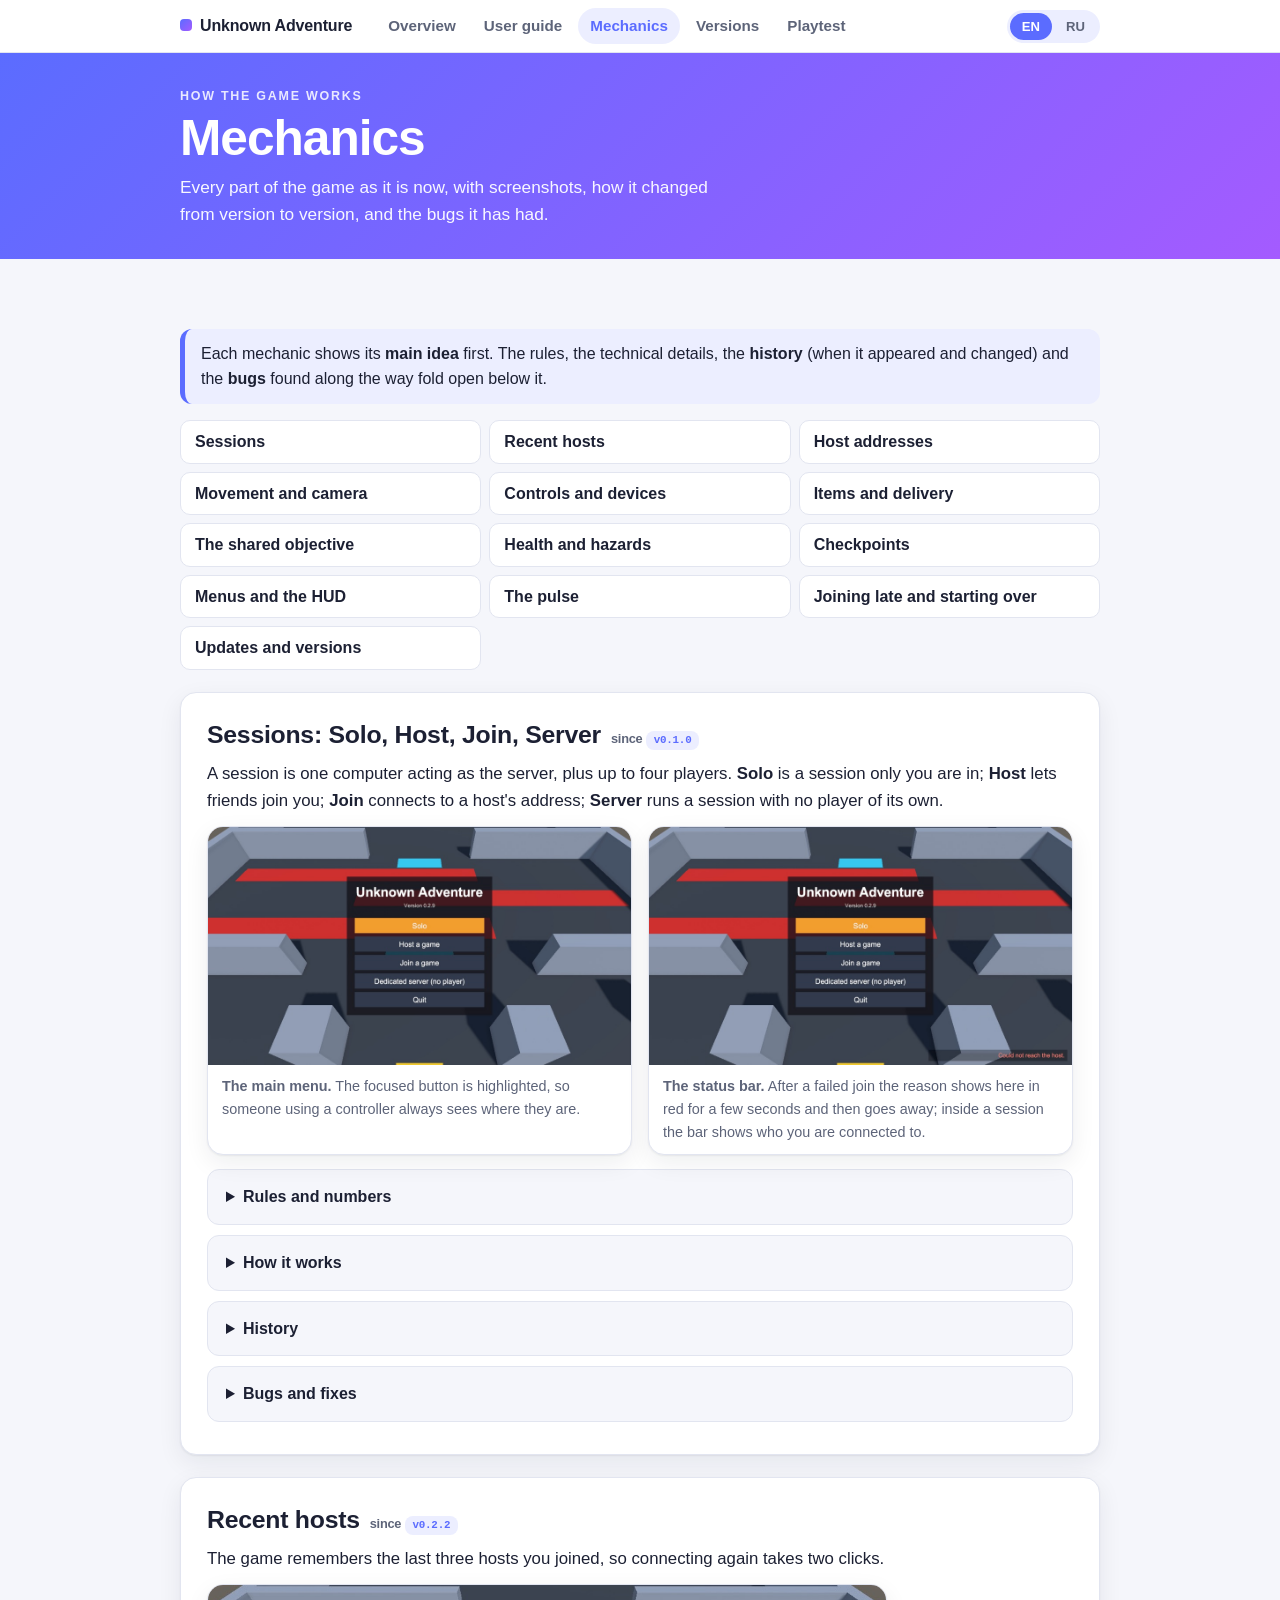
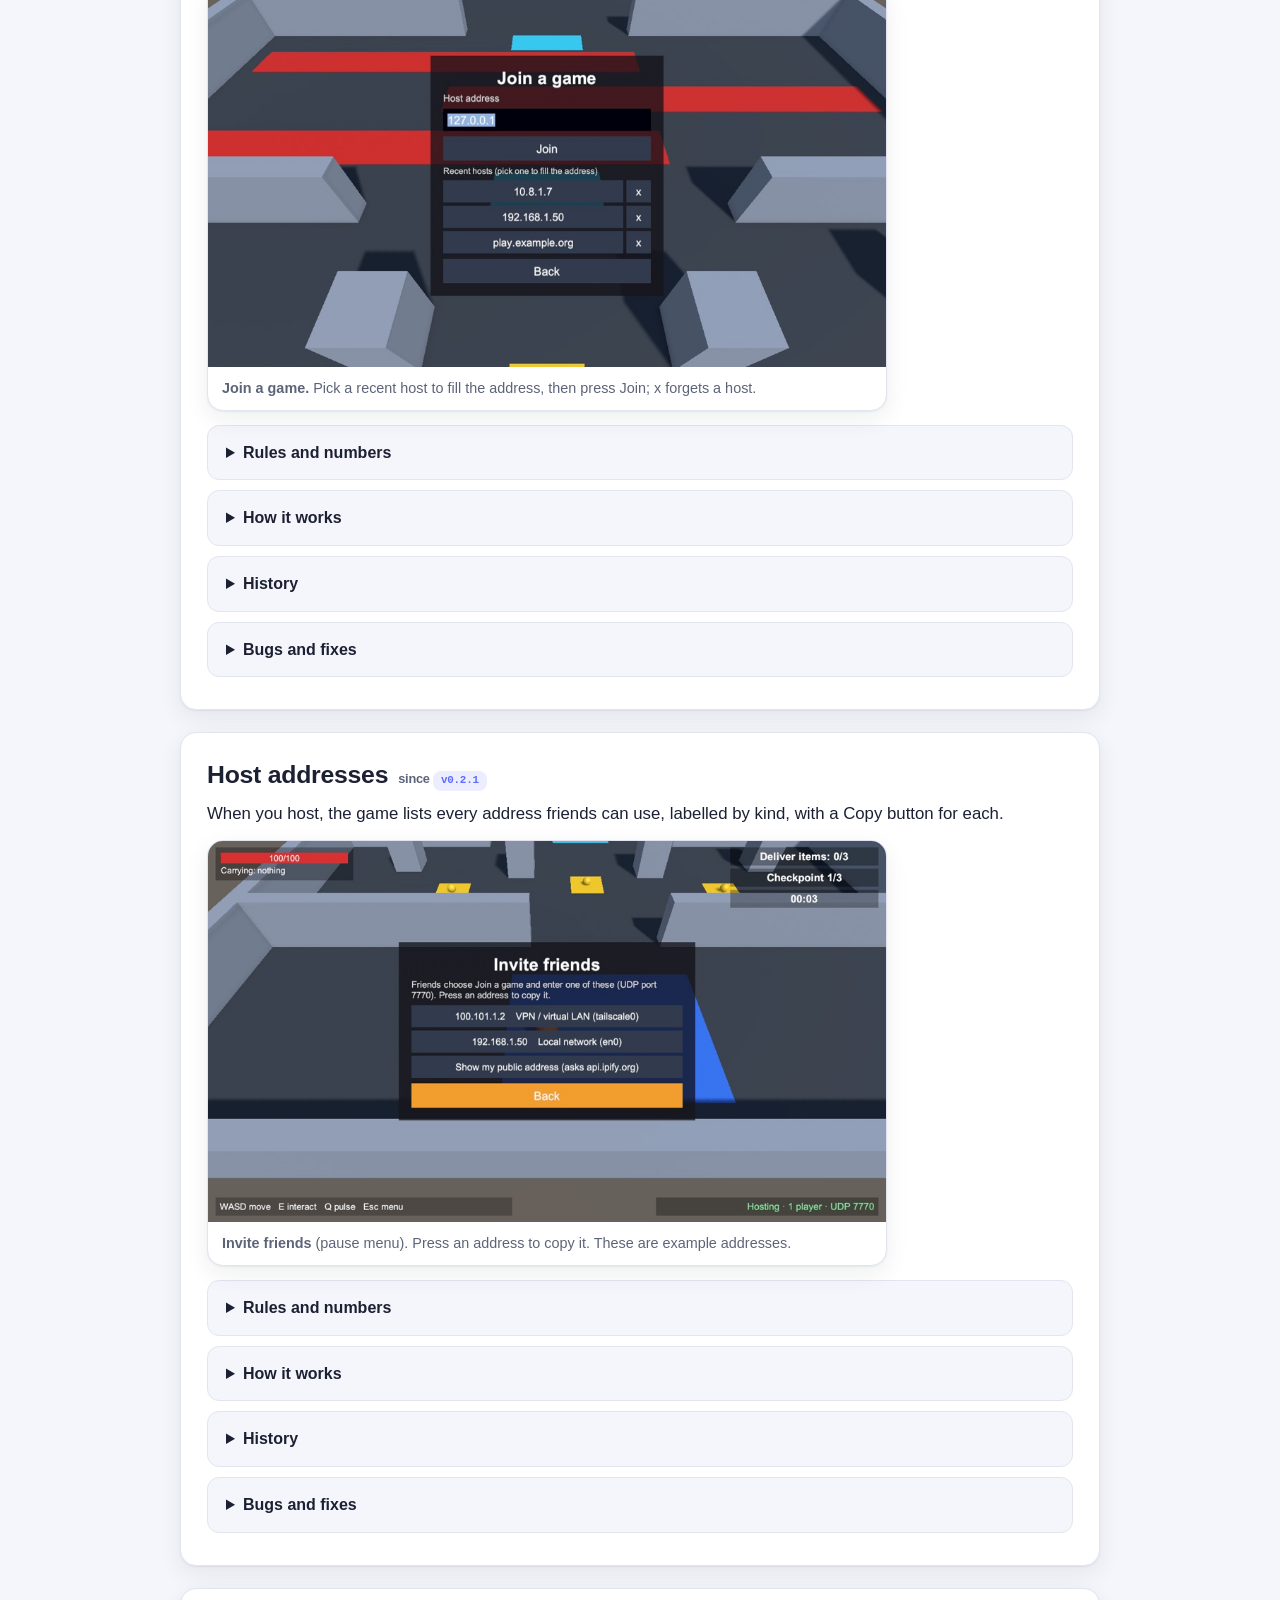
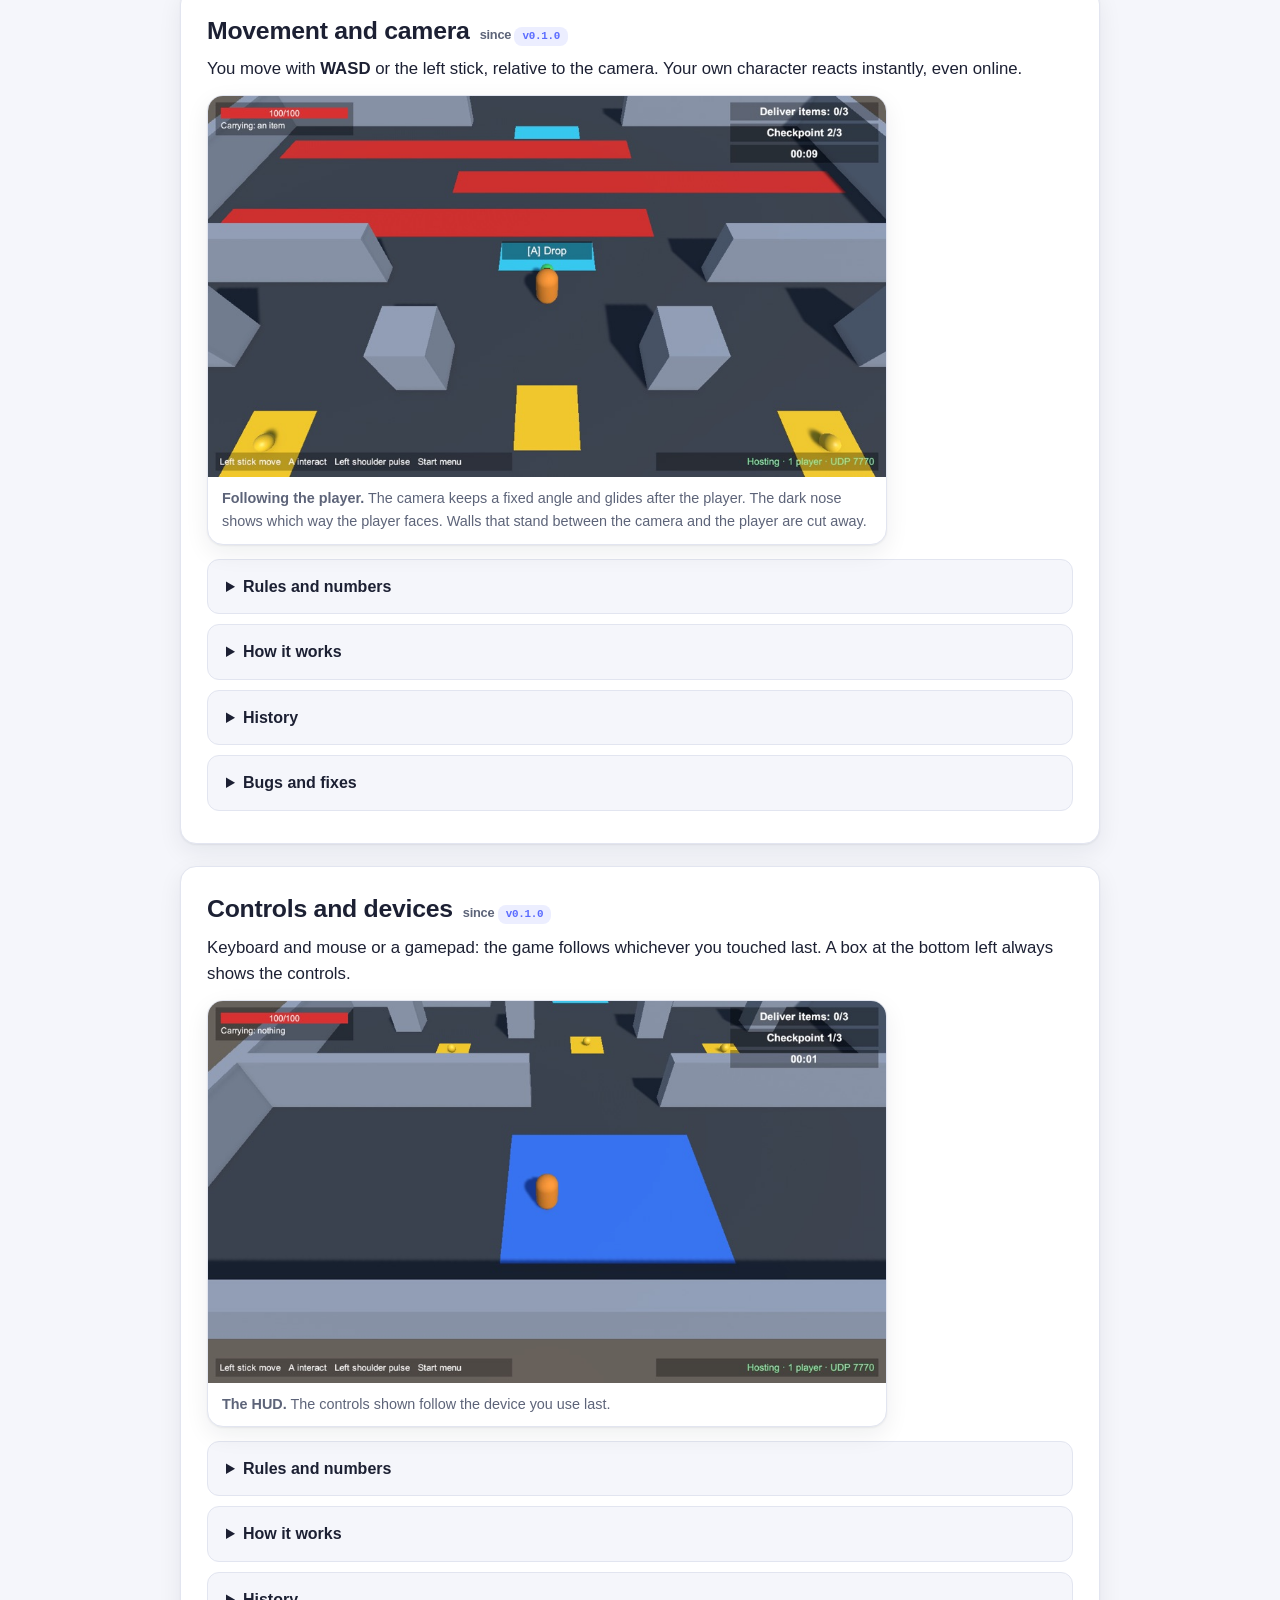
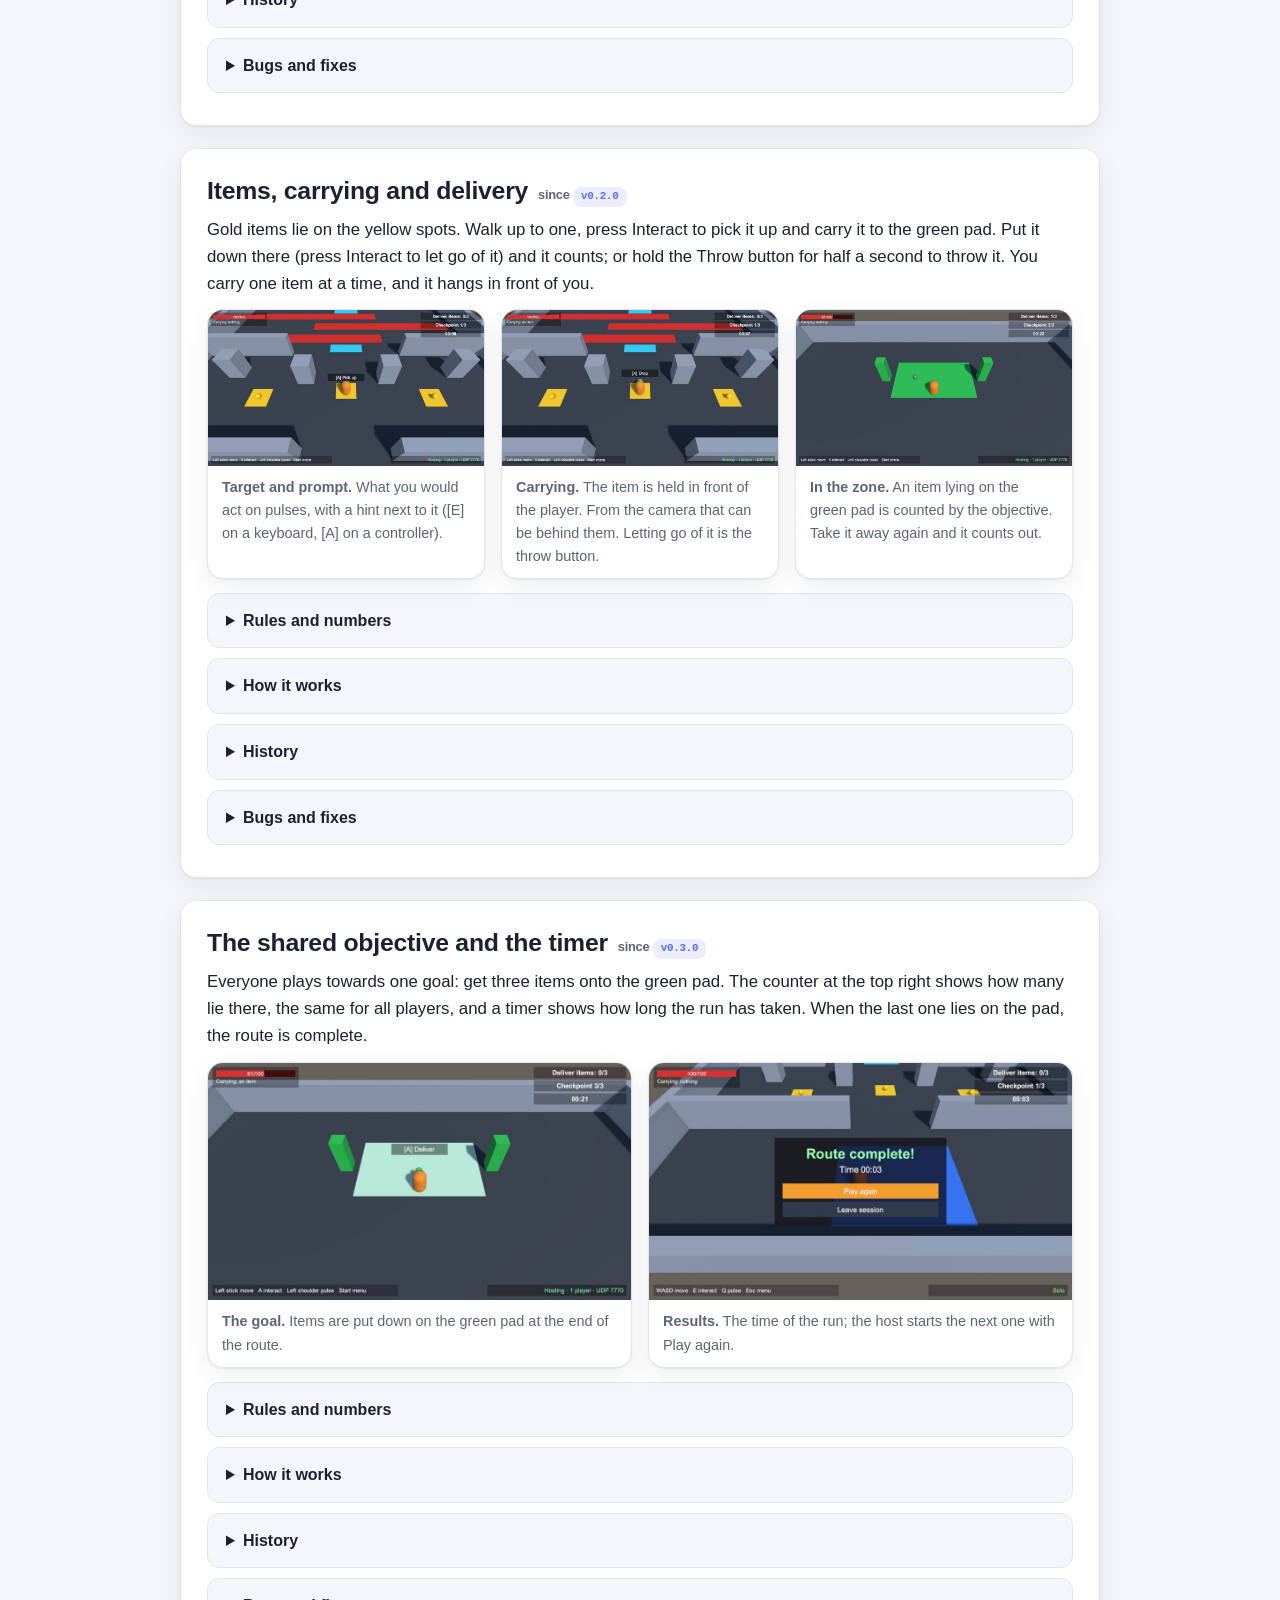
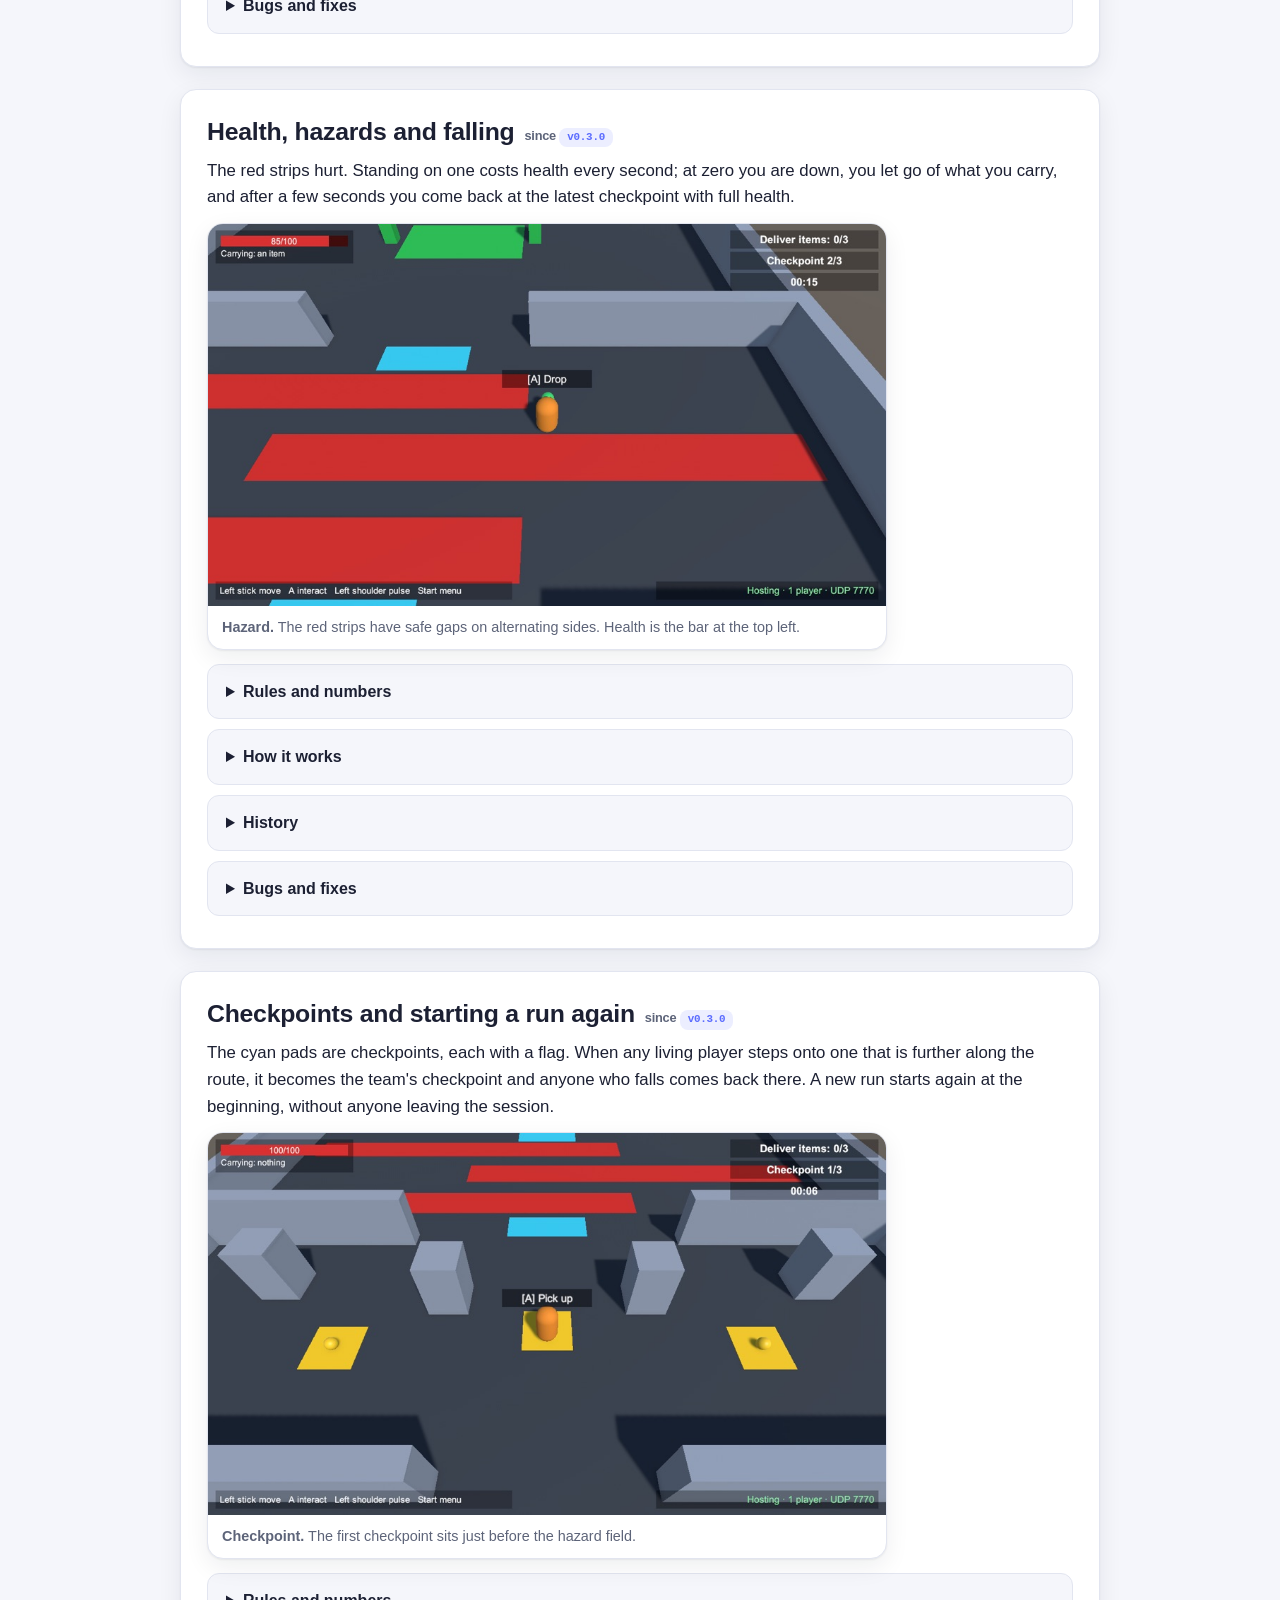
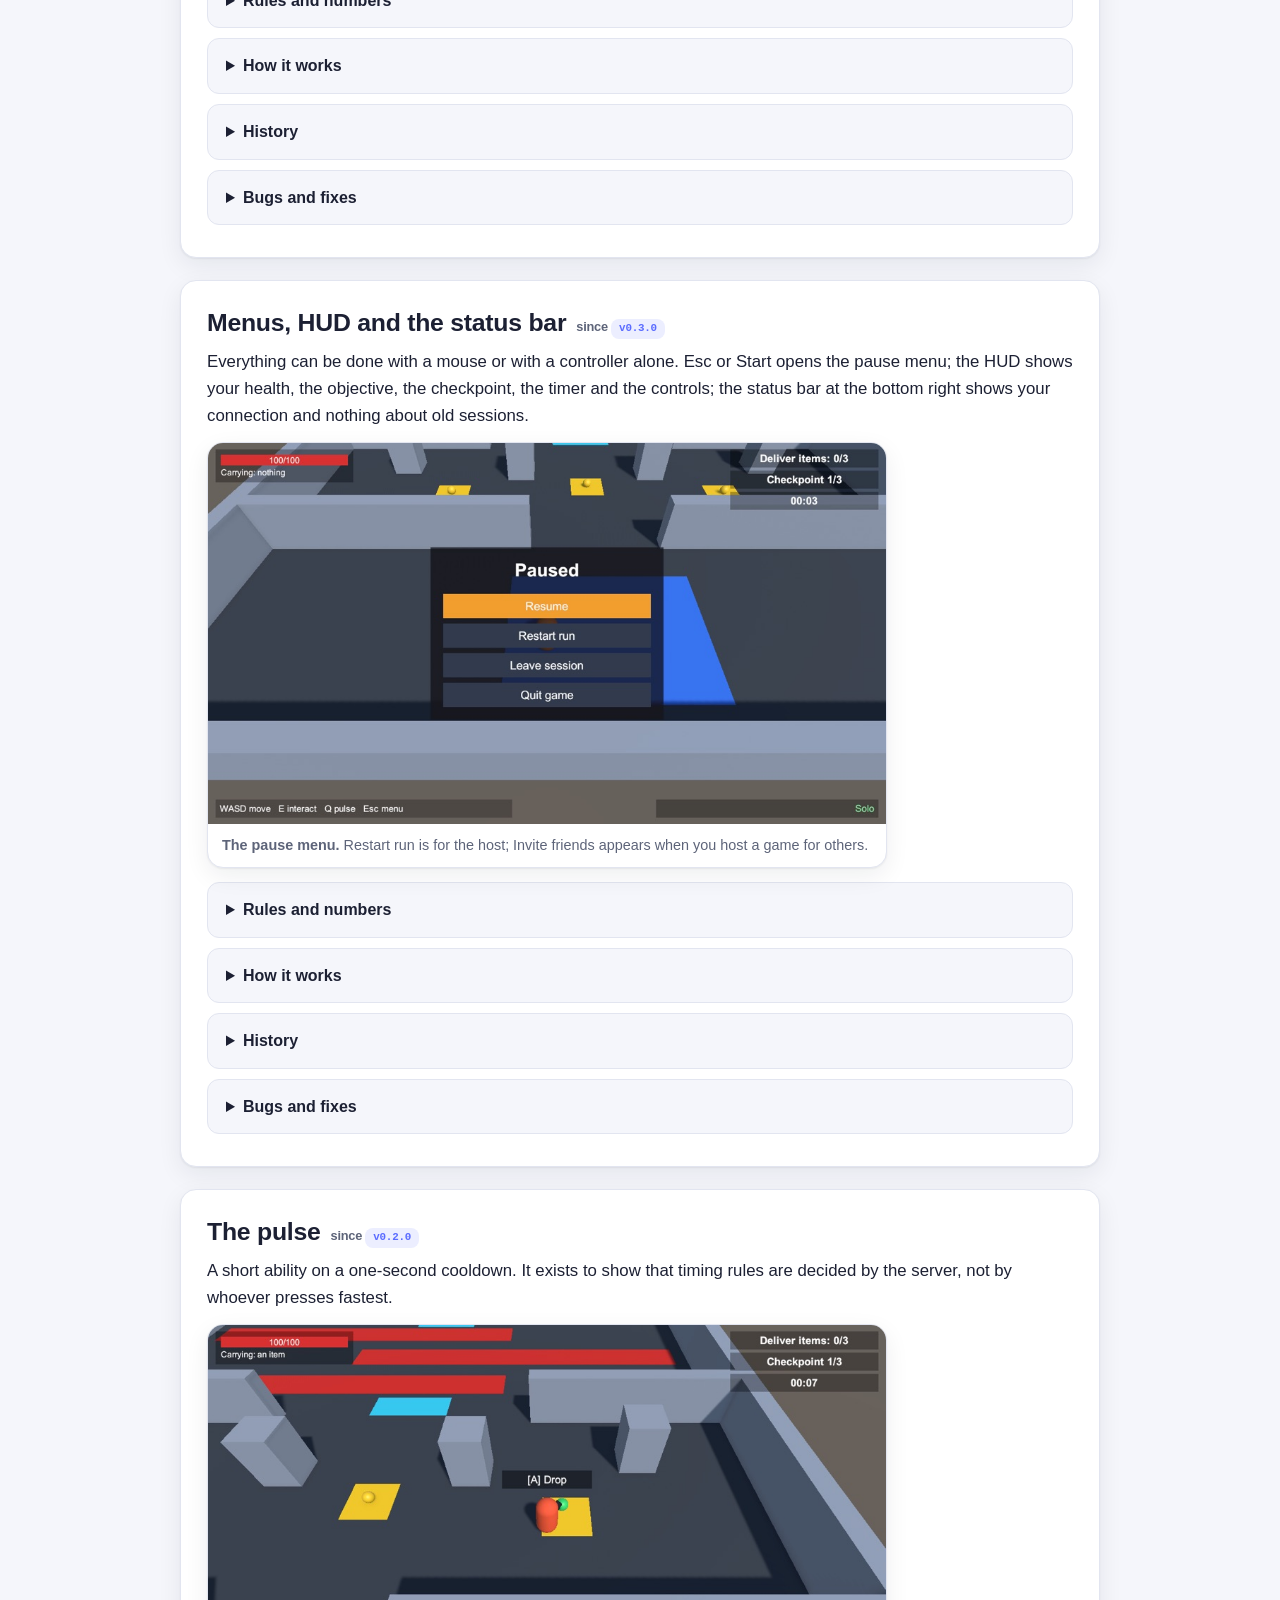
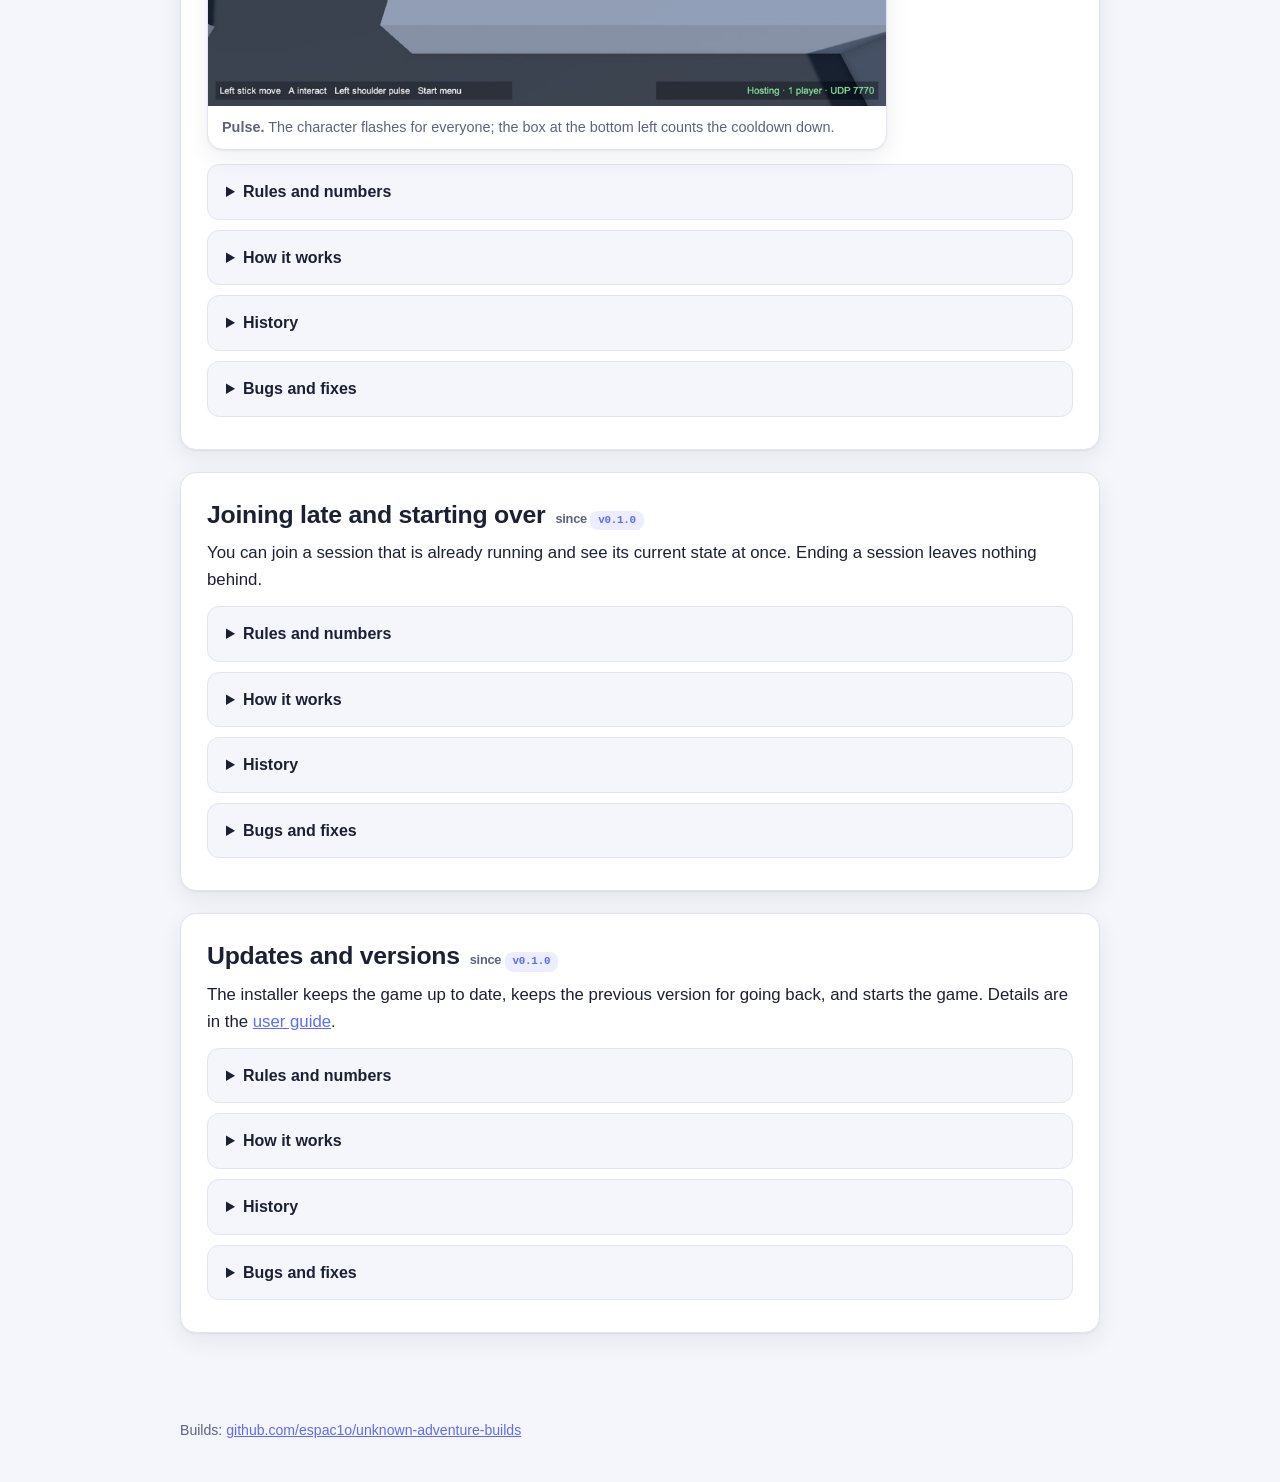
==== commit d2735e04: "Update the site" ====
--- a/mechanics.html
+++ b/mechanics.html
@@ -30,17 +30,17 @@
 <main class="wrap">
 <div class="note"><p data-i18n="mech_intro">Each mechanic shows its <b>main idea</b> first. The rules, the technical details, the <b>history</b> (when it appeared and changed) and the <b>bugs</b> found along the way fold open below it.</p></div>
   <ul class="toc"><li><a href="#sessions"><span data-i18n="toc_sessions">Sessions</span></a></li><li><a href="#recent"><span data-i18n="toc_recent">Recent hosts</span></a></li><li><a href="#addresses"><span data-i18n="toc_addresses">Host addresses</span></a></li><li><a href="#movement"><span data-i18n="toc_movement">Movement and camera</span></a></li><li><a href="#controls"><span data-i18n="toc_controls">Controls and devices</span></a></li><li><a href="#items"><span data-i18n="toc_items">Items and delivery</span></a></li><li><a href="#objective"><span data-i18n="toc_objective">The shared objective</span></a></li><li><a href="#hazards"><span data-i18n="toc_hazards">Health and hazards</span></a></li><li><a href="#checkpoints"><span data-i18n="toc_checkpoints">Checkpoints</span></a></li><li><a href="#menus"><span data-i18n="toc_menus">Menus and the HUD</span></a></li><li><a href="#pulse"><span data-i18n="toc_pulse">The pulse</span></a></li><li><a href="#state"><span data-i18n="toc_state">Joining late and starting over</span></a></li><li><a href="#updates"><span data-i18n="toc_updates">Updates and versions</span></a></li></ul>
-  <section class="mech" id="sessions"><h2><span data-i18n="sessions_h">Sessions: Solo, Host, Join, Server</span> <span class="since"><span data-i18n="since">since</span> <a class="tag" href="https://github.com/espac1o/unknown-adventure-builds/releases/tag/v0.1.0">v0.1.0</a></span></h2><p class="idea" data-i18n="sessions_idea">A session is one computer acting as the server, plus up to four players. <b>Solo</b> is a session only you are in; <b>Host</b> lets friends join you; <b>Join</b> connects to a host's address; <b>Server</b> runs a session with no player of its own.</p><div class="shots"><figure><img data-i18n-alt="f_menu_alt" src="assets/img/main_menu.jpg" alt="The main menu: Solo, Host a game, Join a game, Dedicated server and Quit"><figcaption data-i18n="f_menu_cap"><b>The main menu.</b> The focused button is highlighted, so someone using a controller always sees where they are.</figcaption></figure><figure><img data-i18n-alt="f_status_alt" src="assets/img/failed_join.jpg" alt="The main menu after a failed join, with a red message in the status bar at the bottom right"><figcaption data-i18n="f_status_cap"><b>The status bar.</b> After a failed join the reason shows here in red for a few seconds and then goes away; inside a session the bar shows who you are connected to.</figcaption></figure></div><details><summary><span data-i18n="grp_rules">Rules and numbers</span></summary><div data-i18n="sessions_rules"><ul><li>Up to <b>4 players</b> per session; one computer (the host or the server) is the authority.</li><li><b>Solo</b> is a host that listens on your own computer only, so nobody else can connect. It follows exactly the same rules as multiplayer.</li><li><b>Join</b> needs the host's address. The port is <b>UDP 7770</b>.</li><li>Everyone must run the <b>same version</b>. Otherwise the host refuses with &ldquo;Incompatible game version. You have X; the host has Y.&rdquo;</li><li>Failures are explained: <i>Could not reach the host</i> (wrong address, host not started, firewall), <i>Could not start the server</i> (the port is already in use).</li><li>The state button reads Offline, Starting, Hosting, Serving, Connecting or Connected, and folds the panel away.</li></ul></div></details><details><summary><span data-i18n="grp_how">How it works</span></summary><div data-i18n="sessions_how"><p>The host's computer decides everything that matters: movement results, who holds the ball, cooldowns. Clients send what the player wants and draw what the server says. Solo uses the same code, so single-player and multiplayer cannot behave differently.</p><p>Technically: FishNet over the Tugboat UDP transport. When a client connects, the server checks its version and answers before disconnecting a client that does not match.</p></div></details><details><summary><span data-i18n="grp_history">History</span></summary><ul class="timeline"><li><a class="tag" href="https://github.com/espac1o/unknown-adventure-builds/releases/tag/v0.1.0">v0.1.0</a> <span class="date">2026-11-03</span> <span data-i18n="sessions_h0">Solo, Host, Join, Disconnect and the version check.</span></li><li><a class="tag" href="https://github.com/espac1o/unknown-adventure-builds/releases/tag/v0.2.0">v0.2.0</a> <span class="date">2026-11-03</span> <span data-i18n="sessions_h1">Dedicated server mode (the <code>-server</code> switch).</span></li><li><a class="tag" href="https://github.com/espac1o/unknown-adventure-builds/releases/tag/v0.2.2">v0.2.2</a> <span class="date">2026-11-04</span> <span data-i18n="sessions_h2">The state label became a button that folds the panel away; a Server entry was added to the menu.</span></li><li><a class="tag" href="https://github.com/espac1o/unknown-adventure-builds/releases/tag/v0.3.0">v0.3.0</a> <span class="date">2026-11-03</span> <span data-i18n="sessions_h3">A new main menu, pause menu and results screen that work with a controller; the connection status moved to a bar at the bottom right that never shows information about a previous session.</span></li></ul></details><details><summary><span data-i18n="grp_bugs">Bugs and fixes</span></summary><div data-i18n="sessions_bugs"><div class="bug fixed"><b class="status">Fixed before v0.1.0</b> A player refused for a version mismatch sometimes saw a generic &ldquo;could not reach the host&rdquo; instead of the version message: the server dropped the connection before the reply arrived. The server now waits a quarter of a second before it disconnects the player.</div></div></details></section>
-  <section class="mech" id="recent"><h2><span data-i18n="recent_h">Recent hosts</span> <span class="since"><span data-i18n="since">since</span> <a class="tag" href="https://github.com/espac1o/unknown-adventure-builds/releases/tag/v0.2.2">v0.2.2</a></span></h2><p class="idea" data-i18n="recent_idea">The game remembers the last three hosts you joined, so connecting again takes two clicks.</p><div class="shots one"><figure><img data-i18n-alt="f_recent_alt" src="assets/img/join.jpg" alt="The join screen: an address field and three recent hosts, each with an x button"><figcaption data-i18n="f_recent_cap"><b>Join a game.</b> Pick a recent host to fill the address, then press Join; x forgets a host.</figcaption></figure></div><details><summary><span data-i18n="grp_rules">Rules and numbers</span></summary><div data-i18n="recent_rules"><ul><li>An address is saved only after you <b>connected</b> successfully.</li><li>Newest first, at most <b>three</b>; joining an old host again moves it to the top without a duplicate.</li><li>Clicking an entry only <b>fills the field</b>: you still press Join.</li><li>The <b>x</b> deletes an entry.</li><li>Only letters, digits and <code>. : - _</code> are accepted, so nothing odd is stored.</li><li>The list is stored on your device in the game's preferences. It survives updates and is never sent anywhere. Automated (headless) runs never save to it.</li></ul></div></details><details><summary><span data-i18n="grp_how">How it works</span></summary><div data-i18n="recent_how"><p>The list is plain logic in the <code>Net</code> library (<code>RecentHosts</code>), tested on its own: ordering, the limit of three, deleting, refusing odd text, and a save-and-load round trip. The game stores the text form in Unity's PlayerPrefs.</p></div></details><details><summary><span data-i18n="grp_history">History</span></summary><ul class="timeline"><li><a class="tag" href="https://github.com/espac1o/unknown-adventure-builds/releases/tag/v0.2.2">v0.2.2</a> <span class="date">2026-11-04</span> <span data-i18n="recent_h0">Added.</span></li><li><a class="tag" href="https://github.com/espac1o/unknown-adventure-builds/releases/tag/v0.3.0">v0.3.0</a> <span class="date">2026-11-03</span> <span data-i18n="recent_h1">The list moved to the new Join a game screen; pick a host to fill the address, x forgets it.</span></li></ul></details><details><summary><span data-i18n="grp_bugs">Bugs and fixes</span></summary><div data-i18n="recent_bugs"><p>No known problems.</p></div></details></section>
-  <section class="mech" id="addresses"><h2><span data-i18n="addresses_h">Host addresses</span> <span class="since"><span data-i18n="since">since</span> <a class="tag" href="https://github.com/espac1o/unknown-adventure-builds/releases/tag/v0.2.1">v0.2.1</a></span></h2><p class="idea" data-i18n="addresses_idea">When you host, the game lists every address friends can use, labelled by kind, with a Copy button for each.</p><div class="shots one"><figure><img data-i18n-alt="f_addr_alt" src="assets/img/invite.jpg" alt="Invite friends: two example addresses, each a button that copies it, and the public-address button"><figcaption data-i18n="f_addr_cap"><b>Invite friends</b> (pause menu). Press an address to copy it. These are example addresses.</figcaption></figure></div><details><summary><span data-i18n="grp_rules">Rules and numbers</span></summary><div data-i18n="addresses_rules"><table class="rules"><tr><td>VPN / virtual LAN</td><td>Tailscale, ZeroTier, Hamachi, WireGuard. <b>Best for friends in different places.</b></td></tr><tr><td>Local network</td><td>Your home or office network: for people on the same Wi-Fi or cable.</td></tr><tr><td>Virtual machine or container</td><td>Shown for completeness; rarely useful to friends.</td></tr><tr><td>Public</td><td>An address assigned directly to this computer. Behind a normal router, use the button below.</td></tr></table><ul><li><b>Show my public address</b> asks api.ipify.org <b>only when you press it</b>, which tells that service your address.</li><li>A public address only works if your router <b>forwards UDP port 7770</b> to your computer. Behind a VPN or proxy it shows that service's address instead.</li><li>Only IPv4 addresses are shown; the list refreshes every 10 seconds.</li></ul></div></details><details><summary><span data-i18n="grp_how">How it works</span></summary><div data-i18n="addresses_how"><p>The game reads the computer's network interfaces and sorts each address by rules: private ranges (10/8, 172.16/12, 192.168/16) are local, 100.64/10 is the range Tailscale uses, interface names such as <i>tailscale</i>, <i>zt</i>, <i>wg</i>, <i>utun</i> mean VPN, names such as <i>docker</i> or <i>vmnet</i> mean virtual. Loopback, link-local and multicast addresses are never shown. 21 known cases are checked automatically, including the exact edges of each range.</p></div></details><details><summary><span data-i18n="grp_history">History</span></summary><ul class="timeline"><li><a class="tag" href="https://github.com/espac1o/unknown-adventure-builds/releases/tag/v0.2.1">v0.2.1</a> <span class="date">2026-11-03</span> <span data-i18n="addresses_h0">Added: the address list and the on-demand public lookup.</span></li><li><a class="tag" href="https://github.com/espac1o/unknown-adventure-builds/releases/tag/v0.2.2">v0.2.2</a> <span class="date">2026-11-04</span> <span data-i18n="addresses_h1">The list now folds away with the rest of the connection panel.</span></li><li><a class="tag" href="https://github.com/espac1o/unknown-adventure-builds/releases/tag/v0.3.0">v0.3.0</a> <span class="date">2026-11-03</span> <span data-i18n="addresses_h2">Moved to the pause menu as Invite friends: press an address to copy it.</span></li></ul></details><details><summary><span data-i18n="grp_bugs">Bugs and fixes</span></summary><div data-i18n="addresses_bugs"><div class="bug"><b class="status">Open</b> Labels for Steam Deck (<code>wlan0</code>) and Windows adapter names are based on naming conventions and have not been checked on those systems.</div></div></details></section>
-  <section class="mech" id="movement"><h2><span data-i18n="movement_h">Movement and camera</span> <span class="since"><span data-i18n="since">since</span> <a class="tag" href="https://github.com/espac1o/unknown-adventure-builds/releases/tag/v0.1.0">v0.1.0</a></span></h2><p class="idea" data-i18n="movement_idea">You move with <b>WASD</b> or the left stick, relative to the camera. Your own character reacts instantly, even online.</p><div class="shots one"><figure><img data-i18n-alt="f_arena_alt" src="assets/img/checkpoint.jpg" alt="The player (orange, with a dark nose) walking up to a cyan checkpoint pad, seen from the fixed camera"><figcaption data-i18n="f_arena_cap"><b>Following the player.</b> The camera keeps a fixed angle and glides after the player. The dark nose shows which way the player faces. Walls that stand between the camera and the player are cut away.</figcaption></figure></div><details><summary><span data-i18n="grp_rules">Rules and numbers</span></summary><div data-i18n="movement_rules"><ul><li>&ldquo;Up&rdquo; on the screen is away from the camera, whatever direction the camera faces.</li><li>Diagonal movement is not faster than straight movement.</li><li>Walls and obstacles stop everyone at the same place.</li><li>Other players' characters are drawn where the server says they are.</li></ul></div></details><details><summary><span data-i18n="grp_how">How it works</span></summary><div data-i18n="movement_how"><p>Your computer moves your character at once (<i>prediction</i>), the server runs the same movement from your inputs and corrects you if the two ever disagree. Movement uses Unity's character controller driven by FishNet's prediction, ticking 30 times a second.</p><p>Tested: after settling, client and server positions agreed to 0.000 m on a clean network and with 100 ms latency and 5% packet loss, including walking into a wall and corrections pushed from the server.</p></div></details><details><summary><span data-i18n="grp_history">History</span></summary><ul class="timeline"><li><a class="tag" href="https://github.com/espac1o/unknown-adventure-builds/releases/tag/v0.1.0">v0.1.0</a> <span class="date">2026-11-03</span> <span data-i18n="movement_h0">Movement with prediction, the follow camera, obstacles.</span></li><li><a class="tag" href="https://github.com/espac1o/unknown-adventure-builds/releases/tag/v0.3.0">v0.3.0</a> <span class="date">2026-11-03</span> <span data-i18n="movement_h1">Units turn toward the way they move and show it with a dark nose; the camera glides after the player and cuts away walls in its way; the arena became the Courier Route level.</span></li><li><a class="tag" href="https://github.com/espac1o/unknown-adventure-builds/releases/tag/v0.3.1">v0.3.1</a> <span class="date">2026-11-04</span> <span data-i18n="movement_h2">The character and the camera move evenly between network ticks; the camera cuts away only walls clearly between it and the player, not walls beside or behind you.</span></li><li><a class="tag" href="https://github.com/espac1o/unknown-adventure-builds/releases/tag/v0.3.2">v0.3.2</a> <span class="date">2026-11-04</span> <span data-i18n="movement_h3">The character no longer trembles; it speeds up and slows down instead of starting and stopping at once; the camera follows like a spring, easing in and out; the hint stays steady; other players move more evenly.</span></li></ul></details><details><summary><span data-i18n="grp_bugs">Bugs and fixes</span></summary><div data-i18n="movement_bugs"><p>No known problems. The art is placeholder, and the character does not show which way it faces yet.</p></div></details></section>
-  <section class="mech" id="controls"><h2><span data-i18n="controls_h">Controls and devices</span> <span class="since"><span data-i18n="since">since</span> <a class="tag" href="https://github.com/espac1o/unknown-adventure-builds/releases/tag/v0.1.0">v0.1.0</a></span></h2><p class="idea" data-i18n="controls_idea">Keyboard and mouse or a gamepad: the game follows whichever you touched last. A box at the bottom left always shows the controls.</p><div class="shots one"><figure><img data-i18n-alt="f_info_alt" src="assets/img/level_start.jpg" alt="The HUD: health top left, objective, checkpoint and timer top right, the controls bottom left"><figcaption data-i18n="f_info_cap"><b>The HUD.</b> The controls shown follow the device you use last.</figcaption></figure></div><details><summary><span data-i18n="grp_rules">Rules and numbers</span></summary><div data-i18n="controls_rules"><table class="rules"><tr><td>Move</td><td><code>WASD</code> / left stick</td></tr><tr><td>Interact (pick up, drop)</td><td><code>E</code> / gamepad <b>A</b></td></tr><tr><td>Pulse (1 s cooldown)</td><td><code>Q</code> / left shoulder <b>LB</b></td></tr><tr><td>Throw (hold half a second; 5 s cooldown)</td><td><code>R</code> / right shoulder <b>RB</b></td></tr><tr><td>Pause menu</td><td><code>Esc</code> / gamepad <b>Start</b></td></tr></table><p>Sticks have a 20% dead zone. The start menu is clicked with a mouse (on a Steam Deck, use the touchscreen or trackpads).</p></div></details><details><summary><span data-i18n="grp_how">How it works</span></summary><div data-i18n="controls_how"><p>A small input layer turns every device into the same <i>intent</i>: where you want to move, where you aim and which buttons are held, all in world space. The game and the server only ever see intents, never keys, so bots and tests can play too. Aiming from the stick or the mouse exists but nothing uses it yet.</p></div></details><details><summary><span data-i18n="grp_history">History</span></summary><ul class="timeline"><li><a class="tag" href="https://github.com/espac1o/unknown-adventure-builds/releases/tag/v0.1.0">v0.1.0</a> <span class="date">2026-11-03</span> <span data-i18n="controls_h0">Keyboard, mouse and gamepad movement.</span></li><li><a class="tag" href="https://github.com/espac1o/unknown-adventure-builds/releases/tag/v0.2.0">v0.2.0</a> <span class="date">2026-11-03</span> <span data-i18n="controls_h1">E / A and Q / left shoulder added, with hints on screen.</span></li><li><a class="tag" href="https://github.com/espac1o/unknown-adventure-builds/releases/tag/v0.2.2">v0.2.2</a> <span class="date">2026-11-04</span> <span data-i18n="controls_h2">The hints moved to a box at the bottom left that is always visible, with the live state of the ball and the pulse.</span></li><li><a class="tag" href="https://github.com/espac1o/unknown-adventure-builds/releases/tag/v0.3.0">v0.3.0</a> <span class="date">2026-11-03</span> <span data-i18n="controls_h3">E / A now means Interact (pick up, drop); Esc / Start opens the pause menu; the hints follow the device you use; menus work with a controller.</span></li></ul></details><details><summary><span data-i18n="grp_bugs">Bugs and fixes</span></summary><div data-i18n="controls_bugs"><p>No known problems.</p></div></details></section>
-  <section class="mech" id="items"><h2><span data-i18n="items_h">Items, carrying and delivery</span> <span class="since"><span data-i18n="since">since</span> <a class="tag" href="https://github.com/espac1o/unknown-adventure-builds/releases/tag/v0.2.0">v0.2.0</a></span></h2><p class="idea" data-i18n="items_idea">Gold items lie on the yellow spots. Walk up to one, press Interact to pick it up and carry it to the green pad. Put it down there (press Interact to let go of it) and it counts; or hold the Throw button for half a second to throw it. You carry one item at a time, and it hangs in front of you.</p><div class="shots three"><figure><img data-i18n-alt="f_pick_alt" src="assets/img/pickup_room.jpg" alt="A player standing on a yellow item spot; the item pulses and the prompt reads Pick up"><figcaption data-i18n="f_pick_cap"><b>Target and prompt.</b> What you would act on pulses, with a hint next to it ([E] on a keyboard, [A] on a controller).</figcaption></figure><figure><img data-i18n-alt="f_carry_alt" src="assets/img/carrying.jpg" alt="The player carrying an item that hangs in front of them, which from the camera is behind them"><figcaption data-i18n="f_carry_cap"><b>Carrying.</b> The item is held in front of the player. From the camera that can be behind them. The prompt now reads Drop.</figcaption></figure><figure><img data-i18n-alt="f_deliver_alt" src="assets/img/delivered.jpg" alt="An item lying on the green pad, with the objective at 1/3 in the top right"><figcaption data-i18n="f_deliver_cap"><b>In the zone.</b> An item lying on the green pad is counted by the objective. Take it away again and it counts out.</figcaption></figure></div><details><summary><span data-i18n="grp_rules">Rules and numbers</span></summary><div data-i18n="items_rules"><ul><li><b>Target.</b> With a mouse, what the pointer is over, within reach; with a controller (or when the pointer is over nothing), the nearest thing in front of you, inside a cone of 70 degrees. Reach is <b>2 metres</b> from the middle of the item (the prompt shows a little inside that), and a wall in between blocks it. Only a free item is offered, and only when your hands are empty.</li><li><b>Interact.</b> With empty hands it picks up the target item. While carrying, a press lets go of the item.</li><li><b>Throw.</b> A skill of its own on <b>R</b> / <b>RB</b>, with a channel: hold the button for <b>half a second</b> (a radial fills on the skill, which reads Throwing) and the ball flies about 6 metres the way you face. Let go earlier and nothing happens; dropping the ball or going down cancels it. The throw then needs <b>5 seconds</b> to recharge (the skill shows a sweep and the seconds left); while it recharges, holding does nothing.</li><li><b>Skills.</b> They sit at the bottom left, each with its name and the button under it; a Drop rectangle appears while you carry a ball.</li><li><b>One at a time.</b> A second pickup with full hands is refused.</li><li>A carried item hangs <b>0.9 metres in front</b> of the player at chest height. A dropped or thrown item is a small ball: it falls, bounces and rolls to a stop, and one dropped while you walk keeps half your speed, so it rolls on.</li><li>Players walk through items; items can be picked up even from inside the green pad.</li><li>An item lying on the pad counts; a held one never does. A ball that leaves the map goes back to where it started.</li><li>A player who leaves, or dies, lets go of the item where they stand.</li></ul></div></details><details><summary><span data-i18n="grp_how">How it works</span></summary><div data-i18n="items_how"><p>Players only <i>ask</i>; the server decides. It keeps who holds each item and where each one rests, and every computer draws the items from that, so simultaneous requests for one item always produce exactly one holder and a drop looks the same for everyone. Which target is highlighted is worked out locally; what happens is decided by the server.</p></div></details><details><summary><span data-i18n="grp_history">History</span></summary><ul class="timeline"><li><a class="tag" href="https://github.com/espac1o/unknown-adventure-builds/releases/tag/v0.2.0">v0.2.0</a> <span class="date">2026-11-03</span> <span data-i18n="items_h0">Introduced as one shared gold ball: pick up, carry, drop; exactly one holder.</span></li><li><a class="tag" href="https://github.com/espac1o/unknown-adventure-builds/releases/tag/v0.2.2">v0.2.2</a> <span class="date">2026-11-03</span> <span data-i18n="items_h1">Fix: a dropped ball is drawn at the same place for everyone.</span></li><li><a class="tag" href="https://github.com/espac1o/unknown-adventure-builds/releases/tag/v0.3.0">v0.3.0</a> <span class="date">2026-11-03</span> <span data-i18n="items_h2">Three items, one carried at a time, target selection with a highlight and a prompt, the green delivery pad; items are held and dropped in front of the way the player faces.</span></li><li><a class="tag" href="https://github.com/espac1o/unknown-adventure-builds/releases/tag/v0.3.3">v0.3.3</a> <span class="date">2026-11-04</span> <span data-i18n="items_h3">The green pad is a zone that counts the items lying in it (no Deliver press, and an item can be taken out again); balls are physical and roll; a tap drops, holding half a second throws (5 s recharge); a ball that leaves the map goes back to its start.</span></li><li><a class="tag" href="https://github.com/espac1o/unknown-adventure-builds/releases/tag/v0.3.4">v0.3.4</a> <span class="date">2026-11-04</span> <span data-i18n="items_h4">Throwing is a channelled skill on its own button (R / RB): hold half a second, let go earlier and nothing happens. A skill bar at the bottom left shows each skill with its button, a radial sweep with seconds while it recharges and a radial progress while it is channelled; Drop shows there too. The controls strip is gone.</span></li><li><a class="tag" href="https://github.com/espac1o/unknown-adventure-builds/releases/tag/v0.3.1">v0.3.1</a> <span class="date">2026-11-04</span> <span data-i18n="items_h5">The prompt appears only within the real pickup range; nothing can be picked up, delivered or dropped through a wall; the held item and the hint follow the smoothed character.</span></li></ul></details><details><summary><span data-i18n="grp_bugs">Bugs and fixes</span></summary><div data-i18n="items_bugs"><div class="bug fixed"><b class="status">Fixed in v0.2.2</b> <b>The dropped ball was in different places for different players.</b> After a drop, the player who had held the ball saw it underneath their own character, where the body hid it. Everyone else saw a gold ball hanging at head height, the spot where it had last been green. <i>Cause:</i> while the ball was held, each computer moved its own copy, but the ball had no shared position, and on a drop only the server's copy went to the ground. <i>Fix:</i> the resting position is now state the server decides and shares, and a dropped ball is placed on the ground a step toward the camera. A new test checks that every client draws the held and the dropped ball where the server has it. Reported by the project owner.</div></div></details></section>
+  <section class="mech" id="sessions"><h2><span data-i18n="sessions_h">Sessions: Solo, Host, Join, Server</span> <span class="since"><span data-i18n="since">since</span> <a class="tag" href="https://github.com/espac1o/unknown-adventure-builds/releases/tag/v0.1.0">v0.1.0</a></span></h2><p class="idea" data-i18n="sessions_idea">A session is one computer acting as the server, plus up to four players. <b>Solo</b> is a session only you are in; <b>Host</b> lets friends join you; <b>Join</b> connects to a host's address; <b>Server</b> runs a session with no player of its own.</p><div class="shots"><figure><img data-i18n-alt="f_menu_alt" src="assets/img/main_menu.jpg" alt="The main menu: Solo, Host a game, Join a game, Dedicated server and Quit"><figcaption data-i18n="f_menu_cap"><b>The main menu.</b> The focused button is highlighted, so someone using a controller always sees where they are.</figcaption></figure><figure><img data-i18n-alt="f_status_alt" src="assets/img/failed_join.jpg" alt="The main menu after a failed join, with a red message in the status bar at the bottom right"><figcaption data-i18n="f_status_cap"><b>The status bar.</b> After a failed join the reason shows here in red for a few seconds and then goes away; inside a session the bar shows who you are connected to.</figcaption></figure></div><details><summary><span data-i18n="grp_rules">Rules and numbers</span></summary><div data-i18n="sessions_rules"><ul><li>Up to <b>4 players</b> per session; one computer (the host or the server) is the authority.</li><li><b>Solo</b> is a host that listens on your own computer only, so nobody else can connect. It follows exactly the same rules as multiplayer.</li><li><b>Join</b> needs the host's address. The port is <b>UDP 7770</b>.</li><li>Everyone must run the <b>same version</b>. Otherwise the host refuses with &ldquo;Incompatible game version. You have X; the host has Y.&rdquo;</li><li>Failures are explained: <i>Could not reach the host</i> (wrong address, host not started, firewall), <i>Could not start the server</i> (the port is already in use).</li><li>The state button reads Offline, Starting, Hosting, Serving, Connecting or Connected, and folds the panel away.</li></ul></div></details><details><summary><span data-i18n="grp_how">How it works</span></summary><div data-i18n="sessions_how"><p>The host's computer decides everything that matters: movement results, who holds the ball, cooldowns. Clients send what the player wants and draw what the server says. Solo uses the same code, so single-player and multiplayer cannot behave differently.</p><p>Technically: FishNet over the Tugboat UDP transport. When a client connects, the server checks its version and answers before disconnecting a client that does not match.</p></div></details><details><summary><span data-i18n="grp_history">History</span></summary><ul class="timeline"><li><a class="tag" href="https://github.com/espac1o/unknown-adventure-builds/releases/tag/v0.1.0">v0.1.0</a> <span class="date">2026-11-03</span> <span data-i18n="sessions_h0">Solo, Host, Join, Disconnect and the version check.</span></li><li><a class="tag" href="https://github.com/espac1o/unknown-adventure-builds/releases/tag/v0.2.0">v0.2.0</a> <span class="date">2026-11-03</span> <span data-i18n="sessions_h1">Dedicated server mode (the <code>-server</code> switch).</span></li><li><a class="tag" href="https://github.com/espac1o/unknown-adventure-builds/releases/tag/v0.2.2">v0.2.2</a> <span class="date">2026-11-07</span> <span data-i18n="sessions_h2">The state label became a button that folds the panel away; a Server entry was added to the menu.</span></li><li><a class="tag" href="https://github.com/espac1o/unknown-adventure-builds/releases/tag/v0.3.0">v0.3.0</a> <span class="date">2026-11-03</span> <span data-i18n="sessions_h3">A new main menu, pause menu and results screen that work with a controller; the connection status moved to a bar at the bottom right that never shows information about a previous session.</span></li></ul></details><details><summary><span data-i18n="grp_bugs">Bugs and fixes</span></summary><div data-i18n="sessions_bugs"><div class="bug fixed"><b class="status">Fixed before v0.1.0</b> A player refused for a version mismatch sometimes saw a generic &ldquo;could not reach the host&rdquo; instead of the version message: the server dropped the connection before the reply arrived. The server now waits a quarter of a second before it disconnects the player.</div></div></details></section>
+  <section class="mech" id="recent"><h2><span data-i18n="recent_h">Recent hosts</span> <span class="since"><span data-i18n="since">since</span> <a class="tag" href="https://github.com/espac1o/unknown-adventure-builds/releases/tag/v0.2.2">v0.2.2</a></span></h2><p class="idea" data-i18n="recent_idea">The game remembers the last three hosts you joined, so connecting again takes two clicks.</p><div class="shots one"><figure><img data-i18n-alt="f_recent_alt" src="assets/img/join.jpg" alt="The join screen: an address field and three recent hosts, each with an x button"><figcaption data-i18n="f_recent_cap"><b>Join a game.</b> Pick a recent host to fill the address, then press Join; x forgets a host.</figcaption></figure></div><details><summary><span data-i18n="grp_rules">Rules and numbers</span></summary><div data-i18n="recent_rules"><ul><li>An address is saved only after you <b>connected</b> successfully.</li><li>Newest first, at most <b>three</b>; joining an old host again moves it to the top without a duplicate.</li><li>Clicking an entry only <b>fills the field</b>: you still press Join.</li><li>The <b>x</b> deletes an entry.</li><li>Only letters, digits and <code>. : - _</code> are accepted, so nothing odd is stored.</li><li>The list is stored on your device in the game's preferences. It survives updates and is never sent anywhere. Automated (headless) runs never save to it.</li></ul></div></details><details><summary><span data-i18n="grp_how">How it works</span></summary><div data-i18n="recent_how"><p>The list is plain logic in the <code>Net</code> library (<code>RecentHosts</code>), tested on its own: ordering, the limit of three, deleting, refusing odd text, and a save-and-load round trip. The game stores the text form in Unity's PlayerPrefs.</p></div></details><details><summary><span data-i18n="grp_history">History</span></summary><ul class="timeline"><li><a class="tag" href="https://github.com/espac1o/unknown-adventure-builds/releases/tag/v0.2.2">v0.2.2</a> <span class="date">2026-11-07</span> <span data-i18n="recent_h0">Added.</span></li><li><a class="tag" href="https://github.com/espac1o/unknown-adventure-builds/releases/tag/v0.3.0">v0.3.0</a> <span class="date">2026-11-03</span> <span data-i18n="recent_h1">The list moved to the new Join a game screen; pick a host to fill the address, x forgets it.</span></li></ul></details><details><summary><span data-i18n="grp_bugs">Bugs and fixes</span></summary><div data-i18n="recent_bugs"><p>No known problems.</p></div></details></section>
+  <section class="mech" id="addresses"><h2><span data-i18n="addresses_h">Host addresses</span> <span class="since"><span data-i18n="since">since</span> <a class="tag" href="https://github.com/espac1o/unknown-adventure-builds/releases/tag/v0.2.1">v0.2.1</a></span></h2><p class="idea" data-i18n="addresses_idea">When you host, the game lists every address friends can use, labelled by kind, with a Copy button for each.</p><div class="shots one"><figure><img data-i18n-alt="f_addr_alt" src="assets/img/invite.jpg" alt="Invite friends: two example addresses, each a button that copies it, and the public-address button"><figcaption data-i18n="f_addr_cap"><b>Invite friends</b> (pause menu). Press an address to copy it. These are example addresses.</figcaption></figure></div><details><summary><span data-i18n="grp_rules">Rules and numbers</span></summary><div data-i18n="addresses_rules"><table class="rules"><tr><td>VPN / virtual LAN</td><td>Tailscale, ZeroTier, Hamachi, WireGuard. <b>Best for friends in different places.</b></td></tr><tr><td>Local network</td><td>Your home or office network: for people on the same Wi-Fi or cable.</td></tr><tr><td>Virtual machine or container</td><td>Shown for completeness; rarely useful to friends.</td></tr><tr><td>Public</td><td>An address assigned directly to this computer. Behind a normal router, use the button below.</td></tr></table><ul><li><b>Show my public address</b> asks api.ipify.org <b>only when you press it</b>, which tells that service your address.</li><li>A public address only works if your router <b>forwards UDP port 7770</b> to your computer. Behind a VPN or proxy it shows that service's address instead.</li><li>Only IPv4 addresses are shown; the list refreshes every 10 seconds.</li></ul></div></details><details><summary><span data-i18n="grp_how">How it works</span></summary><div data-i18n="addresses_how"><p>The game reads the computer's network interfaces and sorts each address by rules: private ranges (10/8, 172.16/12, 192.168/16) are local, 100.64/10 is the range Tailscale uses, interface names such as <i>tailscale</i>, <i>zt</i>, <i>wg</i>, <i>utun</i> mean VPN, names such as <i>docker</i> or <i>vmnet</i> mean virtual. Loopback, link-local and multicast addresses are never shown. 21 known cases are checked automatically, including the exact edges of each range.</p></div></details><details><summary><span data-i18n="grp_history">History</span></summary><ul class="timeline"><li><a class="tag" href="https://github.com/espac1o/unknown-adventure-builds/releases/tag/v0.2.1">v0.2.1</a> <span class="date">2026-11-03</span> <span data-i18n="addresses_h0">Added: the address list and the on-demand public lookup.</span></li><li><a class="tag" href="https://github.com/espac1o/unknown-adventure-builds/releases/tag/v0.2.2">v0.2.2</a> <span class="date">2026-11-07</span> <span data-i18n="addresses_h1">The list now folds away with the rest of the connection panel.</span></li><li><a class="tag" href="https://github.com/espac1o/unknown-adventure-builds/releases/tag/v0.3.0">v0.3.0</a> <span class="date">2026-11-03</span> <span data-i18n="addresses_h2">Moved to the pause menu as Invite friends: press an address to copy it.</span></li></ul></details><details><summary><span data-i18n="grp_bugs">Bugs and fixes</span></summary><div data-i18n="addresses_bugs"><div class="bug"><b class="status">Open</b> Labels for Steam Deck (<code>wlan0</code>) and Windows adapter names are based on naming conventions and have not been checked on those systems.</div></div></details></section>
+  <section class="mech" id="movement"><h2><span data-i18n="movement_h">Movement and camera</span> <span class="since"><span data-i18n="since">since</span> <a class="tag" href="https://github.com/espac1o/unknown-adventure-builds/releases/tag/v0.1.0">v0.1.0</a></span></h2><p class="idea" data-i18n="movement_idea">You move with <b>WASD</b> or the left stick, relative to the camera. Your own character reacts instantly, even online.</p><div class="shots one"><figure><img data-i18n-alt="f_arena_alt" src="assets/img/checkpoint.jpg" alt="The player (orange, with a dark nose) walking up to a cyan checkpoint pad, seen from the fixed camera"><figcaption data-i18n="f_arena_cap"><b>Following the player.</b> The camera keeps a fixed angle and glides after the player. The dark nose shows which way the player faces. Walls that stand between the camera and the player are cut away.</figcaption></figure></div><details><summary><span data-i18n="grp_rules">Rules and numbers</span></summary><div data-i18n="movement_rules"><ul><li>&ldquo;Up&rdquo; on the screen is away from the camera, whatever direction the camera faces.</li><li>Diagonal movement is not faster than straight movement.</li><li>Walls and obstacles stop everyone at the same place.</li><li>Other players' characters are drawn where the server says they are.</li></ul></div></details><details><summary><span data-i18n="grp_how">How it works</span></summary><div data-i18n="movement_how"><p>Your computer moves your character at once (<i>prediction</i>), the server runs the same movement from your inputs and corrects you if the two ever disagree. Movement uses Unity's character controller driven by FishNet's prediction, ticking 30 times a second.</p><p>Tested: after settling, client and server positions agreed to 0.000 m on a clean network and with 100 ms latency and 5% packet loss, including walking into a wall and corrections pushed from the server.</p></div></details><details><summary><span data-i18n="grp_history">History</span></summary><ul class="timeline"><li><a class="tag" href="https://github.com/espac1o/unknown-adventure-builds/releases/tag/v0.1.0">v0.1.0</a> <span class="date">2026-11-03</span> <span data-i18n="movement_h0">Movement with prediction, the follow camera, obstacles.</span></li><li><a class="tag" href="https://github.com/espac1o/unknown-adventure-builds/releases/tag/v0.3.0">v0.3.0</a> <span class="date">2026-11-03</span> <span data-i18n="movement_h1">Units turn toward the way they move and show it with a dark nose; the camera glides after the player and cuts away walls in its way; the arena became the Courier Route level.</span></li><li><a class="tag" href="https://github.com/espac1o/unknown-adventure-builds/releases/tag/v0.3.1">v0.3.1</a> <span class="date">2026-11-07</span> <span data-i18n="movement_h2">The character and the camera move evenly between network ticks; the camera cuts away only walls clearly between it and the player, not walls beside or behind you.</span></li><li><a class="tag" href="https://github.com/espac1o/unknown-adventure-builds/releases/tag/v0.3.2">v0.3.2</a> <span class="date">2026-11-07</span> <span data-i18n="movement_h3">The character no longer trembles; it speeds up and slows down instead of starting and stopping at once; the camera follows like a spring, easing in and out; the hint stays steady; other players move more evenly.</span></li></ul></details><details><summary><span data-i18n="grp_bugs">Bugs and fixes</span></summary><div data-i18n="movement_bugs"><p>No known problems. The art is placeholder, and the character does not show which way it faces yet.</p></div></details></section>
+  <section class="mech" id="controls"><h2><span data-i18n="controls_h">Controls and devices</span> <span class="since"><span data-i18n="since">since</span> <a class="tag" href="https://github.com/espac1o/unknown-adventure-builds/releases/tag/v0.1.0">v0.1.0</a></span></h2><p class="idea" data-i18n="controls_idea">Keyboard and mouse or a gamepad: the game follows whichever you touched last. A box at the bottom left always shows the controls.</p><div class="shots one"><figure><img data-i18n-alt="f_info_alt" src="assets/img/level_start.jpg" alt="The HUD: health top left, objective, checkpoint and timer top right, the controls bottom left"><figcaption data-i18n="f_info_cap"><b>The HUD.</b> The controls shown follow the device you use last.</figcaption></figure></div><details><summary><span data-i18n="grp_rules">Rules and numbers</span></summary><div data-i18n="controls_rules"><table class="rules"><tr><td>Move</td><td><code>WASD</code> / left stick</td></tr><tr><td>Interact (pick up; put the ball down; catch a thrown ball just before it arrives)</td><td><code>E</code> / gamepad <b>A</b></td></tr><tr><td>Pulse (1 s cooldown)</td><td><code>Q</code> / left shoulder <b>LB</b></td></tr><tr><td>Throw (hold to charge, let go to throw; 5 s cooldown)</td><td><code>R</code> / right shoulder <b>RB</b></td></tr><tr><td>Pause menu</td><td><code>Esc</code> / gamepad <b>Start</b></td></tr></table><p>Sticks have a 20% dead zone. The start menu is clicked with a mouse (on a Steam Deck, use the touchscreen or trackpads).</p></div></details><details><summary><span data-i18n="grp_how">How it works</span></summary><div data-i18n="controls_how"><p>A small input layer turns every device into the same <i>intent</i>: where you want to move, where you aim and which buttons are held, all in world space. The game and the server only ever see intents, never keys, so bots and tests can play too. Aiming from the stick or the mouse exists but nothing uses it yet.</p></div></details><details><summary><span data-i18n="grp_history">History</span></summary><ul class="timeline"><li><a class="tag" href="https://github.com/espac1o/unknown-adventure-builds/releases/tag/v0.1.0">v0.1.0</a> <span class="date">2026-11-03</span> <span data-i18n="controls_h0">Keyboard, mouse and gamepad movement.</span></li><li><a class="tag" href="https://github.com/espac1o/unknown-adventure-builds/releases/tag/v0.2.0">v0.2.0</a> <span class="date">2026-11-03</span> <span data-i18n="controls_h1">E / A and Q / left shoulder added, with hints on screen.</span></li><li><a class="tag" href="https://github.com/espac1o/unknown-adventure-builds/releases/tag/v0.2.2">v0.2.2</a> <span class="date">2026-11-07</span> <span data-i18n="controls_h2">The hints moved to a box at the bottom left that is always visible, with the live state of the ball and the pulse.</span></li><li><a class="tag" href="https://github.com/espac1o/unknown-adventure-builds/releases/tag/v0.3.0">v0.3.0</a> <span class="date">2026-11-03</span> <span data-i18n="controls_h3">E / A now means Interact (pick up, drop); Esc / Start opens the pause menu; the hints follow the device you use; menus work with a controller.</span></li></ul></details><details><summary><span data-i18n="grp_bugs">Bugs and fixes</span></summary><div data-i18n="controls_bugs"><p>No known problems.</p></div></details></section>
+  <section class="mech" id="items"><h2><span data-i18n="items_h">Items, carrying and delivery</span> <span class="since"><span data-i18n="since">since</span> <a class="tag" href="https://github.com/espac1o/unknown-adventure-builds/releases/tag/v0.2.0">v0.2.0</a></span></h2><p class="idea" data-i18n="items_idea">Gold items lie on the yellow spots. Walk up to one, press Interact to pick it up and carry it to the green pad. Put it down there (press Interact to let go of it) and it counts; or hold the Throw button for half a second to throw it. You carry one item at a time, and it hangs in front of you.</p><div class="shots three"><figure><img data-i18n-alt="f_pick_alt" src="assets/img/pickup_room.jpg" alt="A player standing on a yellow item spot; the item pulses and the prompt reads Pick up"><figcaption data-i18n="f_pick_cap"><b>Target and prompt.</b> What you would act on pulses, with a hint next to it ([E] on a keyboard, [A] on a controller).</figcaption></figure><figure><img data-i18n-alt="f_carry_alt" src="assets/img/carrying.jpg" alt="The player carrying an item that hangs in front of them, which from the camera is behind them"><figcaption data-i18n="f_carry_cap"><b>Carrying.</b> The item is held in front of the player. From the camera that can be behind them. Letting go of it is the throw button.</figcaption></figure><figure><img data-i18n-alt="f_deliver_alt" src="assets/img/delivered.jpg" alt="An item lying on the green pad, with the objective at 1/3 in the top right"><figcaption data-i18n="f_deliver_cap"><b>In the zone.</b> An item lying on the green pad is counted by the objective. Take it away again and it counts out.</figcaption></figure></div><details><summary><span data-i18n="grp_rules">Rules and numbers</span></summary><div data-i18n="items_rules"><ul><li><b>Target.</b> With a mouse, what the pointer is over, within reach; with a controller (or when the pointer is over nothing), the nearest thing in front of you, inside a cone of 70 degrees. Reach is <b>2 metres</b> from the middle of the item (the prompt shows a little inside that), and a wall in between blocks it. Only a free item is offered, and only when your hands are empty.</li><li><b>Interact.</b> With empty hands it picks up the target item. It also asks for a catch (see below). With a ball in hand it puts the ball down (it keeps your speed, so a ball put down while you walk rolls on).</li><li><b>Throw.</b> A skill of its own on <b>R</b> / <b>RB</b>. <b>Holding</b> charges the throw for up to <b>2 seconds</b>: the longer, the harder it flies (from 8 to 20 metres a second). It leaves when you let go, at once on your screen. While you charge you walk slower (down to 45% at full charge, slowing steadily), your colour gets darker (never far from your own), and the ball sinks and is drawn back; the other players see all of it. Let go before a fifth of the charge (0.4 seconds) and nothing is thrown: the ball goes back as it was. The radial on the skill is <b>yellow</b> until letting go would throw, then <b>green</b>. A throw needs <b>5 seconds</b> to recharge (the skill shows a sweep and the seconds left); while it recharges the button does nothing at all, and a hold begun then does not turn into a throw when it is ready. Putting the ball down or going down cancels a charge.</li><li><b>Hit.</b> A thrown ball that passes close to another player <b>stuns</b> them for 1 second (they cannot move, pick up or throw, and flash) and gives the thrower a <b>speed boost</b> as strong as the charge: up to +60% for 1 second. The ball stops where it hit and drops there, like against a wall, and the person hit is pushed a little the way the ball flew (about 0.6 metres, fast at first and dying away).</li><li><b>Catch.</b> Press <b>E</b> / <b>A</b> with empty hands up to 0.4 seconds before the ball reaches you and you catch it instead of being hit: it is in your hands and you get the boost. A catch can be asked for again after 1.2 seconds (the Catch skill shows it).</li><li><b>Skills.</b> They sit at the bottom left (Pulse, Throw, Catch), each with its name and the button under it.</li><li><b>One at a time.</b> A second pickup with full hands is refused.</li><li>A carried item hangs <b>0.9 metres in front</b> of the player at chest height. A dropped or thrown item is a small ball: it falls, bounces and rolls to a stop, and one dropped while you walk keeps half your speed, so it rolls on.</li><li>Players walk through items; items can be picked up even from inside the green pad.</li><li>An item lying on the pad counts; a held one never does. A ball that leaves the map goes back to where it started.</li><li>A player who leaves, or dies, lets go of the item where they stand.</li></ul></div></details><details><summary><span data-i18n="grp_how">How it works</span></summary><div data-i18n="items_how"><p>Players only <i>ask</i>; the server decides. It keeps who holds each item and where each one rests, and every computer draws the items from that, so simultaneous requests for one item always produce exactly one holder and a drop looks the same for everyone. Which target is highlighted is worked out locally; what happens is decided by the server.</p></div></details><details><summary><span data-i18n="grp_history">History</span></summary><ul class="timeline"><li><a class="tag" href="https://github.com/espac1o/unknown-adventure-builds/releases/tag/v0.2.0">v0.2.0</a> <span class="date">2026-11-03</span> <span data-i18n="items_h0">Introduced as one shared gold ball: pick up, carry, drop; exactly one holder.</span></li><li><a class="tag" href="https://github.com/espac1o/unknown-adventure-builds/releases/tag/v0.2.2">v0.2.2</a> <span class="date">2026-11-03</span> <span data-i18n="items_h1">Fix: a dropped ball is drawn at the same place for everyone.</span></li><li><a class="tag" href="https://github.com/espac1o/unknown-adventure-builds/releases/tag/v0.3.0">v0.3.0</a> <span class="date">2026-11-03</span> <span data-i18n="items_h2">Three items, one carried at a time, target selection with a highlight and a prompt, the green delivery pad; items are held and dropped in front of the way the player faces.</span></li><li><a class="tag" href="https://github.com/espac1o/unknown-adventure-builds/releases/tag/v0.3.3">v0.3.3</a> <span class="date">2026-11-07</span> <span data-i18n="items_h3">The green pad is a zone that counts the items lying in it (no Deliver press, and an item can be taken out again); balls are physical and roll; a tap drops, holding half a second throws (5 s recharge); a ball that leaves the map goes back to its start.</span></li><li><a class="tag" href="https://github.com/espac1o/unknown-adventure-builds/releases/tag/v0.3.10">v0.3.10</a> <span class="date">2026-11-07</span> <span data-i18n="items_h4">A hit starts the push and the stun on the very next step of the person hit, on every screen, instead of an estimated moment.</span></li><li><a class="tag" href="https://github.com/espac1o/unknown-adventure-builds/releases/tag/v0.3.9">v0.3.9</a> <span class="date">2026-11-07</span> <span data-i18n="items_h5">The ball stops at the player it hits on the thrower's screen too, instead of flying through and jumping to them later.</span></li><li><a class="tag" href="https://github.com/espac1o/unknown-adventure-builds/releases/tag/v0.3.8">v0.3.8</a> <span class="date">2026-11-07</span> <span data-i18n="items_h6">The throw needs a fifth of the charge and does nothing while it recharges; E puts the ball down again; a hit stops the ball where it hit and pushes the player a little; the boost lasts 1 second; the charge circle is yellow, then green.</span></li><li><a class="tag" href="https://github.com/espac1o/unknown-adventure-builds/releases/tag/v0.3.7">v0.3.7</a> <span class="date">2026-11-07</span> <span data-i18n="items_h7">Throwing is charged: tap R to let go, hold to charge (slower walk, darker colour, the ball sinks) and let go to throw harder the longer you held. A thrown ball stuns the player it hits for a second and boosts the thrower; a player who presses E just in time catches it and gets the boost. The ball leaves the hand at once on the thrower's screen. The Drop slot is gone (E only picks up).</span></li><li><a class="tag" href="https://github.com/espac1o/unknown-adventure-builds/releases/tag/v0.3.5">v0.3.5</a> <span class="date">2026-11-07</span> <span data-i18n="items_h8">A dropped or thrown ball moves evenly on the other players' screens: they play back the ball's updates about 100 ms late with interpolation instead of chasing the latest one.</span></li><li><a class="tag" href="https://github.com/espac1o/unknown-adventure-builds/releases/tag/v0.3.4">v0.3.4</a> <span class="date">2026-11-07</span> <span data-i18n="items_h9">Throwing is a channelled skill on its own button (R / RB): hold half a second, let go earlier and nothing happens. A skill bar at the bottom left shows each skill with its button, a radial sweep with seconds while it recharges and a radial progress while it is channelled; Drop shows there too. The controls strip is gone.</span></li><li><a class="tag" href="https://github.com/espac1o/unknown-adventure-builds/releases/tag/v0.3.1">v0.3.1</a> <span class="date">2026-11-07</span> <span data-i18n="items_h10">The prompt appears only within the real pickup range; nothing can be picked up, delivered or dropped through a wall; the held item and the hint follow the smoothed character.</span></li></ul></details><details><summary><span data-i18n="grp_bugs">Bugs and fixes</span></summary><div data-i18n="items_bugs"><div class="bug fixed"><b class="status">Fixed in v0.2.2</b> <b>The dropped ball was in different places for different players.</b> After a drop, the player who had held the ball saw it underneath their own character, where the body hid it. Everyone else saw a gold ball hanging at head height, the spot where it had last been green. <i>Cause:</i> while the ball was held, each computer moved its own copy, but the ball had no shared position, and on a drop only the server's copy went to the ground. <i>Fix:</i> the resting position is now state the server decides and shares, and a dropped ball is placed on the ground a step toward the camera. A new test checks that every client draws the held and the dropped ball where the server has it. Reported by the project owner.</div></div></details></section>
   <section class="mech" id="objective"><h2><span data-i18n="objective_h">The shared objective and the timer</span> <span class="since"><span data-i18n="since">since</span> <a class="tag" href="https://github.com/espac1o/unknown-adventure-builds/releases/tag/v0.3.0">v0.3.0</a></span></h2><p class="idea" data-i18n="objective_idea">Everyone plays towards one goal: get three items onto the green pad. The counter at the top right shows how many lie there, the same for all players, and a timer shows how long the run has taken. When the last one lies on the pad, the route is complete.</p><div class="shots"><figure><img data-i18n-alt="f_goal_alt" src="assets/img/goal.jpg" alt="The goal area with its green pad and the two posts at the end of the route"><figcaption data-i18n="f_goal_cap"><b>The goal.</b> Items are put down on the green pad at the end of the route.</figcaption></figure><figure><img data-i18n-alt="f_results_alt" src="assets/img/results.jpg" alt="The results screen: Route complete, the time, Play again and Leave session"><figcaption data-i18n="f_results_cap"><b>Results.</b> The time of the run; the host starts the next one with Play again.</figcaption></figure></div><details><summary><span data-i18n="grp_rules">Rules and numbers</span></summary><div data-i18n="objective_rules"><ul><li>The objective needs as many items on the pad as there are items (three); taking one off lowers the count until the run is finished, then the result stays.</li><li>The counter is the same for every player, also for someone who joins during the run.</li><li>The timer starts with the run, stops when the objective is complete and starts again with every new run.</li><li>On completion everyone sees the results screen. <b>Play again</b> is for the host; the others wait for them or leave.</li></ul></div></details><details><summary><span data-i18n="grp_how">How it works</span></summary><div data-i18n="objective_how"><p>The server keeps the objective (how many are needed, how many are done) and every computer draws it. The pad is a zone the server checks every physics step: an item that lies in it counts, one taken out counts out. The run finishes once, and the timer counts server ticks so every player sees the same time.</p></div></details><details><summary><span data-i18n="grp_history">History</span></summary><ul class="timeline"><li><a class="tag" href="https://github.com/espac1o/unknown-adventure-builds/releases/tag/v0.3.0">v0.3.0</a> <span class="date">2026-11-03</span> <span data-i18n="objective_h0">Introduced: the shared objective, the run timer and the results screen.</span></li></ul></details><details><summary><span data-i18n="grp_bugs">Bugs and fixes</span></summary><div data-i18n="objective_bugs"><div class="bug"><b class="status">Open</b> Nothing is kept after a run: no best time and no history of runs.</div></div></details></section>
-  <section class="mech" id="hazards"><h2><span data-i18n="hazards_h">Health, hazards and falling</span> <span class="since"><span data-i18n="since">since</span> <a class="tag" href="https://github.com/espac1o/unknown-adventure-builds/releases/tag/v0.3.0">v0.3.0</a></span></h2><p class="idea" data-i18n="hazards_idea">The red strips hurt. Standing on one costs health every second; at zero you are down, you let go of what you carry, and after a few seconds you come back at the latest checkpoint with full health.</p><div class="shots one"><figure><img data-i18n-alt="f_hazard_alt" src="assets/img/hazard.jpg" alt="The player carrying an item after crossing a red hazard strip, with health at 85 out of 100"><figcaption data-i18n="f_hazard_cap"><b>Hazard.</b> The red strips have safe gaps on alternating sides. Health is the bar at the top left.</figcaption></figure></div><details><summary><span data-i18n="grp_rules">Rules and numbers</span></summary><div data-i18n="hazards_rules"><ul><li>Health is 100. A hazard costs <b>25 a second</b> (a first guess for the playtest), and stops the moment you step off it.</li><li>When you are down you cannot move or pick things up, you have no interaction target, and you are drawn grey. The screen says how long until you are back.</li><li>You come back after <b>3 seconds</b> at full health on a spawn point of the team's checkpoint, the one with the most room around it.</li><li>What you carried is dropped where you fell and can be picked up by anyone.</li></ul></div></details><details><summary><span data-i18n="grp_how">How it works</span></summary><div data-i18n="hazards_how"><p>The server owns health. Hazards, death and respawn are all decided there and copied to every player, so everyone sees the same moment of falling and returning. A dead unit's input is ignored on the player's own computer and again on the server.</p></div></details><details><summary><span data-i18n="grp_history">History</span></summary><ul class="timeline"><li><a class="tag" href="https://github.com/espac1o/unknown-adventure-builds/releases/tag/v0.3.0">v0.3.0</a> <span class="date">2026-11-03</span> <span data-i18n="hazards_h0">Introduced: health, hazards, falling, dropping what you carry, and coming back at a checkpoint.</span></li></ul></details><details><summary><span data-i18n="grp_bugs">Bugs and fixes</span></summary><div data-i18n="hazards_bugs"><div class="bug"><b class="status">Open</b> The damage rate and the three-second wait are first guesses; the playtest will say whether falling feels fair. Items that lie on a hazard are not affected by it.</div></div></details></section>
-  <section class="mech" id="checkpoints"><h2><span data-i18n="checkpoints_h">Checkpoints and starting a run again</span> <span class="since"><span data-i18n="since">since</span> <a class="tag" href="https://github.com/espac1o/unknown-adventure-builds/releases/tag/v0.3.0">v0.3.0</a></span></h2><p class="idea" data-i18n="checkpoints_idea">The cyan pads are checkpoints, each with a flag. When any living player steps onto one that is further along the route, it becomes the team's checkpoint and anyone who falls comes back there. A new run starts again at the beginning, without anyone leaving the session.</p><div class="shots one"><figure><img data-i18n-alt="f_check_alt" src="assets/img/pickup_room.jpg" alt="The pickup room with the first checkpoint pad (cyan) at the far end"><figcaption data-i18n="f_check_cap"><b>Checkpoint.</b> The first checkpoint sits just before the hazard field.</figcaption></figure></div><details><summary><span data-i18n="grp_rules">Rules and numbers</span></summary><div data-i18n="checkpoints_rules"><ul><li>The route has three: the start and two more. The top right shows which one the team is at (for example Checkpoint 2/3).</li><li>It is reached by stepping onto its marked pad (not by being near it); progress only moves forward. A grey flag, low, means it is still ahead; a green flag, raised, with a bright border, is where the dead come back; a dark green one has been passed.</li><li><b>Restart run</b> (pause menu, host only) or <b>Play again</b> (results) starts a new run: items go back, the objective, timer and checkpoint reset, everyone returns to the start with full health.</li></ul></div></details><details><summary><span data-i18n="grp_how">How it works</span></summary><div data-i18n="checkpoints_how"><p>The server keeps how far the team has got and which spawn points are in use; a new run first returns to the start checkpoint and then puts players there. Three runs in a row, with restarts between them, are part of the automatic tests.</p></div></details><details><summary><span data-i18n="grp_history">History</span></summary><ul class="timeline"><li><a class="tag" href="https://github.com/espac1o/unknown-adventure-builds/releases/tag/v0.3.0">v0.3.0</a> <span class="date">2026-11-03</span> <span data-i18n="checkpoints_h0">Introduced: checkpoints and starting a run again.</span></li><li><a class="tag" href="https://github.com/espac1o/unknown-adventure-builds/releases/tag/v0.3.3">v0.3.3</a> <span class="date">2026-11-04</span> <span data-i18n="checkpoints_h1">A checkpoint is reached by stepping onto its marked pad, and each one has a flag and a border: grey and low ahead, green and raised when active, dark green once passed.</span></li></ul></details><details><summary><span data-i18n="grp_bugs">Bugs and fixes</span></summary><div data-i18n="checkpoints_bugs"><p>No known problems.</p></div></details></section>
+  <section class="mech" id="hazards"><h2><span data-i18n="hazards_h">Health, hazards and falling</span> <span class="since"><span data-i18n="since">since</span> <a class="tag" href="https://github.com/espac1o/unknown-adventure-builds/releases/tag/v0.3.0">v0.3.0</a></span></h2><p class="idea" data-i18n="hazards_idea">The red strips hurt. Standing on one costs health every second; at zero you are down, you let go of what you carry, and after a few seconds you come back at the latest checkpoint with full health.</p><div class="shots one"><figure><img data-i18n-alt="f_hazard_alt" src="assets/img/hazard.jpg" alt="The player carrying an item after crossing a red hazard strip, with health at 85 out of 100"><figcaption data-i18n="f_hazard_cap"><b>Hazard.</b> The red strips have safe gaps on alternating sides. Health is the bar at the top left.</figcaption></figure></div><details><summary><span data-i18n="grp_rules">Rules and numbers</span></summary><div data-i18n="hazards_rules"><ul><li>Health is 100. A hazard costs <b>25 a second</b> (a first guess for the playtest), and stops the moment you step off it.</li><li>When you are down you cannot move or pick things up, you have no interaction target, and you are drawn grey. The screen says how long until you are back.</li><li>You come back after <b>3 seconds</b> at full health on a spawn point of the team's checkpoint, the one with the most room around it.</li><li>What you carried is dropped where you fell and can be picked up by anyone.</li></ul></div></details><details><summary><span data-i18n="grp_how">How it works</span></summary><div data-i18n="hazards_how"><p>The server owns health. Hazards, death and respawn are all decided there and copied to every player, so everyone sees the same moment of falling and returning. A dead unit's input is ignored on the player's own computer and again on the server. A player who is down goes black for one second and then fades away; on coming back they stand on the respawn point for <b>two seconds</b> (the screen says <b>Ready?</b> and the player fades in during the first second) and then get <b>Go!</b> for one second, with the controls. The same sequence follows a new run, which is announced first (<b>Run restarting...</b>, three seconds, during which the run cannot be finished). The fading is a placeholder for something nicer.</p></div></details><details><summary><span data-i18n="grp_history">History</span></summary><ul class="timeline"><li><a class="tag" href="https://github.com/espac1o/unknown-adventure-builds/releases/tag/v0.3.0">v0.3.0</a> <span class="date">2026-11-03</span> <span data-i18n="hazards_h0">Introduced: health, hazards, falling, dropping what you carry, and coming back at a checkpoint.</span></li><li><a class="tag" href="https://github.com/espac1o/unknown-adventure-builds/releases/tag/v0.3.10">v0.3.10</a> <span class="date">2026-11-07</span> <span data-i18n="hazards_h1">Coming back is counted in the player's own input steps, with no guessed delay, so the client no longer shows the death point and then jumps to the respawn point; a host who plays is covered by the tests.</span></li><li><a class="tag" href="https://github.com/espac1o/unknown-adventure-builds/releases/tag/v0.3.9">v0.3.9</a> <span class="date">2026-11-07</span> <span data-i18n="hazards_h2">Ready? and Go! now hold the same moment on your screen and on the server (before, a client could still move during Ready? and a hit player was pushed late); a body is pinned on the respawn point for every player to see. Ready? is two seconds, and a player who is down goes black and fades away, then fades in again.</span></li><li><a class="tag" href="https://github.com/espac1o/unknown-adventure-builds/releases/tag/v0.3.8">v0.3.8</a> <span class="date">2026-11-07</span> <span data-i18n="hazards_h3">Ready? (a second frozen) and Go! after coming back, Run restarting... before a restart, and the drawn body no longer glides from the death point.</span></li><li><a class="tag" href="https://github.com/espac1o/unknown-adventure-builds/releases/tag/v0.3.7">v0.3.7</a> <span class="date">2026-11-07</span> <span data-i18n="hazards_h4">Coming back: your own character appears on the respawn point at the moment the server puts it there, not up to half a second later (the respawn point is now sent ahead of time).</span></li></ul></details><details><summary><span data-i18n="grp_bugs">Bugs and fixes</span></summary><div data-i18n="hazards_bugs"><div class="bug"><b class="status">Open</b> The damage rate and the three-second wait are first guesses; the playtest will say whether falling feels fair. Items that lie on a hazard are not affected by it.</div></div></details></section>
+  <section class="mech" id="checkpoints"><h2><span data-i18n="checkpoints_h">Checkpoints and starting a run again</span> <span class="since"><span data-i18n="since">since</span> <a class="tag" href="https://github.com/espac1o/unknown-adventure-builds/releases/tag/v0.3.0">v0.3.0</a></span></h2><p class="idea" data-i18n="checkpoints_idea">The cyan pads are checkpoints, each with a flag. When any living player steps onto one that is further along the route, it becomes the team's checkpoint and anyone who falls comes back there. A new run starts again at the beginning, without anyone leaving the session.</p><div class="shots one"><figure><img data-i18n-alt="f_check_alt" src="assets/img/pickup_room.jpg" alt="The pickup room with the first checkpoint pad (cyan) at the far end"><figcaption data-i18n="f_check_cap"><b>Checkpoint.</b> The first checkpoint sits just before the hazard field.</figcaption></figure></div><details><summary><span data-i18n="grp_rules">Rules and numbers</span></summary><div data-i18n="checkpoints_rules"><ul><li>The route has three: the start and two more. The top right shows which one the team is at (for example Checkpoint 2/3).</li><li>It is reached by stepping onto its marked pad (not by being near it); progress only moves forward. A grey flag, low, means it is still ahead; a green flag, raised, with a bright border, is where the dead come back; a dark green one has been passed.</li><li><b>Restart run</b> (pause menu, host only) or <b>Play again</b> (results) starts a new run: items go back, the objective, timer and checkpoint reset, everyone returns to the start with full health.</li></ul></div></details><details><summary><span data-i18n="grp_how">How it works</span></summary><div data-i18n="checkpoints_how"><p>The server keeps how far the team has got and which spawn points are in use; a new run first returns to the start checkpoint and then puts players there. Three runs in a row, with restarts between them, are part of the automatic tests.</p></div></details><details><summary><span data-i18n="grp_history">History</span></summary><ul class="timeline"><li><a class="tag" href="https://github.com/espac1o/unknown-adventure-builds/releases/tag/v0.3.0">v0.3.0</a> <span class="date">2026-11-03</span> <span data-i18n="checkpoints_h0">Introduced: checkpoints and starting a run again.</span></li><li><a class="tag" href="https://github.com/espac1o/unknown-adventure-builds/releases/tag/v0.3.3">v0.3.3</a> <span class="date">2026-11-07</span> <span data-i18n="checkpoints_h1">A checkpoint is reached by stepping onto its marked pad, and each one has a flag and a border: grey and low ahead, green and raised when active, dark green once passed.</span></li></ul></details><details><summary><span data-i18n="grp_bugs">Bugs and fixes</span></summary><div data-i18n="checkpoints_bugs"><p>No known problems.</p></div></details></section>
   <section class="mech" id="menus"><h2><span data-i18n="menus_h">Menus, HUD and the status bar</span> <span class="since"><span data-i18n="since">since</span> <a class="tag" href="https://github.com/espac1o/unknown-adventure-builds/releases/tag/v0.3.0">v0.3.0</a></span></h2><p class="idea" data-i18n="menus_idea">Everything can be done with a mouse or with a controller alone. Esc or Start opens the pause menu; the HUD shows your health, the objective, the checkpoint, the timer and the controls; the status bar at the bottom right shows your connection and nothing about old sessions.</p><div class="shots one"><figure><img data-i18n-alt="f_pause_alt" src="assets/img/pause.jpg" alt="The pause menu: Resume, Restart run, Leave session and Quit game, over the paused game"><figcaption data-i18n="f_pause_cap"><b>The pause menu.</b> Restart run is for the host; Invite friends appears when you host a game for others.</figcaption></figure></div><details><summary><span data-i18n="grp_rules">Rules and numbers</span></summary><div data-i18n="menus_rules"><ul><li><b>Controller:</b> stick or d-pad to move between buttons, <b>A</b> to press, <b>B</b> or <b>Start</b> to go back or close. The focused button is highlighted.</li><li>While a menu or the results screen is open the game ignores movement and buttons, so pressing a menu button never moves you.</li><li><b>Status bar:</b> Hosting with the player count and port, Solo, Connected to an address, Connecting. A message about why a session ended shows for 8 seconds, in red, and a new session clears it.</li><li>Typing an address needs a keyboard; with a controller use the recent hosts list.</li></ul></div></details><details><summary><span data-i18n="grp_how">How it works</span></summary><div data-i18n="menus_how"><p>The menus are built in code with a small kit that works with a mouse and a controller. The status bar follows the session: a message about the previous session cannot follow you into the next one, which fixes the stale Disconnected message seen in earlier versions. Automatic tests drive a virtual gamepad through a menu.</p></div></details><details><summary><span data-i18n="grp_history">History</span></summary><ul class="timeline"><li><a class="tag" href="https://github.com/espac1o/unknown-adventure-builds/releases/tag/v0.2.2">v0.2.2</a> <span class="date">2026-11-03</span> <span data-i18n="menus_h0">Connection state button, controls box, recent hosts (the first interface).</span></li><li><a class="tag" href="https://github.com/espac1o/unknown-adventure-builds/releases/tag/v0.3.0">v0.3.0</a> <span class="date">2026-11-03</span> <span data-i18n="menus_h1">Replaced by a menu system for a mouse and a controller: main menu, join screen, pause menu, results screen, a HUD and a status bar.</span></li></ul></details><details><summary><span data-i18n="grp_bugs">Bugs and fixes</span></summary><div data-i18n="menus_bugs"><div class="bug fixed"><b class="status">Fixed in v0.3.0</b> <b>The connection status stayed on screen.</b> After leaving a session, the message Disconnected stayed at the top of the screen even after starting or joining another session. It now lives in a status bar at the bottom right, shows only the current session, and its messages disappear by themselves. Reported by the project owner.</div><div class="bug"><b class="status">Open</b> How the menus feel on the Steam Deck in Gaming Mode has not been checked, and typing an address with only a controller is not solved.</div></div></details></section>
-  <section class="mech" id="pulse"><h2><span data-i18n="pulse_h">The pulse</span> <span class="since"><span data-i18n="since">since</span> <a class="tag" href="https://github.com/espac1o/unknown-adventure-builds/releases/tag/v0.2.0">v0.2.0</a></span></h2><p class="idea" data-i18n="pulse_idea">A short ability on a one-second cooldown. It exists to show that timing rules are decided by the server, not by whoever presses fastest.</p><div class="shots one"><figure><img data-i18n-alt="f_pulse_alt" src="assets/img/pulse.jpg" alt="The player flashing orange while holding the ball; the box shows the pulse cooldown counting down"><figcaption data-i18n="f_pulse_cap"><b>Pulse.</b> The character flashes for everyone; the box at the bottom left counts the cooldown down.</figcaption></figure></div><details><summary><span data-i18n="grp_rules">Rules and numbers</span></summary><div data-i18n="pulse_rules"><ul><li><b>Q</b> / left shoulder fires the pulse; your character flashes orange for 0.3 seconds on every screen.</li><li>The cooldown is <b>one second</b>. Pressing during the cooldown does nothing.</li><li>Only the owner can fire their own pulse.</li></ul></div></details><details><summary><span data-i18n="grp_how">How it works</span></summary><div data-i18n="pulse_how"><p>The cooldown is counted in server ticks (30 ticks is one second), so it does not depend on anyone's frame rate or connection. A client asks, the server accepts or refuses and answers, and an accepted pulse is broadcast to everyone.</p><p>Tested: two requests in the same tick give exactly one accept; a request during the cooldown is rejected and accepted again after it; others see the effect once; nobody can fire someone else's pulse; a new session starts with a fresh cooldown.</p></div></details><details><summary><span data-i18n="grp_history">History</span></summary><ul class="timeline"><li><a class="tag" href="https://github.com/espac1o/unknown-adventure-builds/releases/tag/v0.2.0">v0.2.0</a> <span class="date">2026-11-03</span> <span data-i18n="pulse_h0">Introduced.</span></li><li><a class="tag" href="https://github.com/espac1o/unknown-adventure-builds/releases/tag/v0.2.2">v0.2.2</a> <span class="date">2026-11-04</span> <span data-i18n="pulse_h1">The countdown moved to the always-visible box at the bottom left.</span></li></ul></details><details><summary><span data-i18n="grp_bugs">Bugs and fixes</span></summary><div data-i18n="pulse_bugs"><div class="bug"><b class="status">Open</b> The countdown shows a decimal comma or point depending on your system settings.</div></div></details></section>
+  <section class="mech" id="pulse"><h2><span data-i18n="pulse_h">The pulse</span> <span class="since"><span data-i18n="since">since</span> <a class="tag" href="https://github.com/espac1o/unknown-adventure-builds/releases/tag/v0.2.0">v0.2.0</a></span></h2><p class="idea" data-i18n="pulse_idea">A short ability on a one-second cooldown. It exists to show that timing rules are decided by the server, not by whoever presses fastest.</p><div class="shots one"><figure><img data-i18n-alt="f_pulse_alt" src="assets/img/pulse.jpg" alt="The player flashing orange while holding the ball; the box shows the pulse cooldown counting down"><figcaption data-i18n="f_pulse_cap"><b>Pulse.</b> The character flashes for everyone; the box at the bottom left counts the cooldown down.</figcaption></figure></div><details><summary><span data-i18n="grp_rules">Rules and numbers</span></summary><div data-i18n="pulse_rules"><ul><li><b>Q</b> / left shoulder fires the pulse; your character flashes orange for 0.3 seconds on every screen.</li><li>The cooldown is <b>one second</b>. Pressing during the cooldown does nothing.</li><li>Only the owner can fire their own pulse.</li></ul></div></details><details><summary><span data-i18n="grp_how">How it works</span></summary><div data-i18n="pulse_how"><p>The cooldown is counted in server ticks (30 ticks is one second), so it does not depend on anyone's frame rate or connection. A client asks, the server accepts or refuses and answers, and an accepted pulse is broadcast to everyone.</p><p>Tested: two requests in the same tick give exactly one accept; a request during the cooldown is rejected and accepted again after it; others see the effect once; nobody can fire someone else's pulse; a new session starts with a fresh cooldown.</p></div></details><details><summary><span data-i18n="grp_history">History</span></summary><ul class="timeline"><li><a class="tag" href="https://github.com/espac1o/unknown-adventure-builds/releases/tag/v0.2.0">v0.2.0</a> <span class="date">2026-11-03</span> <span data-i18n="pulse_h0">Introduced.</span></li><li><a class="tag" href="https://github.com/espac1o/unknown-adventure-builds/releases/tag/v0.2.2">v0.2.2</a> <span class="date">2026-11-07</span> <span data-i18n="pulse_h1">The countdown moved to the always-visible box at the bottom left.</span></li></ul></details><details><summary><span data-i18n="grp_bugs">Bugs and fixes</span></summary><div data-i18n="pulse_bugs"><div class="bug"><b class="status">Open</b> The countdown shows a decimal comma or point depending on your system settings.</div></div></details></section>
   <section class="mech" id="state"><h2><span data-i18n="state_h">Joining late and starting over</span> <span class="since"><span data-i18n="since">since</span> <a class="tag" href="https://github.com/espac1o/unknown-adventure-builds/releases/tag/v0.1.0">v0.1.0</a></span></h2><p class="idea" data-i18n="state_idea">You can join a session that is already running and see its current state at once. Ending a session leaves nothing behind.</p><details><summary><span data-i18n="grp_rules">Rules and numbers</span></summary><div data-i18n="state_rules"><ul><li>A player who joins late sees the others, the ball (held or lying, and where) and the pulse cooldowns as they are now.</li><li>Leaving and coming back works repeatedly.</li><li>Ending the session removes every object. The next session starts fresh: a free ball and a ready pulse.</li></ul></div></details><details><summary><span data-i18n="grp_how">How it works</span></summary><div data-i18n="state_how"><p>The server sends the current shared state to every new player. When a session stops, every spawned object is removed. Tested: a late joiner receives exactly the live objects (not one that was removed before it arrived), current values and a predicted character that keeps tracking live; after a full stop no ball or player object survives, and the next session starts with a free ball and a fresh cooldown.</p></div></details><details><summary><span data-i18n="grp_history">History</span></summary><ul class="timeline"><li><a class="tag" href="https://github.com/espac1o/unknown-adventure-builds/releases/tag/v0.1.0">v0.1.0</a> <span class="date">2026-11-03</span> <span data-i18n="state_h0">Late join, leaving and rejoining.</span></li><li><a class="tag" href="https://github.com/espac1o/unknown-adventure-builds/releases/tag/v0.2.0">v0.2.0</a> <span class="date">2026-11-03</span> <span data-i18n="state_h1">Complete session reset tested with the ball and the pulse.</span></li></ul></details><details><summary><span data-i18n="grp_bugs">Bugs and fixes</span></summary><div data-i18n="state_bugs"><p>No known problems.</p></div></details></section>
   <section class="mech" id="updates"><h2><span data-i18n="updates_h">Updates and versions</span> <span class="since"><span data-i18n="since">since</span> <a class="tag" href="https://github.com/espac1o/unknown-adventure-builds/releases/tag/v0.1.0">v0.1.0</a></span></h2><p class="idea" data-i18n="updates_idea">The installer keeps the game up to date, keeps the previous version for going back, and starts the game. Details are in the <a href="user_guide.html">user guide</a>.</p><details><summary><span data-i18n="grp_rules">Rules and numbers</span></summary><div data-i18n="updates_rules"><ul><li>Every download is checked for size and a SHA-256 hash before it is installed; a bad one is discarded and your installed version is untouched.</li><li>The two newest versions stay on disk, so going back is instant.</li><li>Starting from the launcher (or Steam Deck Gaming Mode) updates first, and starts the version you already have if the update cannot be done.</li><li>Players on different versions cannot join each other, and are told so.</li></ul></div></details><details><summary><span data-i18n="grp_how">How it works</span></summary><div data-i18n="updates_how"><p>Releases live on GitHub; the installer is a small script that needs only standard tools. The game's version number is also its network-compatibility number.</p></div></details><details><summary><span data-i18n="grp_history">History</span></summary><ul class="timeline"><li><a class="tag" href="https://github.com/espac1o/unknown-adventure-builds/releases/tag/v0.1.0">v0.1.0</a> <span class="date">2026-11-03</span> <span data-i18n="updates_h0">Installer, launcher, update and rollback for Mac and Linux; a zip for Windows.</span></li><li><a class="tag" href="https://github.com/espac1o/unknown-adventure-builds/releases/tag/v0.2.3">v0.2.3</a> <span class="date">2026-11-03</span> <span data-i18n="updates_h1">Windows launcher: a PowerShell installer and a Start menu entry.</span></li></ul></details><details><summary><span data-i18n="grp_bugs">Bugs and fixes</span></summary><div data-i18n="updates_bugs"><div class="bug fixed"><b class="status">Fixed after v0.1.0</b> When the installer was started through <code>curl</code>, its menu did not appear and it simply installed and launched. It now reads the keyboard from the terminal. The installer files on the release were replaced.</div><div class="bug fixed"><b class="status">Fixed in v0.2.3</b> There was no Windows installer; there is now a PowerShell one with a Start menu entry. It has not been run on a Windows PC yet.</div><div class="bug"><b class="status">Open</b> macOS builds are signed ad hoc, not notarized; this works with the installer, and a browser-downloaded copy would meet Gatekeeper.</div></div></details></section>
 </main>
@@ -102,7 +102,7 @@
     f_info_cap: `<b>Интерфейс.</b> Подсказки по управлению зависят от того устройства, которым вы пользовались последним.`,
     controls_h: `Управление и устройства`,
     controls_idea: `Клавиатура и мышь или геймпад: игра следует за тем устройством, которого вы коснулись последним. Блок внизу слева всегда показывает управление.`,
-    controls_rules: `<table class="rules"><tr><td>Движение</td><td><code>WASD</code> / левый стик</td></tr><tr><td>Взаимодействие (взять, бросить)</td><td><code>E</code> / кнопка <b>A</b> геймпада</td></tr><tr><td>Импульс (перезарядка 1 с)</td><td><code>Q</code> / левый бампер <b>LB</b></td></tr><tr><td>Бросок (удержание полсекунды; перезарядка 5 с)</td><td><code>R</code> / правый бампер <b>RB</b></td></tr><tr><td>Меню паузы</td><td><code>Esc</code> / <b>Start</b> на геймпаде</td></tr></table><p>У стиков мёртвая зона 20%. Стартовое меню нажимается мышью (на Steam Deck — сенсорным экраном или трекпадами).</p>`,
+    controls_rules: `<table class="rules"><tr><td>Движение</td><td><code>WASD</code> / левый стик</td></tr><tr><td>Взаимодействие (взять, положить, поймать брошенный шар)</td><td><code>E</code> / кнопка <b>A</b> геймпада</td></tr><tr><td>Импульс (перезарядка 1 с)</td><td><code>Q</code> / левый бампер <b>LB</b></td></tr><tr><td>Бросок (держать — заряд, отпустить — бросок; перезарядка 5 с)</td><td><code>R</code> / правый бампер <b>RB</b></td></tr><tr><td>Меню паузы</td><td><code>Esc</code> / <b>Start</b> на геймпаде</td></tr></table><p>У стиков мёртвая зона 20%. Стартовое меню нажимается мышью (на Steam Deck — сенсорным экраном или трекпадами).</p>`,
     controls_how: `<p>Небольшой слой ввода превращает любое устройство в одно и то же <i>намерение</i>: куда вы хотите идти, куда целитесь и какие кнопки зажаты, — всё в мировых координатах. Игра и сервер видят только намерения, а не клавиши, поэтому играть могут и боты с тестами. Прицеливание стиком или мышью есть, но пока не используется.</p>`,
     controls_h0: `Движение с клавиатуры, мыши и геймпада.`,
     controls_h1: `Добавлены E / A и Q / левый бампер, подсказки на экране.`,
@@ -112,19 +112,24 @@
     f_pick_alt: `Игрок на жёлтой площадке предмета; предмет пульсирует, подсказка «Pick up»`,
     f_pick_cap: `<b>Цель и подсказка.</b> То, с чем вы будете взаимодействовать, пульсирует, а рядом стоит подсказка ([E] на клавиатуре, [A] на геймпаде).`,
     f_carry_alt: `Игрок несёт предмет, который висит перед ним, а с точки зрения камеры позади него`,
-    f_carry_cap: `<b>Ноша.</b> Предмет находится перед игроком. С точки зрения камеры это может быть позади него. Теперь подсказка «Drop».`,
+    f_carry_cap: `<b>Ноша.</b> Предмет находится перед игроком. С точки зрения камеры это может быть позади него. Отпустить его можно кнопкой броска.`,
     f_deliver_alt: `Предмет на зелёной площадке, цель в правом верхнем углу: 1/3`,
     f_deliver_cap: `<b>В зоне.</b> Предмет, лежащий на зелёной площадке, засчитывается целью. Заберите его, и он перестанет считаться.`,
     items_h: `Предметы, ноши и сдача`,
     items_idea: `Золотые предметы лежат на жёлтых площадках. Подойдите к предмету, нажмите «взаимодействие», чтобы взять его, и отнесите на зелёную площадку. Положите его там (нажмите «взаимодействие», чтобы отпустить предмет), и он засчитается; или удерживайте кнопку броска полсекунды, и предмет полетит. Вы несёте один предмет за раз, он висит перед вами.`,
-    items_rules: `<ul><li><b>Цель.</b> С мышью — то, на что наведён указатель, в пределах досягаемости; с геймпадом (или когда указатель ни на чём) — ближайшее перед вами в конусе 70 градусов. Досягаемость — <b>2 метра</b> от центра предмета (подсказка появляется чуть ближе), а стена между вами блокирует взаимодействие. Предлагается только свободный предмет и только при пустых руках.</li><li><b>Взаимодействие.</b> С пустыми руками берёт предмет-цель. Пока вы что-то несёте, нажатие отпускает предмет.</li><li><b>Бросок.</b> Отдельный навык на <b>R</b> / <b>RB</b> с накоплением: удерживайте кнопку <b>полсекунды</b> (на навыке заполняется круг, надпись «Throwing»), и шар летит примерно на 6 метров туда, куда вы смотрите. Отпустите раньше — ничего не произойдёт; если уронить шар или упасть, бросок отменяется. Затем броску нужно <b>5 секунд</b> на перезарядку (на навыке видны затемнение и оставшиеся секунды); пока он перезаряжается, удержание ничего не делает.</li><li><b>Навыки.</b> Они внизу слева, у каждого название и под ним кнопка; пока вы несёте шар, появляется прямоугольник «Drop».</li><li><b>По одному.</b> Второй предмет при полных руках взять нельзя.</li><li>Несомый предмет висит в <b>0,9 метра перед</b> игроком на высоте груди. Брошенный или упавший предмет — маленький шар: он падает, подпрыгивает и катится до остановки; если уронить его на ходу, он сохраняет половину вашей скорости и катится дальше.</li><li>Игроки проходят сквозь предметы; предмет можно взять и с зелёной площадки.</li><li>Предмет, лежащий на площадке, засчитывается; предмет в руках — никогда. Шар, покинувший карту, возвращается на своё место.</li><li>Игрок, который уходит или погибает, отпускает предмет там, где стоит.</li></ul>`,
+    items_rules: `<ul><li><b>Цель.</b> С мышью — то, на что наведён указатель, в пределах досягаемости; с геймпадом (или когда указатель ни на чём) — ближайшее перед вами в конусе 70 градусов. Досягаемость — <b>2 метра</b> от центра предмета (подсказка появляется чуть ближе), а стена между вами блокирует взаимодействие. Предлагается только свободный предмет и только при пустых руках.</li><li><b>Взаимодействие.</b> С пустыми руками берёт предмет-цель. Ещё просит поймать шар (см. ниже). Когда шар в руках, кладёт его (шар сохраняет вашу скорость, поэтому положенный на ходу катится дальше).</li><li><b>Бросок.</b> Отдельный навык на <b>R</b> / <b>RB</b>. <b>Удержание</b> заряжает бросок до <b>2 секунд</b>: чем дольше, тем сильнее летит шар (от 8 до 20 метров в секунду). Шар вылетает, когда вы отпускаете кнопку, и сразу на вашем экране. Пока вы заряжаете, вы идёте медленнее (до 45% при полном заряде, замедление плавное), ваш цвет темнеет (но остаётся близким к вашему), а шар опускается и отводится назад; другие игроки видят всё это. Отпустите кнопку раньше, чем накопится пятая часть заряда (0,4 секунды), и ничего не бросится: шар вернётся как был. Круг на навыке <b>жёлтый</b>, пока отпускание ничего не бросит, и <b>зелёный</b>, когда бросок уже будет. Броску нужно <b>5 секунд</b> на перезарядку (на навыке видны затемнение и оставшиеся секунды); пока он перезаряжается, кнопка не делает ничего, а удержание, начатое в это время, не превращается в бросок, когда он готов. Если положить шар или упасть, заряд отменяется.</li><li><b>Попадание.</b> Брошенный шар, пролетевший рядом с другим игроком, <b>оглушает</b> его на 1 секунду (он не может двигаться, брать и бросать, и мигает) и даёт бросившему <b>ускорение</b>, равное силе заряда: до +60% на 1 секунду. Шар останавливается там, где попал, и падает, как о стену, а сбитого игрока слегка отталкивает в сторону полёта (около 0,6 метра, сначала быстро, потом затухая).</li><li><b>Поимка.</b> Нажмите <b>E</b> / <b>A</b> с пустыми руками не позже чем за 0,4 секунды до попадания шара, и вы поймаете его вместо удара: шар у вас в руках, и вы получаете ускорение. Просить поймать можно снова через 1,2 секунды (навык «Catch» показывает это).</li><li><b>Навыки.</b> Они внизу слева (Pulse, Throw, Catch), у каждого название и под ним кнопка.</li><li><b>По одному.</b> Второй предмет при полных руках взять нельзя.</li><li>Несомый предмет висит в <b>0,9 метра перед</b> игроком на высоте груди. Брошенный или упавший предмет — маленький шар: он падает, подпрыгивает и катится до остановки; если уронить его на ходу, он сохраняет половину вашей скорости и катится дальше.</li><li>Игроки проходят сквозь предметы; предмет можно взять и с зелёной площадки.</li><li>Предмет, лежащий на площадке, засчитывается; предмет в руках — никогда. Шар, покинувший карту, возвращается на своё место.</li><li>Игрок, который уходит или погибает, отпускает предмет там, где стоит.</li></ul>`,
     items_how: `<p>Игроки только <i>просят</i>, решает сервер. Он хранит, кто держит каждый предмет и где он лежит, и все компьютеры рисуют предметы по этим данным, поэтому одновременные запросы на один предмет всегда дают ровно одного владельца, а бросок выглядит одинаково для всех. Какая цель подсвечена, считается локально; что произойдёт, решает сервер.</p>`,
     items_h0: `Появился как один общий золотой шар: взять, нести, бросить; ровно один владелец.`,
     items_h1: `Исправление: брошенный шар рисуется в одном и том же месте у всех.`,
     items_h2: `Три предмета, по одному за раз, выбор цели с подсветкой и подсказкой, зелёная площадка сдачи; предметы держат и бросают перед тем, куда смотрит игрок.`,
     items_h3: `Зелёная площадка стала зоной, которая считает лежащие в ней предметы (без нажатия «сдать», предмет можно забрать обратно); шары стали физическими и катятся; нажатие роняет, удержание полсекунды бросает (перезарядка 5 с); шар, покинувший карту, возвращается на место.`,
-    items_h4: `Бросок стал навыком с накоплением на отдельной кнопке (R / RB): удерживайте полсекунды, отпустите раньше — ничего не произойдёт. Панель навыков внизу слева показывает каждый навык с кнопкой, круговое затемнение с секундами при перезарядке и круговой прогресс при накоплении; там же «Drop». Полоса с подсказками по управлению убрана.`,
-    items_h5: `Подсказка появляется только в реальной дальности подбора; через стену нельзя ни взять, ни сдать, ни бросить предмет; предмет в руках и подсказка следуют за сглаженным персонажем.`,
+    items_h4: `Попадание начинает толчок и оглушение на ближайшем шаге сбитого игрока, на всех экранах, а не в прикидочный момент.`,
+    items_h5: `Шар останавливается на игроке, в которого попал, и на экране бросающего, а не пролетает сквозь него и не перескакивает к нему позже.`,
+    items_h6: `Броску нужна пятая часть заряда, и он ничего не делает, пока перезаряжается; E снова кладёт шар; попадание останавливает шар на месте и слегка отталкивает игрока; ускорение длится 1 секунду; круг заряда жёлтый, потом зелёный.`,
+    items_h7: `Бросок стал заряжаемым: нажатие R отпускает шар, удержание заряжает (медленнее ход, темнее цвет, шар опускается), отпускание бросает сильнее, чем дольше держали. Брошенный шар оглушает игрока, в которого попал, на секунду и ускоряет бросившего; игрок, нажавший E вовремя, ловит шар и получает ускорение. Шар вылетает из руки сразу на экране бросающего. Слот «Drop» убран (E только берёт).`,
+    items_h8: `Брошенный или упавший шар ровно движется на экранах других игроков: они воспроизводят обновления шара примерно со 100 мс задержкой с интерполяцией, а не гонятся за последним.`,
+    items_h9: `Бросок стал навыком с накоплением на отдельной кнопке (R / RB): удерживайте полсекунды, отпустите раньше — ничего не произойдёт. Панель навыков внизу слева показывает каждый навык с кнопкой, круговое затемнение с секундами при перезарядке и круговой прогресс при накоплении; там же «Drop». Полоса с подсказками по управлению убрана.`,
+    items_h10: `Подсказка появляется только в реальной дальности подбора; через стену нельзя ни взять, ни сдать, ни бросить предмет; предмет в руках и подсказка следуют за сглаженным персонажем.`,
     items_bugs: `<div class="bug fixed"><b class="status">Исправлено в v0.2.2</b> <b>Брошенный шар оказывался в разных местах у разных игроков.</b> После броска игрок, державший шар, видел его под собственным персонажем, где тело его закрывало. Все остальные видели золотой шар на высоте головы — там, где он в последний раз был зелёным. <i>Причина:</i> пока шар держали, каждый компьютер двигал свою копию, но у шара не было общего положения, а при броске на землю опускалась только копия сервера. <i>Исправление:</i> место, где лежит шар, теперь состояние, которое решает и рассылает сервер, а брошенный шар ставится на землю на шаг к камере. Новый тест проверяет, что каждый клиент рисует удерживаемый и брошенный шар там, где он у сервера. Сообщил владелец проекта.</div>`,
     f_goal_alt: `Зона цели с зелёной площадкой и двумя столбами в конце маршрута`,
     f_goal_cap: `<b>Цель.</b> Предметы кладут на зелёную площадку в конце маршрута.`,
@@ -141,8 +146,12 @@
     hazards_h: `Здоровье, опасности и падение`,
     hazards_idea: `Красные полосы ранят. Пока вы стоите на одной, здоровье уменьшается каждую секунду; на нуле вы падаете, отпускаете то, что несли, и через несколько секунд возвращаетесь на последнем чекпоинте со всем здоровьем.`,
     hazards_rules: `<ul><li>Здоровье — 100. Опасность отнимает <b>25 в секунду</b> (первое предположение для плейтеста) и перестаёт действовать, как только вы сошли с неё.</li><li>Пока вы упали, двигаться и брать предметы нельзя, цели взаимодействия у вас нет, вы нарисованы серым. На экране написано, через сколько вы вернётесь.</li><li>Вы возвращаетесь через <b>3 секунды</b> с полным здоровьем на точку появления командного чекпоинта, ту, вокруг которой больше всего свободного места.</li><li>То, что вы несли, остаётся там, где вы упали, и его может взять любой.</li></ul>`,
-    hazards_how: `<p>Здоровьем владеет сервер. Опасности, смерть и возвращение решаются там и копируются всем игрокам, поэтому все видят один и тот же момент падения и возвращения. Ввод упавшего юнита игнорируется и на компьютере самого игрока, и ещё раз на сервере.</p>`,
+    hazards_how: `<p>Здоровьем владеет сервер. Опасности, смерть и возвращение решаются там и копируются всем игрокам, поэтому все видят один и тот же момент падения и возвращения. Ввод упавшего юнита игнорируется и на компьютере самого игрока, и ещё раз на сервере. Упавший игрок на секунду чернеет, потом растворяется; вернувшись, он <b>две секунды</b> стоит на точке возрождения (на экране <b>Ready?</b>, а игрок проявляется за первую секунду), потом секунду показывается <b>Go!</b>, и управление возвращается. Так же начинается новый забег, о котором объявляют заранее (<b>Run restarting...</b>, три секунды, в которые забег нельзя завершить). Растворение — временное решение, потом будет красивее.</p>`,
     hazards_h0: `Добавлено: здоровье, опасности, падение, выпадение ноши и возвращение на чекпоинте.`,
+    hazards_h1: `Возвращение считается в собственных шагах ввода игрока, без прикидочной задержки, поэтому клиент больше не видит место смерти, а потом скачок на точку возрождения; хост, который тоже играет, теперь покрыт тестами.`,
+    hazards_h2: `Ready? и Go! теперь наступают в один момент на вашем экране и на сервере (раньше клиент мог двигаться во время Ready?, а сбитого игрока отталкивало с опозданием); тело стоит на точке возрождения и для всех остальных. Ready? длится две секунды, а упавший игрок чернеет и растворяется, потом проявляется снова.`,
+    hazards_h3: `Ready? (секунда неподвижности) и Go! после возвращения, Run restarting... перед перезапуском; нарисованное тело больше не плывёт от места смерти.`,
+    hazards_h4: `Возвращение: ваш персонаж появляется на точке возрождения в тот момент, когда её ставит сервер, а не до полусекунды позже (точка возрождения теперь отправляется заранее).`,
     hazards_bugs: `<div class="bug"><b class="status">Открыто</b> Урон и трёхсекундное ожидание — первые догадки; плейтест покажет, честно ли ощущается падение. Предметы, лежащие на опасной полосе, она не затрагивает.</div>`,
     f_check_alt: `Комната с предметами; вдали бирюзовая площадка первого чекпоинта`,
     f_check_cap: `<b>Чекпоинт.</b> Первый чекпоинт стоит перед полем опасных полос.`,
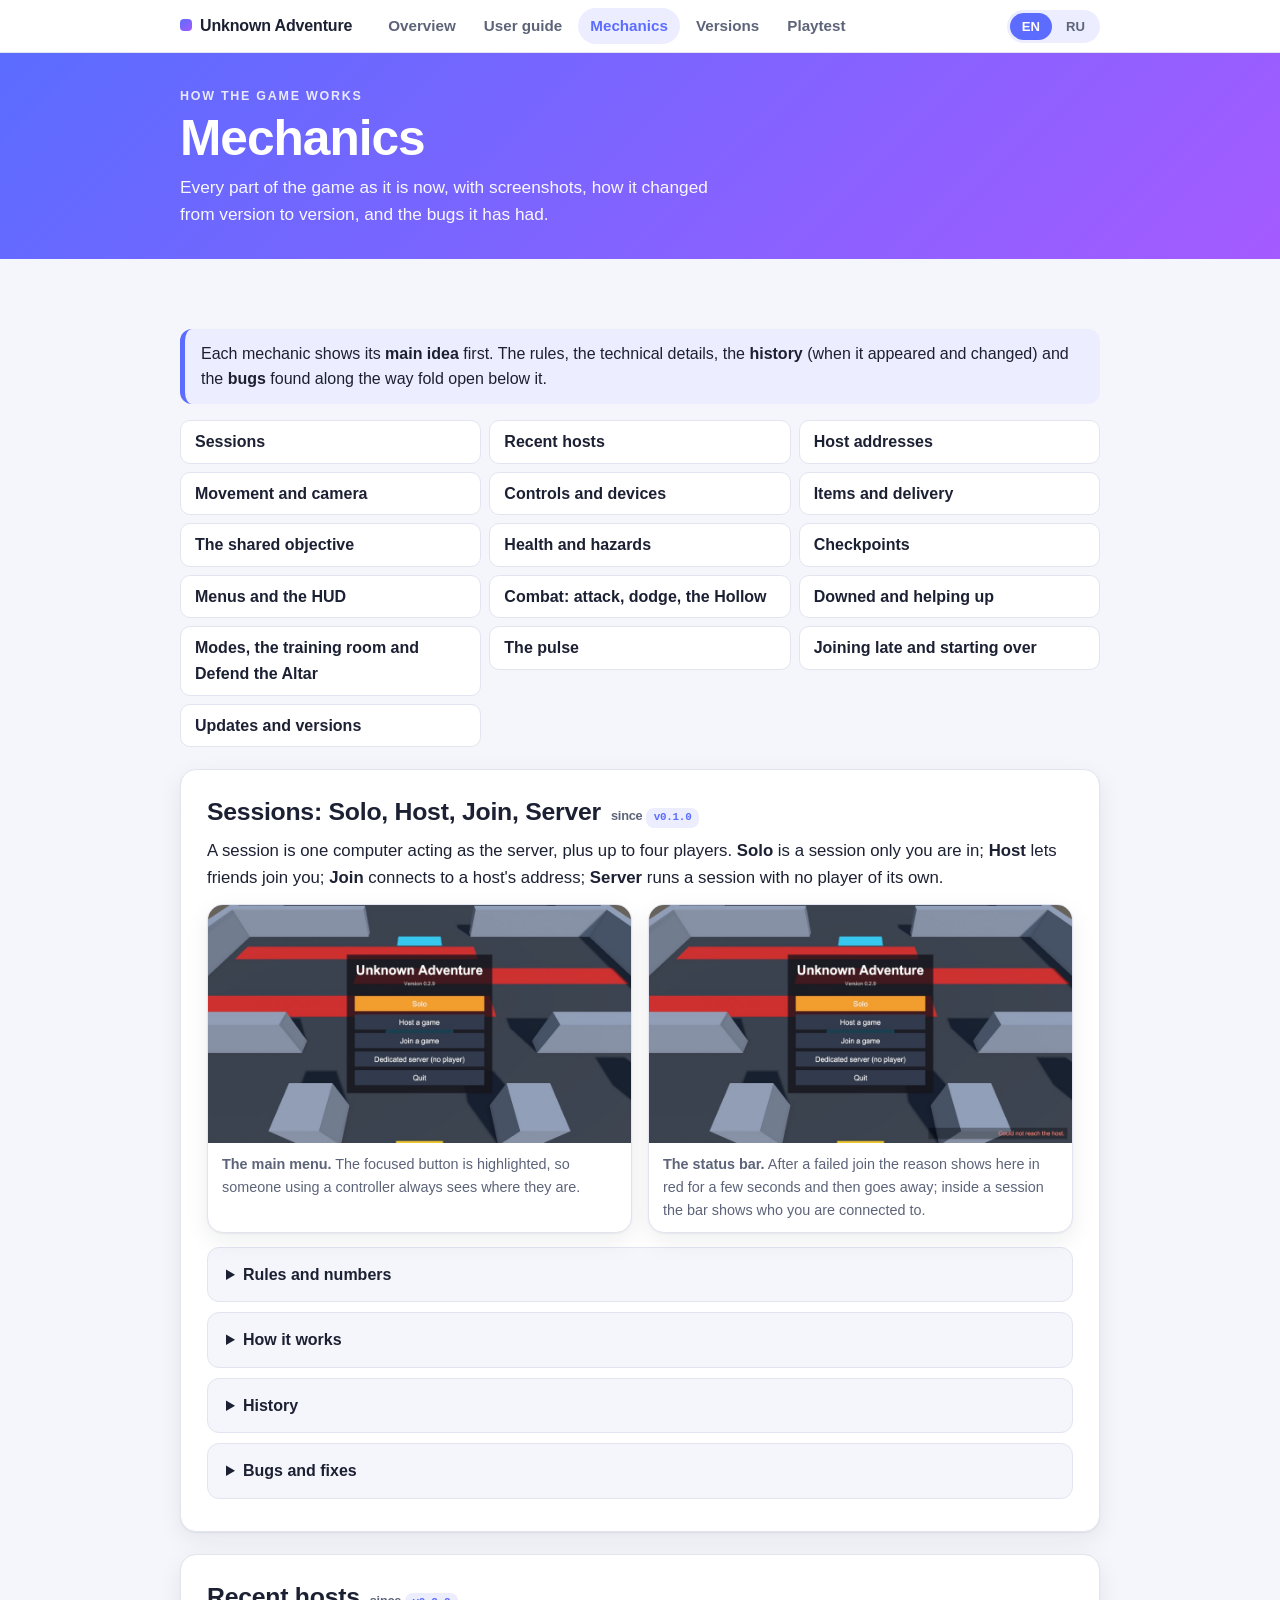
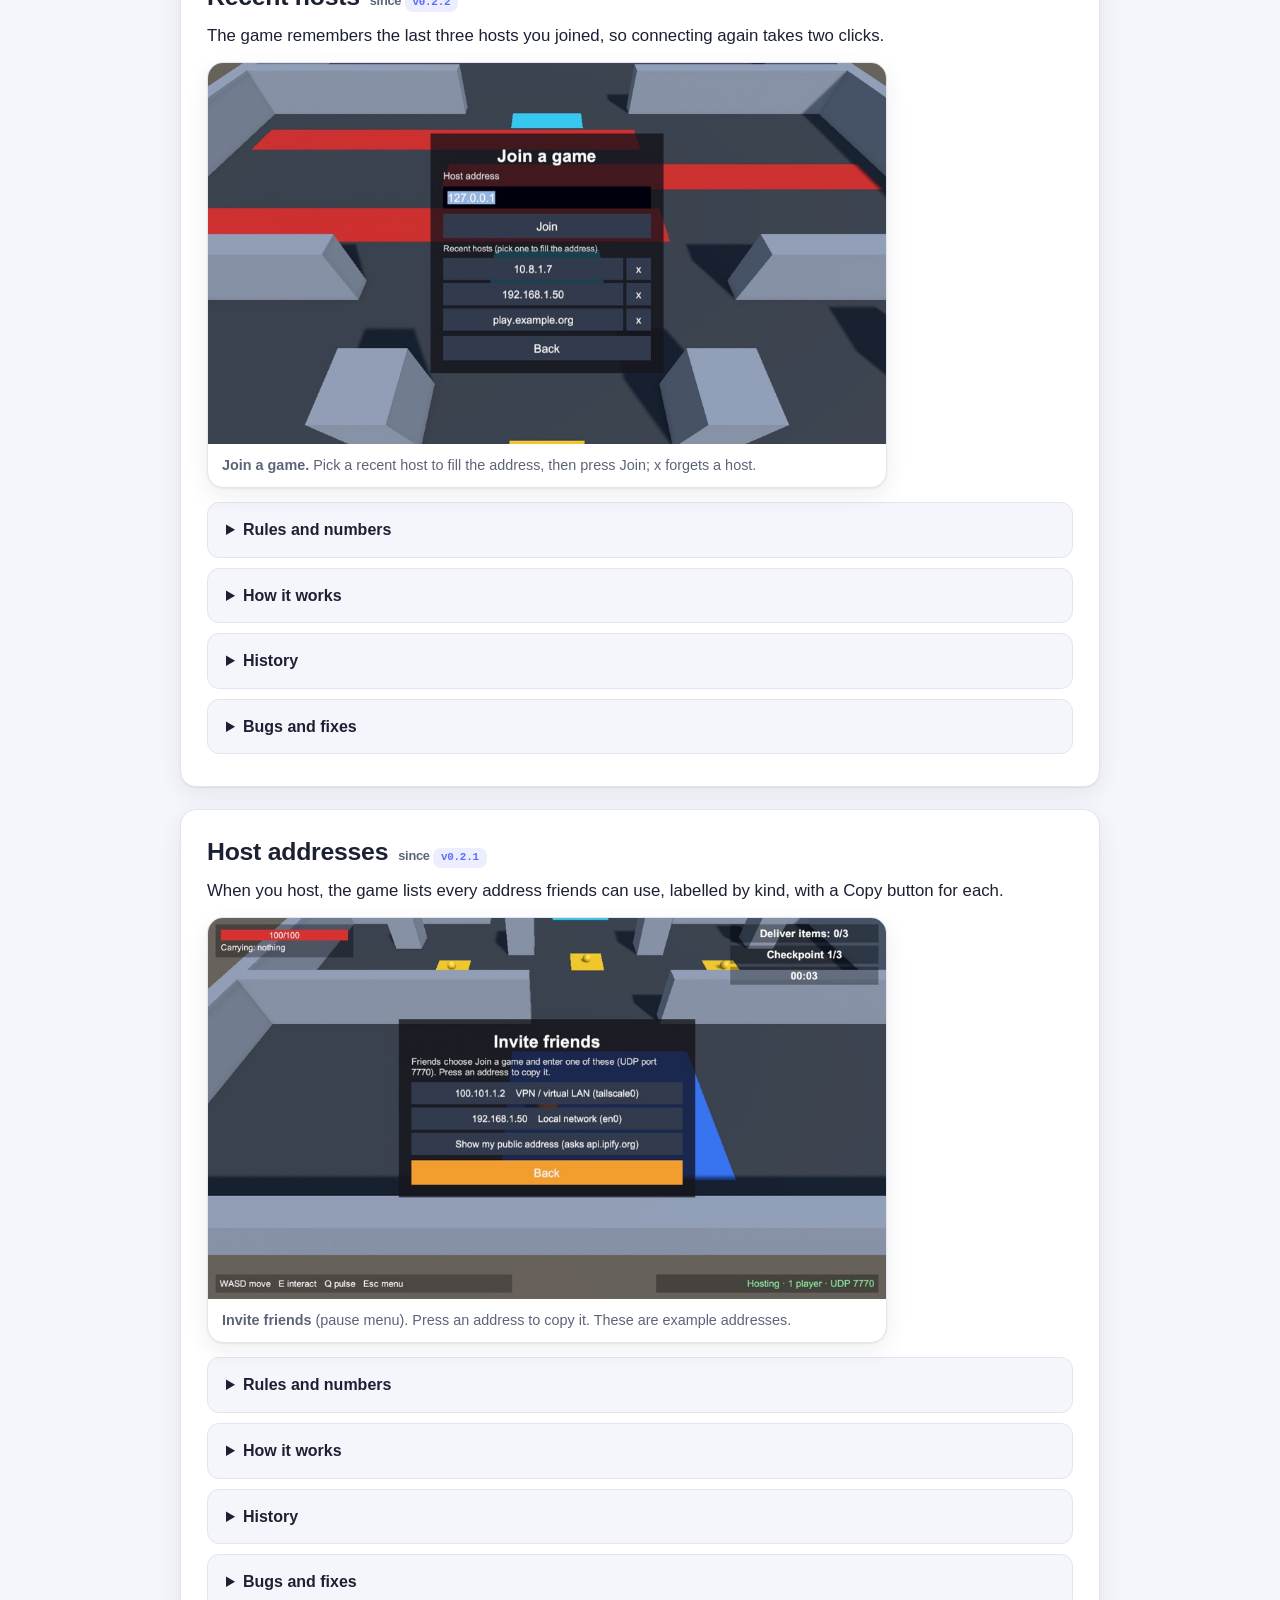
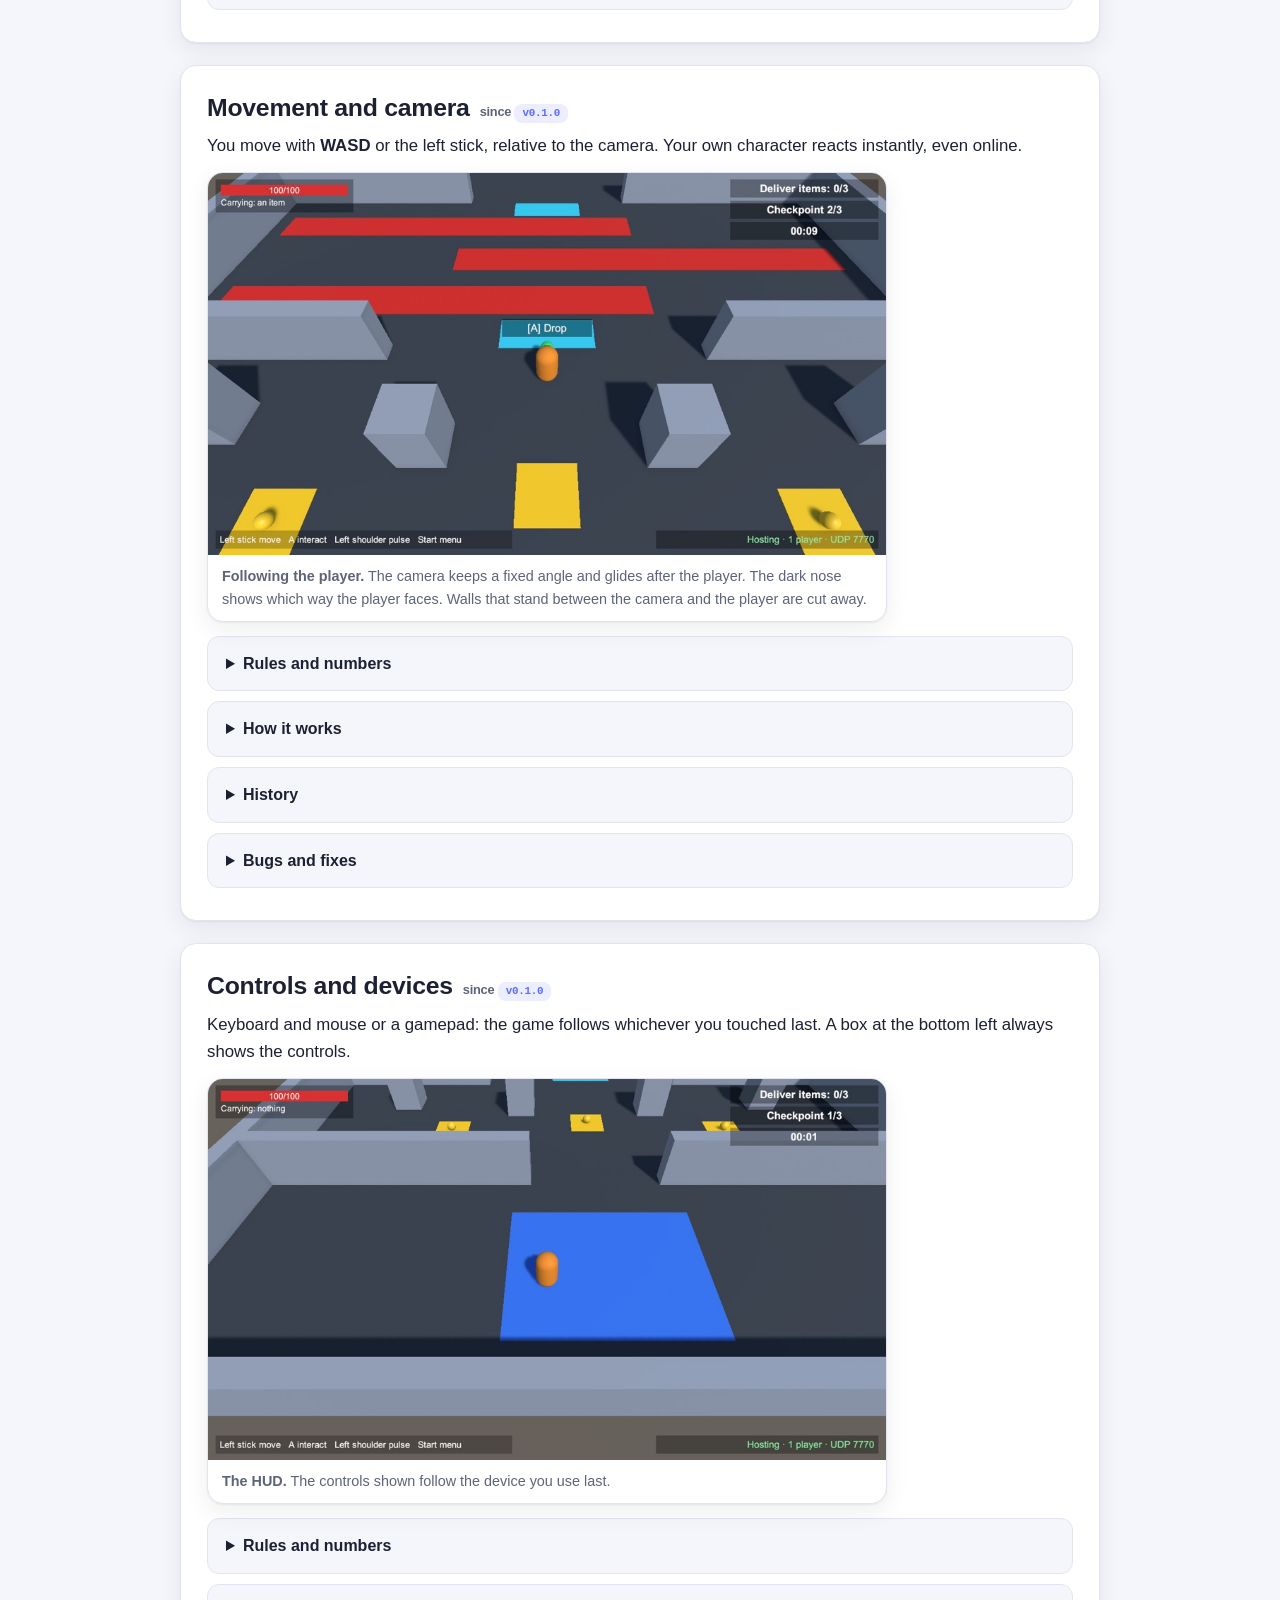
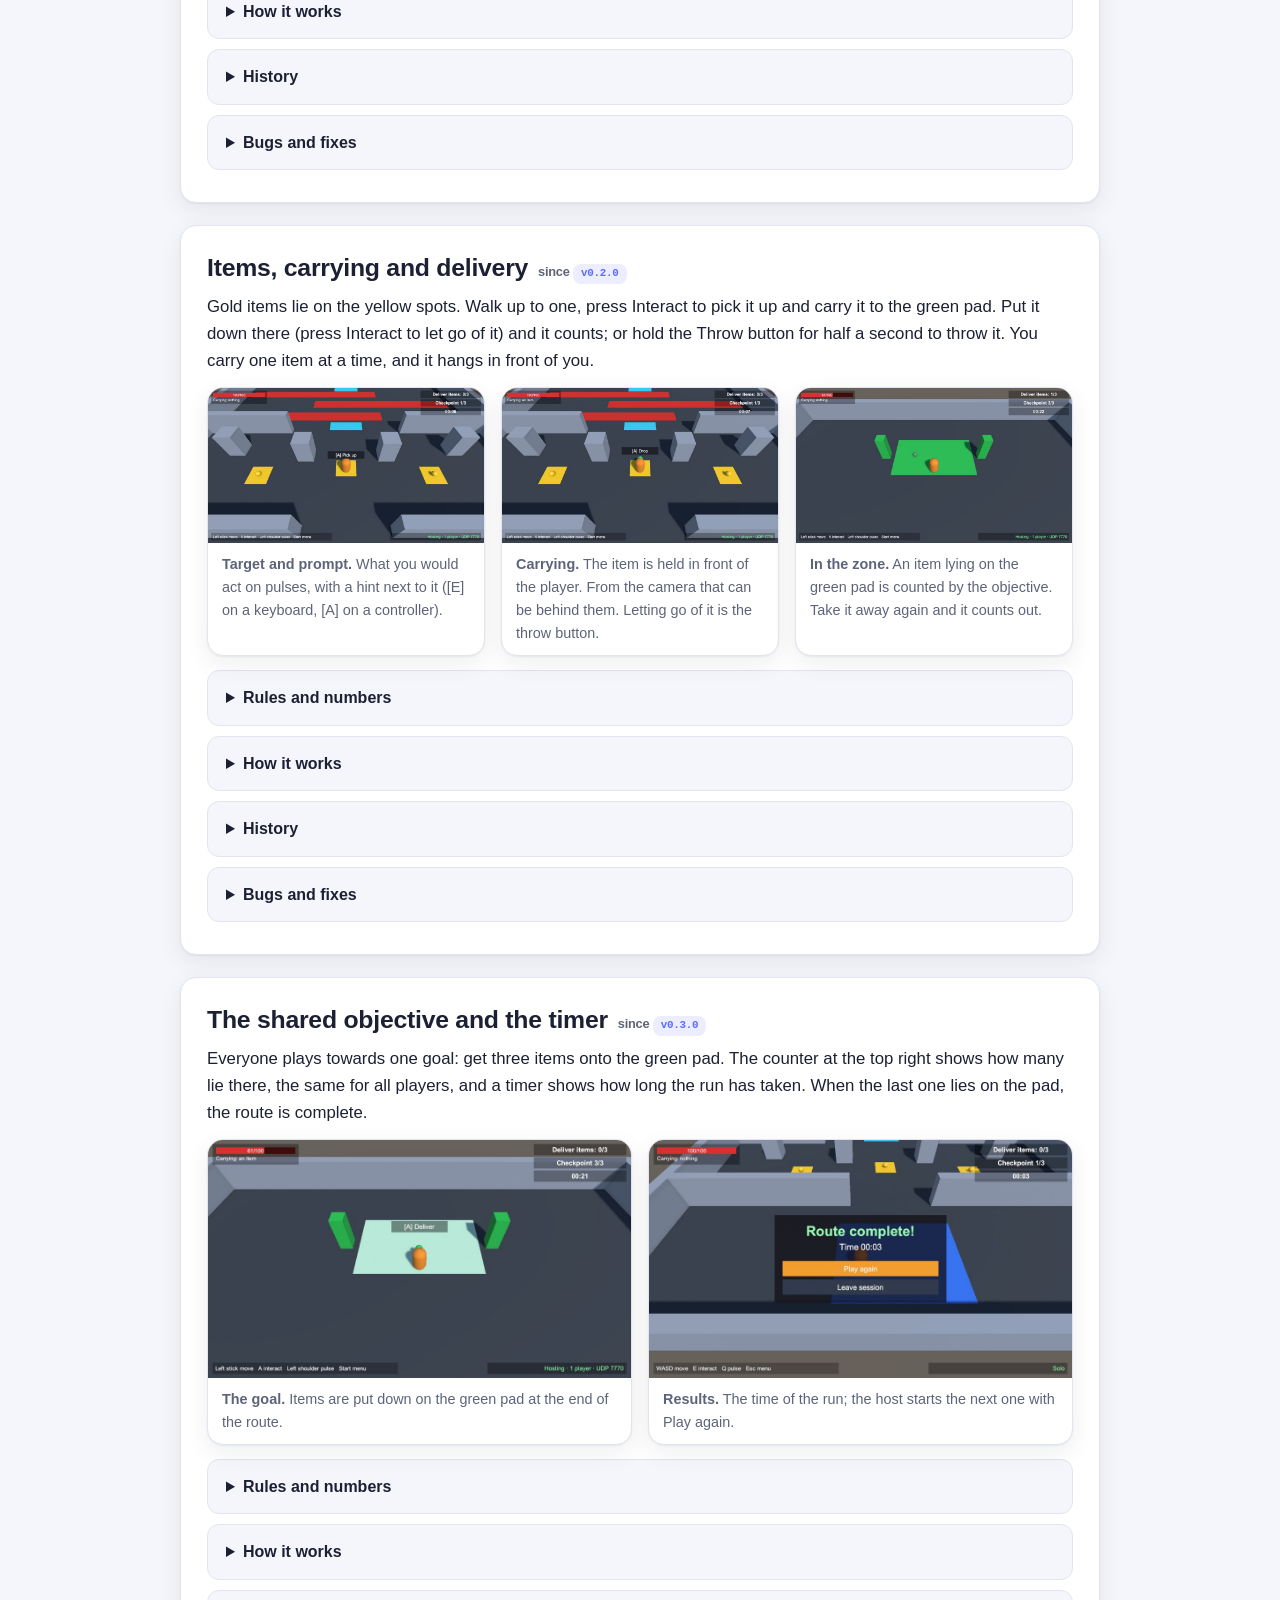
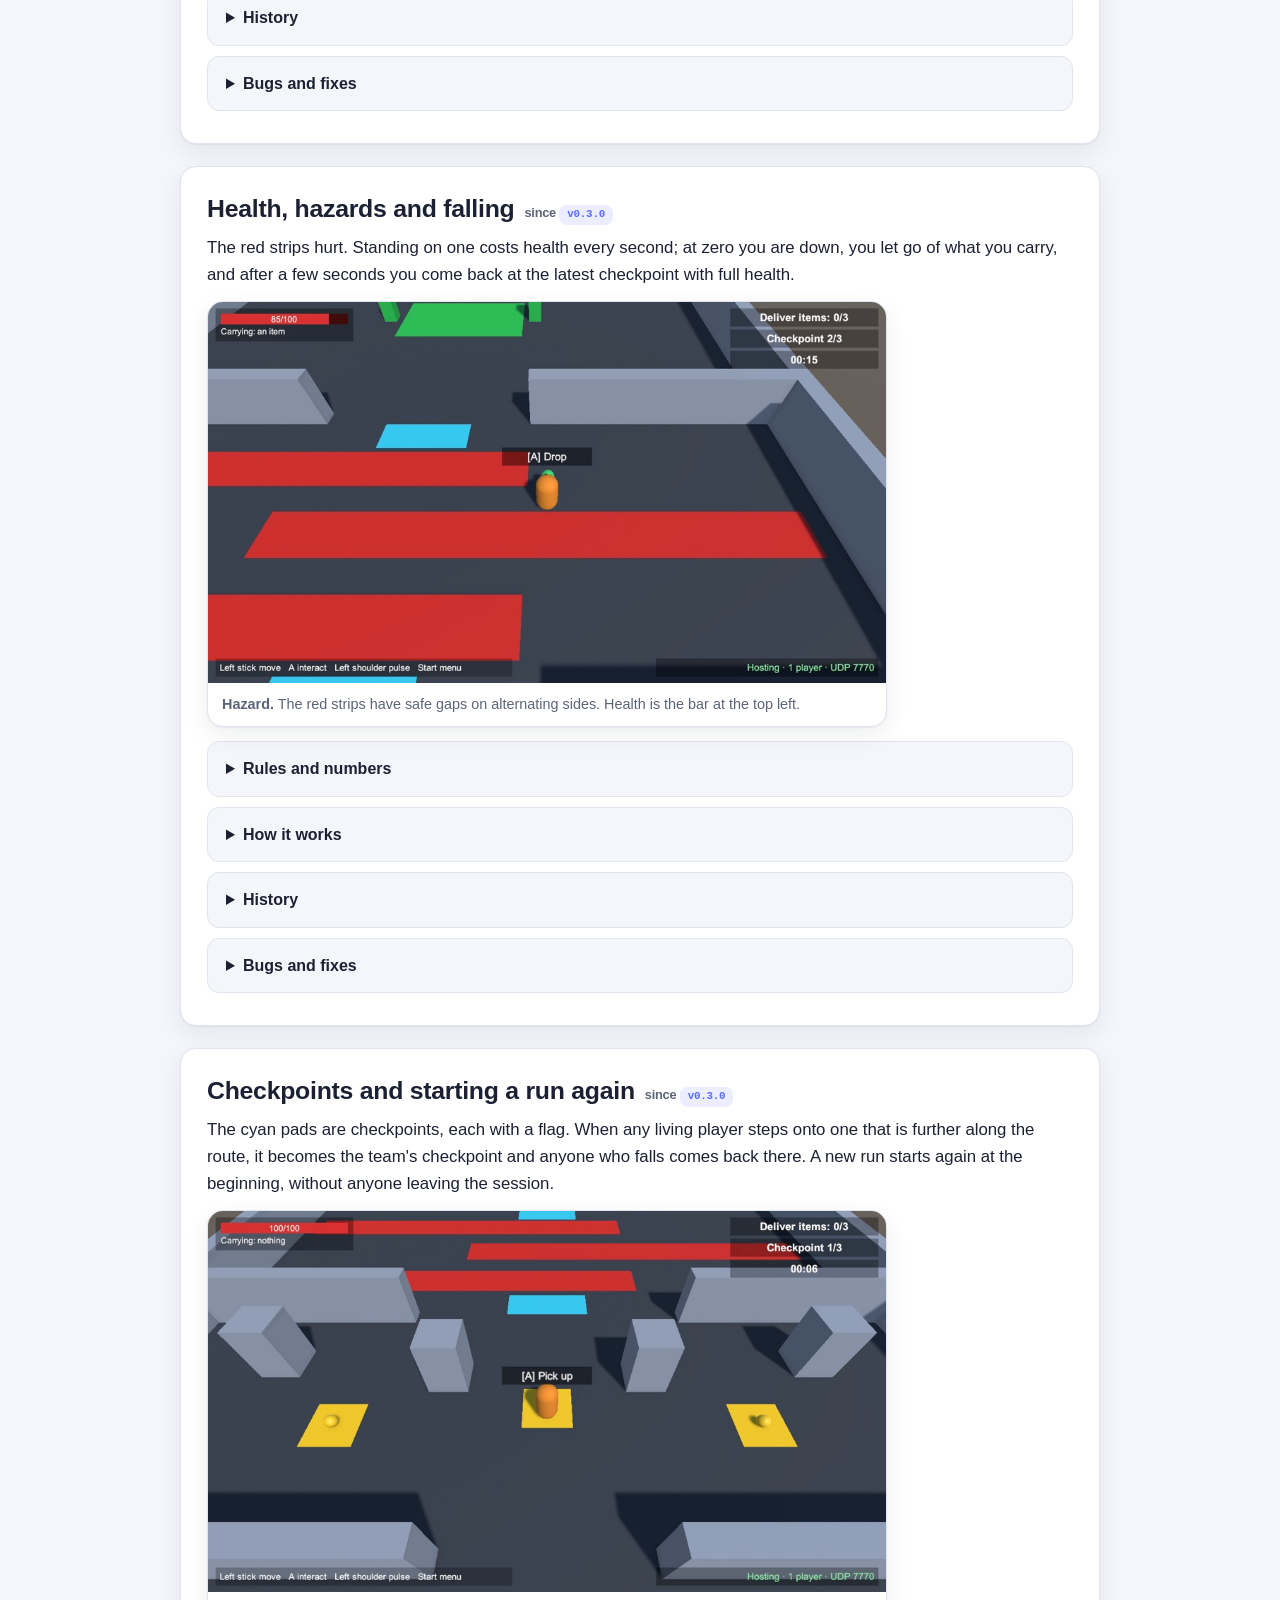
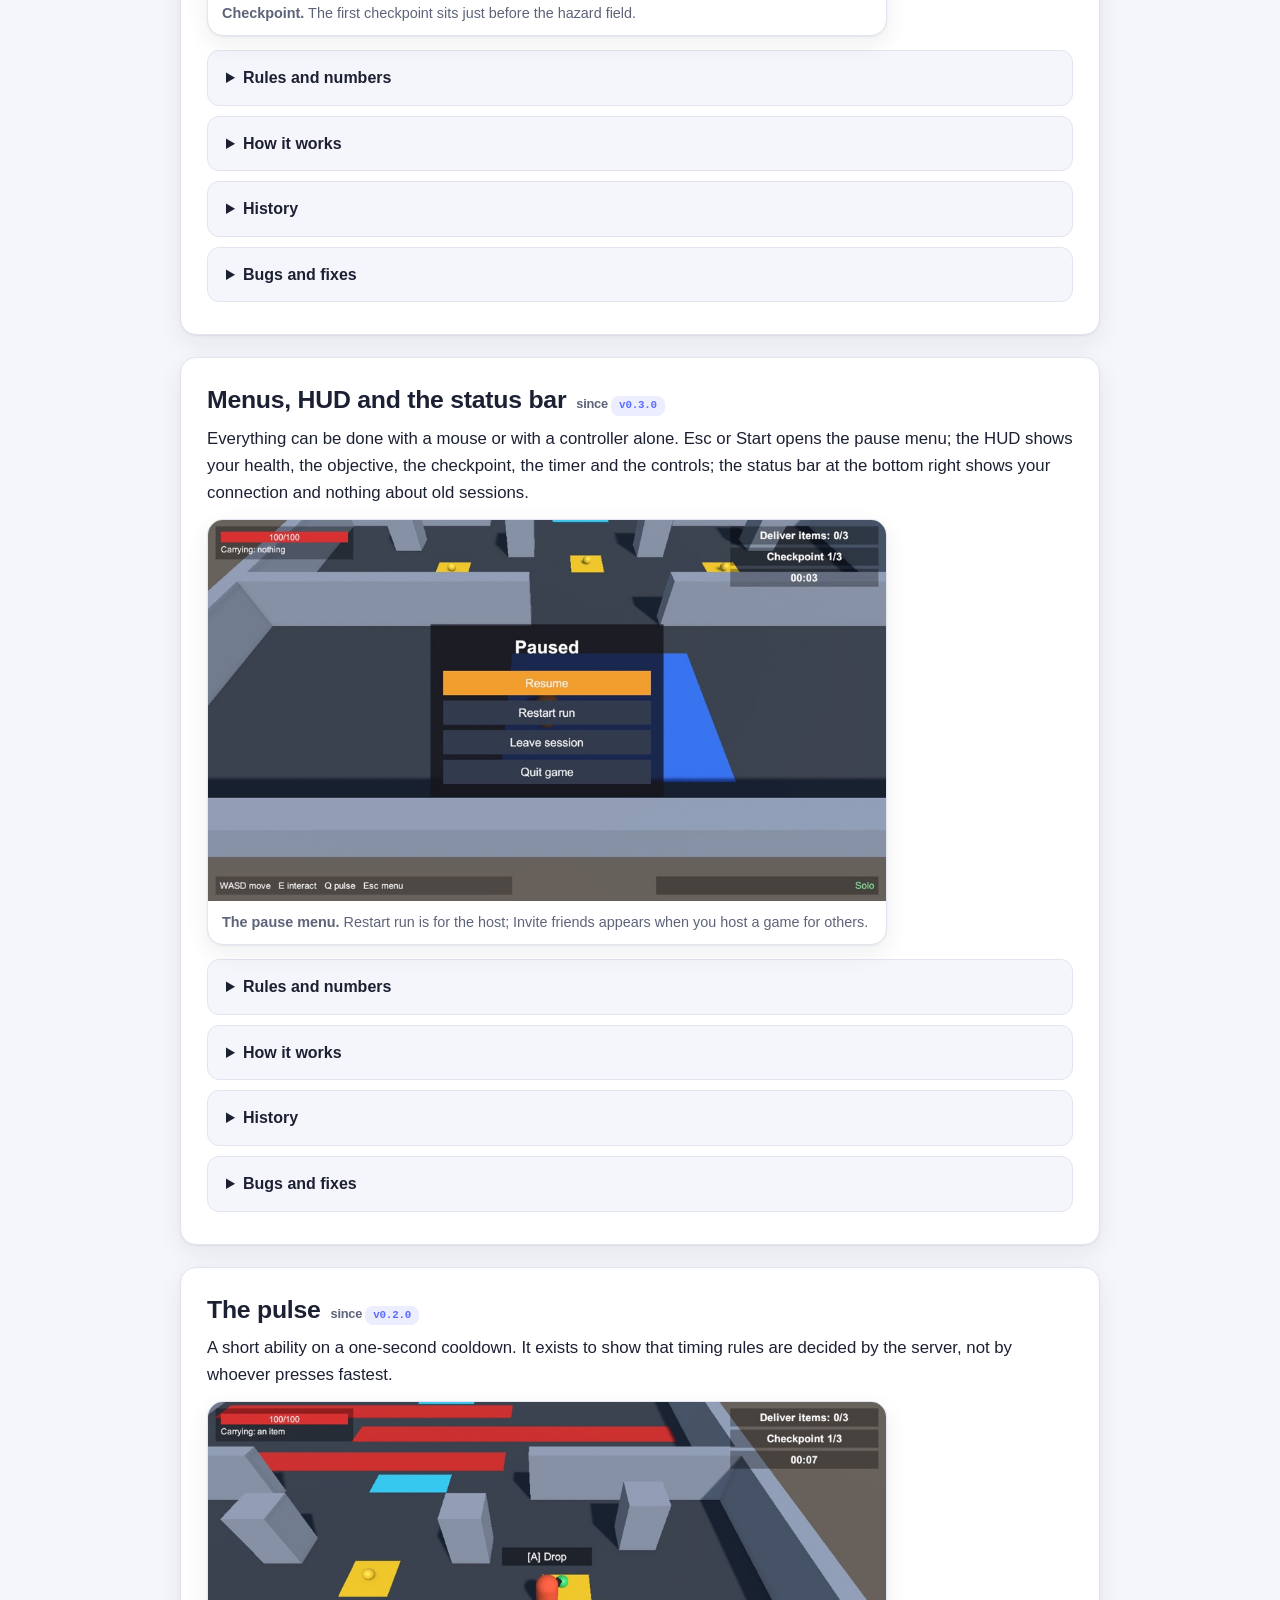
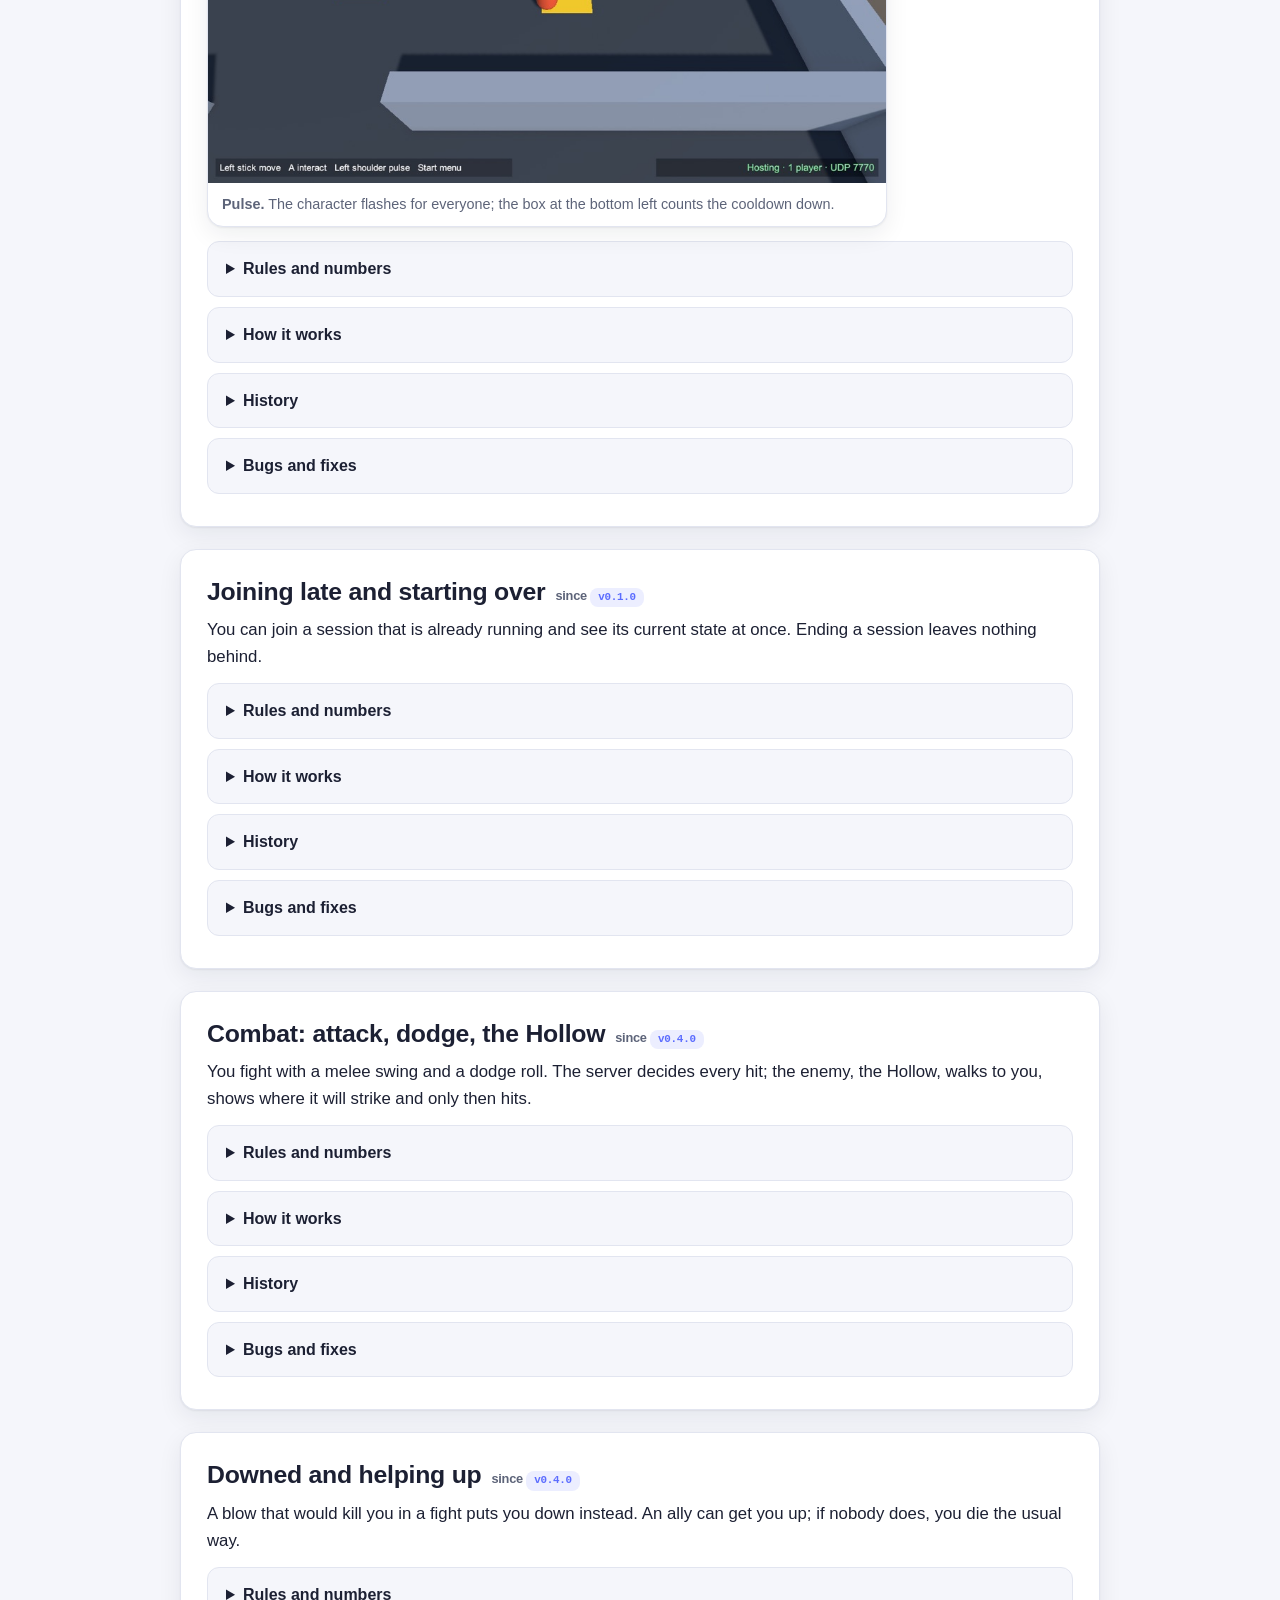
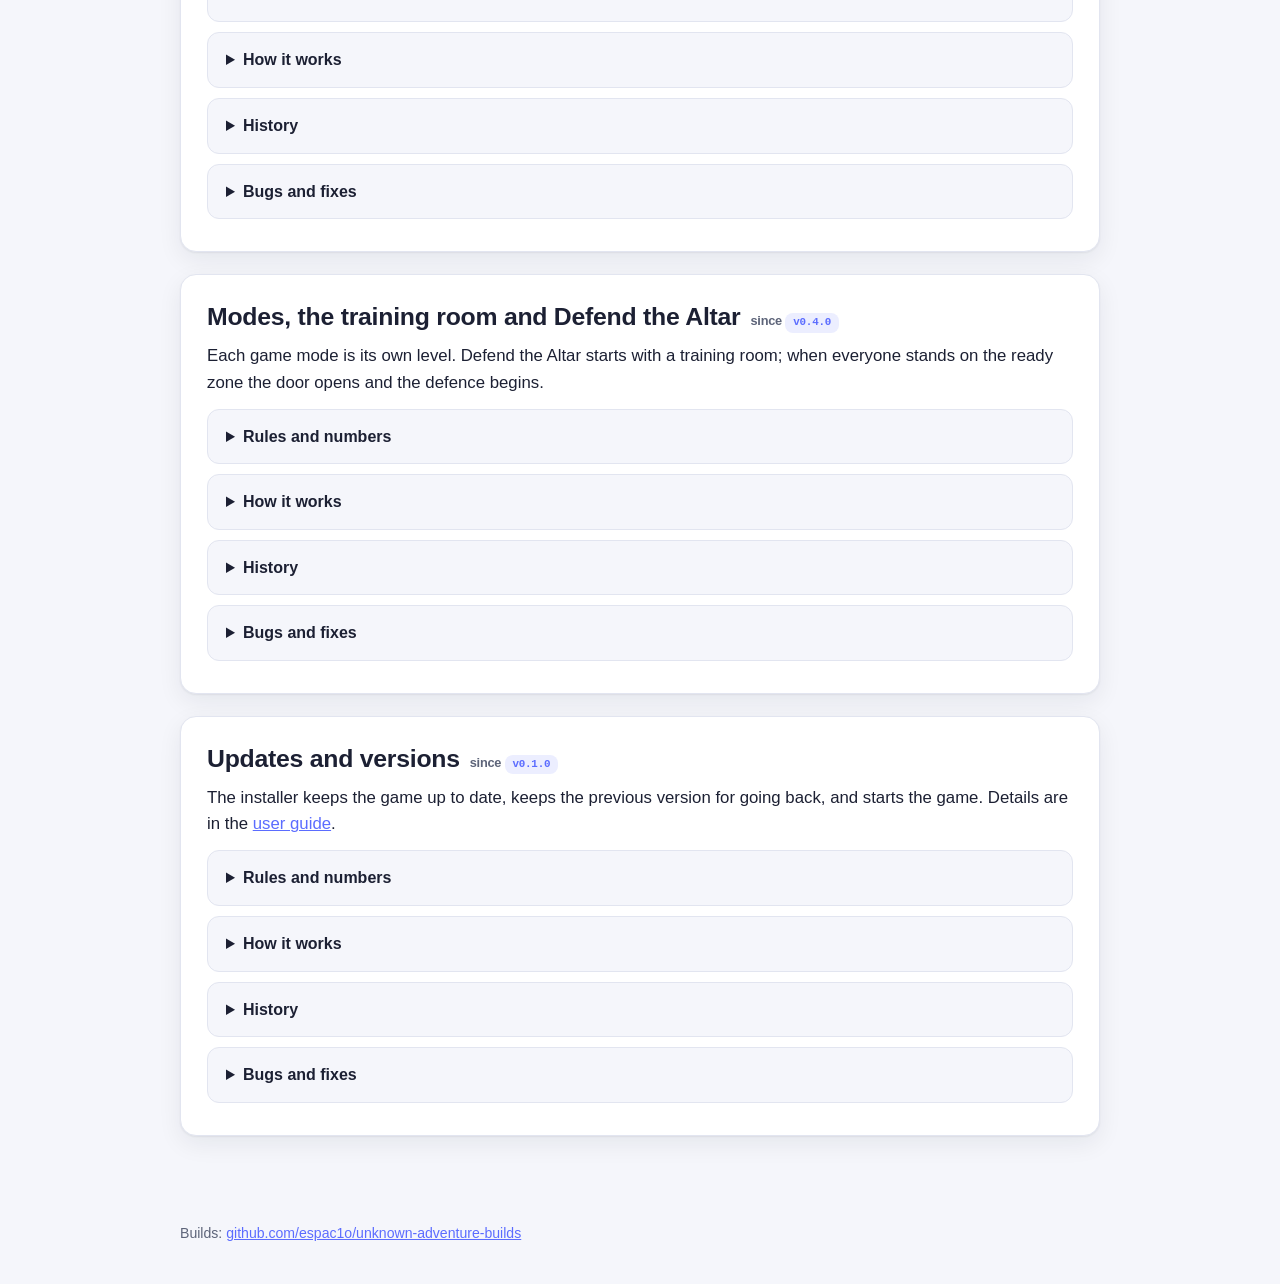
==== commit 53ec778b: "Update the site" ====
--- a/mechanics.html
+++ b/mechanics.html
@@ -29,19 +29,22 @@
 
 <main class="wrap">
 <div class="note"><p data-i18n="mech_intro">Each mechanic shows its <b>main idea</b> first. The rules, the technical details, the <b>history</b> (when it appeared and changed) and the <b>bugs</b> found along the way fold open below it.</p></div>
-  <ul class="toc"><li><a href="#sessions"><span data-i18n="toc_sessions">Sessions</span></a></li><li><a href="#recent"><span data-i18n="toc_recent">Recent hosts</span></a></li><li><a href="#addresses"><span data-i18n="toc_addresses">Host addresses</span></a></li><li><a href="#movement"><span data-i18n="toc_movement">Movement and camera</span></a></li><li><a href="#controls"><span data-i18n="toc_controls">Controls and devices</span></a></li><li><a href="#items"><span data-i18n="toc_items">Items and delivery</span></a></li><li><a href="#objective"><span data-i18n="toc_objective">The shared objective</span></a></li><li><a href="#hazards"><span data-i18n="toc_hazards">Health and hazards</span></a></li><li><a href="#checkpoints"><span data-i18n="toc_checkpoints">Checkpoints</span></a></li><li><a href="#menus"><span data-i18n="toc_menus">Menus and the HUD</span></a></li><li><a href="#pulse"><span data-i18n="toc_pulse">The pulse</span></a></li><li><a href="#state"><span data-i18n="toc_state">Joining late and starting over</span></a></li><li><a href="#updates"><span data-i18n="toc_updates">Updates and versions</span></a></li></ul>
+  <ul class="toc"><li><a href="#sessions"><span data-i18n="toc_sessions">Sessions</span></a></li><li><a href="#recent"><span data-i18n="toc_recent">Recent hosts</span></a></li><li><a href="#addresses"><span data-i18n="toc_addresses">Host addresses</span></a></li><li><a href="#movement"><span data-i18n="toc_movement">Movement and camera</span></a></li><li><a href="#controls"><span data-i18n="toc_controls">Controls and devices</span></a></li><li><a href="#items"><span data-i18n="toc_items">Items and delivery</span></a></li><li><a href="#objective"><span data-i18n="toc_objective">The shared objective</span></a></li><li><a href="#hazards"><span data-i18n="toc_hazards">Health and hazards</span></a></li><li><a href="#checkpoints"><span data-i18n="toc_checkpoints">Checkpoints</span></a></li><li><a href="#menus"><span data-i18n="toc_menus">Menus and the HUD</span></a></li><li><a href="#combat"><span data-i18n="toc_combat">Combat: attack, dodge, the Hollow</span></a></li><li><a href="#recovery"><span data-i18n="toc_recovery">Downed and helping up</span></a></li><li><a href="#altar"><span data-i18n="toc_altar">Modes, the training room and Defend the Altar</span></a></li><li><a href="#pulse"><span data-i18n="toc_pulse">The pulse</span></a></li><li><a href="#state"><span data-i18n="toc_state">Joining late and starting over</span></a></li><li><a href="#updates"><span data-i18n="toc_updates">Updates and versions</span></a></li></ul>
   <section class="mech" id="sessions"><h2><span data-i18n="sessions_h">Sessions: Solo, Host, Join, Server</span> <span class="since"><span data-i18n="since">since</span> <a class="tag" href="https://github.com/espac1o/unknown-adventure-builds/releases/tag/v0.1.0">v0.1.0</a></span></h2><p class="idea" data-i18n="sessions_idea">A session is one computer acting as the server, plus up to four players. <b>Solo</b> is a session only you are in; <b>Host</b> lets friends join you; <b>Join</b> connects to a host's address; <b>Server</b> runs a session with no player of its own.</p><div class="shots"><figure><img data-i18n-alt="f_menu_alt" src="assets/img/main_menu.jpg" alt="The main menu: Solo, Host a game, Join a game, Dedicated server and Quit"><figcaption data-i18n="f_menu_cap"><b>The main menu.</b> The focused button is highlighted, so someone using a controller always sees where they are.</figcaption></figure><figure><img data-i18n-alt="f_status_alt" src="assets/img/failed_join.jpg" alt="The main menu after a failed join, with a red message in the status bar at the bottom right"><figcaption data-i18n="f_status_cap"><b>The status bar.</b> After a failed join the reason shows here in red for a few seconds and then goes away; inside a session the bar shows who you are connected to.</figcaption></figure></div><details><summary><span data-i18n="grp_rules">Rules and numbers</span></summary><div data-i18n="sessions_rules"><ul><li>Up to <b>4 players</b> per session; one computer (the host or the server) is the authority.</li><li><b>Solo</b> is a host that listens on your own computer only, so nobody else can connect. It follows exactly the same rules as multiplayer.</li><li><b>Join</b> needs the host's address. The port is <b>UDP 7770</b>.</li><li>Everyone must run the <b>same version</b>. Otherwise the host refuses with &ldquo;Incompatible game version. You have X; the host has Y.&rdquo;</li><li>Failures are explained: <i>Could not reach the host</i> (wrong address, host not started, firewall), <i>Could not start the server</i> (the port is already in use).</li><li>The state button reads Offline, Starting, Hosting, Serving, Connecting or Connected, and folds the panel away.</li></ul></div></details><details><summary><span data-i18n="grp_how">How it works</span></summary><div data-i18n="sessions_how"><p>The host's computer decides everything that matters: movement results, who holds the ball, cooldowns. Clients send what the player wants and draw what the server says. Solo uses the same code, so single-player and multiplayer cannot behave differently.</p><p>Technically: FishNet over the Tugboat UDP transport. When a client connects, the server checks its version and answers before disconnecting a client that does not match.</p></div></details><details><summary><span data-i18n="grp_history">History</span></summary><ul class="timeline"><li><a class="tag" href="https://github.com/espac1o/unknown-adventure-builds/releases/tag/v0.1.0">v0.1.0</a> <span class="date">2026-11-03</span> <span data-i18n="sessions_h0">Solo, Host, Join, Disconnect and the version check.</span></li><li><a class="tag" href="https://github.com/espac1o/unknown-adventure-builds/releases/tag/v0.2.0">v0.2.0</a> <span class="date">2026-11-03</span> <span data-i18n="sessions_h1">Dedicated server mode (the <code>-server</code> switch).</span></li><li><a class="tag" href="https://github.com/espac1o/unknown-adventure-builds/releases/tag/v0.2.2">v0.2.2</a> <span class="date">2026-11-07</span> <span data-i18n="sessions_h2">The state label became a button that folds the panel away; a Server entry was added to the menu.</span></li><li><a class="tag" href="https://github.com/espac1o/unknown-adventure-builds/releases/tag/v0.3.0">v0.3.0</a> <span class="date">2026-11-03</span> <span data-i18n="sessions_h3">A new main menu, pause menu and results screen that work with a controller; the connection status moved to a bar at the bottom right that never shows information about a previous session.</span></li></ul></details><details><summary><span data-i18n="grp_bugs">Bugs and fixes</span></summary><div data-i18n="sessions_bugs"><div class="bug fixed"><b class="status">Fixed before v0.1.0</b> A player refused for a version mismatch sometimes saw a generic &ldquo;could not reach the host&rdquo; instead of the version message: the server dropped the connection before the reply arrived. The server now waits a quarter of a second before it disconnects the player.</div></div></details></section>
   <section class="mech" id="recent"><h2><span data-i18n="recent_h">Recent hosts</span> <span class="since"><span data-i18n="since">since</span> <a class="tag" href="https://github.com/espac1o/unknown-adventure-builds/releases/tag/v0.2.2">v0.2.2</a></span></h2><p class="idea" data-i18n="recent_idea">The game remembers the last three hosts you joined, so connecting again takes two clicks.</p><div class="shots one"><figure><img data-i18n-alt="f_recent_alt" src="assets/img/join.jpg" alt="The join screen: an address field and three recent hosts, each with an x button"><figcaption data-i18n="f_recent_cap"><b>Join a game.</b> Pick a recent host to fill the address, then press Join; x forgets a host.</figcaption></figure></div><details><summary><span data-i18n="grp_rules">Rules and numbers</span></summary><div data-i18n="recent_rules"><ul><li>An address is saved only after you <b>connected</b> successfully.</li><li>Newest first, at most <b>three</b>; joining an old host again moves it to the top without a duplicate.</li><li>Clicking an entry only <b>fills the field</b>: you still press Join.</li><li>The <b>x</b> deletes an entry.</li><li>Only letters, digits and <code>. : - _</code> are accepted, so nothing odd is stored.</li><li>The list is stored on your device in the game's preferences. It survives updates and is never sent anywhere. Automated (headless) runs never save to it.</li></ul></div></details><details><summary><span data-i18n="grp_how">How it works</span></summary><div data-i18n="recent_how"><p>The list is plain logic in the <code>Net</code> library (<code>RecentHosts</code>), tested on its own: ordering, the limit of three, deleting, refusing odd text, and a save-and-load round trip. The game stores the text form in Unity's PlayerPrefs.</p></div></details><details><summary><span data-i18n="grp_history">History</span></summary><ul class="timeline"><li><a class="tag" href="https://github.com/espac1o/unknown-adventure-builds/releases/tag/v0.2.2">v0.2.2</a> <span class="date">2026-11-07</span> <span data-i18n="recent_h0">Added.</span></li><li><a class="tag" href="https://github.com/espac1o/unknown-adventure-builds/releases/tag/v0.3.0">v0.3.0</a> <span class="date">2026-11-03</span> <span data-i18n="recent_h1">The list moved to the new Join a game screen; pick a host to fill the address, x forgets it.</span></li></ul></details><details><summary><span data-i18n="grp_bugs">Bugs and fixes</span></summary><div data-i18n="recent_bugs"><p>No known problems.</p></div></details></section>
   <section class="mech" id="addresses"><h2><span data-i18n="addresses_h">Host addresses</span> <span class="since"><span data-i18n="since">since</span> <a class="tag" href="https://github.com/espac1o/unknown-adventure-builds/releases/tag/v0.2.1">v0.2.1</a></span></h2><p class="idea" data-i18n="addresses_idea">When you host, the game lists every address friends can use, labelled by kind, with a Copy button for each.</p><div class="shots one"><figure><img data-i18n-alt="f_addr_alt" src="assets/img/invite.jpg" alt="Invite friends: two example addresses, each a button that copies it, and the public-address button"><figcaption data-i18n="f_addr_cap"><b>Invite friends</b> (pause menu). Press an address to copy it. These are example addresses.</figcaption></figure></div><details><summary><span data-i18n="grp_rules">Rules and numbers</span></summary><div data-i18n="addresses_rules"><table class="rules"><tr><td>VPN / virtual LAN</td><td>Tailscale, ZeroTier, Hamachi, WireGuard. <b>Best for friends in different places.</b></td></tr><tr><td>Local network</td><td>Your home or office network: for people on the same Wi-Fi or cable.</td></tr><tr><td>Virtual machine or container</td><td>Shown for completeness; rarely useful to friends.</td></tr><tr><td>Public</td><td>An address assigned directly to this computer. Behind a normal router, use the button below.</td></tr></table><ul><li><b>Show my public address</b> asks api.ipify.org <b>only when you press it</b>, which tells that service your address.</li><li>A public address only works if your router <b>forwards UDP port 7770</b> to your computer. Behind a VPN or proxy it shows that service's address instead.</li><li>Only IPv4 addresses are shown; the list refreshes every 10 seconds.</li></ul></div></details><details><summary><span data-i18n="grp_how">How it works</span></summary><div data-i18n="addresses_how"><p>The game reads the computer's network interfaces and sorts each address by rules: private ranges (10/8, 172.16/12, 192.168/16) are local, 100.64/10 is the range Tailscale uses, interface names such as <i>tailscale</i>, <i>zt</i>, <i>wg</i>, <i>utun</i> mean VPN, names such as <i>docker</i> or <i>vmnet</i> mean virtual. Loopback, link-local and multicast addresses are never shown. 21 known cases are checked automatically, including the exact edges of each range.</p></div></details><details><summary><span data-i18n="grp_history">History</span></summary><ul class="timeline"><li><a class="tag" href="https://github.com/espac1o/unknown-adventure-builds/releases/tag/v0.2.1">v0.2.1</a> <span class="date">2026-11-03</span> <span data-i18n="addresses_h0">Added: the address list and the on-demand public lookup.</span></li><li><a class="tag" href="https://github.com/espac1o/unknown-adventure-builds/releases/tag/v0.2.2">v0.2.2</a> <span class="date">2026-11-07</span> <span data-i18n="addresses_h1">The list now folds away with the rest of the connection panel.</span></li><li><a class="tag" href="https://github.com/espac1o/unknown-adventure-builds/releases/tag/v0.3.0">v0.3.0</a> <span class="date">2026-11-03</span> <span data-i18n="addresses_h2">Moved to the pause menu as Invite friends: press an address to copy it.</span></li></ul></details><details><summary><span data-i18n="grp_bugs">Bugs and fixes</span></summary><div data-i18n="addresses_bugs"><div class="bug"><b class="status">Open</b> Labels for Steam Deck (<code>wlan0</code>) and Windows adapter names are based on naming conventions and have not been checked on those systems.</div></div></details></section>
   <section class="mech" id="movement"><h2><span data-i18n="movement_h">Movement and camera</span> <span class="since"><span data-i18n="since">since</span> <a class="tag" href="https://github.com/espac1o/unknown-adventure-builds/releases/tag/v0.1.0">v0.1.0</a></span></h2><p class="idea" data-i18n="movement_idea">You move with <b>WASD</b> or the left stick, relative to the camera. Your own character reacts instantly, even online.</p><div class="shots one"><figure><img data-i18n-alt="f_arena_alt" src="assets/img/checkpoint.jpg" alt="The player (orange, with a dark nose) walking up to a cyan checkpoint pad, seen from the fixed camera"><figcaption data-i18n="f_arena_cap"><b>Following the player.</b> The camera keeps a fixed angle and glides after the player. The dark nose shows which way the player faces. Walls that stand between the camera and the player are cut away.</figcaption></figure></div><details><summary><span data-i18n="grp_rules">Rules and numbers</span></summary><div data-i18n="movement_rules"><ul><li>&ldquo;Up&rdquo; on the screen is away from the camera, whatever direction the camera faces.</li><li>Diagonal movement is not faster than straight movement.</li><li>Walls and obstacles stop everyone at the same place.</li><li>Other players' characters are drawn where the server says they are.</li></ul></div></details><details><summary><span data-i18n="grp_how">How it works</span></summary><div data-i18n="movement_how"><p>Your computer moves your character at once (<i>prediction</i>), the server runs the same movement from your inputs and corrects you if the two ever disagree. Movement uses Unity's character controller driven by FishNet's prediction, ticking 30 times a second.</p><p>Tested: after settling, client and server positions agreed to 0.000 m on a clean network and with 100 ms latency and 5% packet loss, including walking into a wall and corrections pushed from the server.</p></div></details><details><summary><span data-i18n="grp_history">History</span></summary><ul class="timeline"><li><a class="tag" href="https://github.com/espac1o/unknown-adventure-builds/releases/tag/v0.1.0">v0.1.0</a> <span class="date">2026-11-03</span> <span data-i18n="movement_h0">Movement with prediction, the follow camera, obstacles.</span></li><li><a class="tag" href="https://github.com/espac1o/unknown-adventure-builds/releases/tag/v0.3.0">v0.3.0</a> <span class="date">2026-11-03</span> <span data-i18n="movement_h1">Units turn toward the way they move and show it with a dark nose; the camera glides after the player and cuts away walls in its way; the arena became the Courier Route level.</span></li><li><a class="tag" href="https://github.com/espac1o/unknown-adventure-builds/releases/tag/v0.3.1">v0.3.1</a> <span class="date">2026-11-07</span> <span data-i18n="movement_h2">The character and the camera move evenly between network ticks; the camera cuts away only walls clearly between it and the player, not walls beside or behind you.</span></li><li><a class="tag" href="https://github.com/espac1o/unknown-adventure-builds/releases/tag/v0.3.2">v0.3.2</a> <span class="date">2026-11-07</span> <span data-i18n="movement_h3">The character no longer trembles; it speeds up and slows down instead of starting and stopping at once; the camera follows like a spring, easing in and out; the hint stays steady; other players move more evenly.</span></li></ul></details><details><summary><span data-i18n="grp_bugs">Bugs and fixes</span></summary><div data-i18n="movement_bugs"><p>No known problems. The art is placeholder, and the character does not show which way it faces yet.</p></div></details></section>
-  <section class="mech" id="controls"><h2><span data-i18n="controls_h">Controls and devices</span> <span class="since"><span data-i18n="since">since</span> <a class="tag" href="https://github.com/espac1o/unknown-adventure-builds/releases/tag/v0.1.0">v0.1.0</a></span></h2><p class="idea" data-i18n="controls_idea">Keyboard and mouse or a gamepad: the game follows whichever you touched last. A box at the bottom left always shows the controls.</p><div class="shots one"><figure><img data-i18n-alt="f_info_alt" src="assets/img/level_start.jpg" alt="The HUD: health top left, objective, checkpoint and timer top right, the controls bottom left"><figcaption data-i18n="f_info_cap"><b>The HUD.</b> The controls shown follow the device you use last.</figcaption></figure></div><details><summary><span data-i18n="grp_rules">Rules and numbers</span></summary><div data-i18n="controls_rules"><table class="rules"><tr><td>Move</td><td><code>WASD</code> / left stick</td></tr><tr><td>Interact (pick up; put the ball down; catch a thrown ball just before it arrives)</td><td><code>E</code> / gamepad <b>A</b></td></tr><tr><td>Pulse (1 s cooldown)</td><td><code>Q</code> / left shoulder <b>LB</b></td></tr><tr><td>Throw (hold to charge, let go to throw; 5 s cooldown)</td><td><code>R</code> / right shoulder <b>RB</b></td></tr><tr><td>Pause menu</td><td><code>Esc</code> / gamepad <b>Start</b></td></tr></table><p>Sticks have a 20% dead zone. The start menu is clicked with a mouse (on a Steam Deck, use the touchscreen or trackpads).</p></div></details><details><summary><span data-i18n="grp_how">How it works</span></summary><div data-i18n="controls_how"><p>A small input layer turns every device into the same <i>intent</i>: where you want to move, where you aim and which buttons are held, all in world space. The game and the server only ever see intents, never keys, so bots and tests can play too. Aiming from the stick or the mouse exists but nothing uses it yet.</p></div></details><details><summary><span data-i18n="grp_history">History</span></summary><ul class="timeline"><li><a class="tag" href="https://github.com/espac1o/unknown-adventure-builds/releases/tag/v0.1.0">v0.1.0</a> <span class="date">2026-11-03</span> <span data-i18n="controls_h0">Keyboard, mouse and gamepad movement.</span></li><li><a class="tag" href="https://github.com/espac1o/unknown-adventure-builds/releases/tag/v0.2.0">v0.2.0</a> <span class="date">2026-11-03</span> <span data-i18n="controls_h1">E / A and Q / left shoulder added, with hints on screen.</span></li><li><a class="tag" href="https://github.com/espac1o/unknown-adventure-builds/releases/tag/v0.2.2">v0.2.2</a> <span class="date">2026-11-07</span> <span data-i18n="controls_h2">The hints moved to a box at the bottom left that is always visible, with the live state of the ball and the pulse.</span></li><li><a class="tag" href="https://github.com/espac1o/unknown-adventure-builds/releases/tag/v0.3.0">v0.3.0</a> <span class="date">2026-11-03</span> <span data-i18n="controls_h3">E / A now means Interact (pick up, drop); Esc / Start opens the pause menu; the hints follow the device you use; menus work with a controller.</span></li></ul></details><details><summary><span data-i18n="grp_bugs">Bugs and fixes</span></summary><div data-i18n="controls_bugs"><p>No known problems.</p></div></details></section>
-  <section class="mech" id="items"><h2><span data-i18n="items_h">Items, carrying and delivery</span> <span class="since"><span data-i18n="since">since</span> <a class="tag" href="https://github.com/espac1o/unknown-adventure-builds/releases/tag/v0.2.0">v0.2.0</a></span></h2><p class="idea" data-i18n="items_idea">Gold items lie on the yellow spots. Walk up to one, press Interact to pick it up and carry it to the green pad. Put it down there (press Interact to let go of it) and it counts; or hold the Throw button for half a second to throw it. You carry one item at a time, and it hangs in front of you.</p><div class="shots three"><figure><img data-i18n-alt="f_pick_alt" src="assets/img/pickup_room.jpg" alt="A player standing on a yellow item spot; the item pulses and the prompt reads Pick up"><figcaption data-i18n="f_pick_cap"><b>Target and prompt.</b> What you would act on pulses, with a hint next to it ([E] on a keyboard, [A] on a controller).</figcaption></figure><figure><img data-i18n-alt="f_carry_alt" src="assets/img/carrying.jpg" alt="The player carrying an item that hangs in front of them, which from the camera is behind them"><figcaption data-i18n="f_carry_cap"><b>Carrying.</b> The item is held in front of the player. From the camera that can be behind them. Letting go of it is the throw button.</figcaption></figure><figure><img data-i18n-alt="f_deliver_alt" src="assets/img/delivered.jpg" alt="An item lying on the green pad, with the objective at 1/3 in the top right"><figcaption data-i18n="f_deliver_cap"><b>In the zone.</b> An item lying on the green pad is counted by the objective. Take it away again and it counts out.</figcaption></figure></div><details><summary><span data-i18n="grp_rules">Rules and numbers</span></summary><div data-i18n="items_rules"><ul><li><b>Target.</b> With a mouse, what the pointer is over, within reach; with a controller (or when the pointer is over nothing), the nearest thing in front of you, inside a cone of 70 degrees. Reach is <b>2 metres</b> from the middle of the item (the prompt shows a little inside that), and a wall in between blocks it. Only a free item is offered, and only when your hands are empty.</li><li><b>Interact.</b> With empty hands it picks up the target item. It also asks for a catch (see below). With a ball in hand it puts the ball down (it keeps your speed, so a ball put down while you walk rolls on).</li><li><b>Throw.</b> A skill of its own on <b>R</b> / <b>RB</b>. <b>Holding</b> charges the throw for up to <b>2 seconds</b>: the longer, the harder it flies (from 8 to 20 metres a second). It leaves when you let go, at once on your screen. While you charge you walk slower (down to 45% at full charge, slowing steadily), your colour gets darker (never far from your own), and the ball sinks and is drawn back; the other players see all of it. Let go before a fifth of the charge (0.4 seconds) and nothing is thrown: the ball goes back as it was. The radial on the skill is <b>yellow</b> until letting go would throw, then <b>green</b>. A throw needs <b>5 seconds</b> to recharge (the skill shows a sweep and the seconds left); while it recharges the button does nothing at all, and a hold begun then does not turn into a throw when it is ready. Putting the ball down or going down cancels a charge.</li><li><b>Hit.</b> A thrown ball that passes close to another player <b>stuns</b> them for 1 second (they cannot move, pick up or throw, and flash) and gives the thrower a <b>speed boost</b> as strong as the charge: up to +60% for 1 second. The ball stops where it hit and drops there, like against a wall, and the person hit is pushed a little the way the ball flew (about 0.6 metres, fast at first and dying away).</li><li><b>Catch.</b> Press <b>E</b> / <b>A</b> with empty hands up to 0.4 seconds before the ball reaches you and you catch it instead of being hit: it is in your hands and you get the boost. A catch can be asked for again after 1.2 seconds (the Catch skill shows it).</li><li><b>Skills.</b> They sit at the bottom left (Pulse, Throw, Catch), each with its name and the button under it.</li><li><b>One at a time.</b> A second pickup with full hands is refused.</li><li>A carried item hangs <b>0.9 metres in front</b> of the player at chest height. A dropped or thrown item is a small ball: it falls, bounces and rolls to a stop, and one dropped while you walk keeps half your speed, so it rolls on.</li><li>Players walk through items; items can be picked up even from inside the green pad.</li><li>An item lying on the pad counts; a held one never does. A ball that leaves the map goes back to where it started.</li><li>A player who leaves, or dies, lets go of the item where they stand.</li></ul></div></details><details><summary><span data-i18n="grp_how">How it works</span></summary><div data-i18n="items_how"><p>Players only <i>ask</i>; the server decides. It keeps who holds each item and where each one rests, and every computer draws the items from that, so simultaneous requests for one item always produce exactly one holder and a drop looks the same for everyone. Which target is highlighted is worked out locally; what happens is decided by the server.</p></div></details><details><summary><span data-i18n="grp_history">History</span></summary><ul class="timeline"><li><a class="tag" href="https://github.com/espac1o/unknown-adventure-builds/releases/tag/v0.2.0">v0.2.0</a> <span class="date">2026-11-03</span> <span data-i18n="items_h0">Introduced as one shared gold ball: pick up, carry, drop; exactly one holder.</span></li><li><a class="tag" href="https://github.com/espac1o/unknown-adventure-builds/releases/tag/v0.2.2">v0.2.2</a> <span class="date">2026-11-03</span> <span data-i18n="items_h1">Fix: a dropped ball is drawn at the same place for everyone.</span></li><li><a class="tag" href="https://github.com/espac1o/unknown-adventure-builds/releases/tag/v0.3.0">v0.3.0</a> <span class="date">2026-11-03</span> <span data-i18n="items_h2">Three items, one carried at a time, target selection with a highlight and a prompt, the green delivery pad; items are held and dropped in front of the way the player faces.</span></li><li><a class="tag" href="https://github.com/espac1o/unknown-adventure-builds/releases/tag/v0.3.3">v0.3.3</a> <span class="date">2026-11-07</span> <span data-i18n="items_h3">The green pad is a zone that counts the items lying in it (no Deliver press, and an item can be taken out again); balls are physical and roll; a tap drops, holding half a second throws (5 s recharge); a ball that leaves the map goes back to its start.</span></li><li><a class="tag" href="https://github.com/espac1o/unknown-adventure-builds/releases/tag/v0.3.10">v0.3.10</a> <span class="date">2026-11-07</span> <span data-i18n="items_h4">A hit starts the push and the stun on the very next step of the person hit, on every screen, instead of an estimated moment.</span></li><li><a class="tag" href="https://github.com/espac1o/unknown-adventure-builds/releases/tag/v0.3.9">v0.3.9</a> <span class="date">2026-11-07</span> <span data-i18n="items_h5">The ball stops at the player it hits on the thrower's screen too, instead of flying through and jumping to them later.</span></li><li><a class="tag" href="https://github.com/espac1o/unknown-adventure-builds/releases/tag/v0.3.8">v0.3.8</a> <span class="date">2026-11-07</span> <span data-i18n="items_h6">The throw needs a fifth of the charge and does nothing while it recharges; E puts the ball down again; a hit stops the ball where it hit and pushes the player a little; the boost lasts 1 second; the charge circle is yellow, then green.</span></li><li><a class="tag" href="https://github.com/espac1o/unknown-adventure-builds/releases/tag/v0.3.7">v0.3.7</a> <span class="date">2026-11-07</span> <span data-i18n="items_h7">Throwing is charged: tap R to let go, hold to charge (slower walk, darker colour, the ball sinks) and let go to throw harder the longer you held. A thrown ball stuns the player it hits for a second and boosts the thrower; a player who presses E just in time catches it and gets the boost. The ball leaves the hand at once on the thrower's screen. The Drop slot is gone (E only picks up).</span></li><li><a class="tag" href="https://github.com/espac1o/unknown-adventure-builds/releases/tag/v0.3.5">v0.3.5</a> <span class="date">2026-11-07</span> <span data-i18n="items_h8">A dropped or thrown ball moves evenly on the other players' screens: they play back the ball's updates about 100 ms late with interpolation instead of chasing the latest one.</span></li><li><a class="tag" href="https://github.com/espac1o/unknown-adventure-builds/releases/tag/v0.3.4">v0.3.4</a> <span class="date">2026-11-07</span> <span data-i18n="items_h9">Throwing is a channelled skill on its own button (R / RB): hold half a second, let go earlier and nothing happens. A skill bar at the bottom left shows each skill with its button, a radial sweep with seconds while it recharges and a radial progress while it is channelled; Drop shows there too. The controls strip is gone.</span></li><li><a class="tag" href="https://github.com/espac1o/unknown-adventure-builds/releases/tag/v0.3.1">v0.3.1</a> <span class="date">2026-11-07</span> <span data-i18n="items_h10">The prompt appears only within the real pickup range; nothing can be picked up, delivered or dropped through a wall; the held item and the hint follow the smoothed character.</span></li></ul></details><details><summary><span data-i18n="grp_bugs">Bugs and fixes</span></summary><div data-i18n="items_bugs"><div class="bug fixed"><b class="status">Fixed in v0.2.2</b> <b>The dropped ball was in different places for different players.</b> After a drop, the player who had held the ball saw it underneath their own character, where the body hid it. Everyone else saw a gold ball hanging at head height, the spot where it had last been green. <i>Cause:</i> while the ball was held, each computer moved its own copy, but the ball had no shared position, and on a drop only the server's copy went to the ground. <i>Fix:</i> the resting position is now state the server decides and shares, and a dropped ball is placed on the ground a step toward the camera. A new test checks that every client draws the held and the dropped ball where the server has it. Reported by the project owner.</div></div></details></section>
+  <section class="mech" id="controls"><h2><span data-i18n="controls_h">Controls and devices</span> <span class="since"><span data-i18n="since">since</span> <a class="tag" href="https://github.com/espac1o/unknown-adventure-builds/releases/tag/v0.1.0">v0.1.0</a></span></h2><p class="idea" data-i18n="controls_idea">Keyboard and mouse or a gamepad: the game follows whichever you touched last. A box at the bottom left always shows the controls.</p><div class="shots one"><figure><img data-i18n-alt="f_info_alt" src="assets/img/level_start.jpg" alt="The HUD: health top left, objective, checkpoint and timer top right, the controls bottom left"><figcaption data-i18n="f_info_cap"><b>The HUD.</b> The controls shown follow the device you use last.</figcaption></figure></div><details><summary><span data-i18n="grp_rules">Rules and numbers</span></summary><div data-i18n="controls_rules"><table class="rules"><tr><td>Move</td><td><code>WASD</code> / left stick</td></tr><tr><td>Interact (pick up; put the ball down; catch a thrown ball just before it arrives)</td><td><code>E</code> / gamepad <b>A</b></td></tr><tr><td>Pulse (1 s cooldown)</td><td><code>Q</code> / left shoulder <b>LB</b></td></tr><tr><td>Throw (hold to charge, let go to throw; 4 s cooldown)</td><td><code>R</code> / right shoulder <b>RB</b></td></tr><tr><td>Melee attack (swing: 0.25 s windup, 0.1 s strike, 0.35 s recovery)</td><td><code>LMB</code> / right trigger <b>RT</b></td></tr><tr><td>Dodge roll (about 3 m, safe for the first 0.2 s, 1.2 s cooldown)</td><td><code>Space</code> or <code>RMB</code> / gamepad <b>B</b></td></tr><tr><td>Help a downed ally up (hold 4 s next to them)</td><td><code>E</code> / gamepad <b>A</b>, held</td></tr><tr><td>Pause menu</td><td><code>Esc</code> / gamepad <b>Start</b></td></tr></table><p>Sticks have a 20% dead zone. The start menu is clicked with a mouse (on a Steam Deck, use the touchscreen or trackpads).</p></div></details><details><summary><span data-i18n="grp_how">How it works</span></summary><div data-i18n="controls_how"><p>A small input layer turns every device into the same <i>intent</i>: where you want to move, where you aim and which buttons are held, all in world space. The game and the server only ever see intents, never keys, so bots and tests can play too. Aiming from the stick or the mouse exists but nothing uses it yet.</p></div></details><details><summary><span data-i18n="grp_history">History</span></summary><ul class="timeline"><li><a class="tag" href="https://github.com/espac1o/unknown-adventure-builds/releases/tag/v0.1.0">v0.1.0</a> <span class="date">2026-11-03</span> <span data-i18n="controls_h0">Keyboard, mouse and gamepad movement.</span></li><li><a class="tag" href="https://github.com/espac1o/unknown-adventure-builds/releases/tag/v0.2.0">v0.2.0</a> <span class="date">2026-11-03</span> <span data-i18n="controls_h1">E / A and Q / left shoulder added, with hints on screen.</span></li><li><a class="tag" href="https://github.com/espac1o/unknown-adventure-builds/releases/tag/v0.2.2">v0.2.2</a> <span class="date">2026-11-07</span> <span data-i18n="controls_h2">The hints moved to a box at the bottom left that is always visible, with the live state of the ball and the pulse.</span></li><li><a class="tag" href="https://github.com/espac1o/unknown-adventure-builds/releases/tag/v0.3.0">v0.3.0</a> <span class="date">2026-11-03</span> <span data-i18n="controls_h3">E / A now means Interact (pick up, drop); Esc / Start opens the pause menu; the hints follow the device you use; menus work with a controller.</span></li></ul></details><details><summary><span data-i18n="grp_bugs">Bugs and fixes</span></summary><div data-i18n="controls_bugs"><p>No known problems.</p></div></details></section>
+  <section class="mech" id="items"><h2><span data-i18n="items_h">Items, carrying and delivery</span> <span class="since"><span data-i18n="since">since</span> <a class="tag" href="https://github.com/espac1o/unknown-adventure-builds/releases/tag/v0.2.0">v0.2.0</a></span></h2><p class="idea" data-i18n="items_idea">Gold items lie on the yellow spots. Walk up to one, press Interact to pick it up and carry it to the green pad. Put it down there (press Interact to let go of it) and it counts; or hold the Throw button for half a second to throw it. You carry one item at a time, and it hangs in front of you.</p><div class="shots three"><figure><img data-i18n-alt="f_pick_alt" src="assets/img/pickup_room.jpg" alt="A player standing on a yellow item spot; the item pulses and the prompt reads Pick up"><figcaption data-i18n="f_pick_cap"><b>Target and prompt.</b> What you would act on pulses, with a hint next to it ([E] on a keyboard, [A] on a controller).</figcaption></figure><figure><img data-i18n-alt="f_carry_alt" src="assets/img/carrying.jpg" alt="The player carrying an item that hangs in front of them, which from the camera is behind them"><figcaption data-i18n="f_carry_cap"><b>Carrying.</b> The item is held in front of the player. From the camera that can be behind them. Letting go of it is the throw button.</figcaption></figure><figure><img data-i18n-alt="f_deliver_alt" src="assets/img/delivered.jpg" alt="An item lying on the green pad, with the objective at 1/3 in the top right"><figcaption data-i18n="f_deliver_cap"><b>In the zone.</b> An item lying on the green pad is counted by the objective. Take it away again and it counts out.</figcaption></figure></div><details><summary><span data-i18n="grp_rules">Rules and numbers</span></summary><div data-i18n="items_rules"><ul><li><b>Target.</b> With a mouse, what the pointer is over, within reach; with a controller (or when the pointer is over nothing), the nearest thing in front of you, inside a cone of 70 degrees. Reach is <b>2 metres</b> from the middle of the item (the prompt shows a little inside that), and a wall in between blocks it. Only a free item is offered, and only when your hands are empty.</li><li><b>Interact.</b> With empty hands it picks up the target item. It also asks for a catch (see below). With a ball in hand it puts the ball down (it keeps your speed, so a ball put down while you walk rolls on).</li><li><b>Throw.</b> A skill of its own on <b>R</b> / <b>RB</b>. <b>Holding</b> charges the throw for up to <b>2 seconds</b>: the longer, the harder it flies (from 8 to 20 metres a second). It leaves when you let go, at once on your screen. While you charge you walk slower (down to 45% at full charge, slowing steadily), your colour gets darker (never far from your own), and the ball sinks and is drawn back; the other players see all of it. Let go before a fifth of the charge (0.4 seconds) and nothing is thrown: the ball goes back as it was. The radial on the skill is <b>yellow</b> until letting go would throw, then <b>green</b>. A throw needs <b>4 seconds</b> to recharge (the skill shows a sweep and the seconds left). Let go within half of the charge time (1 second) and it recharges <b>2 seconds sooner</b> (the border of the skill flashes, and flashes again when it is ready). Hold for more than one and a half times the charge time (3 seconds) and the throw is cancelled (no slowdown, the ball goes back) with a <b>2 second</b> penalty. While it recharges the button does nothing at all, and a hold begun then does not turn into a throw when it is ready. Putting the ball down or going down cancels a charge.</li><li><b>Hit.</b> A thrown ball that passes close to another player <b>stuns</b> them for 1 second (they cannot move, pick up or throw, and flash) and gives the thrower a <b>speed boost</b> as strong as the charge: up to +60% for 1 second. The ball stops where it hit and drops there, like against a wall, and the person hit is pushed a little the way the ball flew (about 0.6 metres, fast at first and dying away).</li><li><b>Catch.</b> Press <b>E</b> / <b>A</b> with empty hands up to 0.4 seconds before the ball reaches you and you catch it instead of being hit: it is in your hands and you get the boost. A catch can be asked for again after 1.2 seconds (the Catch skill shows it). A catch also makes your throw ready at once, and for 1 second a throw you begin charges <b>twice as fast</b> (and a hold that goes on too long costs half the penalty).</li><li><b>Skills.</b> They sit at the bottom left (Pulse, Throw, Catch), each with its name and the button under it.</li><li><b>Statuses.</b> Under the health bar: positive ones in a row (carrying a ball, speed boost, quick throw), negative ones in the row below (slowed while charging, stunned). Speed effects are green, positive ones light and negative ones dark; a status with a timer has a radial that darkens as it runs out, with the seconds left.</li><li><b>One at a time.</b> A second pickup with full hands is refused.</li><li>A carried item hangs <b>0.9 metres in front</b> of the player at chest height. A dropped or thrown item is a small ball: it falls, bounces and rolls to a stop, and one dropped while you walk keeps half your speed, so it rolls on.</li><li>Players walk through items; items can be picked up even from inside the green pad.</li><li>An item lying on the pad counts; a held one never does. A ball that leaves the map goes back to where it started.</li><li>A player who leaves, or dies, lets go of the item where they stand.</li></ul></div></details><details><summary><span data-i18n="grp_how">How it works</span></summary><div data-i18n="items_how"><p>Players only <i>ask</i>; the server decides. It keeps who holds each item and where each one rests, and every computer draws the items from that, so simultaneous requests for one item always produce exactly one holder and a drop looks the same for everyone. Which target is highlighted is worked out locally; what happens is decided by the server.</p></div></details><details><summary><span data-i18n="grp_history">History</span></summary><ul class="timeline"><li><a class="tag" href="https://github.com/espac1o/unknown-adventure-builds/releases/tag/v0.2.0">v0.2.0</a> <span class="date">2026-11-03</span> <span data-i18n="items_h0">Introduced as one shared gold ball: pick up, carry, drop; exactly one holder.</span></li><li><a class="tag" href="https://github.com/espac1o/unknown-adventure-builds/releases/tag/v0.2.2">v0.2.2</a> <span class="date">2026-11-03</span> <span data-i18n="items_h1">Fix: a dropped ball is drawn at the same place for everyone.</span></li><li><a class="tag" href="https://github.com/espac1o/unknown-adventure-builds/releases/tag/v0.3.0">v0.3.0</a> <span class="date">2026-11-03</span> <span data-i18n="items_h2">Three items, one carried at a time, target selection with a highlight and a prompt, the green delivery pad; items are held and dropped in front of the way the player faces.</span></li><li><a class="tag" href="https://github.com/espac1o/unknown-adventure-builds/releases/tag/v0.3.3">v0.3.3</a> <span class="date">2026-11-07</span> <span data-i18n="items_h3">The green pad is a zone that counts the items lying in it (no Deliver press, and an item can be taken out again); balls are physical and roll; a tap drops, holding half a second throws (5 s recharge); a ball that leaves the map goes back to its start.</span></li><li><a class="tag" href="https://github.com/espac1o/unknown-adventure-builds/releases/tag/v0.3.10">v0.3.10</a> <span class="date">2026-11-07</span> <span data-i18n="items_h4">A hit starts the push and the stun on the very next step of the person hit, on every screen, instead of an estimated moment.</span></li><li><a class="tag" href="https://github.com/espac1o/unknown-adventure-builds/releases/tag/v0.3.9">v0.3.9</a> <span class="date">2026-11-07</span> <span data-i18n="items_h5">The ball stops at the player it hits on the thrower's screen too, instead of flying through and jumping to them later.</span></li><li><a class="tag" href="https://github.com/espac1o/unknown-adventure-builds/releases/tag/v0.3.8">v0.3.8</a> <span class="date">2026-11-07</span> <span data-i18n="items_h6">The throw needs a fifth of the charge and does nothing while it recharges; E puts the ball down again; a hit stops the ball where it hit and pushes the player a little; the boost lasts 1 second; the charge circle is yellow, then green.</span></li><li><a class="tag" href="https://github.com/espac1o/unknown-adventure-builds/releases/tag/v0.3.7">v0.3.7</a> <span class="date">2026-11-07</span> <span data-i18n="items_h7">Throwing is charged: tap R to let go, hold to charge (slower walk, darker colour, the ball sinks) and let go to throw harder the longer you held. A thrown ball stuns the player it hits for a second and boosts the thrower; a player who presses E just in time catches it and gets the boost. The ball leaves the hand at once on the thrower's screen. The Drop slot is gone (E only picks up).</span></li><li><a class="tag" href="https://github.com/espac1o/unknown-adventure-builds/releases/tag/v0.3.5">v0.3.5</a> <span class="date">2026-11-07</span> <span data-i18n="items_h8">A dropped or thrown ball moves evenly on the other players' screens: they play back the ball's updates about 100 ms late with interpolation instead of chasing the latest one.</span></li><li><a class="tag" href="https://github.com/espac1o/unknown-adventure-builds/releases/tag/v0.3.4">v0.3.4</a> <span class="date">2026-11-07</span> <span data-i18n="items_h9">Throwing is a channelled skill on its own button (R / RB): hold half a second, let go earlier and nothing happens. A skill bar at the bottom left shows each skill with its button, a radial sweep with seconds while it recharges and a radial progress while it is channelled; Drop shows there too. The controls strip is gone.</span></li><li><a class="tag" href="https://github.com/espac1o/unknown-adventure-builds/releases/tag/v0.3.1">v0.3.1</a> <span class="date">2026-11-07</span> <span data-i18n="items_h10">The prompt appears only within the real pickup range; nothing can be picked up, delivered or dropped through a wall; the held item and the hint follow the smoothed character.</span></li></ul></details><details><summary><span data-i18n="grp_bugs">Bugs and fixes</span></summary><div data-i18n="items_bugs"><div class="bug fixed"><b class="status">Fixed in v0.2.2</b> <b>The dropped ball was in different places for different players.</b> After a drop, the player who had held the ball saw it underneath their own character, where the body hid it. Everyone else saw a gold ball hanging at head height, the spot where it had last been green. <i>Cause:</i> while the ball was held, each computer moved its own copy, but the ball had no shared position, and on a drop only the server's copy went to the ground. <i>Fix:</i> the resting position is now state the server decides and shares, and a dropped ball is placed on the ground a step toward the camera. A new test checks that every client draws the held and the dropped ball where the server has it. Reported by the project owner.</div></div></details></section>
   <section class="mech" id="objective"><h2><span data-i18n="objective_h">The shared objective and the timer</span> <span class="since"><span data-i18n="since">since</span> <a class="tag" href="https://github.com/espac1o/unknown-adventure-builds/releases/tag/v0.3.0">v0.3.0</a></span></h2><p class="idea" data-i18n="objective_idea">Everyone plays towards one goal: get three items onto the green pad. The counter at the top right shows how many lie there, the same for all players, and a timer shows how long the run has taken. When the last one lies on the pad, the route is complete.</p><div class="shots"><figure><img data-i18n-alt="f_goal_alt" src="assets/img/goal.jpg" alt="The goal area with its green pad and the two posts at the end of the route"><figcaption data-i18n="f_goal_cap"><b>The goal.</b> Items are put down on the green pad at the end of the route.</figcaption></figure><figure><img data-i18n-alt="f_results_alt" src="assets/img/results.jpg" alt="The results screen: Route complete, the time, Play again and Leave session"><figcaption data-i18n="f_results_cap"><b>Results.</b> The time of the run; the host starts the next one with Play again.</figcaption></figure></div><details><summary><span data-i18n="grp_rules">Rules and numbers</span></summary><div data-i18n="objective_rules"><ul><li>The objective needs as many items on the pad as there are items (three); taking one off lowers the count until the run is finished, then the result stays.</li><li>The counter is the same for every player, also for someone who joins during the run.</li><li>The timer starts with the run, stops when the objective is complete and starts again with every new run.</li><li>On completion everyone sees the results screen. <b>Play again</b> is for the host; the others wait for them or leave.</li></ul></div></details><details><summary><span data-i18n="grp_how">How it works</span></summary><div data-i18n="objective_how"><p>The server keeps the objective (how many are needed, how many are done) and every computer draws it. The pad is a zone the server checks every physics step: an item that lies in it counts, one taken out counts out. The run finishes once, and the timer counts server ticks so every player sees the same time.</p></div></details><details><summary><span data-i18n="grp_history">History</span></summary><ul class="timeline"><li><a class="tag" href="https://github.com/espac1o/unknown-adventure-builds/releases/tag/v0.3.0">v0.3.0</a> <span class="date">2026-11-03</span> <span data-i18n="objective_h0">Introduced: the shared objective, the run timer and the results screen.</span></li></ul></details><details><summary><span data-i18n="grp_bugs">Bugs and fixes</span></summary><div data-i18n="objective_bugs"><div class="bug"><b class="status">Open</b> Nothing is kept after a run: no best time and no history of runs.</div></div></details></section>
   <section class="mech" id="hazards"><h2><span data-i18n="hazards_h">Health, hazards and falling</span> <span class="since"><span data-i18n="since">since</span> <a class="tag" href="https://github.com/espac1o/unknown-adventure-builds/releases/tag/v0.3.0">v0.3.0</a></span></h2><p class="idea" data-i18n="hazards_idea">The red strips hurt. Standing on one costs health every second; at zero you are down, you let go of what you carry, and after a few seconds you come back at the latest checkpoint with full health.</p><div class="shots one"><figure><img data-i18n-alt="f_hazard_alt" src="assets/img/hazard.jpg" alt="The player carrying an item after crossing a red hazard strip, with health at 85 out of 100"><figcaption data-i18n="f_hazard_cap"><b>Hazard.</b> The red strips have safe gaps on alternating sides. Health is the bar at the top left.</figcaption></figure></div><details><summary><span data-i18n="grp_rules">Rules and numbers</span></summary><div data-i18n="hazards_rules"><ul><li>Health is 100. A hazard costs <b>25 a second</b> (a first guess for the playtest), and stops the moment you step off it.</li><li>When you are down you cannot move or pick things up, you have no interaction target, and you are drawn grey. The screen says how long until you are back.</li><li>You come back after <b>3 seconds</b> at full health on a spawn point of the team's checkpoint, the one with the most room around it.</li><li>What you carried is dropped where you fell and can be picked up by anyone.</li></ul></div></details><details><summary><span data-i18n="grp_how">How it works</span></summary><div data-i18n="hazards_how"><p>The server owns health. Hazards, death and respawn are all decided there and copied to every player, so everyone sees the same moment of falling and returning. A dead unit's input is ignored on the player's own computer and again on the server. A player who is down goes black for one second and then fades away; on coming back they stand on the respawn point for <b>two seconds</b> (the screen says <b>Ready?</b> and the player fades in during the first second) and then get <b>Go!</b> for one second, with the controls. The same sequence follows a new run, which is announced first (<b>Run restarting...</b>, three seconds, during which the run cannot be finished). The fading is a placeholder for something nicer.</p></div></details><details><summary><span data-i18n="grp_history">History</span></summary><ul class="timeline"><li><a class="tag" href="https://github.com/espac1o/unknown-adventure-builds/releases/tag/v0.3.0">v0.3.0</a> <span class="date">2026-11-03</span> <span data-i18n="hazards_h0">Introduced: health, hazards, falling, dropping what you carry, and coming back at a checkpoint.</span></li><li><a class="tag" href="https://github.com/espac1o/unknown-adventure-builds/releases/tag/v0.3.10">v0.3.10</a> <span class="date">2026-11-07</span> <span data-i18n="hazards_h1">Coming back is counted in the player's own input steps, with no guessed delay, so the client no longer shows the death point and then jumps to the respawn point; a host who plays is covered by the tests.</span></li><li><a class="tag" href="https://github.com/espac1o/unknown-adventure-builds/releases/tag/v0.3.9">v0.3.9</a> <span class="date">2026-11-07</span> <span data-i18n="hazards_h2">Ready? and Go! now hold the same moment on your screen and on the server (before, a client could still move during Ready? and a hit player was pushed late); a body is pinned on the respawn point for every player to see. Ready? is two seconds, and a player who is down goes black and fades away, then fades in again.</span></li><li><a class="tag" href="https://github.com/espac1o/unknown-adventure-builds/releases/tag/v0.3.8">v0.3.8</a> <span class="date">2026-11-07</span> <span data-i18n="hazards_h3">Ready? (a second frozen) and Go! after coming back, Run restarting... before a restart, and the drawn body no longer glides from the death point.</span></li><li><a class="tag" href="https://github.com/espac1o/unknown-adventure-builds/releases/tag/v0.3.7">v0.3.7</a> <span class="date">2026-11-07</span> <span data-i18n="hazards_h4">Coming back: your own character appears on the respawn point at the moment the server puts it there, not up to half a second later (the respawn point is now sent ahead of time).</span></li></ul></details><details><summary><span data-i18n="grp_bugs">Bugs and fixes</span></summary><div data-i18n="hazards_bugs"><div class="bug"><b class="status">Open</b> The damage rate and the three-second wait are first guesses; the playtest will say whether falling feels fair. Items that lie on a hazard are not affected by it.</div></div></details></section>
   <section class="mech" id="checkpoints"><h2><span data-i18n="checkpoints_h">Checkpoints and starting a run again</span> <span class="since"><span data-i18n="since">since</span> <a class="tag" href="https://github.com/espac1o/unknown-adventure-builds/releases/tag/v0.3.0">v0.3.0</a></span></h2><p class="idea" data-i18n="checkpoints_idea">The cyan pads are checkpoints, each with a flag. When any living player steps onto one that is further along the route, it becomes the team's checkpoint and anyone who falls comes back there. A new run starts again at the beginning, without anyone leaving the session.</p><div class="shots one"><figure><img data-i18n-alt="f_check_alt" src="assets/img/pickup_room.jpg" alt="The pickup room with the first checkpoint pad (cyan) at the far end"><figcaption data-i18n="f_check_cap"><b>Checkpoint.</b> The first checkpoint sits just before the hazard field.</figcaption></figure></div><details><summary><span data-i18n="grp_rules">Rules and numbers</span></summary><div data-i18n="checkpoints_rules"><ul><li>The route has three: the start and two more. The top right shows which one the team is at (for example Checkpoint 2/3).</li><li>It is reached by stepping onto its marked pad (not by being near it); progress only moves forward. A grey flag, low, means it is still ahead; a green flag, raised, with a bright border, is where the dead come back; a dark green one has been passed.</li><li><b>Restart run</b> (pause menu, host only) or <b>Play again</b> (results) starts a new run: items go back, the objective, timer and checkpoint reset, everyone returns to the start with full health.</li></ul></div></details><details><summary><span data-i18n="grp_how">How it works</span></summary><div data-i18n="checkpoints_how"><p>The server keeps how far the team has got and which spawn points are in use; a new run first returns to the start checkpoint and then puts players there. Three runs in a row, with restarts between them, are part of the automatic tests.</p></div></details><details><summary><span data-i18n="grp_history">History</span></summary><ul class="timeline"><li><a class="tag" href="https://github.com/espac1o/unknown-adventure-builds/releases/tag/v0.3.0">v0.3.0</a> <span class="date">2026-11-03</span> <span data-i18n="checkpoints_h0">Introduced: checkpoints and starting a run again.</span></li><li><a class="tag" href="https://github.com/espac1o/unknown-adventure-builds/releases/tag/v0.3.3">v0.3.3</a> <span class="date">2026-11-07</span> <span data-i18n="checkpoints_h1">A checkpoint is reached by stepping onto its marked pad, and each one has a flag and a border: grey and low ahead, green and raised when active, dark green once passed.</span></li></ul></details><details><summary><span data-i18n="grp_bugs">Bugs and fixes</span></summary><div data-i18n="checkpoints_bugs"><p>No known problems.</p></div></details></section>
   <section class="mech" id="menus"><h2><span data-i18n="menus_h">Menus, HUD and the status bar</span> <span class="since"><span data-i18n="since">since</span> <a class="tag" href="https://github.com/espac1o/unknown-adventure-builds/releases/tag/v0.3.0">v0.3.0</a></span></h2><p class="idea" data-i18n="menus_idea">Everything can be done with a mouse or with a controller alone. Esc or Start opens the pause menu; the HUD shows your health, the objective, the checkpoint, the timer and the controls; the status bar at the bottom right shows your connection and nothing about old sessions.</p><div class="shots one"><figure><img data-i18n-alt="f_pause_alt" src="assets/img/pause.jpg" alt="The pause menu: Resume, Restart run, Leave session and Quit game, over the paused game"><figcaption data-i18n="f_pause_cap"><b>The pause menu.</b> Restart run is for the host; Invite friends appears when you host a game for others.</figcaption></figure></div><details><summary><span data-i18n="grp_rules">Rules and numbers</span></summary><div data-i18n="menus_rules"><ul><li><b>Controller:</b> stick or d-pad to move between buttons, <b>A</b> to press, <b>B</b> or <b>Start</b> to go back or close. The focused button is highlighted.</li><li>While a menu or the results screen is open the game ignores movement and buttons, so pressing a menu button never moves you.</li><li><b>Status bar:</b> Hosting with the player count and port, Solo, Connected to an address, Connecting. A message about why a session ended shows for 8 seconds, in red, and a new session clears it.</li><li>Typing an address needs a keyboard; with a controller use the recent hosts list.</li></ul></div></details><details><summary><span data-i18n="grp_how">How it works</span></summary><div data-i18n="menus_how"><p>The menus are built in code with a small kit that works with a mouse and a controller. The status bar follows the session: a message about the previous session cannot follow you into the next one, which fixes the stale Disconnected message seen in earlier versions. Automatic tests drive a virtual gamepad through a menu.</p></div></details><details><summary><span data-i18n="grp_history">History</span></summary><ul class="timeline"><li><a class="tag" href="https://github.com/espac1o/unknown-adventure-builds/releases/tag/v0.2.2">v0.2.2</a> <span class="date">2026-11-03</span> <span data-i18n="menus_h0">Connection state button, controls box, recent hosts (the first interface).</span></li><li><a class="tag" href="https://github.com/espac1o/unknown-adventure-builds/releases/tag/v0.3.0">v0.3.0</a> <span class="date">2026-11-03</span> <span data-i18n="menus_h1">Replaced by a menu system for a mouse and a controller: main menu, join screen, pause menu, results screen, a HUD and a status bar.</span></li></ul></details><details><summary><span data-i18n="grp_bugs">Bugs and fixes</span></summary><div data-i18n="menus_bugs"><div class="bug fixed"><b class="status">Fixed in v0.3.0</b> <b>The connection status stayed on screen.</b> After leaving a session, the message Disconnected stayed at the top of the screen even after starting or joining another session. It now lives in a status bar at the bottom right, shows only the current session, and its messages disappear by themselves. Reported by the project owner.</div><div class="bug"><b class="status">Open</b> How the menus feel on the Steam Deck in Gaming Mode has not been checked, and typing an address with only a controller is not solved.</div></div></details></section>
   <section class="mech" id="pulse"><h2><span data-i18n="pulse_h">The pulse</span> <span class="since"><span data-i18n="since">since</span> <a class="tag" href="https://github.com/espac1o/unknown-adventure-builds/releases/tag/v0.2.0">v0.2.0</a></span></h2><p class="idea" data-i18n="pulse_idea">A short ability on a one-second cooldown. It exists to show that timing rules are decided by the server, not by whoever presses fastest.</p><div class="shots one"><figure><img data-i18n-alt="f_pulse_alt" src="assets/img/pulse.jpg" alt="The player flashing orange while holding the ball; the box shows the pulse cooldown counting down"><figcaption data-i18n="f_pulse_cap"><b>Pulse.</b> The character flashes for everyone; the box at the bottom left counts the cooldown down.</figcaption></figure></div><details><summary><span data-i18n="grp_rules">Rules and numbers</span></summary><div data-i18n="pulse_rules"><ul><li><b>Q</b> / left shoulder fires the pulse; your character flashes orange for 0.3 seconds on every screen.</li><li>The cooldown is <b>one second</b>. Pressing during the cooldown does nothing.</li><li>Only the owner can fire their own pulse.</li></ul></div></details><details><summary><span data-i18n="grp_how">How it works</span></summary><div data-i18n="pulse_how"><p>The cooldown is counted in server ticks (30 ticks is one second), so it does not depend on anyone's frame rate or connection. A client asks, the server accepts or refuses and answers, and an accepted pulse is broadcast to everyone.</p><p>Tested: two requests in the same tick give exactly one accept; a request during the cooldown is rejected and accepted again after it; others see the effect once; nobody can fire someone else's pulse; a new session starts with a fresh cooldown.</p></div></details><details><summary><span data-i18n="grp_history">History</span></summary><ul class="timeline"><li><a class="tag" href="https://github.com/espac1o/unknown-adventure-builds/releases/tag/v0.2.0">v0.2.0</a> <span class="date">2026-11-03</span> <span data-i18n="pulse_h0">Introduced.</span></li><li><a class="tag" href="https://github.com/espac1o/unknown-adventure-builds/releases/tag/v0.2.2">v0.2.2</a> <span class="date">2026-11-07</span> <span data-i18n="pulse_h1">The countdown moved to the always-visible box at the bottom left.</span></li></ul></details><details><summary><span data-i18n="grp_bugs">Bugs and fixes</span></summary><div data-i18n="pulse_bugs"><div class="bug"><b class="status">Open</b> The countdown shows a decimal comma or point depending on your system settings.</div></div></details></section>
   <section class="mech" id="state"><h2><span data-i18n="state_h">Joining late and starting over</span> <span class="since"><span data-i18n="since">since</span> <a class="tag" href="https://github.com/espac1o/unknown-adventure-builds/releases/tag/v0.1.0">v0.1.0</a></span></h2><p class="idea" data-i18n="state_idea">You can join a session that is already running and see its current state at once. Ending a session leaves nothing behind.</p><details><summary><span data-i18n="grp_rules">Rules and numbers</span></summary><div data-i18n="state_rules"><ul><li>A player who joins late sees the others, the ball (held or lying, and where) and the pulse cooldowns as they are now.</li><li>Leaving and coming back works repeatedly.</li><li>Ending the session removes every object. The next session starts fresh: a free ball and a ready pulse.</li></ul></div></details><details><summary><span data-i18n="grp_how">How it works</span></summary><div data-i18n="state_how"><p>The server sends the current shared state to every new player. When a session stops, every spawned object is removed. Tested: a late joiner receives exactly the live objects (not one that was removed before it arrived), current values and a predicted character that keeps tracking live; after a full stop no ball or player object survives, and the next session starts with a free ball and a fresh cooldown.</p></div></details><details><summary><span data-i18n="grp_history">History</span></summary><ul class="timeline"><li><a class="tag" href="https://github.com/espac1o/unknown-adventure-builds/releases/tag/v0.1.0">v0.1.0</a> <span class="date">2026-11-03</span> <span data-i18n="state_h0">Late join, leaving and rejoining.</span></li><li><a class="tag" href="https://github.com/espac1o/unknown-adventure-builds/releases/tag/v0.2.0">v0.2.0</a> <span class="date">2026-11-03</span> <span data-i18n="state_h1">Complete session reset tested with the ball and the pulse.</span></li></ul></details><details><summary><span data-i18n="grp_bugs">Bugs and fixes</span></summary><div data-i18n="state_bugs"><p>No known problems.</p></div></details></section>
+  <section class="mech" id="combat"><h2><span data-i18n="combat_h">Combat: attack, dodge, the Hollow</span> <span class="since"><span data-i18n="since">since</span> <a class="tag" href="https://github.com/espac1o/unknown-adventure-builds/releases/tag/v0.4.0">v0.4.0</a></span></h2><p class="idea" data-i18n="combat_idea">You fight with a melee swing and a dodge roll. The server decides every hit; the enemy, the Hollow, walks to you, shows where it will strike and only then hits.</p><details><summary><span data-i18n="grp_rules">Rules and numbers</span></summary><div data-i18n="combat_rules"><ul><li><b>Attack</b> (LMB / RT): a 100-degree swing, 1.8 m from you, 20 damage. 0.25 s windup, 0.1 s strike, 0.35 s recovery; you walk at half speed during the windup and recovery. One swing hurts a target once. No swing while carrying a ball, stunned or dead.</li><li><b>Dodge</b> (Space / B): a roll of about 3 m in the way you steer (or face) in 0.3 s. You cannot be hurt for the first 0.2 s. Next roll after 1.2 s. In the first half of your own swing's windup a roll cancels the swing; later it is refused.</li><li><b>The Hollow:</b> 60 health (three swings). It wakes when a living player is within 10 m, walks to the nearest one at 3 m/s, shows a red zone on the ground for 0.6 s, then strikes for 25 in a 90-degree arc up to 1.6 m. Then it recovers for 0.8 s. A player who steps out of the zone, or is rolling, takes nothing. If you run beyond 14 m it looks for the next player.</li></ul></div></details><details><summary><span data-i18n="grp_how">How it works</span></summary><div data-i18n="combat_how"><p>Everything is decided by the server. The swing starts at once on your screen, the server accepts or refuses it and tells the others; damage numbers appear only after the server has decided. The roll is part of the predicted movement (it is counted in the ticks of your own input), so your screen, the server and the others end in the same place; a hit that arrives in the safe part of a roll is ignored and recorded as dodged. The enemy's position travels with a network transform, its state with a synchronised value; two killing blows at the same moment kill it once.</p></div></details><details><summary><span data-i18n="grp_history">History</span></summary><ul class="timeline"><li><a class="tag" href="https://github.com/espac1o/unknown-adventure-builds/releases/tag/v0.4.0">v0.4.0</a> <span class="date">2026-11-15</span> <span data-i18n="combat_h0">Introduced: the melee attack, the dodge roll and the Hollow.</span></li></ul></details><details><summary><span data-i18n="grp_bugs">Bugs and fixes</span></summary><div data-i18n="combat_bugs"><p>No known problems, but nobody has played this by hand yet: the distances, times and damage are first guesses.</p></div></details></section>
+  <section class="mech" id="recovery"><h2><span data-i18n="recovery_h">Downed and helping up</span> <span class="since"><span data-i18n="since">since</span> <a class="tag" href="https://github.com/espac1o/unknown-adventure-builds/releases/tag/v0.4.0">v0.4.0</a></span></h2><p class="idea" data-i18n="recovery_idea">A blow that would kill you in a fight puts you down instead. An ally can get you up; if nobody does, you die the usual way.</p><details><summary><span data-i18n="grp_rules">Rules and numbers</span></summary><div data-i18n="recovery_rules"><ul><li>Damage from an enemy that would take your last health leaves you with <b>1 health, down</b>: you cannot move, attack, roll or throw, you drop what you carry, and enemies leave you alone. You run out after <b>20 s</b> and then die and return at the checkpoint.</li><li>An ally within <b>2 m</b> holds Interact (E / A) for <b>4 s</b> to get you up with <b>40 health</b>. While they hold, your 20 s clock waits. Letting go, walking away or being hit breaks the hold and it starts from nothing; your clock continues from where it stopped.</li><li>Red hazard strips still kill at once.</li><li>When every player is down or dead (and someone is down), the run is lost and starts again.</li></ul></div></details><details><summary><span data-i18n="grp_how">How it works</span></summary><div data-i18n="recovery_how"><p>The state lives in the game and keeps the unit alive at 1 health; when the time runs out it kills it through the ordinary health, so death and respawn are unchanged. The server checks every step that the helper is alive, close, empty-handed and unhurt. Tested with a 100 ms delay and 5% loss: down, a hold of two seconds (the clock waits), a helper walking away, a full hold, running out of time, and everybody down.</p></div></details><details><summary><span data-i18n="grp_history">History</span></summary><ul class="timeline"><li><a class="tag" href="https://github.com/espac1o/unknown-adventure-builds/releases/tag/v0.4.0">v0.4.0</a> <span class="date">2026-11-15</span> <span data-i18n="recovery_h0">Introduced.</span></li></ul></details><details><summary><span data-i18n="grp_bugs">Bugs and fixes</span></summary><div data-i18n="recovery_bugs"><p>The lying-down pose is not drawn yet: a downed player shows only as a pulsing grey-red colour and a line of text.</p></div></details></section>
+  <section class="mech" id="altar"><h2><span data-i18n="altar_h">Modes, the training room and Defend the Altar</span> <span class="since"><span data-i18n="since">since</span> <a class="tag" href="https://github.com/espac1o/unknown-adventure-builds/releases/tag/v0.4.0">v0.4.0</a></span></h2><p class="idea" data-i18n="altar_idea">Each game mode is its own level. Defend the Altar starts with a training room; when everyone stands on the ready zone the door opens and the defence begins.</p><details><summary><span data-i18n="grp_rules">Rules and numbers</span></summary><div data-i18n="altar_rules"><ul><li><b>Modes:</b> Courier Route and Defend the Altar. Pick one in the menu (a button that cycles), or start with <code>-mode defend-the-altar</code>. A player who joins a server in the other mode is moved to that scene and joins again by itself.</li><li><b>Training room:</b> five target posts (green is +1, red is -1, each counts once and only while standing), a shared score, and two danger zones that flash yellow for at least a second before they turn red and hurt. The <b>ready zone</b> opens the door when every player is on it; it stays open.</li><li><b>The defence:</b> opening the door starts a <b>15 s preparation</b> (reach the defence zone near the altar); the first wave starts then whether or not you are there. Three waves of <b>3, 5 and 7</b> Hollows from several sides, with a <b>10 s break</b> after each is wiped out. Enemies go for the nearest player in range, otherwise for the altar.</li><li><b>The altar</b> has 300 health shared by everyone (a blow is 25). Victory: the last wave is beaten, the timer stops and shows your time. Defeat: the altar is destroyed or every player is down; the run restarts after three seconds.</li></ul></div></details><details><summary><span data-i18n="grp_how">How it works</span></summary><div data-i18n="altar_how"><p>Each mode scene holds its own level, camera and interface, so choosing a mode loads that scene. The client sends its mode when it joins; a server in a different mode answers with its own, and the client changes scene. The waves, the altar and the phases (preparation, wave, break, victory, defeat) are server state shown identically on every screen. Tested with two clients over real UDP: three full runs in a row (victory, defeat by a destroyed altar, victory) without restarting the application.</p></div></details><details><summary><span data-i18n="grp_history">History</span></summary><ul class="timeline"><li><a class="tag" href="https://github.com/espac1o/unknown-adventure-builds/releases/tag/v0.4.0">v0.4.0</a> <span class="date">2026-11-15</span> <span data-i18n="altar_h0">Introduced: game modes, the training room and Defend the Altar.</span></li></ul></details><details><summary><span data-i18n="grp_bugs">Bugs and fixes</span></summary><div data-i18n="altar_bugs"><p>First guesses, untested by hand: the altar's health, the timers, the enemies' speed and damage, and where they come in. There is no separate results screen: the result is a large message and the pause menu's restart.</p></div></details></section>
   <section class="mech" id="updates"><h2><span data-i18n="updates_h">Updates and versions</span> <span class="since"><span data-i18n="since">since</span> <a class="tag" href="https://github.com/espac1o/unknown-adventure-builds/releases/tag/v0.1.0">v0.1.0</a></span></h2><p class="idea" data-i18n="updates_idea">The installer keeps the game up to date, keeps the previous version for going back, and starts the game. Details are in the <a href="user_guide.html">user guide</a>.</p><details><summary><span data-i18n="grp_rules">Rules and numbers</span></summary><div data-i18n="updates_rules"><ul><li>Every download is checked for size and a SHA-256 hash before it is installed; a bad one is discarded and your installed version is untouched.</li><li>The two newest versions stay on disk, so going back is instant.</li><li>Starting from the launcher (or Steam Deck Gaming Mode) updates first, and starts the version you already have if the update cannot be done.</li><li>Players on different versions cannot join each other, and are told so.</li></ul></div></details><details><summary><span data-i18n="grp_how">How it works</span></summary><div data-i18n="updates_how"><p>Releases live on GitHub; the installer is a small script that needs only standard tools. The game's version number is also its network-compatibility number.</p></div></details><details><summary><span data-i18n="grp_history">History</span></summary><ul class="timeline"><li><a class="tag" href="https://github.com/espac1o/unknown-adventure-builds/releases/tag/v0.1.0">v0.1.0</a> <span class="date">2026-11-03</span> <span data-i18n="updates_h0">Installer, launcher, update and rollback for Mac and Linux; a zip for Windows.</span></li><li><a class="tag" href="https://github.com/espac1o/unknown-adventure-builds/releases/tag/v0.2.3">v0.2.3</a> <span class="date">2026-11-03</span> <span data-i18n="updates_h1">Windows launcher: a PowerShell installer and a Start menu entry.</span></li></ul></details><details><summary><span data-i18n="grp_bugs">Bugs and fixes</span></summary><div data-i18n="updates_bugs"><div class="bug fixed"><b class="status">Fixed after v0.1.0</b> When the installer was started through <code>curl</code>, its menu did not appear and it simply installed and launched. It now reads the keyboard from the terminal. The installer files on the release were replaced.</div><div class="bug fixed"><b class="status">Fixed in v0.2.3</b> There was no Windows installer; there is now a PowerShell one with a Start menu entry. It has not been run on a Windows PC yet.</div><div class="bug"><b class="status">Open</b> macOS builds are signed ad hoc, not notarized; this works with the installer, and a browser-downloaded copy would meet Gatekeeper.</div></div></details></section>
 </main>
 
@@ -102,7 +105,7 @@
     f_info_cap: `<b>Интерфейс.</b> Подсказки по управлению зависят от того устройства, которым вы пользовались последним.`,
     controls_h: `Управление и устройства`,
     controls_idea: `Клавиатура и мышь или геймпад: игра следует за тем устройством, которого вы коснулись последним. Блок внизу слева всегда показывает управление.`,
-    controls_rules: `<table class="rules"><tr><td>Движение</td><td><code>WASD</code> / левый стик</td></tr><tr><td>Взаимодействие (взять, положить, поймать брошенный шар)</td><td><code>E</code> / кнопка <b>A</b> геймпада</td></tr><tr><td>Импульс (перезарядка 1 с)</td><td><code>Q</code> / левый бампер <b>LB</b></td></tr><tr><td>Бросок (держать — заряд, отпустить — бросок; перезарядка 5 с)</td><td><code>R</code> / правый бампер <b>RB</b></td></tr><tr><td>Меню паузы</td><td><code>Esc</code> / <b>Start</b> на геймпаде</td></tr></table><p>У стиков мёртвая зона 20%. Стартовое меню нажимается мышью (на Steam Deck — сенсорным экраном или трекпадами).</p>`,
+    controls_rules: `<table class="rules"><tr><td>Движение</td><td><code>WASD</code> / левый стик</td></tr><tr><td>Взаимодействие (взять, положить, поймать брошенный шар)</td><td><code>E</code> / кнопка <b>A</b> геймпада</td></tr><tr><td>Импульс (перезарядка 1 с)</td><td><code>Q</code> / левый бампер <b>LB</b></td></tr><tr><td>Бросок (держать — заряд, отпустить — бросок; перезарядка 5 с)</td><td><code>R</code> / правый бампер <b>RB</b></td></tr><tr><td>Удар в ближнем бою (замах 0,25 с, удар 0,1 с, восстановление 0,35 с)</td><td><code>ЛКМ</code> / правый триггер <b>RT</b></td></tr><tr><td>Перекат (около 3 м, первые 0,2 с неуязвим, перезарядка 1,2 с)</td><td><code>Space</code> или <code>ПКМ</code> / <b>B</b> на геймпаде</td></tr><tr><td>Поднять поверженного союзника (держать 4 с рядом)</td><td><code>E</code> / <b>A</b> на геймпаде, удерживать</td></tr><tr><td>Меню паузы</td><td><code>Esc</code> / <b>Start</b> на геймпаде</td></tr></table><p>У стиков мёртвая зона 20%. Стартовое меню нажимается мышью (на Steam Deck — сенсорным экраном или трекпадами).</p>`,
     controls_how: `<p>Небольшой слой ввода превращает любое устройство в одно и то же <i>намерение</i>: куда вы хотите идти, куда целитесь и какие кнопки зажаты, — всё в мировых координатах. Игра и сервер видят только намерения, а не клавиши, поэтому играть могут и боты с тестами. Прицеливание стиком или мышью есть, но пока не используется.</p>`,
     controls_h0: `Движение с клавиатуры, мыши и геймпада.`,
     controls_h1: `Добавлены E / A и Q / левый бампер, подсказки на экране.`,
@@ -117,7 +120,7 @@
     f_deliver_cap: `<b>В зоне.</b> Предмет, лежащий на зелёной площадке, засчитывается целью. Заберите его, и он перестанет считаться.`,
     items_h: `Предметы, ноши и сдача`,
     items_idea: `Золотые предметы лежат на жёлтых площадках. Подойдите к предмету, нажмите «взаимодействие», чтобы взять его, и отнесите на зелёную площадку. Положите его там (нажмите «взаимодействие», чтобы отпустить предмет), и он засчитается; или удерживайте кнопку броска полсекунды, и предмет полетит. Вы несёте один предмет за раз, он висит перед вами.`,
-    items_rules: `<ul><li><b>Цель.</b> С мышью — то, на что наведён указатель, в пределах досягаемости; с геймпадом (или когда указатель ни на чём) — ближайшее перед вами в конусе 70 градусов. Досягаемость — <b>2 метра</b> от центра предмета (подсказка появляется чуть ближе), а стена между вами блокирует взаимодействие. Предлагается только свободный предмет и только при пустых руках.</li><li><b>Взаимодействие.</b> С пустыми руками берёт предмет-цель. Ещё просит поймать шар (см. ниже). Когда шар в руках, кладёт его (шар сохраняет вашу скорость, поэтому положенный на ходу катится дальше).</li><li><b>Бросок.</b> Отдельный навык на <b>R</b> / <b>RB</b>. <b>Удержание</b> заряжает бросок до <b>2 секунд</b>: чем дольше, тем сильнее летит шар (от 8 до 20 метров в секунду). Шар вылетает, когда вы отпускаете кнопку, и сразу на вашем экране. Пока вы заряжаете, вы идёте медленнее (до 45% при полном заряде, замедление плавное), ваш цвет темнеет (но остаётся близким к вашему), а шар опускается и отводится назад; другие игроки видят всё это. Отпустите кнопку раньше, чем накопится пятая часть заряда (0,4 секунды), и ничего не бросится: шар вернётся как был. Круг на навыке <b>жёлтый</b>, пока отпускание ничего не бросит, и <b>зелёный</b>, когда бросок уже будет. Броску нужно <b>5 секунд</b> на перезарядку (на навыке видны затемнение и оставшиеся секунды); пока он перезаряжается, кнопка не делает ничего, а удержание, начатое в это время, не превращается в бросок, когда он готов. Если положить шар или упасть, заряд отменяется.</li><li><b>Попадание.</b> Брошенный шар, пролетевший рядом с другим игроком, <b>оглушает</b> его на 1 секунду (он не может двигаться, брать и бросать, и мигает) и даёт бросившему <b>ускорение</b>, равное силе заряда: до +60% на 1 секунду. Шар останавливается там, где попал, и падает, как о стену, а сбитого игрока слегка отталкивает в сторону полёта (около 0,6 метра, сначала быстро, потом затухая).</li><li><b>Поимка.</b> Нажмите <b>E</b> / <b>A</b> с пустыми руками не позже чем за 0,4 секунды до попадания шара, и вы поймаете его вместо удара: шар у вас в руках, и вы получаете ускорение. Просить поймать можно снова через 1,2 секунды (навык «Catch» показывает это).</li><li><b>Навыки.</b> Они внизу слева (Pulse, Throw, Catch), у каждого название и под ним кнопка.</li><li><b>По одному.</b> Второй предмет при полных руках взять нельзя.</li><li>Несомый предмет висит в <b>0,9 метра перед</b> игроком на высоте груди. Брошенный или упавший предмет — маленький шар: он падает, подпрыгивает и катится до остановки; если уронить его на ходу, он сохраняет половину вашей скорости и катится дальше.</li><li>Игроки проходят сквозь предметы; предмет можно взять и с зелёной площадки.</li><li>Предмет, лежащий на площадке, засчитывается; предмет в руках — никогда. Шар, покинувший карту, возвращается на своё место.</li><li>Игрок, который уходит или погибает, отпускает предмет там, где стоит.</li></ul>`,
+    items_rules: `<ul><li><b>Цель.</b> С мышью — то, на что наведён указатель, в пределах досягаемости; с геймпадом (или когда указатель ни на чём) — ближайшее перед вами в конусе 70 градусов. Досягаемость — <b>2 метра</b> от центра предмета (подсказка появляется чуть ближе), а стена между вами блокирует взаимодействие. Предлагается только свободный предмет и только при пустых руках.</li><li><b>Взаимодействие.</b> С пустыми руками берёт предмет-цель. Ещё просит поймать шар (см. ниже). Когда шар в руках, кладёт его (шар сохраняет вашу скорость, поэтому положенный на ходу катится дальше).</li><li><b>Бросок.</b> Отдельный навык на <b>R</b> / <b>RB</b>. <b>Удержание</b> заряжает бросок до <b>2 секунд</b>: чем дольше, тем сильнее летит шар (от 8 до 20 метров в секунду). Шар вылетает, когда вы отпускаете кнопку, и сразу на вашем экране. Пока вы заряжаете, вы идёте медленнее (до 45% при полном заряде, замедление плавное), ваш цвет темнеет (но остаётся близким к вашему), а шар опускается и отводится назад; другие игроки видят всё это. Отпустите кнопку раньше, чем накопится пятая часть заряда (0,4 секунды), и ничего не бросится: шар вернётся как был. Круг на навыке <b>жёлтый</b>, пока отпускание ничего не бросит, и <b>зелёный</b>, когда бросок уже будет. Броску нужно <b>4 секунды</b> на перезарядку (на навыке видны затемнение и оставшиеся секунды). Отпустите кнопку не позже половины времени заряда (1 секунда), и перезарядка станет <b>на 2 секунды короче</b> (рамка навыка вспыхивает и вспыхивает снова, когда бросок готов). Если держать дольше полутора времён заряда (3 секунды), бросок отменяется (замедление снимается, шар возвращается) со <b>штрафом 2 секунды</b>. Пока он перезаряжается, кнопка не делает ничего, а удержание, начатое в это время, не превращается в бросок, когда он готов. Если положить шар или упасть, заряд отменяется.</li><li><b>Попадание.</b> Брошенный шар, пролетевший рядом с другим игроком, <b>оглушает</b> его на 1 секунду (он не может двигаться, брать и бросать, и мигает) и даёт бросившему <b>ускорение</b>, равное силе заряда: до +60% на 1 секунду. Шар останавливается там, где попал, и падает, как о стену, а сбитого игрока слегка отталкивает в сторону полёта (около 0,6 метра, сначала быстро, потом затухая).</li><li><b>Поимка.</b> Нажмите <b>E</b> / <b>A</b> с пустыми руками не позже чем за 0,4 секунды до попадания шара, и вы поймаете его вместо удара: шар у вас в руках, и вы получаете ускорение. Просить поймать можно снова через 1,2 секунды (навык «Catch» показывает это). Поимка ещё и делает бросок готовым сразу, а в течение 1 секунды бросок, который вы начали заряжать, заряжается <b>вдвое быстрее</b> (и слишком долгое удержание стоит вдвое меньшего штрафа).</li><li><b>Навыки.</b> Они внизу слева (Pulse, Throw, Catch), у каждого название и под ним кнопка.</li><li><b>Статусы.</b> Под полосой здоровья: положительные в ряд (несёте шар, ускорение, быстрый бросок), отрицательные в ряду ниже (замедление при заряде, оглушение). Ускорения зелёные, положительные светлые, отрицательные тёмные; у статуса с таймером круг темнеет по мере окончания, с оставшимися секундами.</li><li><b>По одному.</b> Второй предмет при полных руках взять нельзя.</li><li>Несомый предмет висит в <b>0,9 метра перед</b> игроком на высоте груди. Брошенный или упавший предмет — маленький шар: он падает, подпрыгивает и катится до остановки; если уронить его на ходу, он сохраняет половину вашей скорости и катится дальше.</li><li>Игроки проходят сквозь предметы; предмет можно взять и с зелёной площадки.</li><li>Предмет, лежащий на площадке, засчитывается; предмет в руках — никогда. Шар, покинувший карту, возвращается на своё место.</li><li>Игрок, который уходит или погибает, отпускает предмет там, где стоит.</li></ul>`,
     items_how: `<p>Игроки только <i>просят</i>, решает сервер. Он хранит, кто держит каждый предмет и где он лежит, и все компьютеры рисуют предметы по этим данным, поэтому одновременные запросы на один предмет всегда дают ровно одного владельца, а бросок выглядит одинаково для всех. Какая цель подсвечена, считается локально; что произойдёт, решает сервер.</p>`,
     items_h0: `Появился как один общий золотой шар: взять, нести, бросить; ровно один владелец.`,
     items_h1: `Исправление: брошенный шар рисуется в одном и том же месте у всех.`,
@@ -187,6 +190,24 @@
     state_h0: `Позднее подключение, выход и возвращение.`,
     state_h1: `Полный сброс сессии проверен вместе с шаром и импульсом.`,
     state_bugs: `<p>Известных проблем нет.</p>`,
+    combat_h: `Бой: удар, перекат, Hollow`,
+    combat_idea: `Вы деретесь ударом в ближнем бою и перекатом. Каждое попадание решает сервер; враг, Hollow, идёт к вам, показывает, куда ударит, и только потом бьёт.`,
+    combat_rules: `<ul><li><b>Удар</b> (ЛКМ / RT): взмах в 100 градусов на 1,8 м от вас, 20 урона. Замах 0,25 с, удар 0,1 с, восстановление 0,35 с; во время замаха и восстановления вы идёте вполовину медленнее. Один взмах ранит цель один раз. Нельзя бить с шаром в руках, оглушённым или мёртвым.</li><li><b>Перекат</b> (Space / B): рывок примерно на 3 м в ту сторону, куда вы ведёте стик (или смотрите), за 0,3 с. Первые 0,2 с вас нельзя ранить. Следующий перекат через 1,2 с. В первой половине замаха собственного удара перекат отменяет удар; позже он недоступен.</li><li><b>Hollow:</b> 60 здоровья (три удара). Просыпается, когда живой игрок ближе 10 м, идёт к ближайшему со скоростью 3 м/с, 0,6 с показывает красную зону на земле и бьёт на 25 по дуге в 90 градусов до 1,6 м. Затем 0,8 с восстанавливается. Игрок, вышедший из зоны или катящийся, ничего не получает. Если убежать дальше 14 м, он ищет следующего игрока.</li></ul>`,
+    combat_how: `<p>Всё решает сервер. Удар сразу начинается на вашем экране, сервер принимает или отклоняет его и сообщает остальным; числа урона появляются только после решения сервера. Перекат — часть предсказываемого движения (он считается в тактах вашего ввода), поэтому ваш экран, сервер и остальные приходят в одно место; удар, попавший в неуязвимую часть переката, игнорируется и записывается как уклонённый. Положение врага передаётся сетевым трансформом, состояние — синхронизируемой переменной; два смертельных удара в один момент убивают его один раз.</p>`,
+    combat_h0: `Добавлено: удар в ближнем бою, перекат и Hollow.`,
+    combat_bugs: `<p>Известных проблем нет, но вручную в это пока никто не играл: расстояния, времена и урон — первые догадки.</p>`,
+    recovery_h: `Поверженный и подъём`,
+    recovery_idea: `Удар в бою, который убил бы вас, вместо этого роняет вас. Союзник может поднять вас; если никто не поможет, вы умрёте как обычно.`,
+    recovery_rules: `<ul><li>Урон от врага, который забрал бы ваше последнее здоровье, оставляет вас с <b>1 здоровьем, поверженным</b>: вы не можете двигаться, бить, катиться и бросать, роняете ношу, а враги вас не трогают. Через <b>20 с</b> вы умираете и возвращаетесь на чекпоинт.</li><li>Союзник в <b>2 м</b> удерживает Interact (E / A) <b>4 с</b>, чтобы поднять вас с <b>40 здоровья</b>. Пока он держит, ваши 20 с стоят. Отпустить, отойти или получить удар значит сорвать подъём: он начнётся с нуля, а ваши часы продолжатся с того же места.</li><li>Красные полосы опасности по-прежнему убивают сразу.</li><li>Когда все игроки поверженны или мертвы (и кто-то поверженный), забег проигран и начинается заново.</li></ul>`,
+    recovery_how: `<p>Состояние живёт в игре и удерживает юнита живым с 1 здоровьем; когда время выходит, оно убивает его обычным здоровьем, поэтому смерть и возрождение не изменились. Сервер каждый такт проверяет, что помощник жив, близко, с пустыми руками и не ранен. Проверено при задержке 100 мс и потерях 5%: падение, удержание две секунды (часы стоят), уход помощника, полное удержание, истечение времени и падение всех.</p>`,
+    recovery_h0: `Добавлено.`,
+    recovery_bugs: `<p>Поза лёжа пока не рисуется: поверженный игрок виден только пульсирующим серо-красным цветом и строкой текста.</p>`,
+    altar_h: `Режимы, тренировочная комната и Defend the Altar`,
+    altar_idea: `Каждый режим игры — свой уровень. Defend the Altar начинается с тренировочной комнаты; когда все стоят на зоне готовности, дверь открывается и начинается оборона.`,
+    altar_rules: `<ul><li><b>Режимы:</b> Courier Route и Defend the Altar. Выбирайте в меню (кнопка переключает) или запускайте с <code>-mode defend-the-altar</code>. Игрок, подключившийся к серверу другого режима, сам переходит на нужную сцену и подключается снова.</li><li><b>Тренировочная комната:</b> пять мишеней (зелёная +1, красная -1, каждая засчитывается один раз и только пока стоит), общий счёт и две зоны опасности, которые мигают жёлтым не меньше секунды, прежде чем стать красными и ранить. <b>Зона готовности</b> открывает дверь, когда на ней стоят все игроки; дверь остаётся открытой.</li><li><b>Оборона:</b> открытие двери запускает <b>подготовку 15 с</b> (дойти до зоны обороны у алтаря); первая волна начинается тогда, дошли вы или нет. Три волны по <b>3, 5 и 7</b> Hollow с нескольких сторон, после каждой уничтоженной волны пауза <b>10 с</b>. Враги идут на ближайшего игрока в радиусе, иначе на алтарь.</li><li>У <b>алтаря</b> 300 здоровья на всех (удар врага — 25). Победа: последняя волна побеждена, таймер останавливается и показывает время. Поражение: алтарь разрушен или все игроки упали; забег начинается заново через три секунды.</li></ul>`,
+    altar_how: `<p>Сцена каждого режима содержит свой уровень, камеру и интерфейс, поэтому выбор режима загружает эту сцену. Клиент при подключении называет свой режим; сервер другого режима отвечает своим, и клиент меняет сцену. Волны, алтарь и фазы (подготовка, волна, пауза, победа, поражение) — состояние сервера, одинаково показанное на каждом экране. Проверено двумя клиентами по настоящему UDP: три полных забега подряд (победа, поражение из-за разрушенного алтаря, победа) без перезапуска приложения.</p>`,
+    altar_h0: `Добавлено: режимы игры, тренировочная комната и Defend the Altar.`,
+    altar_bugs: `<p>Первые догадки, вручную не проверенные: здоровье алтаря, таймеры, скорость и урон врагов и места их появления. Отдельного экрана результатов нет: результат — крупная надпись и перезапуск из меню паузы.</p>`,
     updates_h: `Обновления и версии`,
     updates_idea: `Установщик поддерживает игру актуальной, хранит предыдущую версию для отката и запускает игру. Подробности — в <a href="user_guide.html">руководстве</a>.`,
     updates_rules: `<ul><li>Каждая загрузка проверяется по размеру и хэшу SHA-256 перед установкой; повреждённая отбрасывается, а установленная версия остаётся нетронутой.</li><li>Две последние версии остаются на диске, поэтому вернуться назад можно мгновенно.</li><li>Запуск из лаунчера (или из игрового режима Steam Deck) сначала обновляет игру, а если обновить не удаётся — запускает уже установленную версию.</li><li>Игроки с разными версиями не могут подключиться друг к другу и получают об этом сообщение.</li></ul>`,
@@ -204,6 +225,9 @@
     toc_hazards: `Здоровье и опасности`,
     toc_checkpoints: `Чекпоинты`,
     toc_menus: `Меню и интерфейс`,
+    toc_combat: `Бой: удар, перекат, Hollow`,
+    toc_recovery: `Поверженный и подъём`,
+    toc_altar: `Режимы, тренировочная комната и Defend the Altar`,
     toc_pulse: `Импульс`,
     toc_state: `Позднее подключение и новый старт`,
     toc_updates: `Обновления и версии`,
